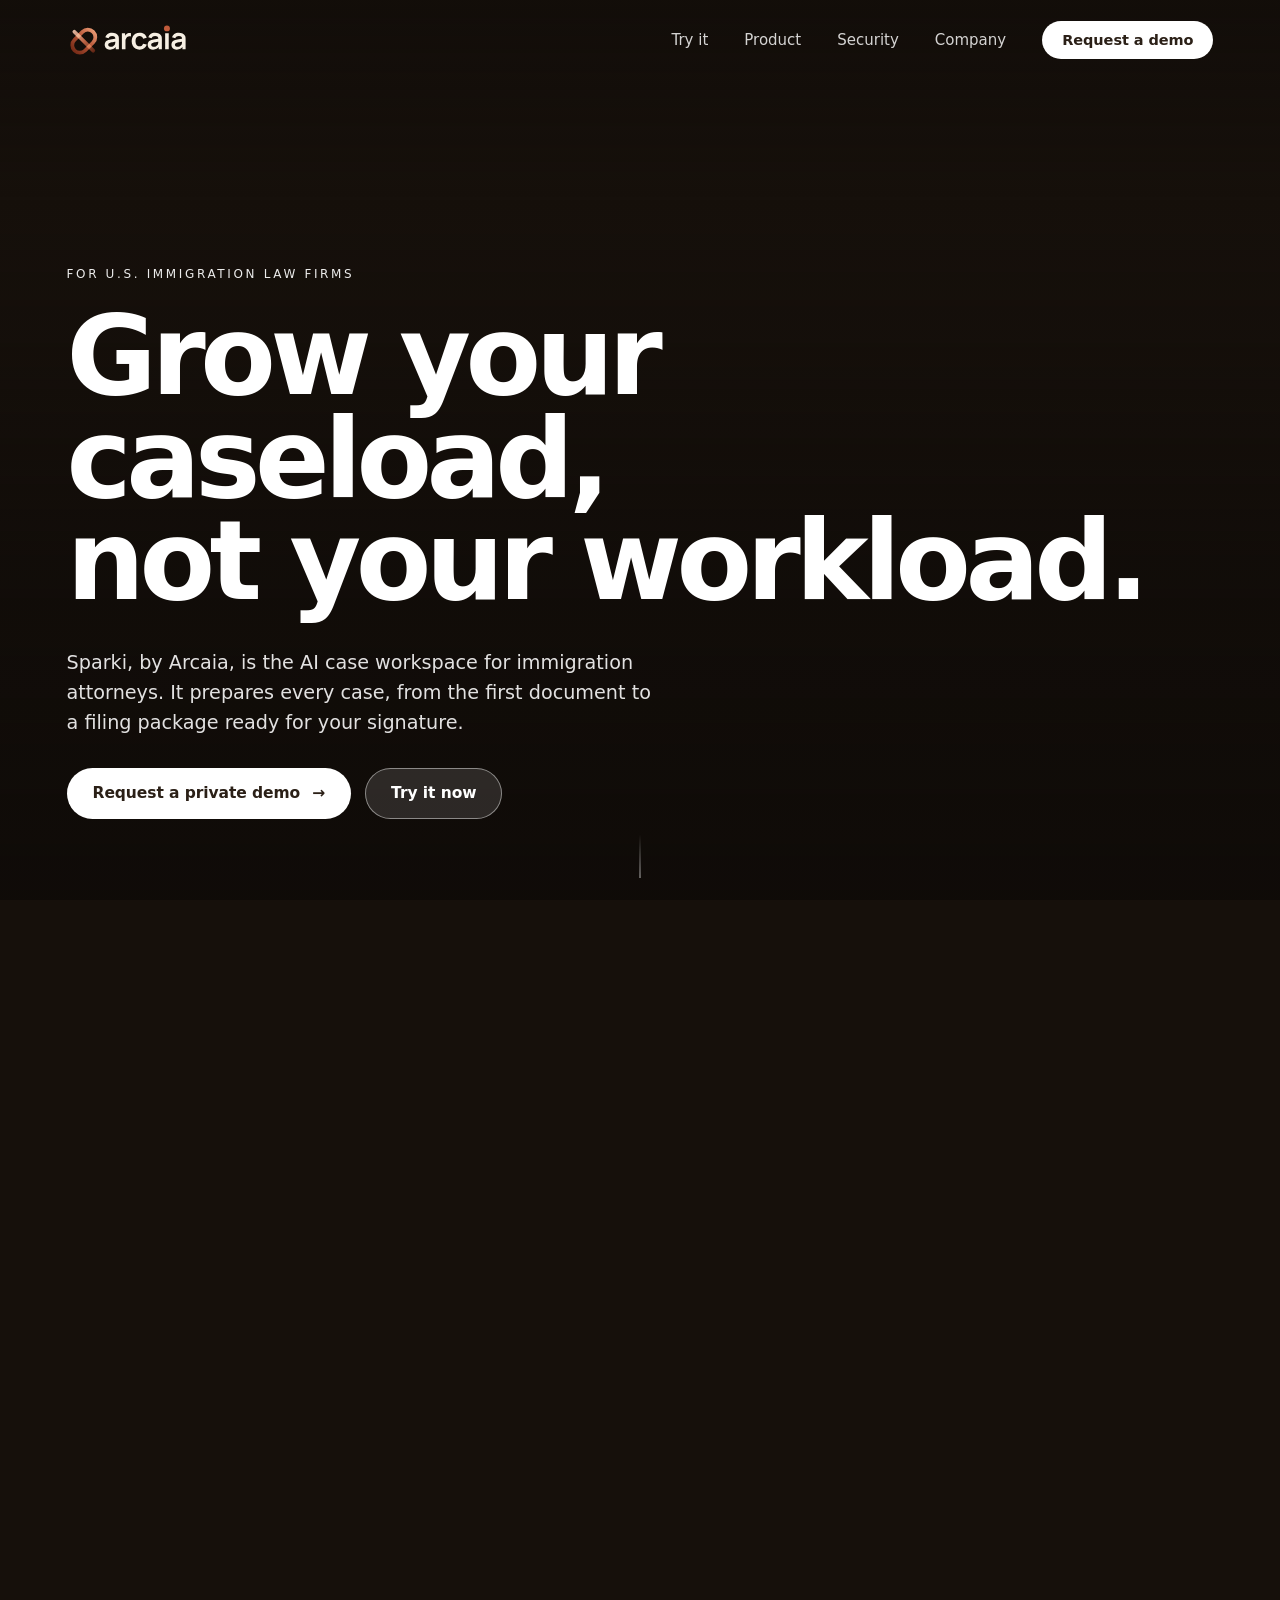
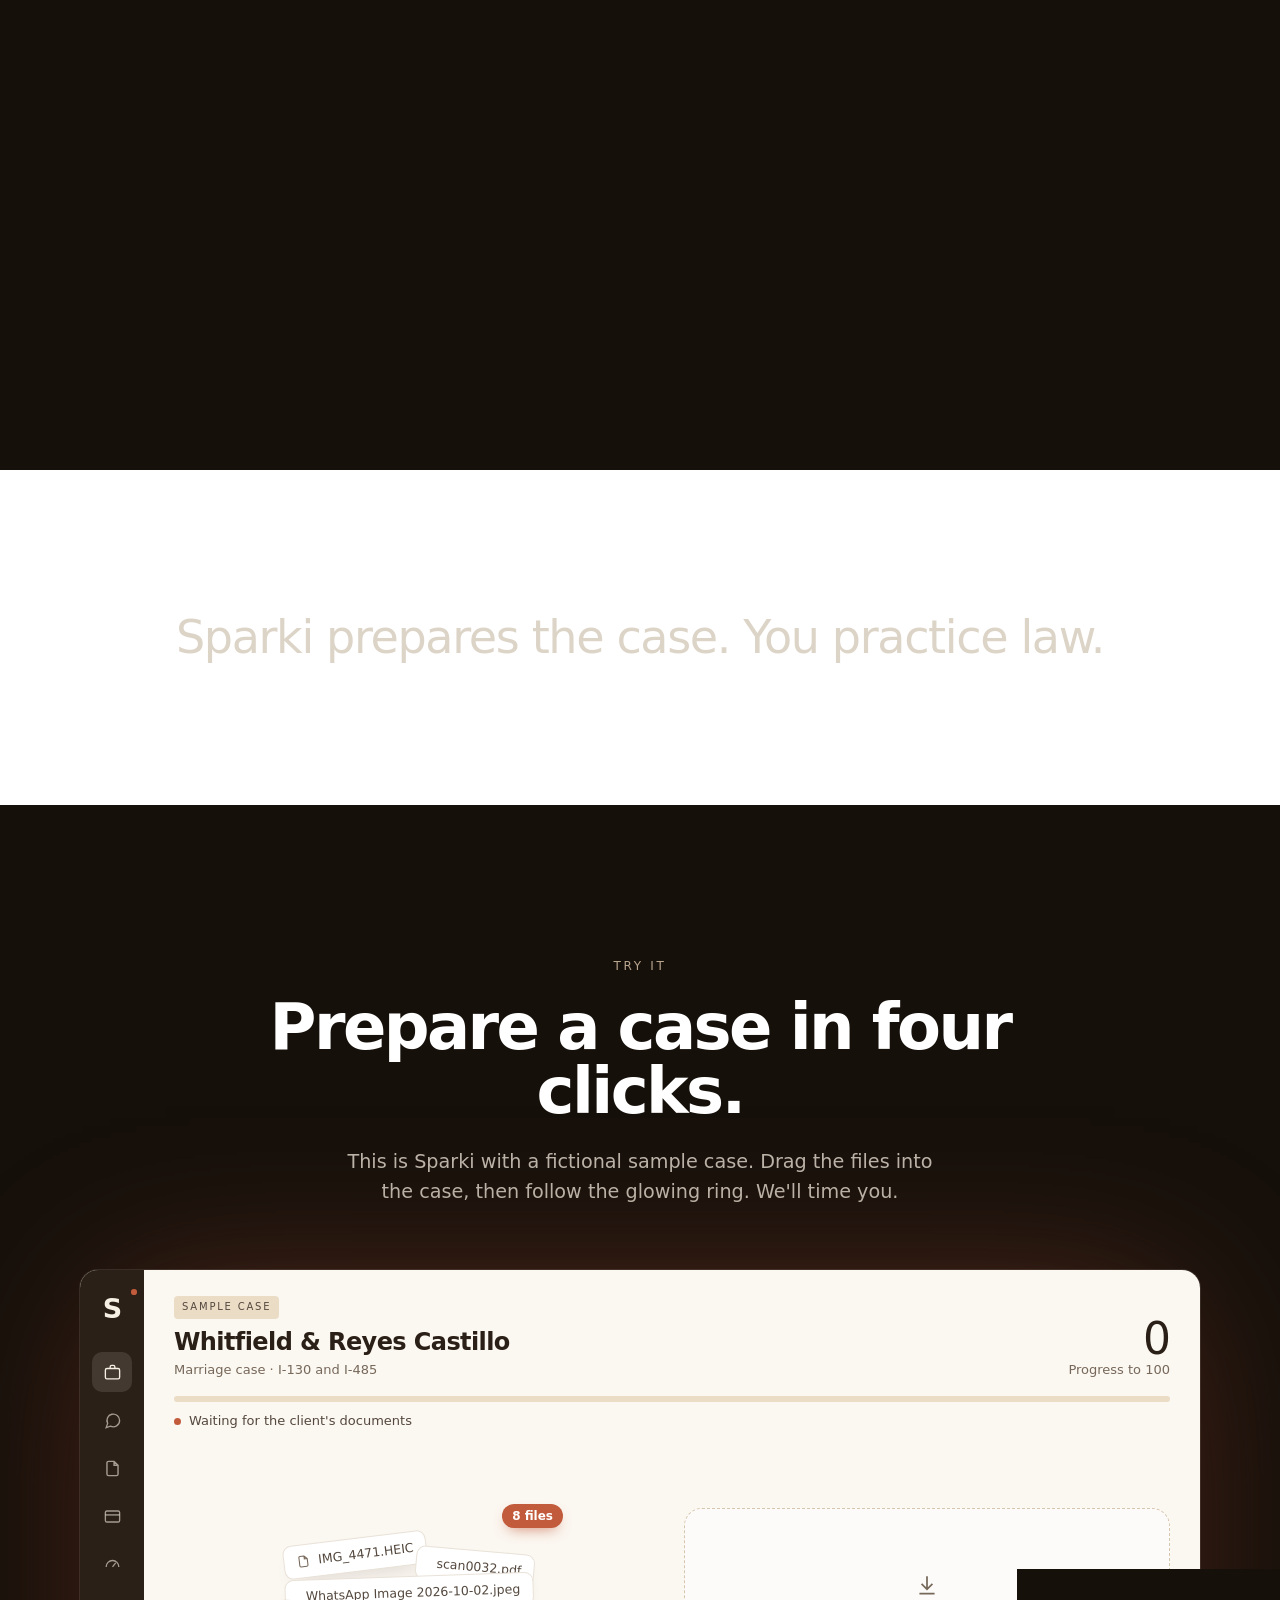
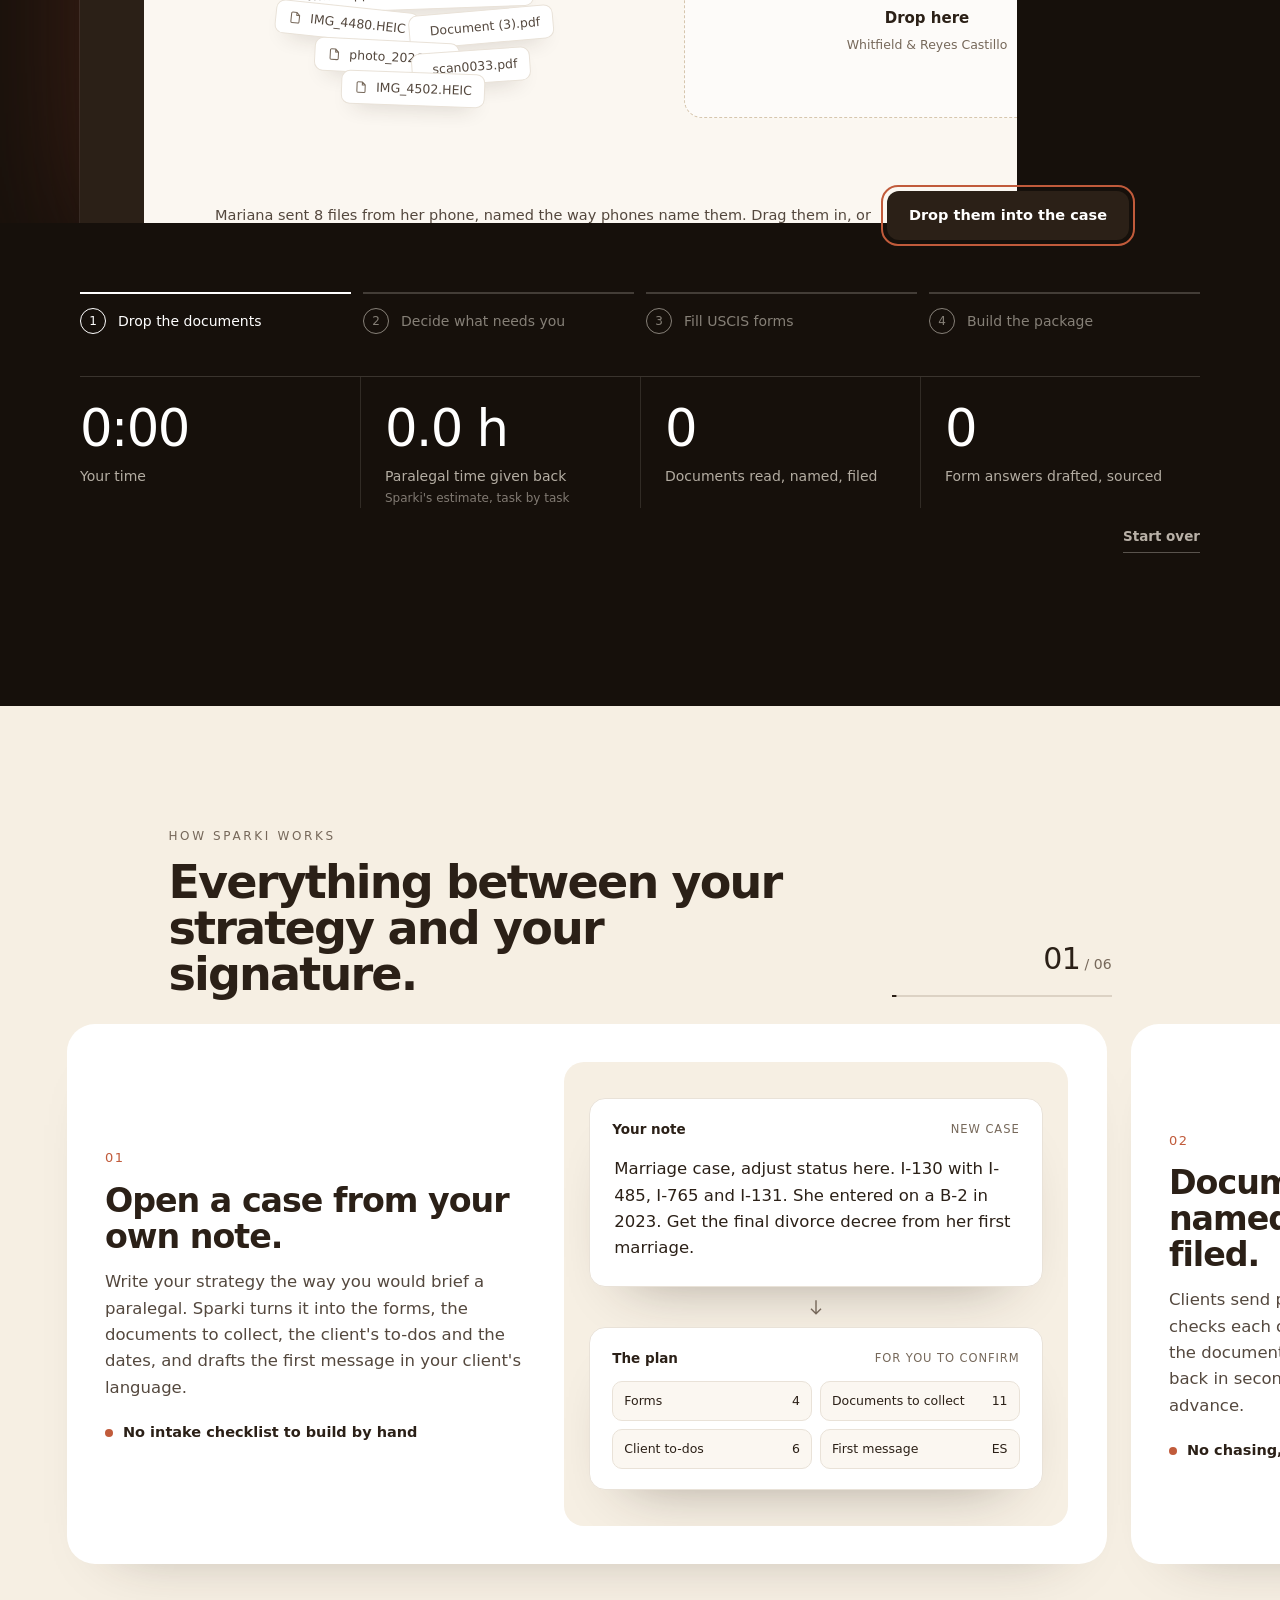
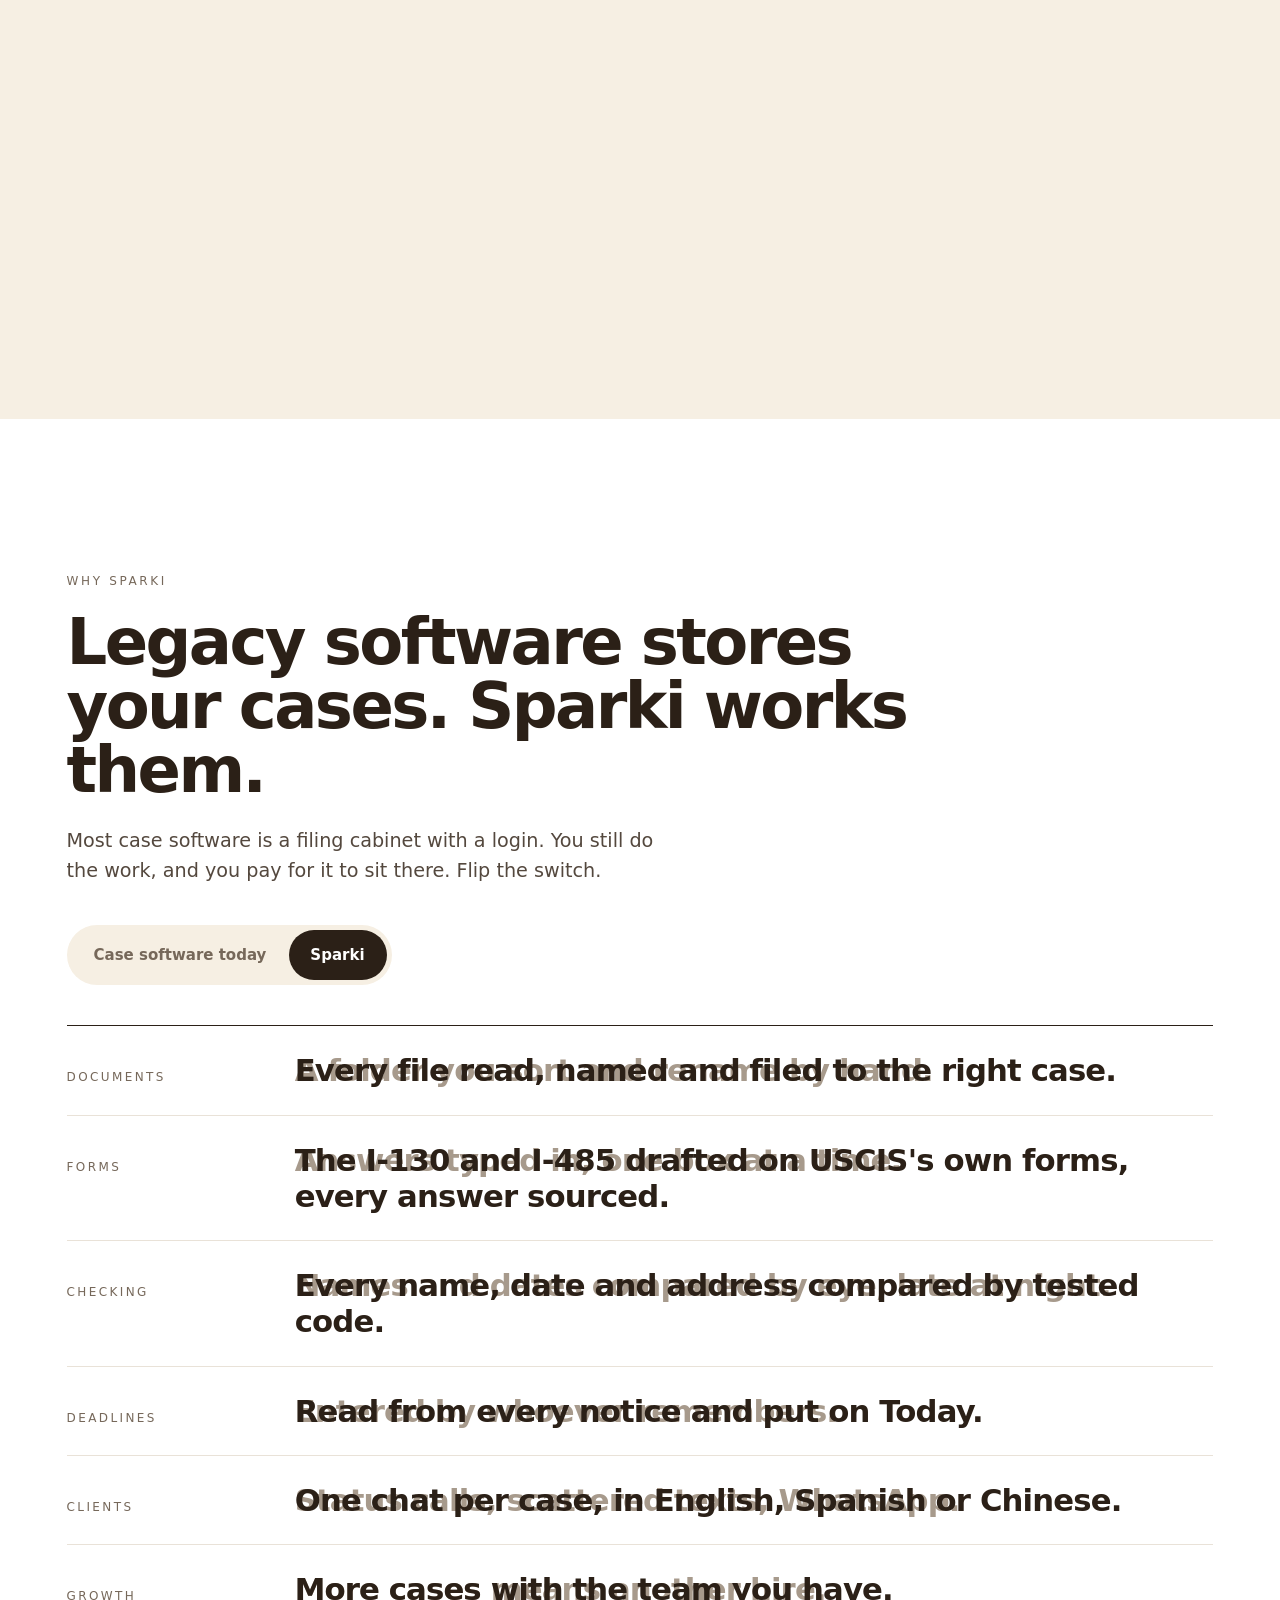
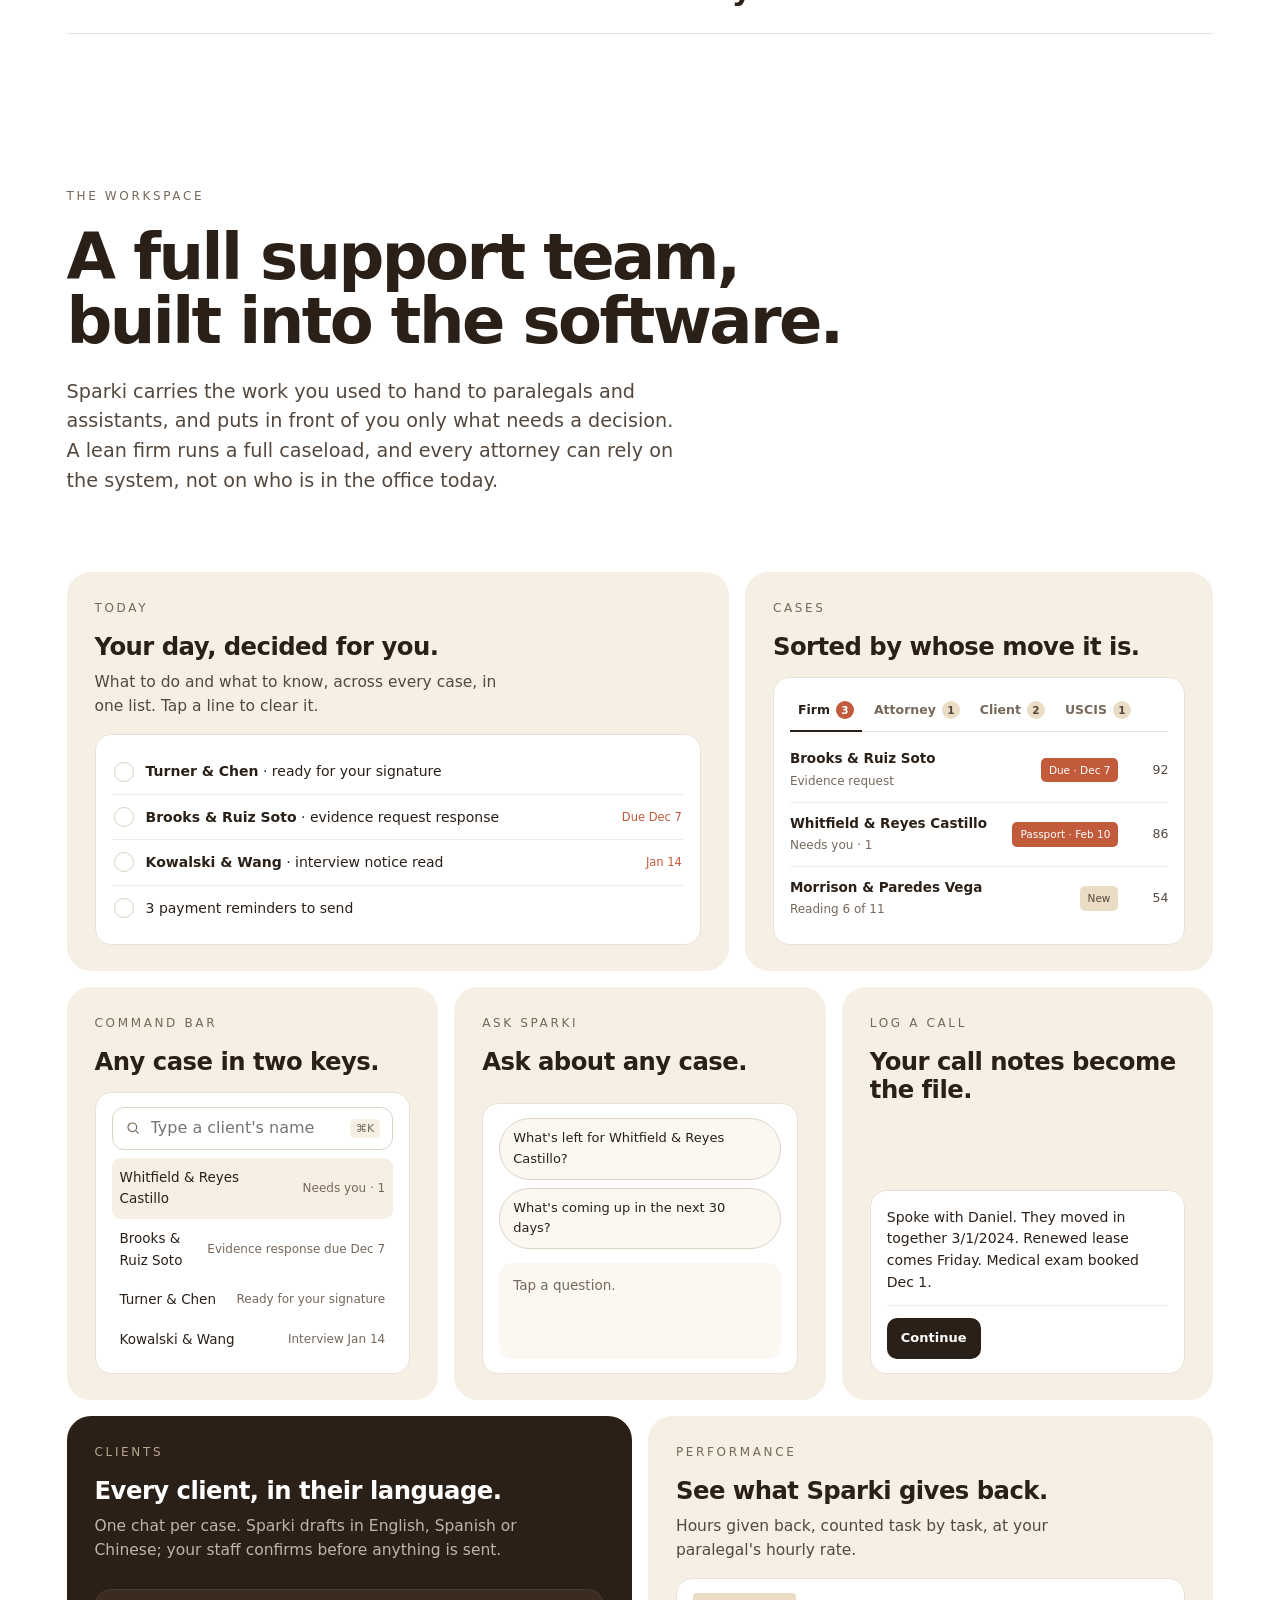
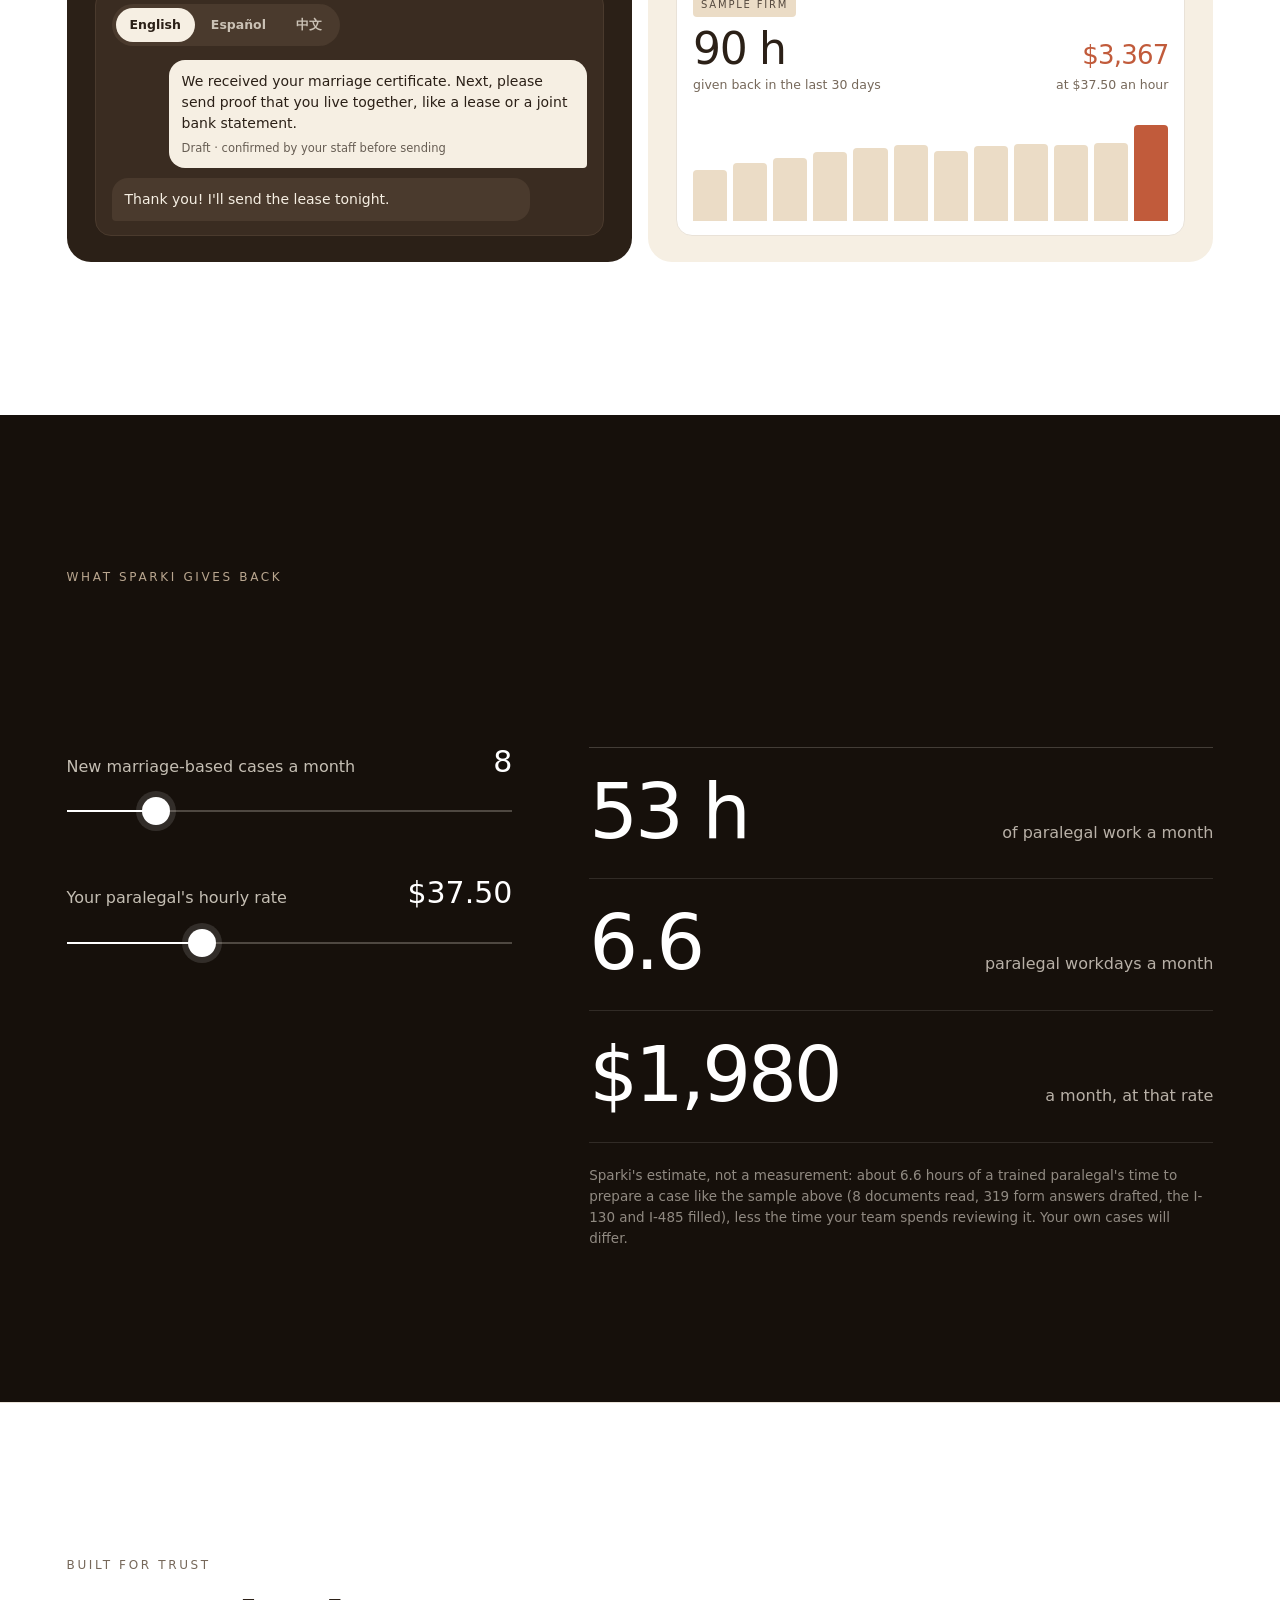
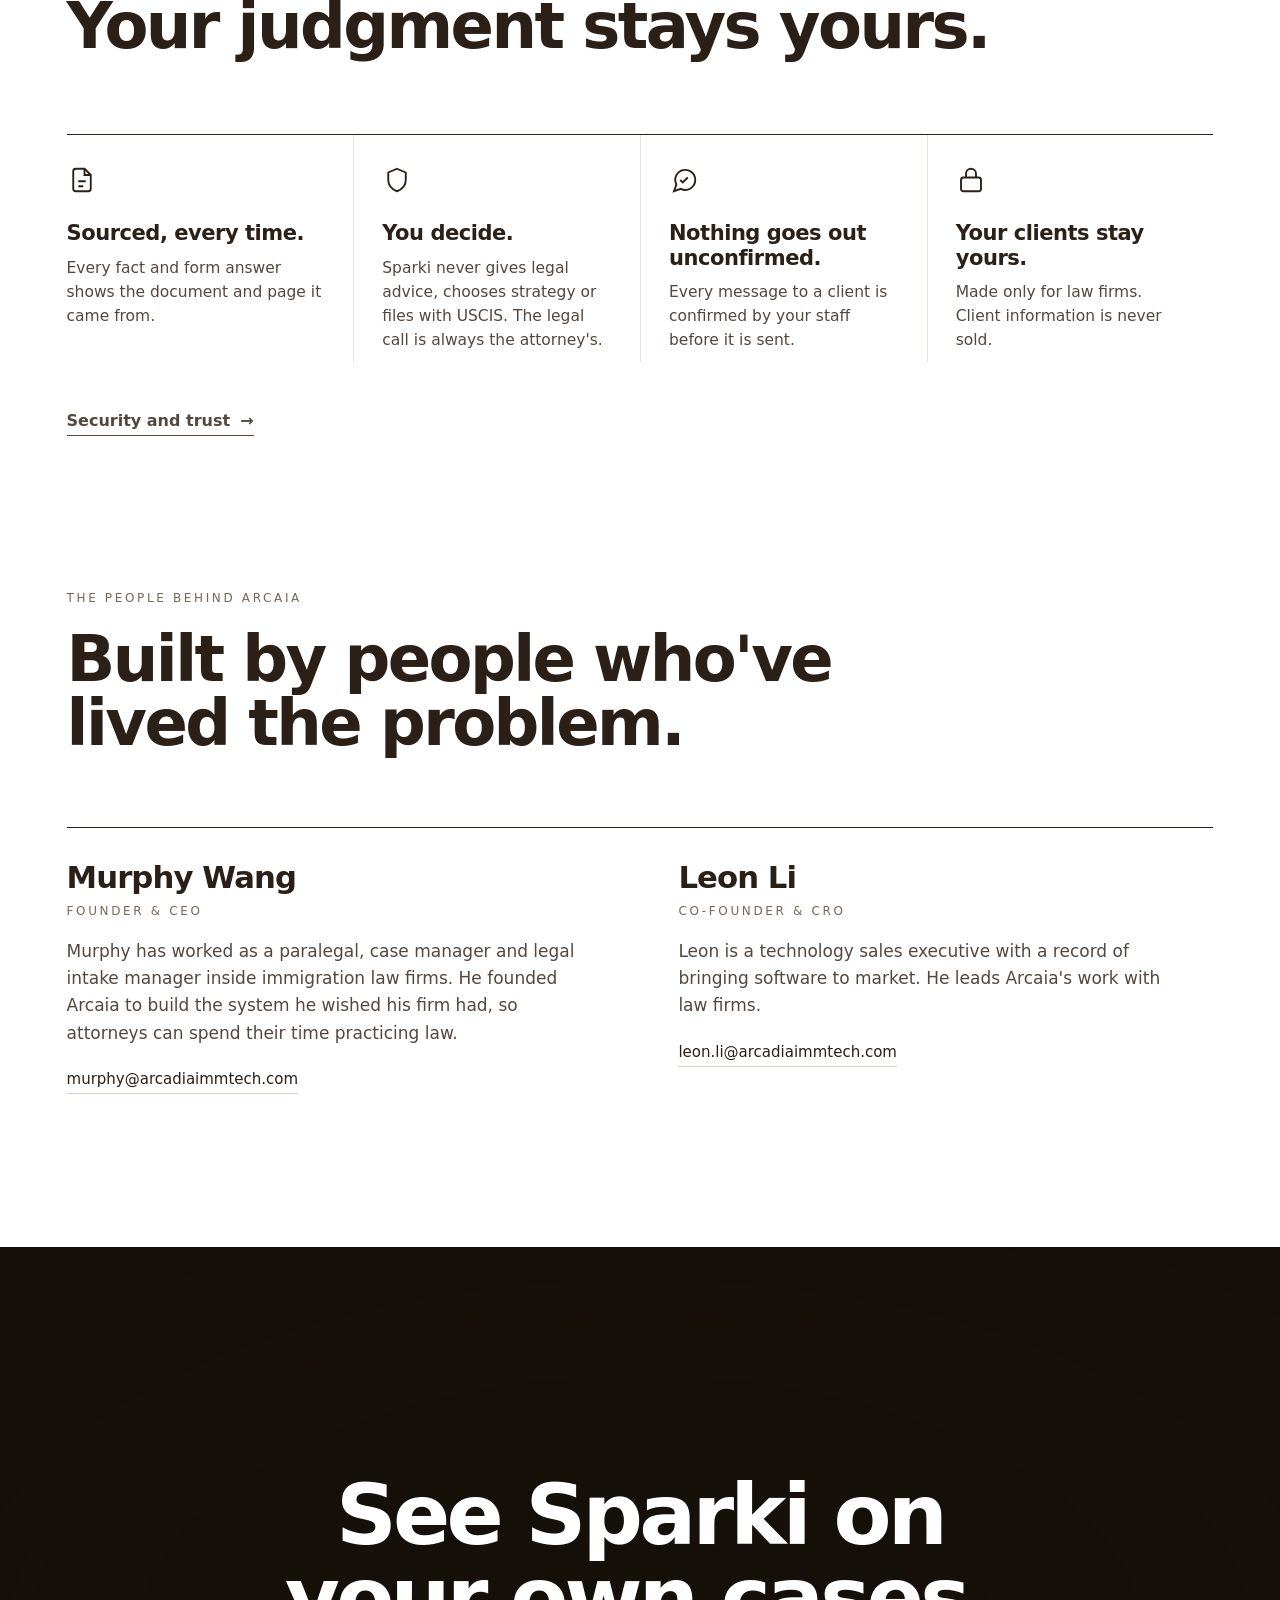
==== index.html @ c526d036 "The company is Arcaia and the product is Sparki: the new logo, the names on every page, a new sharin" ====
<!doctype html>
<html lang="en" class="no-js">
<head>
  <meta charset="utf-8">
  <title>Sparki by Arcaia · The AI case workspace for immigration law firms</title>
  <meta name="description" content="Sparki, by Arcaia, is the AI case workspace for U.S. immigration law firms. It prepares every case, from the first document to a filing package ready for the attorney's signature.">
  <meta name="viewport" content="width=device-width, initial-scale=1, viewport-fit=cover">
  <meta name="theme-color" content="#16100b">
  <meta name="format-detection" content="telephone=no">
  <link rel="icon" href="favicon.ico" sizes="48x48">
  <link rel="icon" href="assets/favicon.svg" type="image/svg+xml">
  <link rel="apple-touch-icon" href="assets/apple-touch-icon.png">
  <link rel="preload" href="assets/fonts/Manrope-Variable.ttf" as="font" type="font/ttf" crossorigin>
  <link rel="preload" href="assets/img/photo/la-dusk-2400.jpg" as="image" imagesrcset="assets/img/photo/la-dusk-960.jpg 960w, assets/img/photo/la-dusk-1600.jpg 1600w, assets/img/photo/la-dusk-2400.jpg 2400w" imagesizes="100vw">
  <link rel="stylesheet" href="assets/styles.css">
  <link rel="stylesheet" href="assets/home.css">
  <script>document.documentElement.className = "js";</script>
  <meta property="og:title" content="Sparki by Arcaia · The AI case workspace for immigration law firms">
  <meta property="og:description" content="Grow your caseload, not your workload.">
  <meta property="og:type" content="website">
  <meta property="og:url" content="https://arcadiaimmtech.com/">
  <meta property="og:image" content="https://arcadiaimmtech.com/assets/og.jpg">
  <meta name="twitter:card" content="summary_large_image">
</head>
<body data-hero="dark" data-page="index">
  <a class="skip" href="#main">Skip to content</a>
  <svg width="0" height="0" style="position:absolute" aria-hidden="true">
    <symbol id="i-file" viewBox="0 0 24 24"><path fill="none" stroke="currentColor" stroke-width="1.8" d="M14 3H7a2 2 0 0 0-2 2v14a2 2 0 0 0 2 2h10a2 2 0 0 0 2-2V8zM14 3v5h5"/></symbol>
    <symbol id="i-doc" viewBox="0 0 24 24"><path fill="none" stroke="currentColor" stroke-width="1.8" d="M14 3H7a2 2 0 0 0-2 2v14a2 2 0 0 0 2 2h10a2 2 0 0 0 2-2V8zM14 3v5h5M9 13h6M9 17h4"/></symbol>
  </svg>

  <header class="site">
    <div class="wrap bar">
      <a class="brand" href="index.html" aria-label="Arcaia, home"><img class="on-light" src="assets/brand/arcaia-logo-horizontal-daylight.svg" alt="" width="122" height="36"><img class="on-dark" src="assets/brand/arcaia-logo-horizontal-light.svg" alt="" width="122" height="36"></a>
      <a class="btn cta-m" href="demo.html">Request a demo</a>
      <nav class="main" id="site-nav" aria-label="Main">
        <a href="#try">Try it</a>
        <a href="product.html">Product</a>
        <a href="security.html">Security</a>
        <a href="company.html">Company</a>
        <a class="btn" href="demo.html">Request a demo</a>
      </nav>
      <button class="menu" type="button" aria-controls="site-nav" aria-expanded="false"><span class="sr-only">Menu</span><i></i><i></i></button>
    </div>
  </header>

  <main id="main">

    <!-- The opening: the city at dusk stays in place while the product rises over it. -->
    <section class="intro" id="intro" aria-labelledby="hero-title">
      <div class="pin">
        <div class="intro-photo"><img src="assets/img/photo/la-dusk-2400.jpg" srcset="assets/img/photo/la-dusk-960.jpg 960w, assets/img/photo/la-dusk-1600.jpg 1600w, assets/img/photo/la-dusk-2400.jpg 2400w" sizes="100vw" alt="" width="2400" height="1440" fetchpriority="high"></div>
        <div class="intro-shade"></div>
        <div class="intro-dim"></div>
        <div class="intro-copy">
          <div class="wrap">
            <p class="label up">For U.S. immigration law firms</p>
            <h1 class="up u2" id="hero-title">Grow your caseload,<br class="br-d"> not your workload.</h1>
            <p class="sub up u3">Sparki, by Arcaia, is the AI case workspace for immigration attorneys. It prepares every case, from the first document to a filing package ready for your signature.</p>
            <div class="actions up u3">
              <a class="btn btn-light" href="demo.html">Request a private demo <span class="arr" aria-hidden="true">&rarr;</span></a>
              <a class="btn btn-glass" href="#try">Try it now</a>
            </div>
          </div>
        </div>
        <div class="intro-product" aria-hidden="true">
          <div class="win"><img src="assets/img/product/workspace.jpg" alt="" width="1800" height="1125" decoding="async"></div>
          <p class="intro-cap"><b>Every case, prepared before you open it.</b><span>Sparki, with a fictional sample case</span></p>
        </div>
        <span class="scrollcue" aria-hidden="true"></span>
      </div>
    </section>

    <section class="statement" aria-label="What Sparki does">
      <div class="wrap">
        <p class="words">Sparki prepares the case. You practice law.</p>
      </div>
    </section>

    <!-- Try it: a working miniature with a fictional sample case, timed. -->
    <section class="stage-sec" id="try" aria-labelledby="try-title">
      <div class="wrap">
        <div class="stage-head">
          <p class="label rv">Try it</p>
          <h2 class="rv d1" id="try-title">Prepare a case in four clicks.</h2>
          <p class="lede rv d2">This is Sparki with a fictional sample case. Drag the files into the case, then follow the glowing ring. We'll time you.</p>
        </div>

        <div class="app app2 rv" id="taste" role="region" aria-label="A working miniature of Sparki with a fictional sample case">
          <div class="rail" aria-hidden="true">
            <span class="mono">S<i></i></span>
            <span class="on"><svg viewBox="0 0 24 24" fill="none" stroke="currentColor" stroke-width="1.7"><rect x="3" y="7" width="18" height="13" rx="2"/><path d="M9 7V5a2 2 0 0 1 2-2h2a2 2 0 0 1 2 2v2"/></svg></span>
            <span><svg viewBox="0 0 24 24" fill="none" stroke="currentColor" stroke-width="1.7"><path d="M21 12a8 8 0 0 1-11.6 7.1L4 21l1.9-5.4A8 8 0 1 1 21 12z"/></svg></span>
            <span><svg viewBox="0 0 24 24"><use href="#i-file"/></svg></span>
            <span><svg viewBox="0 0 24 24" fill="none" stroke="currentColor" stroke-width="1.7"><rect x="3" y="5" width="18" height="14" rx="2"/><path d="M3 10h18"/></svg></span>
            <span><svg viewBox="0 0 24 24" fill="none" stroke="currentColor" stroke-width="1.7"><path d="M4 15a8 8 0 1 1 16 0"/><path d="M12 15l4-5"/></svg></span>
          </div>

          <div class="am">
            <div class="ah">
              <div><span class="chip-tag">Sample case</span><h3 class="sr-only">The sample case</h3><h4>Whitfield &amp; Reyes Castillo</h4><small>Marriage case · I-130 and I-485</small></div>
              <div class="score"><b id="pct">0</b><small>Progress to 100</small></div>
            </div>
            <div class="meter"><i id="meter"></i></div>
            <div class="status" aria-live="polite"><span class="d"></span><span id="status">Waiting for the client's documents</span></div>

            <div class="stage">
              <div class="pane on" data-pane="drop">
                <div class="drop2">
                  <div class="pile" id="pile" tabindex="0" role="button" aria-label="Eight files from the client's phone. Drag them into the case, or press Enter.">
                    <span class="file" style="--x:-62px;--y:-58px;--r:-7deg"><svg><use href="#i-file"/></svg>IMG_4471.HEIC</span>
                    <span class="file" style="--x:58px;--y:-46px;--r:5deg"><svg><use href="#i-file"/></svg>scan0032.pdf</span>
                    <span class="file" style="--x:-8px;--y:-20px;--r:-2deg"><svg><use href="#i-file"/></svg>WhatsApp Image 2026-10-02.jpeg</span>
                    <span class="file" style="--x:-70px;--y:10px;--r:6deg"><svg><use href="#i-file"/></svg>IMG_4480.HEIC</span>
                    <span class="file" style="--x:64px;--y:14px;--r:-5deg"><svg><use href="#i-file"/></svg>Document (3).pdf</span>
                    <span class="file" style="--x:-30px;--y:44px;--r:3deg"><svg><use href="#i-file"/></svg>photo_2026.jpg</span>
                    <span class="file" style="--x:54px;--y:54px;--r:-4deg"><svg><use href="#i-file"/></svg>scan0033.pdf</span>
                    <span class="file" style="--x:-4px;--y:76px;--r:2deg"><svg><use href="#i-file"/></svg>IMG_4502.HEIC</span>
                    <span class="pile-n">8 files</span>
                  </div>
                  <div class="target" id="target">
                    <svg viewBox="0 0 24 24" fill="none" stroke="currentColor" stroke-width="1.6" aria-hidden="true"><path d="M12 4v11M7 11l5 5 5-5M5 20h14"/></svg>
                    <b>Drop here</b>
                    <small>Whitfield &amp; Reyes Castillo</small>
                  </div>
                  <p class="drop-hint">Mariana sent 8 files from her phone, named the way phones name them. Drag them in, or <button class="hot" type="button" data-act="drop">Drop them into the case</button></p>
                </div>
              </div>
              <div class="pane" data-pane="read">
                <div class="reads">
                  <div class="rr"><span class="ic"><svg><use href="#i-doc"/></svg></span><div><b>Passport · Mariana Reyes Castillo</b><small>was IMG_4471.HEIC · 2 pages</small></div><span class="st"></span></div>
                  <div class="rr"><span class="ic"><svg><use href="#i-doc"/></svg></span><div><b>Birth certificate</b><small>was scan0032.pdf · 1 page</small></div><span class="st"></span></div>
                  <div class="rr"><span class="ic"><svg><use href="#i-doc"/></svg></span><div><b>Marriage certificate</b><small>was WhatsApp Image 2026-10-02.jpeg</small></div><span class="st"></span></div>
                  <div class="rr"><span class="ic"><svg><use href="#i-doc"/></svg></span><div><b>Form I-94 · arrival record</b><small>was IMG_4480.HEIC · 1 page</small></div><span class="st"></span></div>
                  <div class="rr"><span class="ic"><svg><use href="#i-doc"/></svg></span><div><b>Divorce judgment</b><small>was Document (3).pdf · 2 pages</small></div><span class="st"></span></div>
                  <div class="rr"><span class="ic"><svg><use href="#i-doc"/></svg></span><div><b>Joint lease</b><small>was photo_2026.jpg · 1 page</small></div><span class="st"></span></div>
                  <div class="rr"><span class="ic"><svg><use href="#i-doc"/></svg></span><div><b>Joint bank statement</b><small>was scan0033.pdf · 3 pages</small></div><span class="st"></span></div>
                  <div class="rr"><span class="ic"><svg><use href="#i-doc"/></svg></span><div><b>Passport photos</b><small>was IMG_4502.HEIC · 2 photos</small></div><span class="st"></span></div>
                </div>
                <div class="rsum" id="rsum"><span class="d"></span>Every name, date and address compared across 8 documents. One thing needs you.</div>
              </div>

              <div class="pane" data-pane="review">
                <div class="review">
                  <div class="doc">
                    <div class="dh"><span id="docName">Divorce judgment</span><small id="docPage">page 2 of 2</small></div>
                    <div class="sheet" id="sheetDiv" aria-hidden="true">
                      <div class="ttl">JUDGMENT OF DISSOLUTION</div>
                      <i style="width:70%"></i><i style="width:52%"></i><i style="width:64%"></i>
                      <div class="hl"><span>Date entered</span><span>08/02/2025</span></div>
                      <i style="width:76%"></i><i style="width:44%"></i><i style="width:68%"></i><i style="width:58%"></i><i style="width:36%"></i>
                      <span class="wm">SAMPLE – NOT A REAL DOCUMENT</span>
                    </div>
                    <div class="sheet" id="sheetMar" aria-hidden="true" hidden>
                      <div class="ttl">CERTIFICATE OF MARRIAGE</div>
                      <i style="width:60%"></i><i style="width:74%"></i>
                      <div class="hl"><span>Date of marriage</span><span>06/14/2025</span></div>
                      <i style="width:48%"></i><i style="width:70%"></i><i style="width:62%"></i><i style="width:40%"></i><i style="width:66%"></i><i style="width:52%"></i>
                      <span class="wm">SAMPLE – NOT A REAL DOCUMENT</span>
                    </div>
                  </div>
                  <div class="need" id="need">
                    <span class="label" style="font-size:10.5px">Needs you · 1</span>
                    <div class="nt"><span class="d"></span><b>Prior marriage ends after the marriage date</b></div>
                    <p>The divorce judgment (p.2) shows the prior marriage ending on Aug 2, 2025, after the marriage date of Jun 14, 2025 on the marriage certificate (p.1).</p>
                    <div class="srcs">
                      <button class="src on" type="button" data-src="div" aria-pressed="true"><svg><use href="#i-file"/></svg>Divorce judgment · p.2</button>
                      <button class="src" type="button" data-src="mar" aria-pressed="false"><svg><use href="#i-file"/></svg>Marriage certificate · p.1</button>
                    </div>
                    <div class="acts">
                      <button class="hot" type="button" data-act="ok">Mark OK</button>
                      <button class="sec-btn" type="button" data-act="ask">Ask the client</button>
                    </div>
                    <div class="ask">
                      <div class="to"><span>To Mariana · in Spanish</span><span class="chip-tag">Draft translation</span></div>
                      <div class="bub" lang="es">Hola Mariana: ¿nos puede enviar la sentencia de divorcio final, con la fecha en que se registró? Gracias.<small lang="en">Hi Mariana: could you send the final divorce decree, with the date it was entered? Thank you.</small></div>
                      <div class="bub them hide" id="reply"><span lang="es">Aquí está la sentencia final.</span><small>Here is the final decree.</small><div class="att"><span class="ok"></span>Final divorce decree · 3 pages · legible, complete, the right document</div></div>
                      <button class="hot" type="button" data-act="send" style="align-self:flex-start">Confirm and send</button>
                    </div>
                    <div class="rec"><span class="ok"></span><span id="recText">Marked OK by you · attorney reviewed · just now</span></div>
                  </div>
                </div>
              </div>

              <div class="pane" data-pane="forms">
                <div class="fhead">
                  <p>On USCIS's own PDF forms, current edition. Signature boxes stay empty for ink.</p>
                  <button class="hot" type="button" data-act="fill" id="fillBtn">Fill USCIS forms</button>
                </div>
                <div class="forms">
                  <div class="form" id="f130">
                    <div class="fh"><b>Form I-130</b><span><span id="c130">0</span> answers</span></div>
                    <div class="fr"><small>Beneficiary · family name</small><span class="v" data-v="REYES CASTILLO"></span><span class="src">Passport · p.1</span></div>
                    <div class="fr"><small>Beneficiary · given name</small><span class="v" data-v="MARIANA ISABEL"></span><span class="src">Passport · p.1</span></div>
                    <div class="fr"><small>Date of marriage</small><span class="v" data-v="06/14/2025"></span><span class="src">Marriage cert. · p.1</span></div>
                    <div class="fr"><small>Petitioner · family name</small><span class="v" data-v="WHITFIELD"></span><span class="src">U.S. passport · p.1</span></div>
                  </div>
                  <div class="form" id="f485">
                    <div class="fh"><b>Form I-485</b><span><span id="c485">0</span> answers</span></div>
                    <div class="fr"><small>Family name</small><span class="v" data-v="REYES CASTILLO"></span><span class="src">Passport · p.1</span></div>
                    <div class="fr"><small>Date of birth</small><span class="v" data-v="04/18/1995"></span><span class="src">Birth cert. · p.1</span></div>
                    <div class="fr"><small>Date of last arrival</small><span class="v" data-v="09/04/2023"></span><span class="src">Form I-94 · p.1</span></div>
                    <div class="fr"><small>Status at last arrival</small><span class="v" data-v="B-2 VISITOR"></span><span class="src">Form I-94 · p.1</span></div>
                  </div>
                </div>
                <div class="ready" id="ready"><span class="ok"></span>Ready for your review and signature<small>319 answers, each one click from its page</small></div>
              </div>

              <div class="pane" data-pane="package">
                <div class="pkgwrap" id="pkgwrap">
                  <div class="pkg">
                    <div class="stack" aria-hidden="true">
                      <div class="sh" style="--k:0"><b>Cover letter</b><i style="width:80%"></i><i style="width:64%"></i><i style="width:72%"></i><span class="tb">1</span></div>
                      <div class="sh" style="--k:1"><b>Form G-28</b><i style="width:70%"></i><i style="width:54%"></i><span class="tb">2</span></div>
                      <div class="sh" style="--k:2"><b>Filing fees</b><i style="width:60%"></i><i style="width:40%"></i><span class="tb">3</span></div>
                      <div class="sh" style="--k:3"><b>Form I-130</b><i style="width:76%"></i><i style="width:58%"></i><span class="tb">4</span></div>
                      <div class="sh" style="--k:4"><b>Form I-485</b><i style="width:72%"></i><i style="width:66%"></i><span class="tb">5</span></div>
                      <div class="sh" style="--k:5"><b>Evidence · tabs A to H</b><i style="width:68%"></i><i style="width:50%"></i><span class="tb">6</span></div>
                    </div>
                    <div>
                      <ul class="plist" id="plist">
                        <li><span class="n">01</span><span>Cover letter</span><small>drafted</small></li>
                        <li><span class="n">02</span><span>Form G-28</span><small>from the firm</small></li>
                        <li><span class="n">03</span><span>Filing fees</span><small>counted</small></li>
                        <li><span class="n">04</span><span>Form I-130</span><small>160 answers</small></li>
                        <li><span class="n">05</span><span>Form I-485</span><small>159 answers</small></li>
                        <li><span class="n">06</span><span>Evidence, tabbed A to H</span><small>8 documents</small></li>
                      </ul>
                      <div class="pbadges" id="pbadges">
                        <span class="pb"><span class="ok"></span>6 places to sign, marked</span>
                        <span class="pb"><span class="ok"></span>In USCIS's order</span>
                        <span class="pb"><span class="ok"></span>Tracked until the receipt</span>
                      </div>
                    </div>
                  </div>
                  <div class="pkg-go" id="pkgGo"><button class="hot" type="button" data-act="build">Build the filing package</button></div>
                </div>
              </div>
            </div>
          </div>

          <div class="done-o" id="doneO">
            <div class="done-c">
              <div class="big-ok" aria-hidden="true"></div>
              <h3>Ready for your signature.</h3>
              <p>Your time: <b id="doneT">11 seconds</b>. A paralegal's: about <b id="doneH">6.6</b> hours.</p>
              <p class="fine">Sparki's estimate, task by task. Sample case, fictional people.</p>
              <div class="row">
                <a class="btn btn-dark" href="demo.html">See it on your cases <span class="arr" aria-hidden="true">&rarr;</span></a>
                <button class="btn btn-line" type="button" data-act="again">Start over</button>
              </div>
            </div>
          </div>
        </div>

        <ol class="steps" id="steps" aria-label="The four clicks">
          <li class="on"><span class="n">1</span>Drop the documents</li>
          <li><span class="n">2</span>Decide what needs you</li>
          <li><span class="n">3</span>Fill USCIS forms</li>
          <li><span class="n">4</span>Build the package</li>
        </ol>

        <div class="specs" aria-label="The sample case so far">
          <div><b id="tm">0:00</b><span>Your time</span></div>
          <div><b><span id="hrs">0.0</span> h</b><span>Paralegal time given back<em>Sparki's estimate, task by task</em></span></div>
          <div><b id="tDocs">0</b><span>Documents read, named, filed</span></div>
          <div><b id="tAns">0</b><span>Form answers drafted, sourced</span></div>
        </div>
        <div class="again"><button type="button" data-act="again">Start over</button></div>
      </div>
    </section>

    <!-- How Sparki works: six panels that move sideways as the page scrolls. -->
    <section class="story" id="how" aria-labelledby="how-title">
      <div class="story-pin">
        <div class="wrap story-head">
          <div>
            <p class="label">How Sparki works</p>
            <h2 id="how-title">Everything between your strategy and your signature.</h2>
          </div>
          <div class="story-count" aria-hidden="true"><b id="storyN">01</b> / 06<div class="story-bar"><i id="storyBar"></i></div></div>
        </div>
        <div class="story-track" id="storyTrack">
          <article class="panel">
            <div><span class="n">01</span><h3>Open a case from your own note.</h3><p>Write your strategy the way you would brief a paralegal. Sparki turns it into the forms, the documents to collect, the client's to-dos and the dates, and drafts the first message in your client's language.</p><span class="gain">No intake checklist to build by hand</span></div>
            <div class="vis" aria-hidden="true">
              <div style="width:100%">
                <div class="card">
                  <div class="ct">Your note<small>NEW CASE</small></div>
                  <p class="note-hand">Marriage case, adjust status here. I-130 with I-485, I-765 and I-131. She entered on a B-2 in 2023. Get the final divorce decree from her first marriage.</p>
                </div>
                <div class="arrow-d"><svg width="20" height="20" viewBox="0 0 24 24" fill="none" stroke="currentColor" stroke-width="1.7"><path d="M12 4v16M6 14l6 6 6-6"/></svg></div>
                <div class="card">
                  <div class="ct">The plan<small>FOR YOU TO CONFIRM</small></div>
                  <div class="grid2">
                    <span class="pill">Forms<b>4</b></span>
                    <span class="pill">Documents to collect<b>11</b></span>
                    <span class="pill">Client to-dos<b>6</b></span>
                    <span class="pill">First message<b>ES</b></span>
                  </div>
                </div>
              </div>
            </div>
          </article>
          <article class="panel">
            <div><span class="n">02</span><h3>Documents arrive named, checked and filed.</h3><p>Clients send photos from their phone. Sparki checks each one is legible, complete, current and the document you asked for. A blurry page goes back in seconds, in words your firm set in advance.</p><span class="gain">No chasing, renaming or re-uploading</span></div>
            <div class="vis" aria-hidden="true">
              <div class="row2">
                <div class="phone">
                  <div style="font-size:12px;color:var(--ink-3);margin-bottom:10px">Chat with your firm</div>
                  <div class="photo-ph"></div>
                  <div style="font-size:12px;color:var(--ink-3);margin-top:8px;text-align:right">IMG_2291.jpg · sent</div>
                </div>
                <div class="card" style="flex:1">
                  <div class="ct">Upload check<small>IN SECONDS</small></div>
                  <div class="vline"><span class="ok"></span><span class="k">Legible</span><span class="v">Yes</span></div>
                  <div class="vline"><span class="ok"></span><span class="k">Complete</span><span class="v">All pages</span></div>
                  <div class="vline"><span class="ok"></span><span class="k">Document</span><span class="v">Birth certificate</span></div>
                  <div class="vline"><span class="ok"></span><span class="k">Person</span><span class="v">Mariana Reyes Castillo</span></div>
                  <div class="vline"><span class="ok"></span><span class="k">Filed to</span><span class="v">Whitfield &amp; Reyes Castillo</span></div>
                </div>
              </div>
            </div>
          </article>
          <article class="panel">
            <div><span class="n">03</span><h3>Every page read. Every fact cross-checked.</h3><p>Names, dates and addresses are compared across every document by tested code. When two papers disagree, it comes to you as one line with both pages a click away, before USCIS sees it.</p><span class="gain">The mismatch found on day one, not at the interview</span></div>
            <div class="vis" aria-hidden="true">
              <div class="card">
                <div class="ct">Cross-check<small>8 DOCUMENTS</small></div>
                <table class="cmp">
                  <tr><th>Fact</th><th>Passport</th><th>Marriage cert.</th><th>Questionnaire</th></tr>
                  <tr><td>Date of birth</td><td>04/18/1995</td><td>04/18/1995</td><td>04/18/1995</td></tr>
                  <tr><td>Place of birth</td><td>Guadalajara</td><td>Guadalajara</td><td>Guadalajara</td></tr>
                  <tr class="diff"><td>Family name</td><td>REYES CASTILLO</td><td class="bad">REYES CASTILO</td><td>REYES CASTILLO</td></tr>
                  <tr><td>Address</td><td>—</td><td>412 Alder St</td><td>412 Alder St</td></tr>
                </table>
                <div class="vline" style="margin-top:8px"><span class="x"></span><span>Name spelled differently on the marriage certificate (p.1). Confirm with the attorney.</span></div>
              </div>
            </div>
          </article>
          <article class="panel">
            <div><span class="n">04</span><h3>USCIS forms, drafted and sourced.</h3><p>The I-130 and I-485 are filled on USCIS's own PDF forms, current edition, from the documents, the questionnaire and your call notes. Only settled answers go in; signatures stay yours, in ink.</p><span class="gain">Hundreds of boxes you no longer type</span></div>
            <div class="vis" aria-hidden="true">
              <div class="card">
                <div class="ct">Form I-485<small>USCIS EDITION · DRAFT FOR REVIEW</small></div>
                <div class="vline"><span class="k">Family name</span><span class="v">REYES CASTILLO</span><span class="src">Passport · p.1</span></div>
                <div class="vline"><span class="k">Date of birth</span><span class="v">04/18/1995</span><span class="src">Birth cert. · p.1</span></div>
                <div class="vline"><span class="k">Last arrival</span><span class="v">09/04/2023</span><span class="src">Form I-94 · p.1</span></div>
                <div class="vline"><span class="k">Visa number</span><span class="v">from your call</span><span class="src">Call notes · Nov 4</span></div>
                <div class="vline"><span class="k">Signature</span><span class="v" style="color:var(--ink-3)">left empty for ink</span></div>
              </div>
            </div>
          </article>
          <article class="panel">
            <div><span class="n">05</span><h3>A package ready to sign and mail.</h3><p>Cover letter, G-28, fees, forms in USCIS's order and tabbed evidence, assembled for you. Sparki marks every place to sign and checks each signed page came back.</p><span class="gain">Days, not weeks, to a complete filing</span></div>
            <div class="vis" aria-hidden="true">
              <div class="card">
                <div class="ct">Filing package<small>IN USCIS'S ORDER</small></div>
                <div class="vline"><span class="ok"></span><span>Cover letter</span></div>
                <div class="vline"><span class="ok"></span><span>Form G-28 and filing fees</span></div>
                <div class="vline"><span class="ok"></span><span>Forms I-130, I-485, I-765, I-131</span></div>
                <div class="vline"><span class="ok"></span><span>Evidence, tabbed A to H</span></div>
                <div class="vline"><span class="x"></span><span>2 signed pages to check back in</span><span class="src">Signature map</span></div>
              </div>
            </div>
          </article>
          <article class="panel">
            <div><span class="n">06</span><h3>Watched after filing.</h3><p>The parcel is tracked until the receipt notice. Every notice is read, every date goes on Today with your firm's lead time, and the next step is put in front of you when it's due.</p><span class="gain">No deadline living in someone's head</span></div>
            <div class="vis" aria-hidden="true">
              <div class="card">
                <div class="ct">After filing<small>WATCHED FOR YOU</small></div>
                <ul class="track">
                  <li class="done">Mailed<small>Nov 12</small></li>
                  <li class="done">Delivered to USCIS<small>Nov 14</small></li>
                  <li class="done">Receipt notices read<small>Nov 26</small></li>
                  <li class="now">Biometrics appointment, on Today<small>Dec 18</small></li>
                  <li>Interview notice<small>watched</small></li>
                </ul>
              </div>
            </div>
          </article>
        </div>
      </div>
    </section>

    <!-- Why Sparki: flip legacy software to Sparki. -->
    <section class="why2" id="why" aria-labelledby="why-title">
      <div class="wrap">
        <p class="label rv">Why Sparki</p>
        <h2 class="rv d1" id="why-title">Legacy software stores your cases. Sparki works them.</h2>
        <p class="lede rv d2">Most case software is a filing cabinet with a login. You still do the work, and you pay for it to sit there. Flip the switch.</p>
        <div class="switch rv d2" id="switch" role="group" aria-label="Compare">
          <span class="knob" aria-hidden="true"></span>
          <button type="button" data-side="old" aria-pressed="true">Case software today</button>
          <button type="button" data-side="new" aria-pressed="false">Sparki</button>
        </div>
        <div class="flip" id="flip" data-side="old" aria-live="polite">
          <div class="frow" style="--i:0"><span class="t">Documents</span><div class="fv"><span class="old">A folder you sort and rename by hand.</span><span class="new">Every file read, named and filed to the right case.</span></div></div>
          <div class="frow" style="--i:1"><span class="t">Forms</span><div class="fv"><span class="old">Answers typed in, one box at a time.</span><span class="new">The I-130 and I-485 drafted on USCIS's own forms, every answer sourced.</span></div></div>
          <div class="frow" style="--i:2"><span class="t">Checking</span><div class="fv"><span class="old">Names and dates compared by eye, late at night.</span><span class="new">Every name, date and address compared by tested code.</span></div></div>
          <div class="frow" style="--i:3"><span class="t">Deadlines</span><div class="fv"><span class="old">Entered by whoever remembers.</span><span class="new">Read from every notice and put on Today.</span></div></div>
          <div class="frow" style="--i:4"><span class="t">Clients</span><div class="fv"><span class="old">Status calls, scattered texts, WhatsApp.</span><span class="new">One chat per case, in English, Spanish or Chinese.</span></div></div>
          <div class="frow" style="--i:5"><span class="t">Growth</span><div class="fv"><span class="old">More cases means another hire.</span><span class="new">More cases with the team you have.</span></div></div>
        </div>
      </div>
    </section>

    <!-- The workspace: tiles that respond -->
    <section class="ws" id="workspace" style="padding-top:0" aria-labelledby="ws-title">
      <div class="wrap">
        <div class="ws-head">
          <p class="label rv">The workspace</p>
          <h2 class="rv d1" id="ws-title">A full support team,<br class="br-d"> built into the software.</h2>
          <p class="lede rv d2">Sparki carries the work you used to hand to paralegals and assistants, and puts in front of you only what needs a decision. A lean firm runs a full caseload, and every attorney can rely on the system, not on who is in the office today.</p>
        </div>

        <div class="bento">
          <article class="tile w7 rv">
            <p class="label">Today</p>
            <h3>Your day, decided for you.</h3>
            <p class="d">What to do and what to know, across every case, in one list. Tap a line to clear it.</p>
            <div class="mini" id="today">
              <button class="todo" type="button" aria-pressed="false"><span class="cb"></span><span class="t"><b>Turner &amp; Chen</b> · ready for your signature</span></button>
              <button class="todo" type="button" aria-pressed="false"><span class="cb"></span><span class="t"><b>Brooks &amp; Ruiz Soto</b> · evidence request response</span><span class="w">Due Dec 7</span></button>
              <button class="todo" type="button" aria-pressed="false"><span class="cb"></span><span class="t"><b>Kowalski &amp; Wang</b> · interview notice read</span><span class="w">Jan 14</span></button>
              <button class="todo" type="button" aria-pressed="false"><span class="cb"></span><span class="t">3 payment reminders to send</span></button>
            </div>
          </article>

          <article class="tile w5 rv d1">
            <p class="label">Cases</p>
            <h3>Sorted by whose move it is.</h3>
            <div class="mini">
              <div class="tabs" id="ctabs" role="tablist">
                <button class="on" type="button" role="tab" aria-selected="true" data-l="0">Firm <span class="ct">3</span></button>
                <button type="button" role="tab" aria-selected="false" data-l="1">Attorney <span class="ct">1</span></button>
                <button type="button" role="tab" aria-selected="false" data-l="2">Client <span class="ct">2</span></button>
                <button type="button" role="tab" aria-selected="false" data-l="3">USCIS <span class="ct">1</span></button>
              </div>
              <div class="clist on">
                <div class="crow"><div><b>Brooks &amp; Ruiz Soto</b><small>Evidence request</small></div><span class="due">Due · Dec 7</span><span class="p">92</span></div>
                <div class="crow"><div><b>Whitfield &amp; Reyes Castillo</b><small>Needs you · 1</small></div><span class="due">Passport · Feb 10</span><span class="p">86</span></div>
                <div class="crow"><div><b>Morrison &amp; Paredes Vega</b><small>Reading 6 of 11</small></div><span class="due calm">New</span><span class="p">54</span></div>
              </div>
              <div class="clist">
                <div class="crow"><div><b>Turner &amp; Chen</b><small>Ready for your signature</small></div><span class="due calm">Today</span><span class="p">100</span></div>
              </div>
              <div class="clist">
                <div class="crow"><div><b>Novak &amp; Ibarra</b><small>2 documents requested</small></div><span class="due calm">Asked Nov 6</span><span class="p">62</span></div>
                <div class="crow"><div><b>Haddad &amp; Moreno</b><small>Questionnaire sent</small></div><span class="due calm">Asked Nov 9</span><span class="p">40</span></div>
              </div>
              <div class="clist">
                <div class="crow"><div><b>Kowalski &amp; Wang</b><small>Interview scheduled</small></div><span class="due calm">Jan 14</span><span class="p">100</span></div>
              </div>
            </div>
          </article>

          <article class="tile rv">
            <p class="label">Command bar</p>
            <h3>Any case in two keys.</h3>
            <div class="mini">
              <label class="kbar"><svg viewBox="0 0 24 24" fill="none" stroke="currentColor" stroke-width="1.8" aria-hidden="true"><circle cx="11" cy="11" r="6.5"/><path d="M16 16l4.5 4.5"/></svg><span class="sr-only">Find a case</span><input id="kin" type="text" placeholder="Type a client's name" autocomplete="off" spellcheck="false" aria-controls="kres"><kbd>⌘K</kbd></label>
              <ul class="kres" id="kres" role="listbox" aria-label="Matching cases"></ul>
            </div>
          </article>

          <article class="tile rv d1">
            <p class="label">Ask Sparki</p>
            <h3>Ask about any case.</h3>
            <div class="mini q" id="askq">
              <button class="qb" type="button" data-a="0">What's left for Whitfield &amp; Reyes Castillo?</button>
              <button class="qb" type="button" data-a="1">What's coming up in the next 30 days?</button>
              <div class="ans" id="ans" aria-live="polite"><span class="muted">Tap a question.</span></div>
            </div>
          </article>

          <article class="tile rv d2">
            <p class="label">Log a call</p>
            <h3>Your call notes become the file.</h3>
            <div class="mini" id="call">
              <p class="callnote">Spoke with Daniel. They moved in together 3/1/2024. Renewed lease comes Friday. Medical exam booked Dec 1.</p>
              <button class="cbtn" type="button">Continue</button>
              <div class="callout" aria-live="polite">
                <span class="pill"><span class="tg2">Form</span>I-130 · address since 03/01/2024</span>
                <span class="pill"><span class="tg2">To-do</span>Collect the renewed lease<b>Fri</b></span>
                <span class="pill"><span class="tg2">Date</span>Medical exam<b>Dec 1</b></span>
              </div>
            </div>
          </article>

          <article class="tile w6 ink rv">
            <p class="label">Clients</p>
            <h3>Every client, in their language.</h3>
            <p class="d">One chat per case. Sparki drafts in English, Spanish or Chinese; your staff confirms before anything is sent.</p>
            <div class="mini">
              <div class="seg" id="lang"><button class="on" type="button" aria-pressed="true" data-g="en">English</button><button type="button" aria-pressed="false" data-g="es">Español</button><button type="button" aria-pressed="false" data-g="zh">中文</button></div>
              <div class="chat" aria-live="polite">
                <div class="m f" id="langMsg">We received your marriage certificate. Next, please send proof that you live together, like a lease or a joint bank statement.<small>Draft · confirmed by your staff before sending</small></div>
                <div class="m">Thank you! I'll send the lease tonight.</div>
              </div>
            </div>
          </article>

          <article class="tile w6 rv d1">
            <p class="label">Performance</p>
            <h3>See what Sparki gives back.</h3>
            <p class="d">Hours given back, counted task by task, at your paralegal's hourly rate.</p>
            <div class="mini" id="perf">
              <div class="perf">
                <div><span class="chip-tag">Sample firm</span><br><b style="display:inline-block;margin-top:10px"><span id="perfH">90</span> h</b><small>given back in the last 30 days</small></div>
                <div class="m2"><b>$3,367</b><small>at $37.50 an hour</small></div>
              </div>
              <div class="bars" id="bars" aria-hidden="true"><i data-h="42"></i><i data-h="48"></i><i data-h="52"></i><i data-h="57"></i><i data-h="61"></i><i data-h="63"></i><i data-h="58"></i><i data-h="62"></i><i data-h="64"></i><i data-h="63"></i><i data-h="65"></i><i data-h="80"></i></div>
            </div>
          </article>
        </div>
      </div>
    </section>

    <!-- Count it for your firm -->
    <section class="calc" id="back" aria-labelledby="calc-title">
      <div class="wrap">
        <p class="label rv">What Sparki gives back</p>
        <h2 class="rv d1" id="calc-title">Count it for your firm.</h2>
        <div class="calc-grid">
          <div class="rv">
            <div class="ctl">
              <div class="ctl-top"><label for="cCases">New marriage-based cases a month</label><output id="cCasesOut" for="cCases">8</output></div>
              <input id="cCases" type="range" min="1" max="40" step="1" value="8">
            </div>
            <div class="ctl">
              <div class="ctl-top"><label for="cRate">Your paralegal's hourly rate</label><output id="cRateOut" for="cRate">$37.50</output></div>
              <input id="cRate" type="range" min="20" max="80" step="2.5" value="37.5">
            </div>
          </div>
          <div class="rv d1" aria-live="polite">
            <div class="outs">
              <div class="out first"><b><span id="oHours">53</span> h</b><span>of paralegal work a month</span></div>
              <div class="out"><b id="oDays">6.6</b><span>paralegal workdays a month</span></div>
              <div class="out"><b id="oMoney">$1,980</b><span>a month, at that rate</span></div>
            </div>
            <p class="fine">Sparki's estimate, not a measurement: about 6.6 hours of a trained paralegal's time to prepare a case like the sample above (8 documents read, 319 form answers drafted, the I-130 and I-485 filled), less the time your team spends reviewing it. Your own cases will differ.</p>
          </div>
        </div>
      </div>
    </section>

    <!-- Built for trust -->
    <section class="sec line" id="trust" aria-labelledby="trust-title">
      <div class="wrap">
        <p class="label rv">Built for trust</p>
        <h2 class="rv d1" id="trust-title" style="margin:20px 0 clamp(48px,6vw,80px)">Your judgment stays yours.</h2>
        <div class="quad">
          <div class="rv"><svg viewBox="0 0 24 24" fill="none" stroke="currentColor" stroke-width="1.5" aria-hidden="true"><path d="M14 3H7a2 2 0 0 0-2 2v14a2 2 0 0 0 2 2h10a2 2 0 0 0 2-2V8z"/><path d="M14 3v5h5M9 13h6M9 17h4"/></svg><h3>Sourced, every time.</h3><p>Every fact and form answer shows the document and page it came from.</p></div>
          <div class="rv d1"><svg viewBox="0 0 24 24" fill="none" stroke="currentColor" stroke-width="1.5" aria-hidden="true"><path d="M12 3l7 3v6c0 4.5-3 7.5-7 9-4-1.5-7-4.5-7-9V6z"/></svg><h3>You decide.</h3><p>Sparki never gives legal advice, chooses strategy or files with USCIS. The legal call is always the attorney's.</p></div>
          <div class="rv d2"><svg viewBox="0 0 24 24" fill="none" stroke="currentColor" stroke-width="1.5" aria-hidden="true"><path d="M21 12a8 8 0 0 1-11.6 7.1L4 21l1.9-5.4A8 8 0 1 1 21 12z"/><path d="M9 12l2 2 4-4"/></svg><h3>Nothing goes out unconfirmed.</h3><p>Every message to a client is confirmed by your staff before it is sent.</p></div>
          <div class="rv d3"><svg viewBox="0 0 24 24" fill="none" stroke="currentColor" stroke-width="1.5" aria-hidden="true"><rect x="4" y="10" width="16" height="11" rx="2"/><path d="M8 10V7a4 4 0 0 1 8 0v3"/></svg><h3>Your clients stay yours.</h3><p>Made only for law firms. Client information is never sold.</p></div>
        </div>
        <p style="margin-top:44px" class="rv"><a class="link" href="security.html">Security and trust <span aria-hidden="true">&rarr;</span></a></p>
      </div>
    </section>

    <!-- The founders -->
    <section class="sec" id="people" style="padding-top:0" aria-labelledby="people-title">
      <div class="wrap">
        <p class="label rv">The people behind Arcaia</p>
        <h2 class="rv d1" id="people-title" style="margin-top:20px">Built by people who've<br class="br-d"> lived the problem.</h2>
        <div class="people">
          <div class="person rv">
            <h3>Murphy Wang</h3>
            <p class="label role">Founder &amp; CEO</p>
            <p class="bio">Murphy has worked as a paralegal, case manager and legal intake manager inside immigration law firms. He founded Arcaia to build the system he wished his firm had, so attorneys can spend their time practicing law.</p>
            <a class="mail" href="mailto:murphy@arcadiaimmtech.com">murphy@arcadiaimmtech.com</a>
          </div>
          <div class="person rv d1">
            <h3>Leon Li</h3>
            <p class="label role">Co-founder &amp; CRO</p>
            <p class="bio">Leon is a technology sales executive with a record of bringing software to market. He leads Arcaia's work with law firms.</p>
            <a class="mail" href="mailto:leon.li@arcadiaimmtech.com">leon.li@arcadiaimmtech.com</a>
          </div>
        </div>
      </div>
    </section>

    <!-- The closing: a city at night -->
    <section class="closing" aria-labelledby="close-title">
      <div class="bg" data-drift><img src="assets/img/photo/la-night-1600.jpg" srcset="assets/img/photo/la-night-960.jpg 960w, assets/img/photo/la-night-1600.jpg 1600w, assets/img/photo/la-night-2400.jpg 2400w" sizes="100vw" alt="" width="1600" height="1067" loading="lazy" decoding="async"></div>
      <div class="wrap center">
        <h2 class="rv" id="close-title">See Sparki on<br class="br-d"> your own cases.</h2>
        <p class="lede rv d1">Murphy and Leon show Sparki privately, one firm at a time, shaped around the cases you handle.</p>
        <div class="row rv d2"><a class="btn btn-light" href="demo.html">Request a private demo <span class="arr" aria-hidden="true">&rarr;</span></a></div>
      </div>
    </section>

  </main>

  <footer class="site-foot">
    <div class="wrap">
      <div class="foot">
        <div><a class="brand-f" href="index.html" aria-label="Arcaia, home"><img src="assets/brand/arcaia-logo-horizontal-light.svg" alt="" width="136" height="40" loading="lazy"></a><p class="motto">Makers of Sparki, the AI case workspace for immigration law firms.</p></div>
        <nav aria-label="Product"><h2>Product</h2><a href="index.html#try">Try it</a><a href="product.html">Overview</a><a href="index.html#how">How it works</a><a href="security.html">Security and trust</a></nav>
        <nav aria-label="Company"><h2>Company</h2><a href="company.html">About Arcaia</a><a href="company.html#founders">Founders</a><a href="demo.html#faq">Questions</a></nav>
        <nav aria-label="Contact"><h2>Contact</h2><a href="demo.html">Request a demo</a><a href="mailto:murphy@arcadiaimmtech.com">murphy@arcadiaimmtech.com</a><a href="mailto:leon.li@arcadiaimmtech.com">leon.li@arcadiaimmtech.com</a></nav>
      </div>
      <div class="legal">
        <p>Arcaia is not a law firm and does not provide legal advice. Sparki works for licensed immigration attorneys, who make every legal decision.</p>
        <p>&copy; 2026 Arcaia, Inc. &middot; <a href="privacy.html">Privacy</a></p>
      </div>
    </div>
  </footer>

  <script src="assets/site.js"></script>
  <script src="assets/home.js"></script>
</body>
</html>
---- assets/styles.css ----
/* Arcaia website (the company) for Sparki (its first product). Colors and type follow the Brand Identity Packet; the
   logo files in assets/brand are the Brand Packet 2.0 logo kit's own files (place them, never redraw or retype).
   The look: white and spacious, very large type, full-screen city photography, the product shown working, and
   terracotta kept rare, like the dot: it marks the places a person must act. Fonts are served from this site. */

@font-face {
  font-family: "Manrope";
  src: url("fonts/Manrope-Variable.ttf") format("truetype");
  font-weight: 200 800;
  font-display: swap;
}
@font-face {
  font-family: "Space Grotesk";
  src: url("fonts/SpaceGrotesk-Variable.woff2") format("woff2");
  font-weight: 300 700;
  font-display: swap;
}

:root {
  --white: #ffffff;
  --ivory: #f6efe3;
  --paper: #fbf7f1;
  --sand: #ebdcc6;
  --line: #e9e2d8;
  --line-2: #dcd2c4;
  --ink: #2b2017;
  --ink-2: #54483e;   /* 8.6:1 on white */
  --ink-3: #76685a;   /* 5.4:1 on white */
  --terra: #c15b3b;
  --night: #16100b;
  --dot: #c15b3b;
  --sans: "Manrope", ui-sans-serif, system-ui, -apple-system, "Segoe UI", sans-serif;
  --grotesk: "Space Grotesk", ui-sans-serif, system-ui, sans-serif;
  --wrap: 1240px;
  --gut: clamp(20px, 5.2vw, 80px);
  --sec: clamp(104px, 12vw, 176px);
  --ease: cubic-bezier(0.2, 0.7, 0.1, 1);
  --head: 80px;
}

*, *::before, *::after { box-sizing: border-box; margin: 0; padding: 0; }
html { -webkit-text-size-adjust: 100%; }
body {
  background: var(--white);
  color: var(--ink);
  font-family: var(--sans);
  font-size: 18px;
  line-height: 1.6;
  -webkit-font-smoothing: antialiased;
  text-rendering: optimizeLegibility;
  overflow-x: hidden;
}
img, svg { display: block; max-width: 100%; }
a { color: inherit; text-decoration: none; }
button { font: inherit; color: inherit; background: none; border: 0; cursor: pointer; }
:focus-visible { outline: 2px solid var(--terra); outline-offset: 3px; border-radius: 4px; }
[hidden] { display: none !important; }
.sr-only { position: absolute; width: 1px; height: 1px; overflow: hidden; clip: rect(0 0 0 0); white-space: nowrap; }
.skip { position: absolute; left: 12px; top: -60px; z-index: 100; background: var(--ink); color: #fff; padding: 10px 16px; border-radius: 8px; }
.skip:focus { top: 12px; }
.wrap { max-width: calc(var(--wrap) + 2 * var(--gut)); margin: 0 auto; padding: 0 var(--gut); }

/* type */
.label { font-family: var(--grotesk); font-size: 12px; font-weight: 500; letter-spacing: 0.22em; text-transform: uppercase; color: var(--ink-3); line-height: 1.4; }
h1, h2, h3, h4 { font-weight: 600; color: var(--ink); }
.h1 { font-size: clamp(46px, 6.8vw, 100px); letter-spacing: -0.045em; line-height: 0.98; }
h2, .h2 { font-size: clamp(36px, 5vw, 72px); letter-spacing: -0.04em; line-height: 1; }
h3 { font-size: clamp(22px, 1.9vw, 28px); letter-spacing: -0.022em; line-height: 1.16; }
p { color: var(--ink-2); }
.lede { font-size: clamp(18px, 1.5vw, 22px); line-height: 1.55; max-width: 32em; color: var(--ink-2); }
.br-d { display: inline; }
.center { text-align: center; }
.center .lede { margin-left: auto; margin-right: auto; }
.nowrap { white-space: nowrap; }
@media (max-width: 720px) { .br-d { display: none; } }

/* buttons */
.btn { display: inline-flex; align-items: center; gap: 12px; font-weight: 600; font-size: 15.5px; letter-spacing: -0.005em; line-height: 1; padding: 18px 26px; border-radius: 999px; white-space: nowrap; transition: transform 0.3s var(--ease), background 0.3s, color 0.3s, box-shadow 0.3s; }
.btn:hover { transform: translateY(-1px); }
.btn .arr { transition: transform 0.3s var(--ease); }
.btn:hover .arr { transform: translateX(4px); }
.btn-dark { background: var(--ink); color: #fff; }
.btn-dark:hover { background: #3d2f23; }
.btn-light { background: #fff; color: var(--ink); }
.btn-line { background: #fff; color: var(--ink); box-shadow: inset 0 0 0 1px var(--line-2); }
.btn-line:hover { box-shadow: inset 0 0 0 1px var(--ink); }
.btn-glass { color: #fff; background: rgba(255, 255, 255, 0.12); box-shadow: inset 0 0 0 1px rgba(255, 255, 255, 0.45); -webkit-backdrop-filter: blur(10px); backdrop-filter: blur(10px); }
.btn-glass:hover { background: rgba(255, 255, 255, 0.2); }
.link { display: inline-flex; align-items: center; gap: 10px; font-weight: 600; font-size: 16px; line-height: 1; padding: 6px 0; border-bottom: 1.5px solid currentColor; white-space: nowrap; }

/* rising into view */
.js .rv { opacity: 0; transform: translateY(28px); transition: opacity 0.9s var(--ease), transform 0.9s var(--ease); }
.js .rv.in { opacity: 1; transform: none; }
.rv.d1 { transition-delay: 0.08s; } .rv.d2 { transition-delay: 0.16s; } .rv.d3 { transition-delay: 0.24s; }

/* ---------------- header ---------------- */
.site { position: fixed; inset: 0 0 auto 0; z-index: 40; color: var(--ink); background: rgba(255, 255, 255, 0.9); -webkit-backdrop-filter: saturate(1.3) blur(16px); backdrop-filter: saturate(1.3) blur(16px); border-bottom: 1px solid var(--line); transition: background 0.4s, color 0.4s, border-color 0.4s; }
[data-hero="dark"] .site:not(.solid):not(.open) { color: #fff; background: transparent; border-bottom-color: transparent; -webkit-backdrop-filter: none; backdrop-filter: none; }
.bar { display: flex; align-items: center; justify-content: space-between; height: var(--head); gap: 24px; }
.brand { flex: none; }
.brand img { display: block; height: 36px; width: auto; }
.brand .on-dark, [data-hero="dark"] .site:not(.solid):not(.open) .brand .on-light { display: none; }
[data-hero="dark"] .site:not(.solid):not(.open) .brand .on-dark { display: block; }
nav.main { display: flex; align-items: center; gap: 36px; font-size: 15px; font-weight: 500; }
nav.main a:not(.btn) { opacity: 0.82; transition: opacity 0.2s; }
nav.main a:not(.btn):hover, nav.main a[aria-current] { opacity: 1; }
nav.main .btn { padding: 12px 20px; font-size: 14.5px; background: var(--ink); color: #fff; }
[data-hero="dark"] .site:not(.solid):not(.open) nav.main .btn, [data-hero="dark"] .site:not(.solid):not(.open) .cta-m { background: #fff; color: var(--ink); }
.menu { display: none; flex: none; width: 44px; height: 44px; margin-right: -10px; position: relative; }
.menu i { position: absolute; left: 12px; right: 12px; height: 1.5px; background: currentColor; transition: transform 0.3s var(--ease), top 0.3s var(--ease); }
.menu i:first-of-type { top: 18px; }
.menu i:last-of-type { top: 25px; }
.site.open .menu i:first-of-type { top: 21.5px; transform: rotate(45deg); }
.site.open .menu i:last-of-type { top: 21.5px; transform: rotate(-45deg); }
.cta-m { display: none; }
@media (max-width: 900px) {
  :root { --head: 66px; }
  .menu { display: block; }
  .bar { gap: 12px; }
  .cta-m { display: inline-flex; margin-left: auto; padding: 11px 16px; font-size: 14px; background: var(--ink); color: #fff; }
  nav.main { position: fixed; top: var(--head); left: 0; right: 0; height: calc(100vh - var(--head)); height: calc(100dvh - var(--head)); flex-direction: column; align-items: stretch; gap: 0; padding: 18px var(--gut) 40px; background: #fff; color: var(--ink); opacity: 0; visibility: hidden; transform: translateY(-8px); overflow-y: auto; }
  .site.used nav.main { transition: opacity 0.3s var(--ease), transform 0.3s var(--ease), visibility 0.3s; }
  nav.main a:not(.btn) { font-size: 30px; font-weight: 600; letter-spacing: -0.025em; padding: 16px 0; border-bottom: 1px solid var(--line); opacity: 1; }
  nav.main .btn { margin-top: 32px; align-self: flex-start; padding: 17px 26px; font-size: 16px; }
  .site.open { background: #fff; color: var(--ink); -webkit-backdrop-filter: none; backdrop-filter: none; }
  .site.open nav.main { opacity: 1; visibility: visible; transform: none; }
  .site.open .cta-m { visibility: hidden; }
  body.menu-open { overflow: hidden; }
}
/* the narrowest phones: the logo a little smaller, so the menu button keeps its room */
@media (max-width: 350px) {
  .brand img { height: 30px; }
  .bar { gap: 8px; }
  .cta-m { padding: 10px 12px; font-size: 13px; }
}

/* ---------------- home: immersive hero ---------------- */
.hero { position: relative; height: 100vh; height: 100svh; min-height: 640px; color: #fff; overflow: hidden; background: var(--night); }
.hero-media { position: absolute; inset: -4% 0 0 0; will-change: transform; }
.hero-media img { width: 100%; height: 100%; object-fit: cover; object-position: 50% 58%; transform: scale(1.1); animation: settle 16s var(--ease) forwards; }
@keyframes settle { to { transform: scale(1); } }
.hero::after { content: ""; position: absolute; inset: 0; pointer-events: none; background: linear-gradient(180deg, rgba(22, 16, 11, 0.5) 0%, rgba(22, 16, 11, 0) 22%, rgba(22, 16, 11, 0.18) 38%, rgba(22, 16, 11, 0.6) 62%, rgba(22, 16, 11, 0.9) 100%); }
.hero-in { position: relative; z-index: 2; height: 100%; display: flex; flex-direction: column; justify-content: flex-end; padding-bottom: clamp(48px, 9vh, 104px); }
.hero .label { color: rgba(255, 255, 255, 0.92); }
.hero h1 { color: #fff; font-size: clamp(50px, 8vw, 124px); letter-spacing: -0.045em; line-height: 0.95; margin-top: 22px; max-width: 10.5em; }
.hero-row { display: flex; justify-content: space-between; align-items: flex-end; gap: 40px; margin-top: clamp(28px, 4vh, 44px); }
.hero p.sub { color: rgba(255, 255, 255, 0.88); font-size: clamp(18px, 1.5vw, 21px); line-height: 1.55; max-width: 31em; }
.hero .actions { display: flex; gap: 14px; flex-wrap: wrap; margin-top: 30px; }
.js .up { opacity: 0; transform: translateY(24px); animation: up 1.2s var(--ease) forwards; }
.up.u2 { animation-delay: 0.15s; } .up.u3 { animation-delay: 0.3s; } .up.u4 { animation-delay: 0.6s; }
@keyframes up { to { opacity: 1; transform: none; } }
.glass { width: 330px; flex: none; padding: 20px 22px; border-radius: 18px; color: #fff; background: rgba(255, 255, 255, 0.14); box-shadow: inset 0 0 0 1px rgba(255, 255, 255, 0.28), 0 30px 60px -30px rgba(0, 0, 0, 0.6); -webkit-backdrop-filter: blur(18px) saturate(1.2); backdrop-filter: blur(18px) saturate(1.2); }
.glass .t { display: flex; justify-content: space-between; align-items: center; }
.glass .tag { font-family: var(--grotesk); font-size: 10.5px; letter-spacing: 0.2em; text-transform: uppercase; color: rgba(255, 255, 255, 0.72); }
.glass b.name { display: block; font-size: 17px; font-weight: 600; margin-top: 10px; letter-spacing: -0.01em; }
.glass small { display: block; color: rgba(255, 255, 255, 0.7); font-size: 13px; }
.glass .gp { font-family: var(--grotesk); font-size: 34px; font-weight: 500; font-variant-numeric: tabular-nums; line-height: 1; }
.glass .gm { height: 5px; border-radius: 3px; background: rgba(255, 255, 255, 0.22); margin: 16px 0 12px; overflow: hidden; }
.glass .gm i { display: block; height: 100%; width: 0; background: #fff; border-radius: 3px; }
.glass .gs { display: flex; align-items: center; gap: 9px; font-size: 13.5px; font-weight: 500; }
.glass .gs .d { width: 8px; height: 8px; border-radius: 50%; background: var(--terra); box-shadow: 0 0 0 4px rgba(193, 91, 59, 0.25); }
.scrollcue { position: absolute; left: 50%; bottom: 22px; z-index: 3; transform: translateX(-50%); width: 1px; height: 44px; background: linear-gradient(rgba(255, 255, 255, 0), rgba(255, 255, 255, 0.7)); overflow: hidden; }
.scrollcue::after { content: ""; position: absolute; left: 0; top: -44px; width: 1px; height: 44px; background: #fff; animation: cue 2.2s var(--ease) infinite; }
@keyframes cue { to { top: 44px; } }
@media (max-width: 1100px) { .glass { display: none; } }
@media (max-width: 720px) { .hero-media img { object-position: 64% 60%; } .scrollcue { display: none; } }

/* statement that lights up word by word */
.statement { padding: var(--sec) 0; }
.words { font-size: clamp(32px, 4.5vw, 66px); font-weight: 600; letter-spacing: -0.04em; line-height: 1.1; max-width: 17em; color: var(--ink); }
.js .words span { color: #ddd4c8; transition: color 0.5s var(--ease); }
.js .words span.lit { color: var(--ink); }

/* ---------------- the clickable taste ---------------- */
.try { background: var(--ivory); padding: var(--sec) 0 calc(var(--sec) * 0.8); }
.try-head { display: flex; justify-content: space-between; align-items: flex-end; gap: 32px; flex-wrap: wrap; }
.try-head h2 { margin-top: 20px; }
.app { position: relative; margin-top: clamp(40px, 5vw, 64px); display: grid; grid-template-columns: 64px minmax(0, 1fr) 290px; height: 620px; background: var(--paper); border-radius: 18px; overflow: hidden; box-shadow: 0 0 0 1px rgba(43, 32, 23, 0.08), 0 2px 0 rgba(43, 32, 23, 0.03), 0 60px 120px -50px rgba(43, 32, 23, 0.5); font-size: 13.5px; line-height: 1.45; color: var(--ink); }
.app .rail { background: var(--ink); display: flex; flex-direction: column; align-items: center; gap: 8px; padding: 18px 0; }
.app .rail .mono { position: relative; font-size: 27px; font-weight: 800; line-height: 1; letter-spacing: -0.04em; color: var(--ivory); margin-bottom: 16px; }
.app .rail .mono i { position: absolute; right: -0.17em; top: 0.03em; width: 0.21em; height: 0.21em; border-radius: 50%; background: var(--dot); }
.app .rail span { width: 40px; height: 40px; border-radius: 10px; display: grid; place-items: center; color: rgba(246, 239, 227, 0.6); }
.app .rail span.on { background: rgba(246, 239, 227, 0.12); color: var(--ivory); }
.app .rail svg { width: 19px; height: 19px; }
.am { display: flex; flex-direction: column; padding: 26px 30px; min-width: 0; }
.ah { display: flex; justify-content: space-between; align-items: flex-end; gap: 16px; }
.ah h4 { font-size: 24px; letter-spacing: -0.025em; margin-top: 6px; }
.ah small { color: var(--ink-3); font-size: 13px; }
.chip-tag { display: inline-block; font-family: var(--grotesk); font-size: 10px; letter-spacing: 0.18em; text-transform: uppercase; padding: 4px 8px; border-radius: 4px; background: var(--sand); color: var(--ink-2); }
.score { text-align: right; }
.score b { font-family: var(--grotesk); font-weight: 500; font-size: 44px; letter-spacing: -0.02em; line-height: 1; font-variant-numeric: tabular-nums; }
.score small { display: block; }
.meter { height: 6px; background: var(--sand); border-radius: 3px; margin: 16px 0 0; overflow: hidden; }
.meter i { display: block; height: 100%; width: 0; background: var(--ink); border-radius: 3px; transition: width 1.2s var(--ease); }
.status { display: flex; align-items: center; gap: 8px; margin-top: 10px; font-size: 13px; color: var(--ink-2); min-height: 19px; }
.status .d { width: 7px; height: 7px; border-radius: 50%; background: var(--terra); }
.stage { position: relative; flex: 1; margin-top: 18px; min-height: 0; }
.pane { position: absolute; inset: 0; opacity: 0; transform: translateY(14px); transition: opacity 0.5s var(--ease), transform 0.5s var(--ease); pointer-events: none; visibility: hidden; }
.pane.on { opacity: 1; transform: none; pointer-events: auto; visibility: visible; }
.hot { position: relative; display: inline-flex; align-items: center; gap: 10px; background: var(--ink); color: #fff; font-weight: 600; font-size: 14.5px; padding: 14px 22px; border-radius: 12px; transition: transform 0.25s var(--ease), background 0.25s; }
.hot:hover { background: #3d2f23; transform: translateY(-1px); }
.hot::after { content: ""; position: absolute; inset: -6px; border-radius: 17px; border: 2px solid var(--terra); animation: pulse 1.8s var(--ease) infinite; pointer-events: none; }
.hot.quiet::after { display: none; }
.hot:disabled { cursor: default; }
@keyframes pulse { 0% { opacity: 0.95; transform: scale(0.97); } 100% { opacity: 0; transform: scale(1.14); } }
.sec-btn { display: inline-flex; align-items: center; gap: 8px; font-weight: 600; font-size: 14px; padding: 13px 18px; border-radius: 12px; border: 1px solid var(--line-2); background: #fff; }
.sec-btn:hover { border-color: var(--ink); }
.ok { width: 18px; height: 18px; border-radius: 50%; background: var(--ink); position: relative; flex: none; }
.ok::after { content: ""; position: absolute; left: 6.5px; top: 3.5px; width: 4.5px; height: 8.5px; border: solid #fff; border-width: 0 2px 2px 0; transform: rotate(45deg); }
.src { display: inline-flex; align-items: center; gap: 7px; font-family: var(--grotesk); font-size: 11.5px; padding: 6px 10px; border-radius: 7px; border: 1px solid var(--line-2); color: var(--ink-2); background: #fff; white-space: nowrap; }
.src svg { width: 12px; height: 12px; }
.src.on { background: var(--ink); border-color: var(--ink); color: #fff; }
.srcs { display: flex; gap: 8px; flex-wrap: wrap; }

.drop { height: 100%; border: 1.5px dashed #d6c6ae; border-radius: 16px; display: flex; flex-direction: column; align-items: center; justify-content: center; gap: 26px; background: rgba(255, 255, 255, 0.55); padding: 20px; text-align: center; }
.files { display: flex; flex-wrap: wrap; gap: 10px; justify-content: center; max-width: 620px; }
.file { display: flex; align-items: center; gap: 8px; padding: 9px 12px; background: #fff; border: 1px solid var(--line); border-radius: 9px; font: 500 12.5px/1 var(--grotesk); color: var(--ink-2); box-shadow: 0 10px 22px -14px rgba(43, 32, 23, 0.45); transform: rotate(var(--r, 0deg)); }
.file svg { width: 14px; height: 14px; color: var(--ink-3); }
.drop p { font-size: 14.5px; color: var(--ink-2); max-width: 30em; }
.drop.go .file { animation: suck 0.55s var(--ease) forwards; animation-delay: calc(var(--i) * 45ms); }
@keyframes suck { to { transform: translateY(60px) scale(0.5); opacity: 0; } }

.reads { display: grid; grid-template-columns: 1fr 1fr; gap: 10px; }
.rr { display: grid; grid-template-columns: 30px minmax(0, 1fr) auto; gap: 12px; align-items: center; padding: 11px 14px; background: #fff; border: 1px solid var(--line); border-radius: 12px; opacity: 0; transform: translateY(10px); transition: opacity 0.4s var(--ease), transform 0.4s var(--ease); }
.rr.in { opacity: 1; transform: none; }
.rr .ic { width: 30px; height: 30px; border-radius: 8px; background: var(--ivory); display: grid; place-items: center; }
.rr .ic svg { width: 15px; height: 15px; color: var(--ink-2); }
.rr b { display: block; font-weight: 600; font-size: 13.5px; white-space: nowrap; overflow: hidden; text-overflow: ellipsis; }
.rr small { display: block; font-family: var(--grotesk); font-size: 11px; color: var(--ink-3); white-space: nowrap; overflow: hidden; text-overflow: ellipsis; }
.st { width: 20px; height: 20px; border-radius: 50%; border: 2px solid var(--sand); border-top-color: var(--ink); animation: spin 0.8s linear infinite; }
.rr.done .st { animation: none; border: 0; background: var(--ink); position: relative; }
.rr.done .st::after { content: ""; position: absolute; left: 7px; top: 4px; width: 5px; height: 9px; border: solid #fff; border-width: 0 2px 2px 0; transform: rotate(45deg); }
@keyframes spin { to { transform: rotate(360deg); } }
.rsum { margin-top: 16px; display: flex; align-items: center; gap: 10px; padding: 13px 16px; border-radius: 12px; background: #fff; border: 1px solid var(--line); font-weight: 500; opacity: 0; transform: translateY(8px); transition: 0.45s var(--ease); }
.rsum.in { opacity: 1; transform: none; }
.rsum .d { width: 8px; height: 8px; border-radius: 50%; background: var(--terra); flex: none; }

.review { display: grid; grid-template-columns: minmax(0, 0.9fr) minmax(0, 1.1fr); gap: 16px; height: 100%; }
.doc { background: #fff; border: 1px solid var(--line); border-radius: 14px; padding: 14px 16px; display: flex; flex-direction: column; min-height: 0; }
.doc .dh { display: flex; justify-content: space-between; align-items: center; font-weight: 600; font-size: 13px; }
.doc .dh small { font-family: var(--grotesk); color: var(--ink-3); font-weight: 400; }
.sheet { position: relative; flex: 1; margin-top: 12px; border: 1px solid var(--line); border-radius: 6px; padding: 16px; overflow: hidden; background: #fffefc; }
.sheet .ttl { font-family: var(--grotesk); font-size: 11px; letter-spacing: 0.22em; text-align: center; color: var(--ink-2); padding-bottom: 10px; border-bottom: 1px solid var(--line); margin-bottom: 12px; }
.sheet i { display: block; height: 6px; border-radius: 2px; background: #eee7dc; margin: 0 0 10px; }
.sheet .hl { display: flex; justify-content: space-between; gap: 10px; font-family: var(--grotesk); font-size: 11.5px; padding: 7px 9px; margin: 12px 0 14px; border-radius: 4px; background: rgba(193, 91, 59, 0.09); outline: 1.5px solid var(--terra); outline-offset: 2px; color: var(--ink); }
.sheet .wm { position: absolute; left: -10%; right: -10%; top: 48%; transform: rotate(-26deg); text-align: center; font-family: var(--grotesk); font-size: 13px; letter-spacing: 0.3em; color: rgba(43, 32, 23, 0.09); white-space: nowrap; }
.sheet[hidden] { display: none; }
.need { background: #fff; border: 1px solid var(--line); border-radius: 14px; padding: 18px 20px; display: flex; flex-direction: column; gap: 12px; min-height: 0; overflow: hidden; }
.need .nt { display: flex; gap: 12px; align-items: flex-start; }
.need .nt .d { width: 9px; height: 9px; border-radius: 50%; background: var(--terra); margin-top: 7px; flex: none; transition: background 0.3s; }
.need .nt b { font-size: 16px; font-weight: 600; letter-spacing: -0.01em; }
.need p { font-size: 13.5px; color: var(--ink-2); }
.acts { display: flex; gap: 10px; flex-wrap: wrap; margin-top: 2px; }
.rec { display: none; align-items: center; gap: 10px; font-size: 13px; color: var(--ink-2); padding: 11px 13px; border-radius: 10px; background: var(--ivory); }
.need.resolved .nt .d { background: var(--line-2); }
.need.resolved .acts, .need.resolved .ask { display: none; }
.need.resolved .rec { display: flex; }
.ask { display: none; flex-direction: column; gap: 10px; padding: 12px 14px; border-radius: 12px; background: var(--paper); border: 1px solid var(--line); }
.need.asking .ask { display: flex; }
.need.asking .acts, .need.asking > p, .need.asking .srcs { display: none; }
.ask .to { display: flex; justify-content: space-between; font-size: 12px; color: var(--ink-3); }
.bub { align-self: flex-end; max-width: 92%; background: var(--ink); color: #fff; border-radius: 14px 14px 4px 14px; padding: 10px 12px; font-size: 13px; }
.bub small { display: block; color: rgba(255, 255, 255, 0.7); margin-top: 6px; font-size: 11.5px; }
.bub.them { align-self: flex-start; background: #fff; color: var(--ink); border: 1px solid var(--line); border-radius: 14px 14px 14px 4px; }
.bub.them small { color: var(--ink-3); }
.att { display: flex; align-items: center; gap: 8px; margin-top: 6px; font-family: var(--grotesk); font-size: 11.5px; }
.att .ok, .pb .ok, .vline .ok { width: 15px; height: 15px; }
.att .ok::after, .pb .ok::after, .vline .ok::after { left: 5px; top: 2.5px; width: 4px; height: 7.5px; }
.ask .hide { display: none; }

.fhead { display: flex; justify-content: space-between; align-items: center; gap: 16px; }
.fhead p { font-size: 13px; color: var(--ink-3); }
.forms { display: grid; grid-template-columns: 1fr 1fr; gap: 14px; margin-top: 14px; }
.form { background: #fff; border: 1px solid var(--line); border-radius: 14px; padding: 14px 16px; }
.form .fh { display: flex; justify-content: space-between; align-items: baseline; padding-bottom: 10px; border-bottom: 1px solid var(--line); }
.form .fh b { font-size: 14.5px; }
.form .fh span { font-family: var(--grotesk); font-size: 12px; color: var(--ink-3); font-variant-numeric: tabular-nums; }
.fr { display: grid; grid-template-columns: minmax(0, 1fr) auto; gap: 4px 10px; padding: 9px 0; border-bottom: 1px solid #f2ede5; align-items: center; }
.fr:last-child { border-bottom: 0; }
.fr small { grid-column: 1 / -1; font-size: 11px; color: var(--ink-3); }
.fr .v { font-family: var(--grotesk); font-size: 13px; font-weight: 500; min-height: 18px; position: relative; white-space: nowrap; overflow: hidden; }
.fr .v:empty::before { content: ""; position: absolute; left: 0; top: 5px; width: 62%; height: 8px; border-radius: 2px; background: #f0eae1; }
.fr .src { opacity: 0; transform: translateX(-6px); transition: 0.35s var(--ease); font-size: 10.5px; padding: 4px 7px; }
.fr.f .src { opacity: 1; transform: none; }
.ready { display: flex; align-items: center; gap: 12px; margin-top: 14px; padding: 13px 16px; border-radius: 12px; background: var(--ink); color: #fff; font-weight: 600; opacity: 0; transform: translateY(8px); transition: 0.5s var(--ease); }
.ready.in { opacity: 1; transform: none; }
.ready .ok { background: #fff; }
.ready .ok::after { border-color: var(--ink); }
.ready small { margin-left: auto; font-weight: 400; color: rgba(255, 255, 255, 0.7); font-size: 12.5px; }

.pkgwrap { position: relative; height: 100%; }
.pkg { display: grid; grid-template-columns: minmax(0, 1fr) minmax(0, 1fr); gap: 22px; height: 100%; align-items: center; transition: filter 0.5s, opacity 0.5s; }
.pkgwrap:not(.built) .pkg { filter: blur(3px); opacity: 0.45; }
.stack { position: relative; height: 330px; }
.sh { position: absolute; left: 8%; width: 66%; height: 84%; background: #fff; border: 1px solid var(--line); border-radius: 6px; box-shadow: 0 18px 30px -24px rgba(43, 32, 23, 0.5); padding: 16px; opacity: 0; transform: translateY(-30px) rotate(-2deg); transition: opacity 0.45s var(--ease), transform 0.55s var(--ease); }
.sh.in { opacity: 1; transform: translate(calc(var(--k) * 3px), calc(var(--k) * 8px)); }
.sh i { display: block; height: 5px; background: #efe8de; border-radius: 2px; margin-bottom: 8px; }
.sh b { display: block; font-size: 12px; margin-bottom: 12px; }
.sh .tb { position: absolute; right: -34px; top: calc(12px + var(--k) * 34px); width: 34px; height: 28px; border-radius: 0 6px 6px 0; background: var(--sand); font: 600 10.5px/28px var(--grotesk); text-align: center; color: var(--ink-2); }
.plist { list-style: none; display: flex; flex-direction: column; gap: 6px; }
.plist li { display: grid; grid-template-columns: 26px 1fr auto; gap: 10px; align-items: center; padding: 9px 12px; background: #fff; border: 1px solid var(--line); border-radius: 10px; opacity: 0.35; transition: opacity 0.4s; }
.plist li.in { opacity: 1; }
.plist .n { font-family: var(--grotesk); font-size: 12px; color: var(--ink-3); }
.plist small { color: var(--ink-3); font-size: 12px; }
.pbadges { display: flex; gap: 8px; flex-wrap: wrap; margin-top: 12px; opacity: 0; transition: 0.5s var(--ease); }
.pbadges.in { opacity: 1; }
.pb { display: inline-flex; align-items: center; gap: 8px; font-size: 12.5px; padding: 8px 11px; border-radius: 999px; background: var(--ivory); color: var(--ink-2); }
.pkg-go { position: absolute; inset: 0; display: grid; place-items: center; transition: opacity 0.4s; }
.pkg-go.gone { opacity: 0; pointer-events: none; }

.side { background: #fff; border-left: 1px solid var(--line); padding: 22px; display: flex; flex-direction: column; gap: 14px; }
.side .sh2 { display: flex; align-items: center; gap: 8px; font-weight: 600; }
.side .sh2 svg { width: 17px; height: 17px; color: var(--terra); }
.tg { border-radius: 14px; background: var(--paper); border: 1px solid var(--line); padding: 16px; }
.tg small { font-size: 12px; color: var(--ink-3); }
.tg .big { display: flex; align-items: baseline; gap: 6px; margin: 6px 0 2px; }
.tg .big b { font-family: var(--grotesk); font-size: 46px; font-weight: 500; letter-spacing: -0.03em; line-height: 1; font-variant-numeric: tabular-nums; }
.tg .big span { font-family: var(--grotesk); font-size: 18px; color: var(--ink-2); }
.tasks { list-style: none; display: flex; flex-direction: column; }
.tasks li { display: flex; justify-content: space-between; gap: 10px; padding: 10px 0; border-bottom: 1px solid var(--line); font-size: 13px; color: var(--ink-2); }
.tasks li b { font-family: var(--grotesk); font-weight: 500; color: var(--ink); font-variant-numeric: tabular-nums; }
.side .note { font-size: 11.5px; color: var(--ink-3); line-height: 1.45; margin-top: auto; }

.steps { list-style: none; display: grid; grid-template-columns: repeat(4, 1fr); gap: 12px; margin-top: 22px; }
.steps li { display: flex; align-items: center; gap: 12px; font-size: 14px; font-weight: 500; color: var(--ink-3); padding: 14px 0; border-top: 2px solid var(--line-2); transition: 0.4s; }
.steps li .n { width: 26px; height: 26px; border-radius: 50%; border: 1.5px solid currentColor; display: grid; place-items: center; font: 500 12px var(--grotesk); flex: none; }
.steps li.on { color: var(--ink); border-top-color: var(--ink); }
.steps li.done { color: var(--ink); border-top-color: var(--terra); }
.steps li.done .n { background: var(--ink); border-color: var(--ink); color: #fff; }
.again { display: flex; justify-content: flex-end; margin-top: 6px; }
.again button { font-size: 13.5px; font-weight: 600; color: var(--ink-2); border-bottom: 1px solid var(--line-2); padding: 4px 0; }
.done-o { position: absolute; inset: 0; z-index: 5; display: grid; place-items: center; background: rgba(251, 247, 241, 0.82); -webkit-backdrop-filter: blur(8px); backdrop-filter: blur(8px); opacity: 0; pointer-events: none; visibility: hidden; transition: opacity 0.6s var(--ease), visibility 0.6s; }
.done-o.on { opacity: 1; pointer-events: auto; visibility: visible; }
.done-c { text-align: center; max-width: 470px; padding: 24px; transform: translateY(16px); transition: transform 0.7s var(--ease); }
.done-o.on .done-c { transform: none; }
.done-c .big-ok { width: 64px; height: 64px; border-radius: 50%; background: var(--ink); margin: 0 auto 22px; position: relative; }
.done-c .big-ok::after { content: ""; position: absolute; left: 24px; top: 15px; width: 13px; height: 25px; border: solid #fff; border-width: 0 3px 3px 0; transform: rotate(45deg); }
.done-c h3 { font-size: 32px; letter-spacing: -0.03em; }
.done-c p { margin-top: 12px; font-size: 16px; }
.done-c .fine { font-size: 12.5px; color: var(--ink-3); margin-top: 8px; }
.done-c .row { display: flex; justify-content: center; gap: 12px; margin-top: 24px; flex-wrap: wrap; }
.done-c .row .btn { padding: 15px 22px; font-size: 14.5px; }

@media (max-width: 1100px) {
  .app { grid-template-columns: 64px minmax(0, 1fr); grid-template-rows: auto 1fr; height: auto; }
  .app .rail { grid-row: 1 / 3; }
  .side { grid-column: 2; grid-row: 1; flex-direction: row; align-items: center; border-left: 0; border-bottom: 1px solid var(--line); padding: 12px 18px; }
  .side .sh2, .side .tasks, .side .note { display: none; }
  .tg { display: flex; align-items: center; gap: 14px; padding: 0; border: 0; background: none; width: 100%; }
  .tg .big { margin: 0; }
  .tg .big b { font-size: 28px; }
  .am { min-height: 600px; }
}
@media (max-width: 760px) {
  .app { grid-template-columns: 1fr; border-radius: 16px; }
  .app .rail { display: none; }
  .side { grid-column: 1; }
  .am { padding: 18px 16px; min-height: 0; }
  .ah h4 { font-size: 20px; max-width: 11em; }
  .score b { font-size: 34px; }
  .score small { display: none; }
  .stage { flex: none; }
  .pane { position: relative; inset: auto; display: none; }
  .pane.on { display: block; }
  .drop { min-height: 380px; gap: 18px; padding: 16px 10px; }
  .files { gap: 6px; }
  .file { font-size: 10.5px; padding: 7px 8px; gap: 6px; }
  .file svg { width: 12px; height: 12px; }
  .reads { grid-template-columns: 1fr; }
  .reads .rr:nth-child(n+6) { display: none; }
  .review { grid-template-columns: 1fr; height: auto; }
  .doc { height: 210px; }
  .forms { grid-template-columns: 1fr; }
  .form .fr:nth-child(n+5) { display: none; }
  .pkg { grid-template-columns: 1fr; height: auto; }
  .stack { height: 230px; }
  .pkgwrap { min-height: 420px; }
  .steps { grid-template-columns: 1fr 1fr; }
  .steps li { font-size: 13px; }
}

/* ---------------- how it works: the story beside a sticky picture ---------------- */
.how { padding: var(--sec) 0; }
.how-head { max-width: 860px; }
.how-head h2 { margin-top: 20px; }
.how-head .lede { margin-top: 26px; }
.how-grid { display: grid; grid-template-columns: minmax(0, 5fr) minmax(0, 7fr); gap: clamp(40px, 6vw, 96px); margin-top: clamp(56px, 7vw, 96px); }
.hs { min-height: 76vh; display: flex; flex-direction: column; justify-content: center; padding: 40px 0; opacity: 0.28; transition: opacity 0.6s var(--ease); }
.hs.on { opacity: 1; }
.hs:first-child { min-height: 60vh; }
.hs .n { font-family: var(--grotesk); font-size: 13px; letter-spacing: 0.12em; color: var(--terra); }
.hs h3 { font-size: clamp(28px, 2.8vw, 40px); letter-spacing: -0.03em; line-height: 1.08; margin: 14px 0 16px; }
.hs p { font-size: 17.5px; max-width: 27em; }
.gain { margin-top: 20px; display: inline-flex; align-items: center; gap: 10px; font-size: 14.5px; font-weight: 600; color: var(--ink); }
.gain::before { content: ""; width: 8px; height: 8px; border-radius: 50%; background: var(--terra); flex: none; }
.hv { position: sticky; top: 110px; height: calc(100vh - 160px); max-height: 640px; min-height: 480px; }
.vis { position: absolute; inset: 0; border-radius: 22px; background: var(--ivory); overflow: hidden; opacity: 0; transform: scale(0.98); transition: opacity 0.7s var(--ease), transform 0.7s var(--ease); display: flex; align-items: center; justify-content: center; padding: clamp(24px, 3vw, 44px); }
.vis.on { opacity: 1; transform: none; }
.vis .card { background: #fff; border-radius: 16px; border: 1px solid var(--line); box-shadow: 0 30px 60px -40px rgba(43, 32, 23, 0.45); padding: 20px 22px; font-size: 13.5px; width: 100%; }
.vis .ct { display: flex; justify-content: space-between; align-items: center; font-weight: 600; font-size: 13.5px; margin-bottom: 12px; }
.vis .ct small { font-family: var(--grotesk); font-weight: 400; color: var(--ink-3); font-size: 11.5px; letter-spacing: 0.08em; }
.vline { display: flex; align-items: center; gap: 12px; padding: 10px 0; border-top: 1px solid #f2ede5; font-size: 13.5px; }
.vline .k { color: var(--ink-3); min-width: 110px; font-size: 12.5px; }
.vline .v { font-family: var(--grotesk); font-weight: 500; }
.vline .x { width: 16px; height: 16px; border-radius: 50%; background: var(--terra); flex: none; }
.vline .src { margin-left: auto; }
.note-hand { font-size: 15px; line-height: 1.6; color: var(--ink); padding: 4px 2px; }
.arrow-d { display: flex; justify-content: center; margin: 10px 0; color: var(--ink-3); }
.grid2 { display: grid; grid-template-columns: 1fr 1fr; gap: 8px; }
.pill { display: flex; align-items: center; gap: 8px; padding: 9px 11px; border-radius: 10px; background: var(--paper); border: 1px solid var(--line); font-size: 12.5px; font-weight: 500; }
.pill b { font-family: var(--grotesk); font-weight: 500; margin-left: auto; }
.cmp { width: 100%; border-collapse: collapse; font-size: 12.5px; }
.cmp th { font-family: var(--grotesk); font-weight: 500; font-size: 10.5px; letter-spacing: 0.14em; text-transform: uppercase; color: var(--ink-3); text-align: left; padding: 0 8px 10px 0; }
.cmp td { padding: 10px 8px 10px 0; border-top: 1px solid #f2ede5; font-family: var(--grotesk); }
.cmp td:first-child { font-family: var(--sans); color: var(--ink-2); }
.cmp tr.diff td { background: rgba(193, 91, 59, 0.07); }
.cmp tr.diff td.bad { color: var(--terra); font-weight: 600; }
.phone { width: 260px; border-radius: 30px; background: #fff; border: 1px solid var(--line); box-shadow: 0 30px 60px -36px rgba(43, 32, 23, 0.5); padding: 16px 14px; flex: none; }
.photo-ph { height: 120px; border-radius: 12px; background: linear-gradient(135deg, #efe6d8, #e2d3bc); position: relative; overflow: hidden; }
.photo-ph::after { content: "BIRTH CERTIFICATE · SAMPLE"; position: absolute; left: 12px; right: 12px; top: 50%; transform: translateY(-50%) rotate(-4deg); background: #fffefa; padding: 16px 10px; font: 500 9px var(--grotesk); letter-spacing: 0.2em; color: var(--ink-3); text-align: center; box-shadow: 0 6px 14px -8px rgba(0, 0, 0, 0.3); }
.row2 { display: flex; gap: 18px; align-items: center; width: 100%; }
.track { list-style: none; position: relative; padding-left: 22px; }
.track::before { content: ""; position: absolute; left: 6px; top: 8px; bottom: 8px; width: 2px; background: var(--line); }
.track li { position: relative; padding: 8px 0; font-size: 13.5px; display: flex; justify-content: space-between; gap: 12px; }
.track li::before { content: ""; position: absolute; left: -21px; top: 13px; width: 12px; height: 12px; border-radius: 50%; background: #fff; border: 2px solid var(--ink); }
.track li.done::before { background: var(--ink); }
.track li.now::before { background: var(--terra); border-color: var(--terra); box-shadow: 0 0 0 5px rgba(193, 91, 59, 0.18); }
.track small { font-family: var(--grotesk); color: var(--ink-3); font-size: 12px; }
.hs .inline { display: none; }
@media (max-width: 900px) {
  .how-grid { grid-template-columns: minmax(0, 1fr); }
  .hv { display: none; }
  .hs, .hs:first-child { min-height: 0; opacity: 1; padding: 36px 0 44px; border-top: 1px solid var(--line); }
  .hs .inline { display: flex; position: relative; opacity: 1; transform: none; margin-top: 26px; inset: auto; min-height: 340px; }
  .phone { width: 220px; }
  .row2 { flex-direction: column; }
  .cmp { table-layout: fixed; font-size: 11px; }
  .cmp td, .cmp th { overflow-wrap: anywhere; padding-right: 4px; }
  .cmp th { font-size: 9px; letter-spacing: 0.06em; }
  .vis .card { padding: 16px; }
  .vline .k { min-width: 84px; }
}

/* ---------------- why Sparki ---------------- */
.dark { background: var(--night); color: var(--ivory); }
.dark .label { color: #b9a68f; }
.dark h2, .dark h3 { color: #fff; }
.dark p, .dark .lede { color: rgba(246, 239, 227, 0.72); }
.why { padding: var(--sec) 0; }
.why h2 { margin-top: 20px; }
.why .lede { margin-top: 24px; }
.vs { margin-top: clamp(48px, 6vw, 80px); display: grid; grid-template-columns: minmax(0, 2.2fr) minmax(0, 4fr) minmax(0, 4.4fr); border-top: 1px solid rgba(246, 239, 227, 0.16); }
.vs .h { font-family: var(--grotesk); font-size: 11.5px; letter-spacing: 0.2em; text-transform: uppercase; color: #b9a68f; padding: 22px 0 18px; }
.vs .h.us { color: #fff; display: flex; align-items: center; }
.vs .h.us svg { height: 17px; width: auto; color: #fff; }
.vs .c { padding: 22px 24px 22px 0; border-top: 1px solid rgba(246, 239, 227, 0.1); font-size: 16px; line-height: 1.5; }
.vs .c.t { font-weight: 600; color: #fff; }
.vs .c.old { color: rgba(246, 239, 227, 0.5); }
.vs .c.new { color: #fff; display: flex; gap: 12px; }
.vs .c.new::before { content: ""; width: 8px; height: 8px; border-radius: 50%; background: var(--terra); margin-top: 9px; flex: none; }
@media (max-width: 860px) {
  .vs { grid-template-columns: 1fr; }
  .vs .h { display: none; }
  .vs .c { padding: 6px 0; border-top: 0; }
  .vs .c.t { padding-top: 26px; border-top: 1px solid rgba(246, 239, 227, 0.12); font-size: 13px; font-family: var(--grotesk); letter-spacing: 0.16em; text-transform: uppercase; color: #b9a68f; font-weight: 500; }
  .vs .c.old::before { content: "Today: "; color: rgba(246, 239, 227, 0.4); }
}

/* ---------------- the workspace: live tiles ---------------- */
.ws { padding: var(--sec) 0; }
.ws-head { max-width: 900px; }
.ws-head h2 { margin-top: 20px; }
.ws-head .lede { margin-top: 24px; }
.bento { display: grid; grid-template-columns: repeat(12, minmax(0, 1fr)); gap: 16px; margin-top: clamp(48px, 6vw, 80px); }
.tile { grid-column: span 4; background: var(--ivory); border-radius: 24px; padding: 28px 28px 26px; display: flex; flex-direction: column; gap: 16px; min-height: 380px; overflow: hidden; position: relative; transition: transform 0.5s var(--ease), box-shadow 0.5s var(--ease); }
.tile:hover { transform: translateY(-4px); box-shadow: 0 30px 60px -40px rgba(43, 32, 23, 0.4); }
.tile.w7 { grid-column: span 7; } .tile.w5 { grid-column: span 5; } .tile.w6 { grid-column: span 6; }
.tile.ink { background: var(--ink); color: var(--ivory); }
.tile.ink h3 { color: #fff; } .tile.ink p { color: rgba(246, 239, 227, 0.72); } .tile.ink .label { color: #b9a68f; }
.tile h3 { font-size: clamp(22px, 1.9vw, 27px); }
.tile p.d { font-size: 15.5px; line-height: 1.5; margin-top: -6px; max-width: 28em; }
.mini { margin-top: auto; background: #fff; border-radius: 16px; border: 1px solid var(--line); padding: 14px 16px; font-size: 13.5px; color: var(--ink); }
.tile.ink .mini { background: #3a2c21; border-color: #4a3a2d; color: var(--ivory); }
.todo { display: flex; align-items: center; gap: 12px; width: 100%; text-align: left; padding: 11px 2px; border-top: 1px solid #f2ede5; font-size: 14px; transition: opacity 0.3s; }
.todo:first-child { border-top: 0; }
.todo .cb { width: 20px; height: 20px; border-radius: 50%; border: 1.5px solid var(--line-2); flex: none; position: relative; transition: 0.25s; }
.todo b { font-weight: 600; }
.todo .w { margin-left: auto; font-family: var(--grotesk); font-size: 11.5px; color: var(--terra); white-space: nowrap; }
.todo.x { opacity: 0.45; }
.todo.x .t { text-decoration: line-through; }
.todo.x .cb { background: var(--ink); border-color: var(--ink); }
.todo.x .cb::after { content: ""; position: absolute; left: 6px; top: 3px; width: 5px; height: 9px; border: solid #fff; border-width: 0 2px 2px 0; transform: rotate(45deg); }
.tabs { display: flex; gap: 4px; flex-wrap: wrap; border-bottom: 1px solid var(--line); margin-bottom: 6px; }
.tabs button { font-size: 12.5px; font-weight: 600; color: var(--ink-3); padding: 8px 8px 10px; border-bottom: 2px solid transparent; margin-bottom: -1px; display: flex; gap: 6px; align-items: center; }
.tabs button.on { color: var(--ink); border-bottom-color: var(--ink); }
.tabs .ct { font-family: var(--grotesk); font-size: 10.5px; min-width: 18px; height: 18px; border-radius: 9px; display: grid; place-items: center; background: var(--sand); color: var(--ink-2); padding: 0 5px; }
.tabs button.on .ct { background: var(--terra); color: #fff; }
.crow { display: grid; grid-template-columns: minmax(0, 1fr) auto 38px; gap: 12px; align-items: center; padding: 10px 0; border-top: 1px solid #f2ede5; }
.crow:first-child { border-top: 0; }
.crow b { display: block; font-size: 13.5px; font-weight: 600; }
.crow small { font-size: 12px; color: var(--ink-3); }
.crow .due { font-family: var(--grotesk); font-size: 10.5px; font-weight: 500; padding: 4px 8px; border-radius: 5px; background: var(--terra); color: #fff; white-space: nowrap; }
.crow .due.calm { background: var(--sand); color: var(--ink-2); }
.crow .p { font-family: var(--grotesk); font-size: 12.5px; text-align: right; color: var(--ink-2); }
.clist { display: none; } .clist.on { display: block; }
.sort { position: relative; height: 190px; }
.sort .bin { position: absolute; bottom: 0; width: 31%; height: 84px; border-radius: 12px; background: #fff; border: 1px solid var(--line); padding: 10px; font-size: 11.5px; font-weight: 600; }
.sort .bin small { display: block; font-weight: 400; color: var(--ink-3); font-family: var(--grotesk); font-size: 10.5px; margin-top: 2px; }
.sort .b1 { left: 0; } .sort .b2 { left: 34.5%; } .sort .b3 { right: 0; }
.sort .fl { position: absolute; top: 8px; left: var(--x); padding: 6px 9px; border-radius: 7px; background: #fff; border: 1px solid var(--line); font: 500 10.5px/1 var(--grotesk); color: var(--ink-2); box-shadow: 0 8px 16px -10px rgba(43, 32, 23, 0.4); white-space: nowrap; }
.tile.live .sort .fl { animation: sortf 5.6s var(--ease) infinite; animation-delay: var(--dl); }
@keyframes sortf { 0% { transform: translate(0, 0); opacity: 0; } 8% { opacity: 1; } 30% { transform: translate(0, 0); opacity: 1; } 55% { transform: translate(0, 118px) scale(0.85); opacity: 1; } 70%, 100% { transform: translate(0, 118px) scale(0.85); opacity: 0; } }
.q { display: flex; flex-direction: column; gap: 8px; }
.qb { align-self: flex-start; font-size: 13px; font-weight: 500; padding: 9px 13px; border-radius: 999px; background: var(--paper); border: 1px solid var(--line-2); text-align: left; transition: 0.25s; }
.qb:hover, .qb.on { border-color: var(--ink); background: #fff; }
.ans { margin-top: 6px; padding: 12px 14px; border-radius: 14px; background: var(--paper); font-size: 13.5px; line-height: 1.5; min-height: 96px; }
.ans .srcs { margin-top: 10px; transition: opacity 0.4s; }
.ans .muted { color: var(--ink-3); }
.callnote { font-size: 14px; line-height: 1.55; padding: 2px 0 12px; border-bottom: 1px solid #f2ede5; color: var(--ink); }
.callout { display: none; flex-direction: column; gap: 8px; padding-top: 12px; }
.callout.on { display: flex; }
.callout .pill { background: #fff; }
.callout .pill .tg2 { font-family: var(--grotesk); font-size: 10px; letter-spacing: 0.14em; text-transform: uppercase; color: var(--ink-3); min-width: 62px; }
.cbtn { margin-top: 12px; font-size: 13px; font-weight: 600; padding: 10px 14px; border-radius: 10px; background: var(--ink); color: #fff; align-self: flex-start; }
.cbtn.saved { background: var(--terra); }
.seg { display: inline-flex; padding: 4px; border-radius: 999px; background: #4a3a2d; gap: 2px; }
.seg button { font-size: 12.5px; font-weight: 600; padding: 7px 14px; border-radius: 999px; color: rgba(246, 239, 227, 0.75); }
.seg button.on { background: var(--ivory); color: var(--ink); }
.chat { display: flex; flex-direction: column; gap: 10px; margin-top: 14px; }
.chat .m { max-width: 88%; padding: 11px 13px; border-radius: 16px 16px 16px 4px; background: #4a3a2d; font-size: 14px; line-height: 1.5; color: var(--ivory); }
.chat .m.f { align-self: flex-end; border-radius: 16px 16px 4px 16px; background: var(--ivory); color: var(--ink); }
.chat .m small { display: block; margin-top: 6px; font-size: 11.5px; opacity: 0.7; }
.bars { display: flex; align-items: flex-end; gap: 6px; height: 120px; margin-top: 6px; }
.bars i { flex: 1; background: var(--sand); border-radius: 4px 4px 0 0; height: 0; transition: height 1.1s var(--ease); }
.bars i:last-child { background: var(--terra); }
.perf { display: flex; justify-content: space-between; align-items: flex-end; gap: 12px; }
.perf b { font-family: var(--grotesk); font-size: 44px; font-weight: 500; letter-spacing: -0.03em; line-height: 1; font-variant-numeric: tabular-nums; }
.perf small { display: block; color: var(--ink-3); font-size: 12.5px; margin-top: 4px; }
.perf .m2 { text-align: right; }
.perf .m2 b { font-size: 26px; color: var(--terra); }
@media (max-width: 1000px) { .tile, .tile.w7, .tile.w5, .tile.w6 { grid-column: span 6; } }
@media (max-width: 700px) { .tile, .tile.w7, .tile.w5, .tile.w6 { grid-column: 1 / -1; min-height: 0; } }

/* ---------------- shared sections ---------------- */
.sec { padding: var(--sec) 0; }
.sec.line { border-top: 1px solid var(--line); }
.band-ivory { background: var(--ivory); }
.sec-head { display: grid; grid-template-columns: minmax(0, 7fr) minmax(0, 5fr); gap: 32px 64px; align-items: end; margin-bottom: clamp(48px, 6vw, 80px); }
.sec-head h2 { margin-top: 20px; }
.sec-head .lede { padding-bottom: 6px; }
@media (max-width: 860px) { .sec-head { grid-template-columns: 1fr; } }

/* four promises in a row */
.quad { display: grid; grid-template-columns: repeat(4, 1fr); border-top: 1px solid var(--ink); }
.quad > div { padding: 30px 28px 10px 0; }
.quad > div + div { padding-left: 28px; border-left: 1px solid var(--line); }
.quad svg { width: 30px; height: 30px; color: var(--ink); margin-bottom: 26px; }
.quad h3 { font-size: 21px; margin-bottom: 10px; }
.quad p { font-size: 15.5px; line-height: 1.55; }
.quad.three { grid-template-columns: repeat(3, 1fr); }
@media (max-width: 960px) { .quad, .quad.three { grid-template-columns: 1fr 1fr; } .quad > div:nth-child(odd) { border-left: 0; padding-left: 0; } .quad > div { padding-bottom: 28px; } }
@media (max-width: 560px) { .quad, .quad.three { grid-template-columns: 1fr; } .quad > div, .quad > div + div { border-left: 0; padding: 26px 0 18px; border-bottom: 1px solid var(--line); } }

/* founders */
.people { display: grid; grid-template-columns: 1fr 1fr; gap: 48px clamp(40px, 6vw, 96px); margin-top: clamp(48px, 6vw, 72px); border-top: 1px solid var(--ink); }
.person { padding-top: 32px; }
.person h3 { font-size: clamp(26px, 2.4vw, 34px); letter-spacing: -0.03em; }
.person .role { margin: 8px 0 18px; }
.person p.bio { font-size: 17px; max-width: 30em; }
.person .mail { margin-top: 20px; display: inline-block; font-size: 15px; font-weight: 500; color: var(--ink); border-bottom: 1px solid var(--line-2); padding-bottom: 2px; }
@media (max-width: 860px) { .people { grid-template-columns: 1fr; } }

/* closing over a photograph */
.closing { position: relative; min-height: 88vh; display: flex; align-items: center; color: #fff; overflow: hidden; background: var(--night); }
.closing .bg { position: absolute; inset: -8% 0; will-change: transform; }
.closing .bg img { width: 100%; height: 100%; object-fit: cover; object-position: 50% 55%; }
.closing::after { content: ""; position: absolute; inset: 0; background: radial-gradient(ellipse 70% 60% at 50% 50%, rgba(22, 16, 11, 0.72), rgba(22, 16, 11, 0.45) 70%, rgba(22, 16, 11, 0.7)); }
.closing .wrap { position: relative; z-index: 2; width: 100%; }
.closing h2 { color: #fff; font-size: clamp(44px, 6.6vw, 100px); letter-spacing: -0.045em; line-height: 0.98; }
.closing p { color: rgba(255, 255, 255, 0.86); margin: 26px auto 36px; text-shadow: 0 1px 18px rgba(0, 0, 0, 0.5); }
.closing .row { display: flex; gap: 14px; justify-content: center; flex-wrap: wrap; }

/* a quieter closing band for inner pages */
.cta-band { background: var(--ink); color: var(--ivory); padding: clamp(88px, 10vw, 144px) 0; }
.cta-band .inner { display: grid; grid-template-columns: minmax(0, 7fr) minmax(0, 5fr); gap: 40px 64px; align-items: end; }
.cta-band h2 { color: #fff; font-size: clamp(40px, 5.4vw, 80px); }
.cta-band p { color: rgba(246, 239, 227, 0.74); margin-bottom: 30px; }
@media (max-width: 860px) { .cta-band .inner { grid-template-columns: 1fr; } }

/* ---------------- inner pages ---------------- */
.page-hero { padding: calc(var(--head) + clamp(64px, 9vw, 136px)) 0 clamp(56px, 7vw, 96px); }
.page-hero .h1 { margin-top: 22px; max-width: 13em; }
.page-hero .lede { margin-top: 28px; }
.page-hero .actions { display: flex; gap: 14px; flex-wrap: wrap; margin-top: 36px; }
.frame { border-radius: 18px; overflow: hidden; background: var(--paper); box-shadow: 0 0 0 1px rgba(43, 32, 23, 0.08), 0 60px 120px -60px rgba(43, 32, 23, 0.55); }
.frame img { width: 100%; height: auto; }
.cap { margin-top: 18px; }

/* the six steps, compact */
.six { display: grid; grid-template-columns: repeat(3, 1fr); border-top: 1px solid var(--ink); }
.six > div { padding: 30px 36px 40px 0; border-bottom: 1px solid var(--line); }
.six > div:not(:nth-child(3n + 1)) { padding-left: 32px; border-left: 1px solid var(--line); }
.six .n { font-family: var(--grotesk); font-size: 13px; letter-spacing: 0.12em; color: var(--terra); }
.six h3 { font-size: 22px; margin: 12px 0 10px; }
.six p { font-size: 15.5px; line-height: 1.55; }
@media (max-width: 960px) { .six { grid-template-columns: 1fr 1fr; } .six > div:not(:nth-child(3n + 1)) { padding-left: 0; border-left: 0; } .six > div:nth-child(even) { padding-left: 28px; border-left: 1px solid var(--line); } }
@media (max-width: 600px) { .six { grid-template-columns: 1fr; } .six > div:nth-child(even) { padding-left: 0; border-left: 0; } }

/* feature rows with product pictures */
.feat { display: grid; grid-template-columns: minmax(0, 4.6fr) minmax(0, 7.4fr); gap: clamp(40px, 5vw, 80px); align-items: center; padding: clamp(64px, 8vw, 112px) 0; border-top: 1px solid var(--line); }
.feat:first-child { border-top: 0; padding-top: 0; }
.feat.flip > .ft { order: 2; }
.feat h2 { font-size: clamp(32px, 3.6vw, 52px); margin: 18px 0 20px; }
.feat p { font-size: 17.5px; }
.ticks { list-style: none; margin-top: 26px; display: flex; flex-direction: column; gap: 12px; }
.ticks li { display: flex; gap: 12px; font-size: 16px; color: var(--ink); line-height: 1.5; }
.ticks li::before { content: ""; width: 7px; height: 7px; border-radius: 50%; background: var(--terra); margin-top: 9px; flex: none; }
.feat figcaption { margin-top: 14px; font-size: 13.5px; color: var(--ink-3); }
@media (max-width: 960px) { .feat { grid-template-columns: 1fr; } .feat.flip > .ft { order: 0; } }

/* small cards */
.cards { display: grid; grid-template-columns: repeat(4, minmax(0, 1fr)); gap: 16px; }
.cards > div { background: var(--ivory); border-radius: 20px; padding: 26px 24px 28px; }
.cards .label { font-size: 11px; }
.cards h3 { font-size: 20px; margin: 12px 0 8px; }
.cards p { font-size: 15px; line-height: 1.5; }
@media (max-width: 1000px) { .cards { grid-template-columns: 1fr 1fr; } }
@media (max-width: 560px) { .cards { grid-template-columns: 1fr; } }

/* numbered rows (values, case types) */
.rows { border-top: 1px solid var(--ink); }
.rows .r { display: grid; grid-template-columns: 120px minmax(0, 5fr) minmax(0, 6fr); gap: 16px 48px; padding: 38px 0; border-bottom: 1px solid var(--line); align-items: baseline; }
.rows .n { font-family: var(--grotesk); font-size: 13px; letter-spacing: 0.1em; color: var(--ink-3); }
.rows h3 { font-size: clamp(24px, 2.3vw, 32px); letter-spacing: -0.028em; }
.rows p { font-size: 17px; max-width: 30em; }
@media (max-width: 860px) { .rows .r { grid-template-columns: 44px 1fr; gap: 10px 0; padding: 28px 0; } .rows p { grid-column: 2; } }

/* how Sparki writes */
.writes { border-top: 1px solid var(--ink); }
.writes .w { display: grid; grid-template-columns: minmax(0, 2fr) minmax(0, 5fr) minmax(0, 4fr); gap: 16px 40px; padding: 30px 0; border-bottom: 1px solid var(--line); align-items: baseline; }
.writes .w.h { padding: 18px 0; }
.writes .w.h span { font-family: var(--grotesk); font-size: 11.5px; letter-spacing: 0.2em; text-transform: uppercase; color: var(--ink-3); }
.writes .where { font-weight: 600; }
.writes q { font-family: var(--grotesk); font-size: 17px; color: var(--ink); quotes: "\201C" "\201D"; }
.writes p { font-size: 16px; }
@media (max-width: 860px) { .writes .w { grid-template-columns: 1fr; gap: 8px; } .writes .w.h { display: none; } }

/* a full-width photograph */
.band-photo { position: relative; height: min(78vh, 720px); overflow: hidden; background: var(--night); }
.band-photo img { position: absolute; inset: -8% 0; width: 100%; height: 116%; object-fit: cover; will-change: transform; }

/* ---------------- request a demo ---------------- */
.demo-split { display: grid; grid-template-columns: minmax(0, 5fr) minmax(0, 6fr); min-height: 100vh; }
.demo-side { position: relative; overflow: hidden; color: #fff; background: var(--night); padding: calc(var(--head) + clamp(56px, 7vw, 104px)) clamp(28px, 4.5vw, 72px) 64px; display: flex; flex-direction: column; }
.demo-side .bg { position: absolute; inset: 0; }
.demo-side .bg img { width: 100%; height: 100%; object-fit: cover; object-position: 40% 50%; }
.demo-side::after { content: ""; position: absolute; inset: 0; background: linear-gradient(180deg, rgba(22, 16, 11, 0.66), rgba(22, 16, 11, 0.5) 45%, rgba(22, 16, 11, 0.84)); }
.demo-side p, .demo-side li { text-shadow: 0 1px 14px rgba(0, 0, 0, 0.45); }
.demo-side > *:not(.bg) { position: relative; z-index: 2; }
.demo-side .label { color: rgba(255, 255, 255, 0.85); }
.demo-side h1 { color: #fff; font-size: clamp(40px, 4.6vw, 68px); letter-spacing: -0.04em; line-height: 1; margin-top: 20px; }
.demo-side p { color: rgba(255, 255, 255, 0.86); }
.demo-side .lede { margin-top: 24px; color: rgba(255, 255, 255, 0.86); }
.expect { list-style: none; margin-top: 40px; display: flex; flex-direction: column; gap: 0; border-top: 1px solid rgba(255, 255, 255, 0.2); }
.expect li { display: grid; grid-template-columns: 36px 1fr; gap: 14px; padding: 20px 0; border-bottom: 1px solid rgba(255, 255, 255, 0.14); }
.expect .n { font-family: var(--grotesk); font-size: 13px; color: rgba(255, 255, 255, 0.7); padding-top: 3px; }
.expect strong { display: block; font-weight: 600; font-size: 17px; color: #fff; margin-bottom: 4px; }
.expect span { font-size: 15.5px; color: rgba(255, 255, 255, 0.78); }
.demo-side .mailto { margin-top: auto; padding-top: 40px; font-size: 15px; }
.demo-side .mailto a { color: #fff; border-bottom: 1px solid rgba(255, 255, 255, 0.5); }
.demo-form { padding: calc(var(--head) + clamp(48px, 6vw, 96px)) clamp(24px, 5vw, 88px) 72px; }
.demo-form .inner { max-width: 620px; }
.inquiry-form h2 { font-size: clamp(30px, 3vw, 42px); letter-spacing: -0.035em; }
.form-note { margin-top: 12px; font-size: 16px; }
.fields { display: grid; grid-template-columns: 1fr 1fr; gap: 18px 16px; margin-top: 32px; }
.field { display: flex; flex-direction: column; gap: 8px; }
.field > span { font-size: 14px; font-weight: 600; color: var(--ink); }
.field em { font-style: normal; font-weight: 400; color: var(--ink-3); margin-left: 4px; }
.field input, .field select, .field textarea { width: 100%; font: 400 16px/1.4 var(--sans); color: var(--ink); background: #fff; border: 1px solid var(--line-2); border-radius: 12px; padding: 14px 16px; transition: border-color 0.2s, box-shadow 0.2s; -webkit-appearance: none; appearance: none; }
.field select { background-image: linear-gradient(45deg, transparent 50%, var(--ink-2) 50%), linear-gradient(135deg, var(--ink-2) 50%, transparent 50%); background-position: calc(100% - 22px) 52%, calc(100% - 16px) 52%; background-size: 6px 6px; background-repeat: no-repeat; padding-right: 40px; }
.field textarea { resize: vertical; min-height: 104px; }
.field input:focus, .field select:focus, .field textarea:focus { outline: none; border-color: var(--ink); box-shadow: 0 0 0 3px rgba(43, 32, 23, 0.08); }
.field [aria-invalid="true"], .check input[aria-invalid="true"] { border-color: var(--terra); box-shadow: 0 0 0 3px rgba(193, 91, 59, 0.12); }
.wide { grid-column: 1 / -1; }
.check { display: flex; gap: 12px; align-items: flex-start; font-size: 14.5px; color: var(--ink-2); line-height: 1.5; padding: 4px 0; }
.check input { width: 20px; height: 20px; margin-top: 2px; flex: none; accent-color: var(--ink); }
.trap { position: absolute; left: -9999px; width: 1px; height: 1px; overflow: hidden; }
.form-error { margin-top: 20px; padding: 12px 16px; border-radius: 12px; background: rgba(193, 91, 59, 0.08); color: #8f3d24; font-size: 15px; }
.form-error a { text-decoration: underline; }
.inquiry-form .submit { margin-top: 26px; width: 100%; justify-content: center; padding: 19px 26px; font-size: 16px; }
.inquiry-form .submit:disabled { opacity: 0.7; cursor: default; transform: none; }
.form-fine { margin-top: 14px; font-size: 13.5px; color: var(--ink-3); }
.form-fine a { text-decoration: underline; }
.form-done { padding: 40px 0; outline: none; }
.form-done .mark { width: 56px; height: 56px; border-radius: 50%; background: var(--ink); color: var(--ivory); display: grid; place-items: center; margin-bottom: 26px; }
.form-done .mark img { width: 34px; height: 34px; }
.form-done h2 { font-size: clamp(30px, 3vw, 42px); letter-spacing: -0.035em; }
.form-done p { margin-top: 14px; font-size: 17px; }
@media (max-width: 960px) {
  .demo-split { grid-template-columns: 1fr; min-height: 0; }
  .demo-side { padding-bottom: 48px; }
  .demo-side .mailto { margin-top: 32px; padding-top: 0; }
  .demo-form { padding-top: 56px; }
}
@media (max-width: 560px) { .fields { grid-template-columns: 1fr; } }

/* questions */
.faq { border-top: 1px solid var(--ink); }
.faq details { border-bottom: 1px solid var(--line); }
.faq summary { list-style: none; cursor: pointer; display: flex; justify-content: space-between; align-items: center; gap: 24px; padding: 26px 0; font-size: clamp(19px, 1.7vw, 23px); font-weight: 600; letter-spacing: -0.015em; }
.faq summary::-webkit-details-marker { display: none; }
.faq summary::after { content: ""; width: 14px; height: 14px; flex: none; background: linear-gradient(var(--ink), var(--ink)) center / 14px 1.5px no-repeat, linear-gradient(var(--ink), var(--ink)) center / 1.5px 14px no-repeat; transition: transform 0.3s var(--ease); }
.faq details[open] summary::after { transform: rotate(45deg); }
.faq details p { padding: 0 0 28px; max-width: 46em; font-size: 17px; }
.faq-wrap { display: grid; grid-template-columns: minmax(0, 4fr) minmax(0, 8fr); gap: 40px 80px; }
@media (max-width: 860px) { .faq-wrap { grid-template-columns: 1fr; } }

/* privacy */
.prose { max-width: 760px; }
.prose h2 { font-size: clamp(24px, 2.2vw, 30px); letter-spacing: -0.025em; margin: 48px 0 14px; }
.prose p { font-size: 17.5px; margin-bottom: 14px; }
.prose a { text-decoration: underline; text-underline-offset: 3px; }
.prose .updated { font-family: var(--grotesk); font-size: 13px; letter-spacing: 0.08em; color: var(--ink-3); margin-top: 22px; }

/* ---------------- footer ---------------- */
footer.site-foot { background: var(--night); color: var(--ivory); padding: 80px 0 40px; }
.foot { display: grid; grid-template-columns: minmax(0, 5fr) repeat(3, minmax(0, 2fr)); gap: 40px; }
.foot .brand-f img { display: block; height: 40px; width: auto; }
.foot .motto { margin-top: 18px; color: rgba(246, 239, 227, 0.68); font-size: 15px; max-width: 22em; }
.foot h2 { font-family: var(--grotesk); font-size: 11px; font-weight: 500; letter-spacing: 0.22em; text-transform: uppercase; color: #b9a68f; margin-bottom: 16px; }
.foot a { display: block; color: rgba(246, 239, 227, 0.86); font-size: 15px; margin: 0 0 10px; overflow-wrap: anywhere; }
.foot a:hover { color: #fff; }
.legal { margin-top: 72px; padding-top: 26px; border-top: 1px solid rgba(246, 239, 227, 0.14); display: flex; justify-content: space-between; gap: 24px; flex-wrap: wrap; font-size: 13.5px; color: rgba(246, 239, 227, 0.6); }
.legal p { color: inherit; }
.legal a { text-decoration: underline; text-underline-offset: 3px; }
@media (max-width: 860px) { .foot { grid-template-columns: repeat(2, minmax(0, 1fr)); } .foot > div:first-child, .foot > nav:last-child { grid-column: 1 / -1; } }

@media (prefers-reduced-motion: reduce) {
  *, *::before, *::after { animation-duration: 0.01ms !important; animation-iteration-count: 1 !important; transition-duration: 0.01ms !important; }
  .js .rv { opacity: 1; transform: none; }
  .up { opacity: 1; transform: none; }
}
---- assets/home.css ----
/* The home page's own pieces (loaded after styles.css): the pinned opening, the four-click taste on its dark stage,
   the sideways story, the legacy-to-Sparki switch, the command bar tile and the "count it" slider. */

/* ---------------- the opening: the city stays while the product rises over it ---------------- */
.intro { position: relative; height: 230vh; background: var(--night); color: #fff; }
.pin { position: sticky; top: 0; height: 100vh; height: 100svh; min-height: 600px; overflow: hidden; }
.intro-photo { position: absolute; inset: 0; will-change: transform; }
.intro-photo img { width: 100%; height: 100%; object-fit: cover; object-position: 50% 58%; transform: scale(1.08); animation: settle 16s var(--ease) forwards; }
.intro-shade { position: absolute; inset: 0; background: linear-gradient(180deg, rgba(15, 11, 8, 0.5) 0%, rgba(15, 11, 8, 0) 22%, rgba(15, 11, 8, 0.18) 38%, rgba(15, 11, 8, 0.6) 62%, rgba(15, 11, 8, 0.92) 100%); }
.intro-dim { position: absolute; inset: 0; background: #0f0b08; opacity: 0; }
.intro-copy { position: absolute; inset: 0; display: flex; flex-direction: column; justify-content: flex-end; padding-bottom: clamp(48px, 9vh, 104px); will-change: transform, opacity; }
.intro-copy .wrap { width: 100%; }
.intro .label { color: rgba(255, 255, 255, 0.92); }
.intro h1 { color: #fff; font-size: clamp(52px, 8.6vw, 136px); letter-spacing: -0.05em; line-height: 0.93; margin-top: 22px; max-width: 10.5em; }
.intro p.sub { color: rgba(255, 255, 255, 0.88); font-size: clamp(18px, 1.5vw, 21px); line-height: 1.55; max-width: 31em; margin-top: clamp(26px, 4vh, 40px); }
.intro .actions { display: flex; gap: 14px; flex-wrap: wrap; margin-top: 30px; }
.intro-product { position: absolute; inset: 0; display: flex; flex-direction: column; align-items: center; justify-content: center; gap: clamp(16px, 2.6vh, 28px); padding: calc(var(--head) + 8px) var(--gut) 28px; opacity: 0; will-change: transform, opacity; pointer-events: none; }
.win { height: min(66vh, 52vw, 680px); aspect-ratio: 1800 / 1125; border-radius: 16px; overflow: hidden; box-shadow: 0 0 0 1px rgba(255, 255, 255, 0.16), 0 0 140px -30px rgba(193, 91, 59, 0.45), 0 60px 140px -30px rgba(0, 0, 0, 0.85); }
.win img { width: 100%; height: 100%; object-fit: cover; }
.intro-cap { text-align: center; opacity: 0; }
.intro-cap b { display: block; font-size: clamp(22px, 2.4vw, 34px); font-weight: 600; letter-spacing: -0.03em; color: #fff; }
.intro-cap span { display: block; margin-top: 8px; font-family: var(--grotesk); font-size: 11.5px; letter-spacing: 0.2em; text-transform: uppercase; color: rgba(255, 255, 255, 0.66); }
@media (max-width: 760px) {
  .intro { height: auto; }
  .pin { position: relative; }
  .intro-product { display: none; }
  .intro-photo img { object-position: 64% 60%; }
}
@media (prefers-reduced-motion: reduce) {
  .intro { height: auto; }
  .pin { position: relative; }
  .intro-product { display: none; }
}

/* ---------------- the statement: one quiet line ---------------- */
.statement { padding: clamp(96px, 11vw, 160px) 0; text-align: center; }
.statement .words { font-size: clamp(28px, 3.6vw, 52px); font-weight: 500; letter-spacing: -0.03em; line-height: 1.15; max-width: none; }

/* ---------------- the four-click taste, on a dark stage ---------------- */
.stage-sec { background: var(--night); color: #fff; padding: var(--sec) 0; overflow: hidden; }
.stage-sec .label { color: #b9a68f; }
.stage-head { text-align: center; max-width: 900px; margin: 0 auto; }
.stage-head h2 { color: #fff; margin-top: 20px; }
.stage-head .lede { color: rgba(246, 239, 227, 0.74); margin: 24px auto 0; }
.app.app2 { margin: clamp(40px, 5vw, 64px) auto 0; max-width: 1120px; grid-template-columns: 64px minmax(0, 1fr); grid-template-rows: 1fr; height: 600px; box-shadow: 0 0 0 1px rgba(255, 255, 255, 0.1), 0 0 160px -30px rgba(193, 91, 59, 0.42), 0 60px 120px -40px rgba(0, 0, 0, 0.9); }
.app2 .rail { grid-row: auto; }
.drop2 { height: 100%; display: grid; grid-template-columns: 1fr 1fr; grid-template-rows: 1fr auto; gap: 14px 24px; align-items: center; }
.pile { position: relative; width: 300px; height: 210px; justify-self: center; cursor: grab; touch-action: none; -webkit-user-select: none; user-select: none; transition: transform 0.5s var(--ease), opacity 0.4s; border-radius: 16px; }
.pile.drag { cursor: grabbing; transition: none; z-index: 5; }
.pile.gone { opacity: 0; pointer-events: none; }
.pile .file { position: absolute; left: calc(50% + var(--x)); top: calc(50% + var(--y)); transform: translate(-50%, -50%) rotate(var(--r)); transition: transform 0.4s var(--ease); white-space: nowrap; }
.pile:hover .file { transform: translate(-50%, -50%) rotate(calc(var(--r) * 1.6)) translateY(calc(var(--y) * 0.12)); }
.pile-n { position: absolute; right: 4px; top: -4px; background: var(--terra); color: #fff; font: 600 12px/1 var(--grotesk); padding: 6px 10px; border-radius: 999px; box-shadow: 0 6px 14px -6px rgba(193, 91, 59, 0.8); }
.target { height: 210px; border: 1.5px dashed #d6c6ae; border-radius: 18px; display: flex; flex-direction: column; align-items: center; justify-content: center; gap: 6px; text-align: center; background: rgba(255, 255, 255, 0.55); transition: border-color 0.25s, background 0.25s, transform 0.25s var(--ease); color: var(--ink-2); }
.target svg { width: 26px; height: 26px; margin-bottom: 4px; color: var(--ink-3); }
.target b { font-size: 15px; color: var(--ink); }
.target small { font-size: 12.5px; color: var(--ink-3); }
.target.over { border-color: var(--terra); background: rgba(193, 91, 59, 0.07); transform: scale(1.02); }
.drop-hint { grid-column: 1 / -1; display: flex; align-items: center; justify-content: center; gap: 16px; flex-wrap: wrap; font-size: 14.5px; color: var(--ink-2); text-align: center; padding-bottom: 4px; }
.stage-sec .steps { max-width: 1120px; margin-left: auto; margin-right: auto; }
.stage-sec .steps li { color: rgba(246, 239, 227, 0.5); border-top-color: rgba(246, 239, 227, 0.2); }
.stage-sec .steps li.on { color: #fff; border-top-color: #fff; }
.stage-sec .steps li.done { color: #fff; border-top-color: var(--terra); }
.stage-sec .steps li.done .n { background: #fff; border-color: #fff; color: var(--ink); }
.specs { display: grid; grid-template-columns: repeat(4, 1fr); max-width: 1120px; margin: 28px auto 0; border-top: 1px solid rgba(246, 239, 227, 0.16); }
.specs > div { padding: 26px 24px 0 0; }
.specs > div + div { padding-left: 24px; border-left: 1px solid rgba(246, 239, 227, 0.12); }
.specs b { display: block; font: 500 clamp(34px, 4vw, 58px) / 1 var(--grotesk); letter-spacing: -0.03em; color: #fff; font-variant-numeric: tabular-nums; }
.specs > div > span { display: block; margin-top: 10px; font-size: 14px; color: rgba(246, 239, 227, 0.7); }
.specs em { display: block; font-style: normal; font-size: 12px; color: rgba(246, 239, 227, 0.48); margin-top: 2px; }
.stage-sec .again { max-width: 1120px; margin: 14px auto 0; }
.stage-sec .again button { color: rgba(246, 239, 227, 0.72); border-bottom-color: rgba(246, 239, 227, 0.3); }
@media (max-width: 1100px) { .app.app2 { height: auto; } }
@media (max-width: 760px) {
  .app.app2 { grid-template-columns: 1fr; }
  .drop2 { grid-template-columns: 1fr; gap: 10px; }
  .pile { width: 250px; height: 170px; }
  .pile .file { font-size: 10.5px; padding: 7px 8px; }
  .target { height: 96px; }
  .target svg { display: none; }
  .specs { grid-template-columns: 1fr 1fr; }
  .specs > div:nth-child(3) { border-left: 0; padding-left: 0; }
  .specs > div:nth-child(n+3) { margin-top: 18px; border-top: 1px solid rgba(246, 239, 227, 0.12); }
}

/* ---------------- how Sparki works: panels that glide sideways as you scroll ---------------- */
.story { background: var(--ivory); position: relative; }
.story-pin { position: sticky; top: 0; height: 100vh; min-height: 620px; overflow: hidden; display: flex; flex-direction: column; justify-content: center; padding-top: var(--head); }
.story-head { display: flex; justify-content: space-between; align-items: flex-end; gap: 32px; margin-bottom: clamp(18px, 3vh, 40px); }
.story-head h2 { font-size: clamp(30px, 3.6vw, 54px); margin-top: 14px; max-width: 15em; }
.story-count { font-family: var(--grotesk); font-size: 14px; color: var(--ink-3); white-space: nowrap; text-align: right; }
.story-count b { font-weight: 500; font-size: 30px; color: var(--ink); letter-spacing: -0.02em; font-variant-numeric: tabular-nums; }
.story-bar { height: 2px; background: var(--line-2); position: relative; margin-top: 12px; width: 220px; margin-left: auto; overflow: hidden; }
.story-bar i { position: absolute; inset: 0; background: var(--ink); transform-origin: left; transform: scaleX(0.02); }
.story-track { display: flex; gap: 24px; padding: 0 max(var(--gut), calc((100vw - var(--wrap)) / 2)); width: max-content; will-change: transform; }
.panel { width: min(1040px, 84vw); flex: none; background: #fff; border-radius: 28px; padding: clamp(24px, 3vw, 44px); display: grid; grid-template-columns: minmax(0, 5fr) minmax(0, 6fr); gap: clamp(24px, 3vw, 48px); align-items: center; height: clamp(430px, 60vh, 540px); box-shadow: 0 30px 60px -50px rgba(43, 32, 23, 0.4); }
.panel .n { font-family: var(--grotesk); font-size: 13px; letter-spacing: 0.12em; color: var(--terra); }
.panel h3 { font-size: clamp(26px, 2.6vw, 38px); letter-spacing: -0.03em; line-height: 1.08; margin: 12px 0 14px; }
.panel p { font-size: 16.5px; }
.panel .vis { position: relative; inset: auto; opacity: 1; transform: none; height: 100%; border-radius: 20px; padding: clamp(14px, 2vw, 28px); }
@media (max-width: 900px), (prefers-reduced-motion: reduce) {
  .story { height: auto !important; padding: var(--sec) 0; }
  .story-pin { position: relative; height: auto; min-height: 0; padding-top: 0; overflow: visible; }
  .story-head { flex-direction: column; align-items: flex-start; }
  .story-count { text-align: left; }
  .story-bar { margin-left: 0; }
  .story-track { width: auto; overflow-x: auto; scroll-snap-type: x mandatory; transform: none !important; padding-bottom: 12px; -webkit-overflow-scrolling: touch; scrollbar-width: none; }
  .story-track::-webkit-scrollbar { display: none; }
  .panel { scroll-snap-align: center; grid-template-columns: 1fr; height: auto; width: 86vw; gap: 22px; align-items: start; align-content: start; }
  .panel .vis { min-height: 300px; height: auto; }
}

/* ---------------- why Sparki: flip legacy software to Sparki ---------------- */
.why2 { padding: var(--sec) 0; }
.why2 h2 { margin-top: 20px; max-width: 14em; }
.why2 .lede { margin-top: 24px; }
.switch { display: inline-flex; padding: 5px; border-radius: 999px; background: var(--ivory); margin-top: 40px; position: relative; }
.switch button { position: relative; z-index: 1; padding: 13px 22px; border-radius: 999px; font-weight: 600; font-size: 15px; color: var(--ink-3); transition: color 0.3s; }
.switch button.on { color: #fff; }
.switch .knob { position: absolute; top: 5px; bottom: 5px; left: 5px; width: 120px; border-radius: 999px; background: var(--ink); transition: left 0.45s var(--ease), width 0.45s var(--ease); }
.flip { margin-top: 40px; border-top: 1px solid var(--ink); }
.frow { display: grid; grid-template-columns: minmax(110px, 2fr) minmax(0, 9fr); gap: 24px; padding: 26px 0; border-bottom: 1px solid var(--line); align-items: baseline; }
.frow .t { font-family: var(--grotesk); font-size: 12px; letter-spacing: 0.2em; text-transform: uppercase; color: var(--ink-3); }
.fv { display: grid; }
.fv > span { grid-area: 1 / 1; font-size: clamp(20px, 2.4vw, 34px); font-weight: 600; letter-spacing: -0.028em; line-height: 1.18; transition: opacity 0.5s var(--ease), transform 0.5s var(--ease); transition-delay: calc(var(--i) * 70ms); }
.fv .old { color: #a79a8c; }
.fv .new { color: var(--ink); }
.flip[data-side="new"] .old { opacity: 0; transform: translateY(-16px); }
.flip[data-side="old"] .new { opacity: 0; transform: translateY(16px); }
@media (max-width: 700px) { .frow { grid-template-columns: 1fr; gap: 8px; padding: 22px 0; } }

/* ---------------- the command bar tile ---------------- */
.kbar { display: flex; align-items: center; gap: 10px; padding: 10px 12px; border: 1px solid var(--line-2); border-radius: 12px; transition: border-color 0.2s, box-shadow 0.2s; }
.kbar:focus-within { border-color: var(--ink); box-shadow: 0 0 0 3px rgba(43, 32, 23, 0.08); }
.kbar svg { width: 16px; height: 16px; color: var(--ink-3); flex: none; }
.kbar input { flex: 1; min-width: 0; border: 0; outline: 0; background: none; font: 500 16px/1.3 var(--sans); color: var(--ink); }
.kbar kbd { font: 500 11px/1 var(--grotesk); padding: 4px 6px; border-radius: 5px; background: var(--ivory); color: var(--ink-3); }
.kres { list-style: none; margin-top: 8px; min-height: 148px; }
.kres li { display: flex; justify-content: space-between; align-items: center; gap: 10px; padding: 9px 8px; border-radius: 9px; font-size: 13.5px; cursor: pointer; }
.kres li.sel, .kres li:hover { background: var(--ivory); }
.kres small { color: var(--ink-3); font-size: 12px; white-space: nowrap; }
.kres mark { background: rgba(193, 91, 59, 0.18); color: inherit; border-radius: 3px; }
.kres .none { color: var(--ink-3); cursor: default; }
.kres .opened { display: block; cursor: default; background: var(--ivory); padding: 14px; }
.kres .opened b { display: block; font-size: 15px; margin-bottom: 4px; }

/* ---------------- count it for your firm ---------------- */
.calc { background: var(--night); color: var(--ivory); padding: var(--sec) 0; }
.calc .label { color: #b9a68f; }
.calc h2 { color: #fff; margin-top: 20px; }
.calc-grid { display: grid; grid-template-columns: minmax(0, 5fr) minmax(0, 7fr); gap: clamp(40px, 6vw, 96px); margin-top: clamp(48px, 6vw, 80px); align-items: start; }
.ctl + .ctl { margin-top: 44px; }
.ctl-top { display: flex; justify-content: space-between; align-items: baseline; gap: 16px; margin-bottom: 18px; }
.ctl-top label { font-size: 16px; color: rgba(246, 239, 227, 0.78); }
.ctl-top output, .ctl-top .val { font: 500 30px/1 var(--grotesk); color: #fff; font-variant-numeric: tabular-nums; }
.calc input[type="range"] { -webkit-appearance: none; appearance: none; width: 100%; height: 28px; background: none; cursor: pointer; }
.calc input[type="range"]::-webkit-slider-runnable-track { height: 2px; background: linear-gradient(90deg, #fff var(--fill, 20%), rgba(246, 239, 227, 0.25) var(--fill, 20%)); }
.calc input[type="range"]::-moz-range-track { height: 2px; background: rgba(246, 239, 227, 0.25); }
.calc input[type="range"]::-moz-range-progress { height: 2px; background: #fff; }
.calc input[type="range"]::-webkit-slider-thumb { -webkit-appearance: none; width: 28px; height: 28px; border-radius: 50%; background: #fff; margin-top: -13px; box-shadow: 0 0 0 6px rgba(255, 255, 255, 0.12); transition: box-shadow 0.2s; }
.calc input[type="range"]:hover::-webkit-slider-thumb, .calc input[type="range"]:focus-visible::-webkit-slider-thumb { box-shadow: 0 0 0 9px rgba(193, 91, 59, 0.45); }
.calc input[type="range"]::-moz-range-thumb { width: 28px; height: 28px; border: 0; border-radius: 50%; background: #fff; }
.outs { border-top: 1px solid rgba(246, 239, 227, 0.2); }
.out { padding: 26px 0 28px; border-bottom: 1px solid rgba(246, 239, 227, 0.12); display: flex; align-items: baseline; justify-content: space-between; gap: 24px; flex-wrap: wrap; }
.out b { font: 500 clamp(44px, 6vw, 92px) / 1 var(--grotesk); letter-spacing: -0.04em; color: #fff; font-variant-numeric: tabular-nums; }
.out.first b { color: #fff; }
.out > span { font-size: 16px; color: rgba(246, 239, 227, 0.72); }
.calc .fine { margin-top: 22px; font-size: 13.5px; line-height: 1.55; color: rgba(246, 239, 227, 0.55); max-width: 46em; }
@media (max-width: 900px) { .calc-grid { grid-template-columns: 1fr; } }
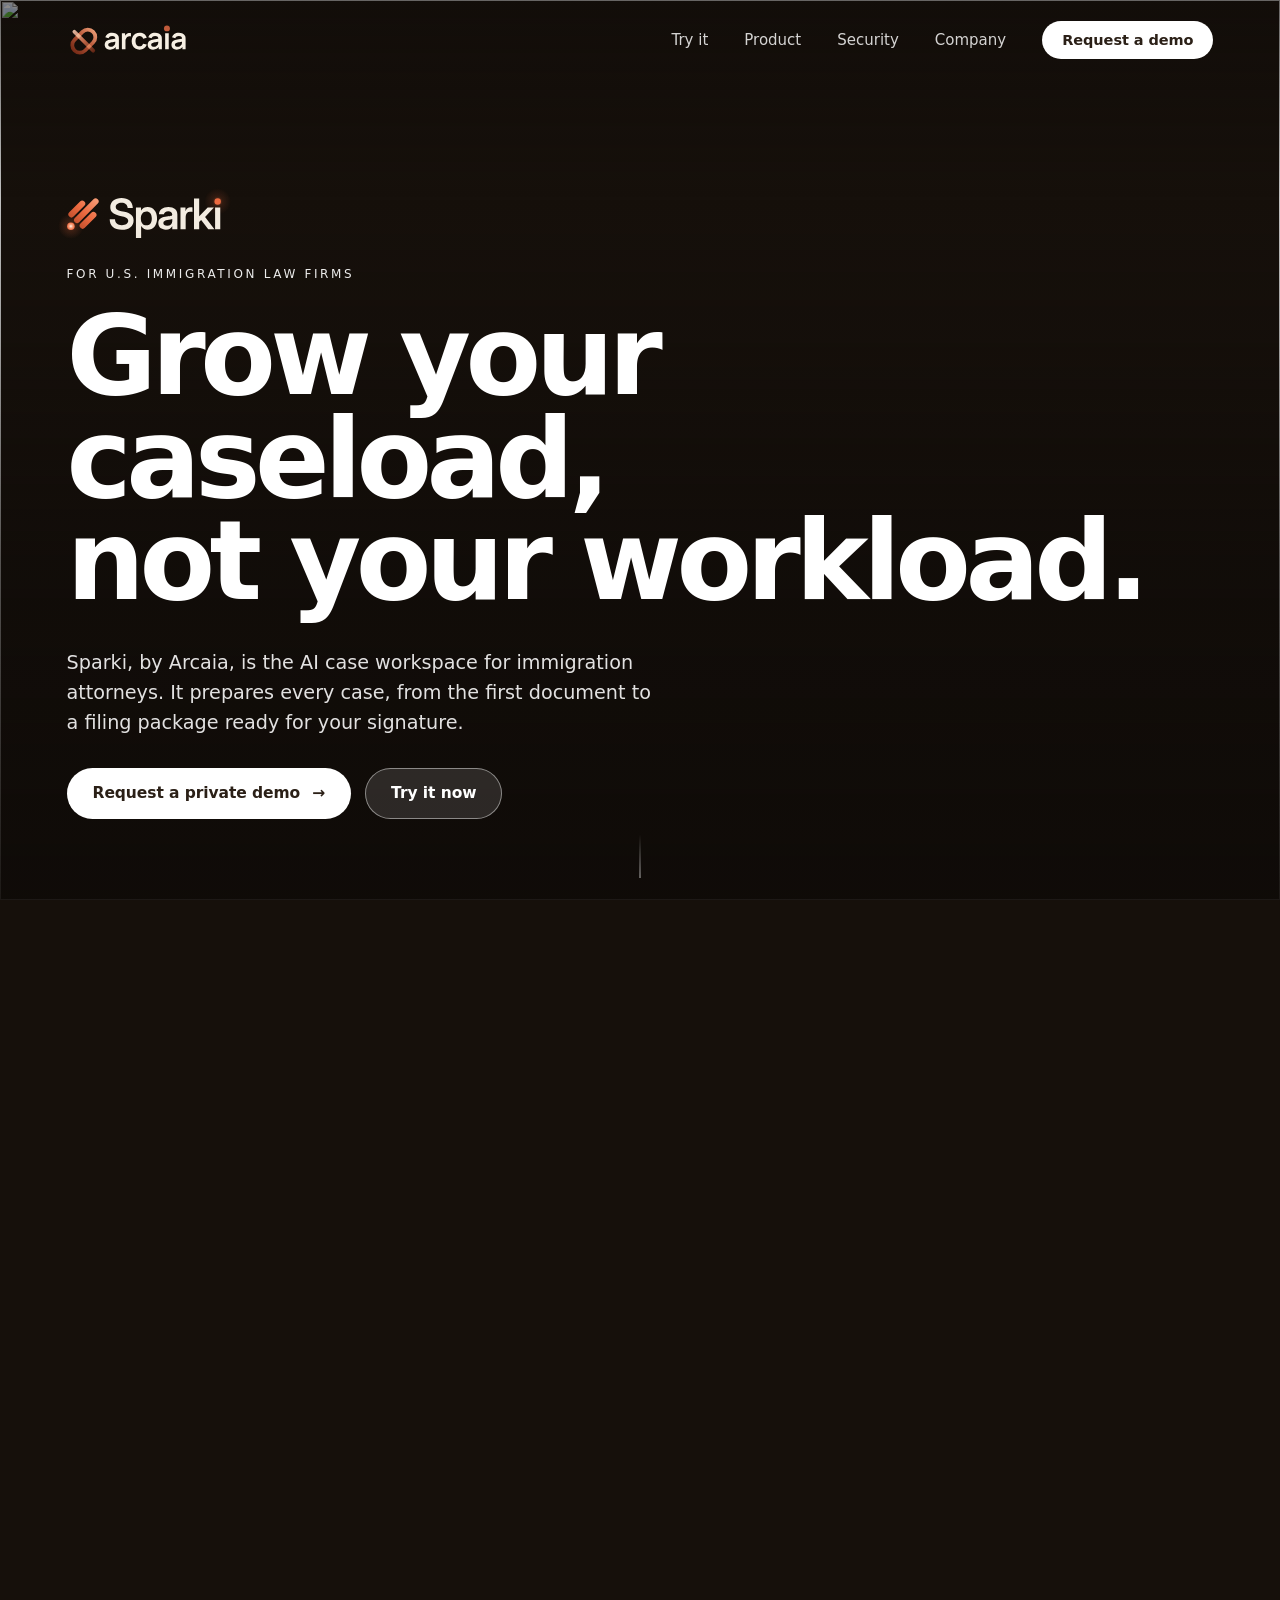
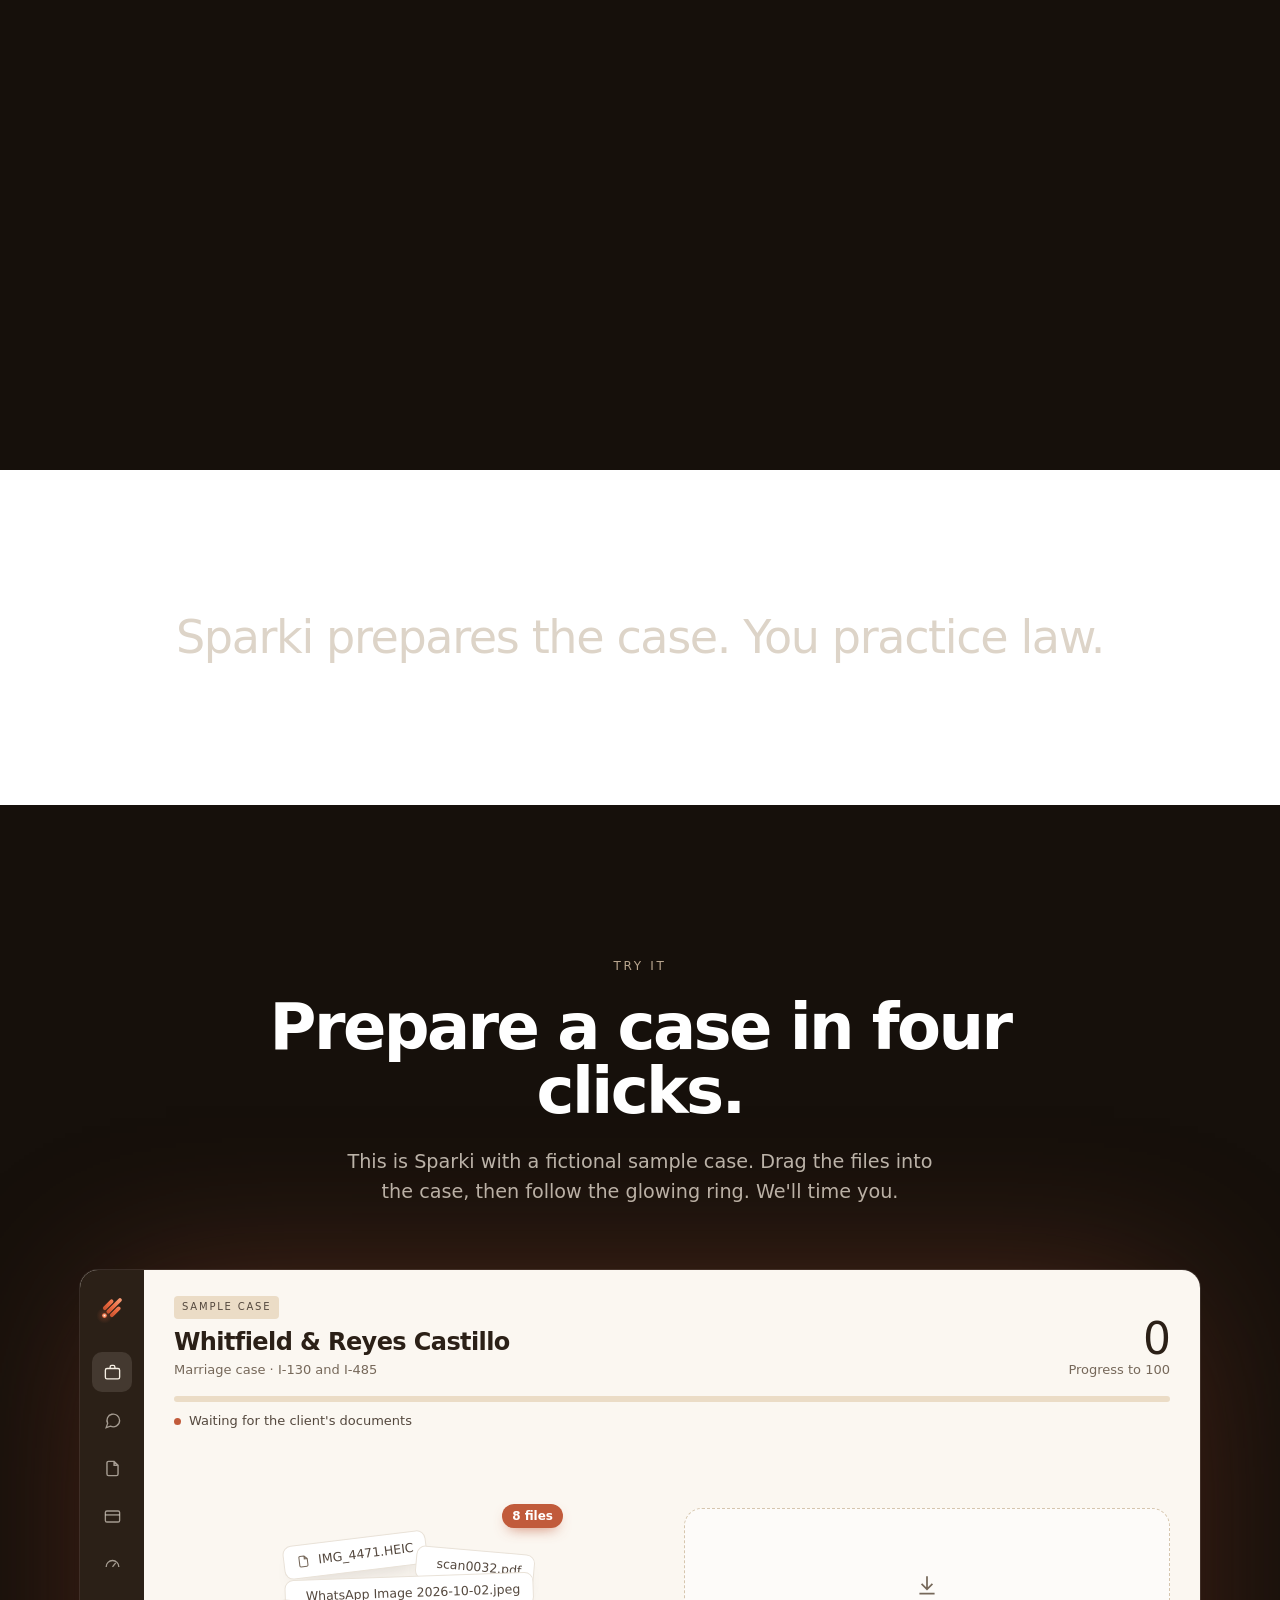
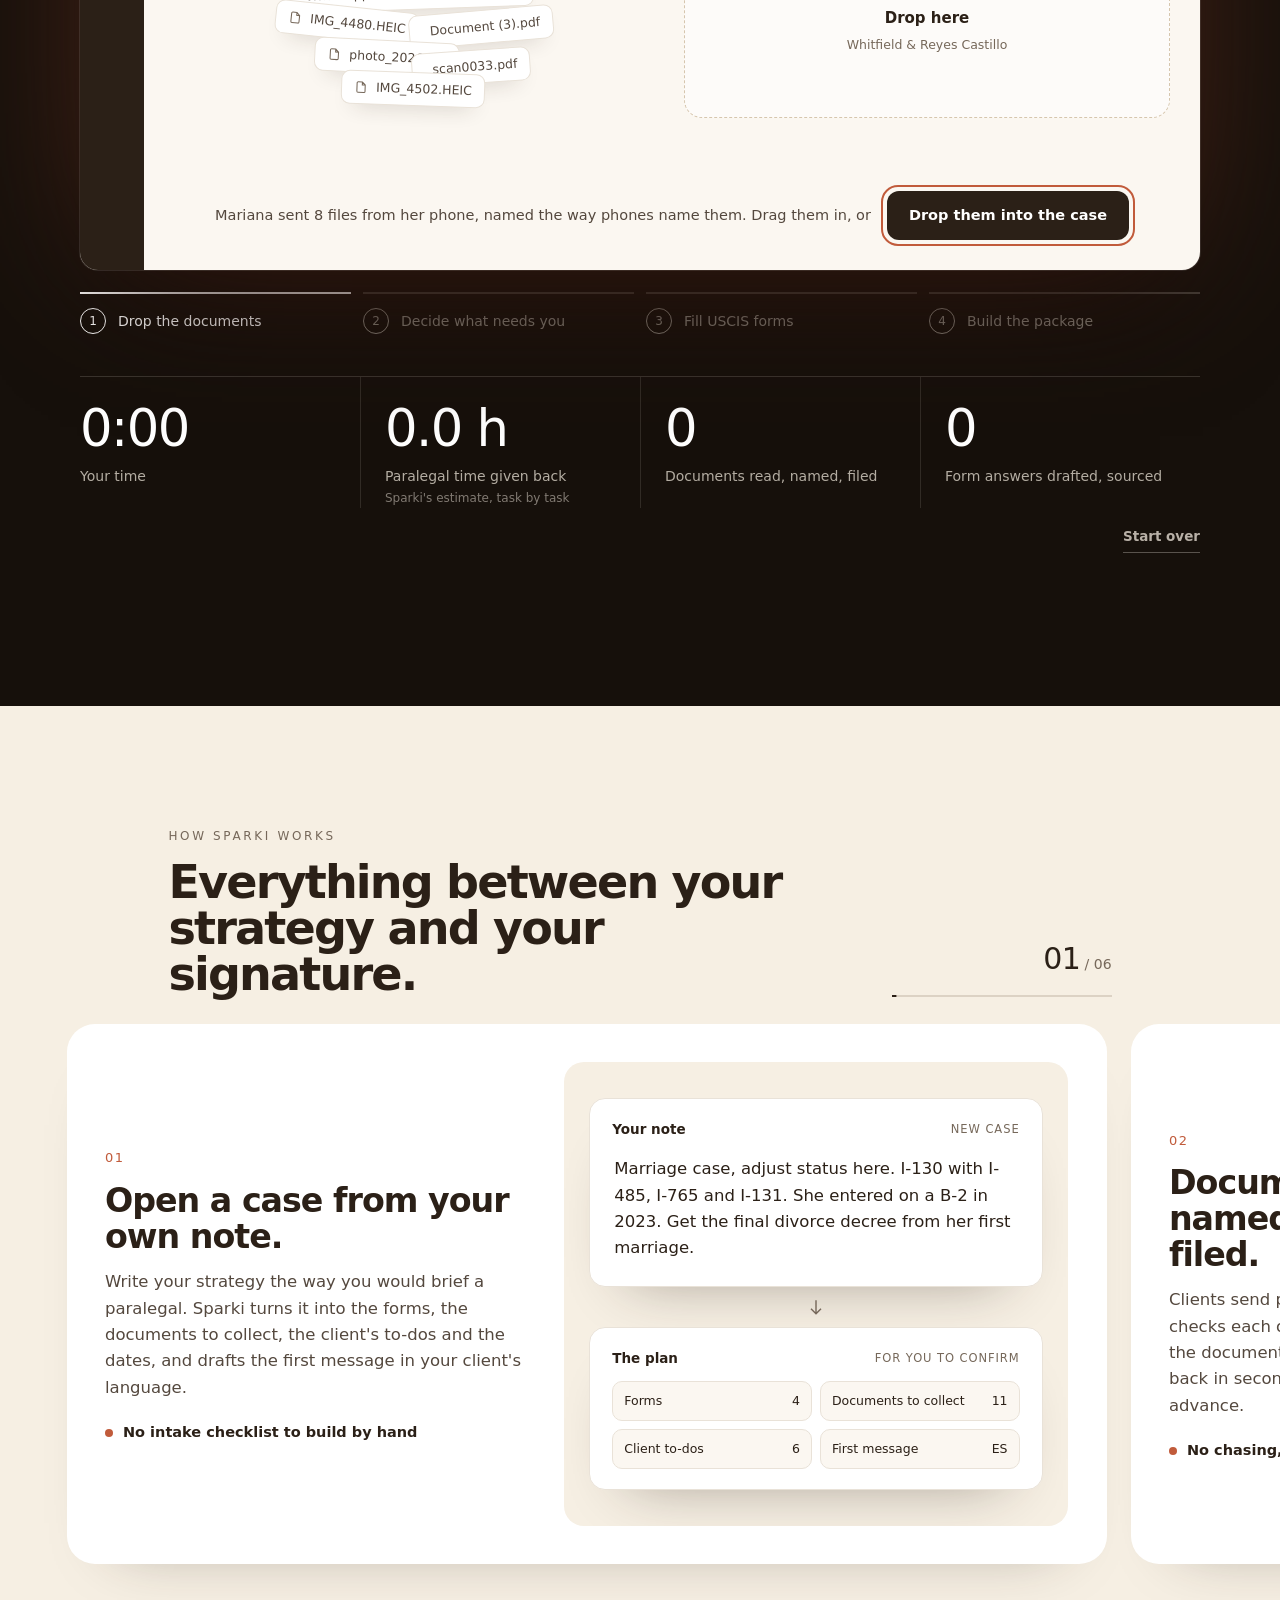
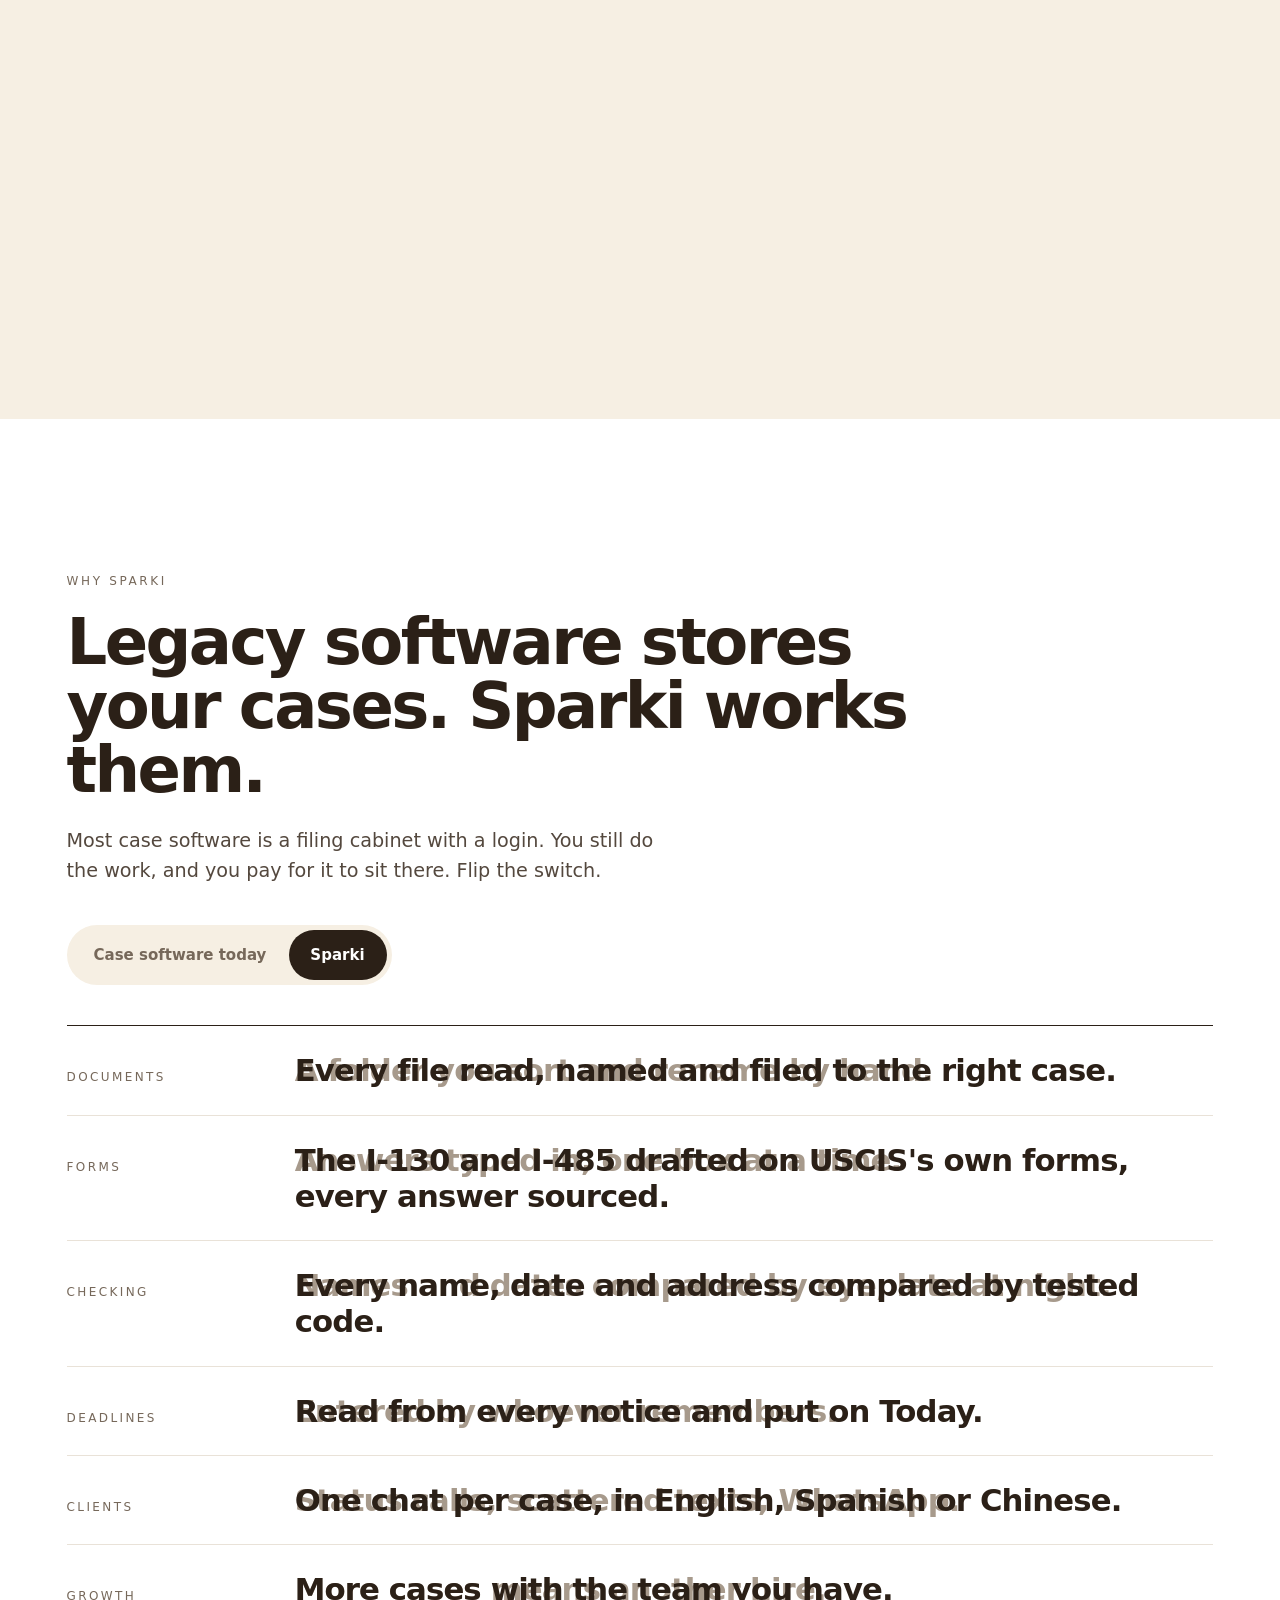
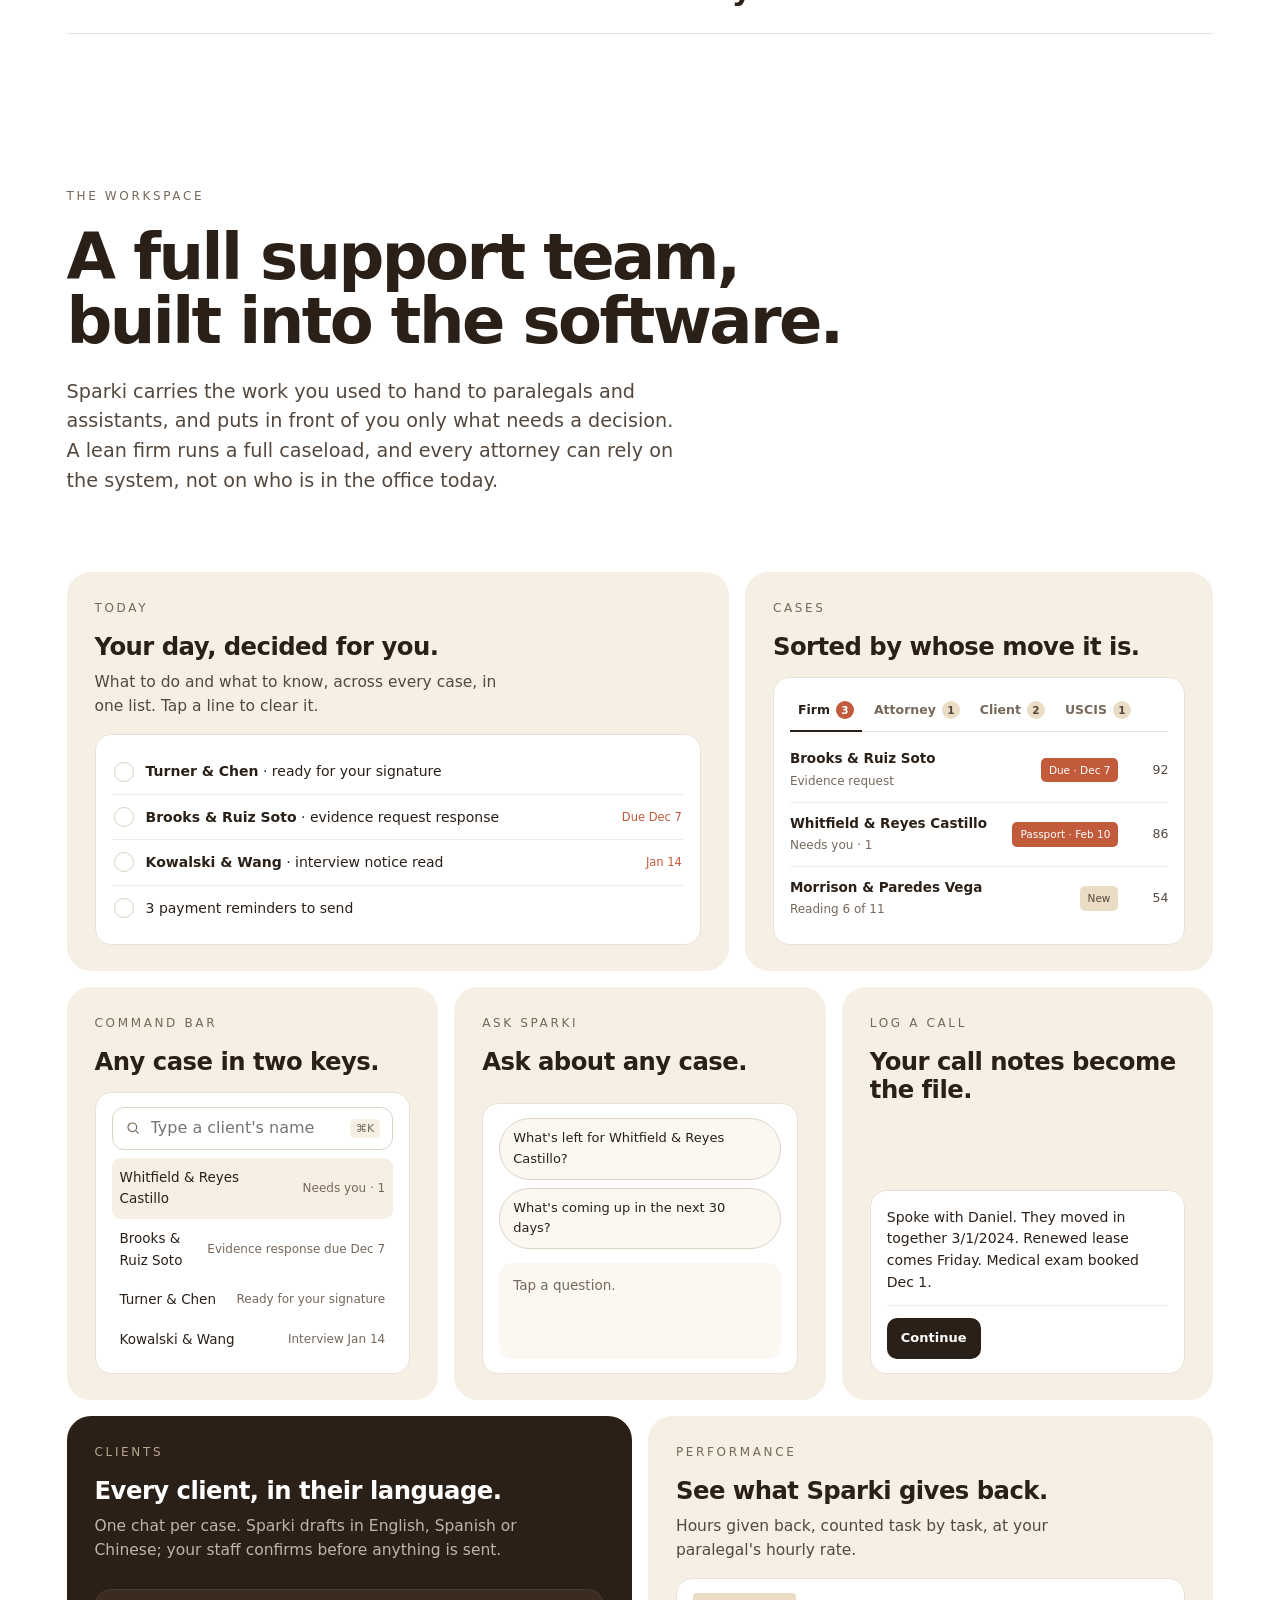
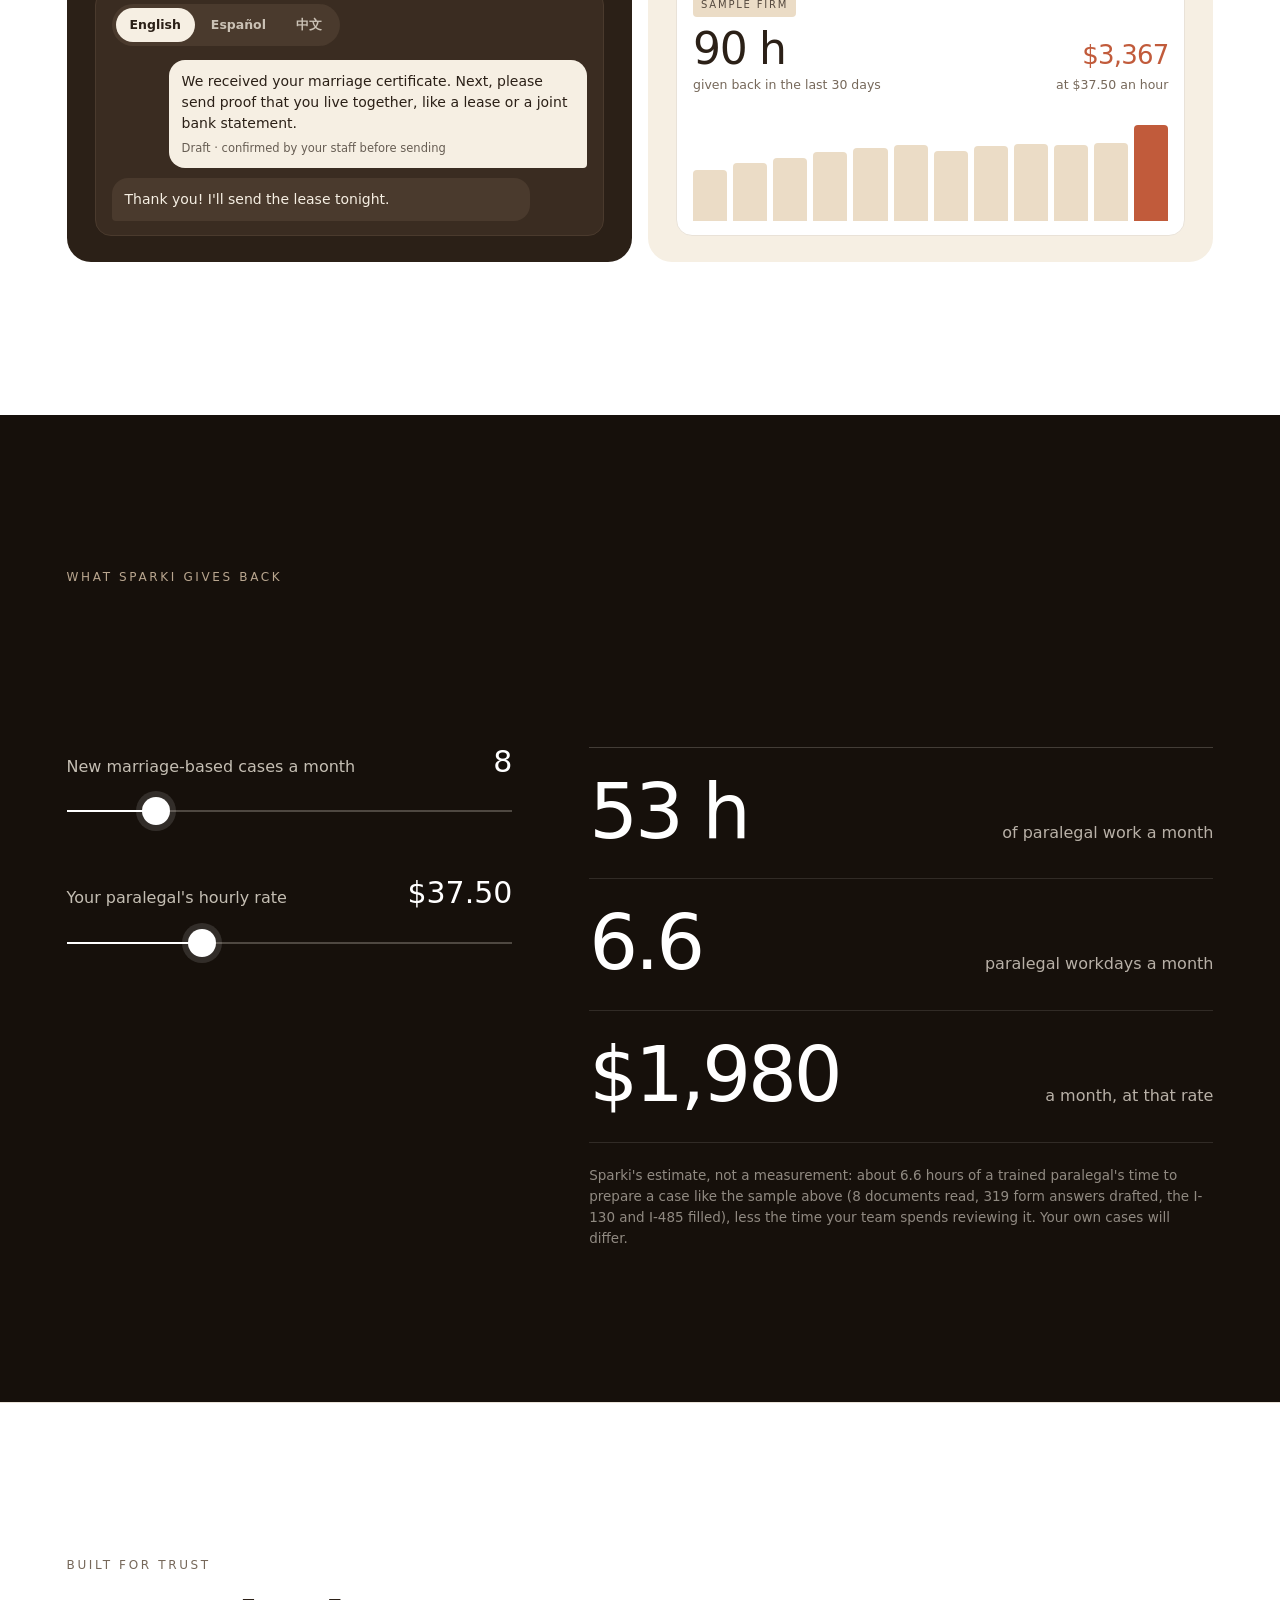
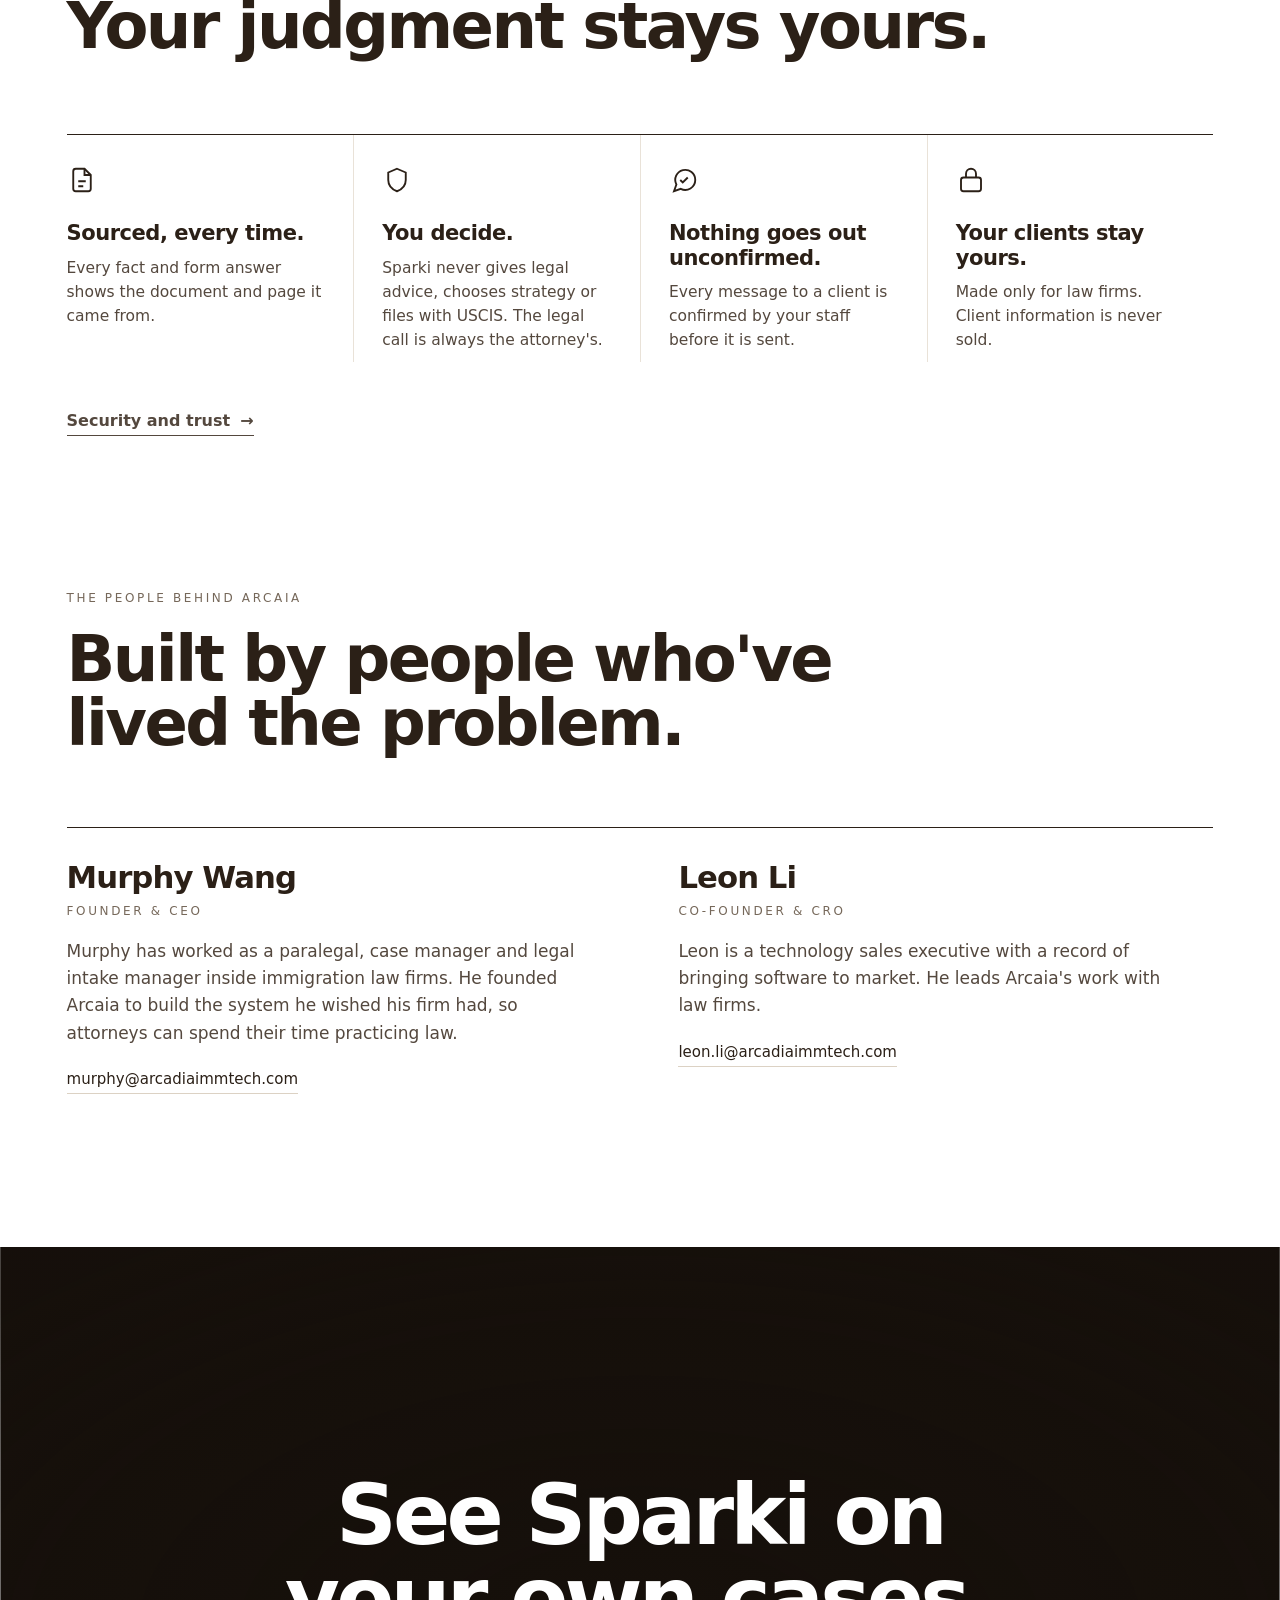
==== commit b8f04342: "The Sparki logo where the product is shown, and six new pictures of Sparki's screens The designer's " ====
--- a/index.html
+++ b/index.html
@@ -54,6 +54,7 @@
         <div class="intro-dim"></div>
         <div class="intro-copy">
           <div class="wrap">
+            <img class="sparki up" src="assets/brand/sparki-lockup-dark.svg" alt="Sparki" width="174" height="60">
             <p class="label up">For U.S. immigration law firms</p>
             <h1 class="up u2" id="hero-title">Grow your caseload,<br class="br-d"> not your workload.</h1>
             <p class="sub up u3">Sparki, by Arcaia, is the AI case workspace for immigration attorneys. It prepares every case, from the first document to a filing package ready for your signature.</p>
@@ -88,7 +89,7 @@
 
         <div class="app app2 rv" id="taste" role="region" aria-label="A working miniature of Sparki with a fictional sample case">
           <div class="rail" aria-hidden="true">
-            <span class="mono">S<i></i></span>
+            <span class="mono"><img src="assets/brand/sparki-monogram-dark.svg" alt="" width="32" height="32"></span>
             <span class="on"><svg viewBox="0 0 24 24" fill="none" stroke="currentColor" stroke-width="1.7"><rect x="3" y="7" width="18" height="13" rx="2"/><path d="M9 7V5a2 2 0 0 1 2-2h2a2 2 0 0 1 2 2v2"/></svg></span>
             <span><svg viewBox="0 0 24 24" fill="none" stroke="currentColor" stroke-width="1.7"><path d="M21 12a8 8 0 0 1-11.6 7.1L4 21l1.9-5.4A8 8 0 1 1 21 12z"/></svg></span>
             <span><svg viewBox="0 0 24 24"><use href="#i-file"/></svg></span>
--- a/assets/styles.css
+++ b/assets/styles.css
@@ -97,6 +97,10 @@
 .site { position: fixed; inset: 0 0 auto 0; z-index: 40; color: var(--ink); background: rgba(255, 255, 255, 0.9); -webkit-backdrop-filter: saturate(1.3) blur(16px); backdrop-filter: saturate(1.3) blur(16px); border-bottom: 1px solid var(--line); transition: background 0.4s, color 0.4s, border-color 0.4s; }
 [data-hero="dark"] .site:not(.solid):not(.open) { color: #fff; background: transparent; border-bottom-color: transparent; -webkit-backdrop-filter: none; backdrop-filter: none; }
 .bar { display: flex; align-items: center; justify-content: space-between; height: var(--head); gap: 24px; }
+/* The product's own logo, where the product is shown: the packet's file, with its built-in clear space. The dark file
+   sits on the photograph, the light file on white. Never narrower than 100px (the packet's minimum). */
+.sparki { display: block; width: 174px; height: auto; margin: 0 0 18px -10px; }
+@media (max-width: 720px) { .sparki { width: 148px; margin: 0 0 14px -9px; } }
 .brand { flex: none; }
 .brand img { display: block; height: 36px; width: auto; }
 .brand .on-dark, [data-hero="dark"] .site:not(.solid):not(.open) .brand .on-light { display: none; }
@@ -177,8 +181,8 @@
 .try-head h2 { margin-top: 20px; }
 .app { position: relative; margin-top: clamp(40px, 5vw, 64px); display: grid; grid-template-columns: 64px minmax(0, 1fr) 290px; height: 620px; background: var(--paper); border-radius: 18px; overflow: hidden; box-shadow: 0 0 0 1px rgba(43, 32, 23, 0.08), 0 2px 0 rgba(43, 32, 23, 0.03), 0 60px 120px -50px rgba(43, 32, 23, 0.5); font-size: 13.5px; line-height: 1.45; color: var(--ink); }
 .app .rail { background: var(--ink); display: flex; flex-direction: column; align-items: center; gap: 8px; padding: 18px 0; }
-.app .rail .mono { position: relative; font-size: 27px; font-weight: 800; line-height: 1; letter-spacing: -0.04em; color: var(--ivory); margin-bottom: 16px; }
-.app .rail .mono i { position: absolute; right: -0.17em; top: 0.03em; width: 0.21em; height: 0.21em; border-radius: 50%; background: var(--dot); }
+.app .rail .mono { margin-bottom: 16px; }
+.app .rail .mono img { width: 32px; height: 32px; }
 .app .rail span { width: 40px; height: 40px; border-radius: 10px; display: grid; place-items: center; color: rgba(246, 239, 227, 0.6); }
 .app .rail span.on { background: rgba(246, 239, 227, 0.12); color: var(--ivory); }
 .app .rail svg { width: 19px; height: 19px; }
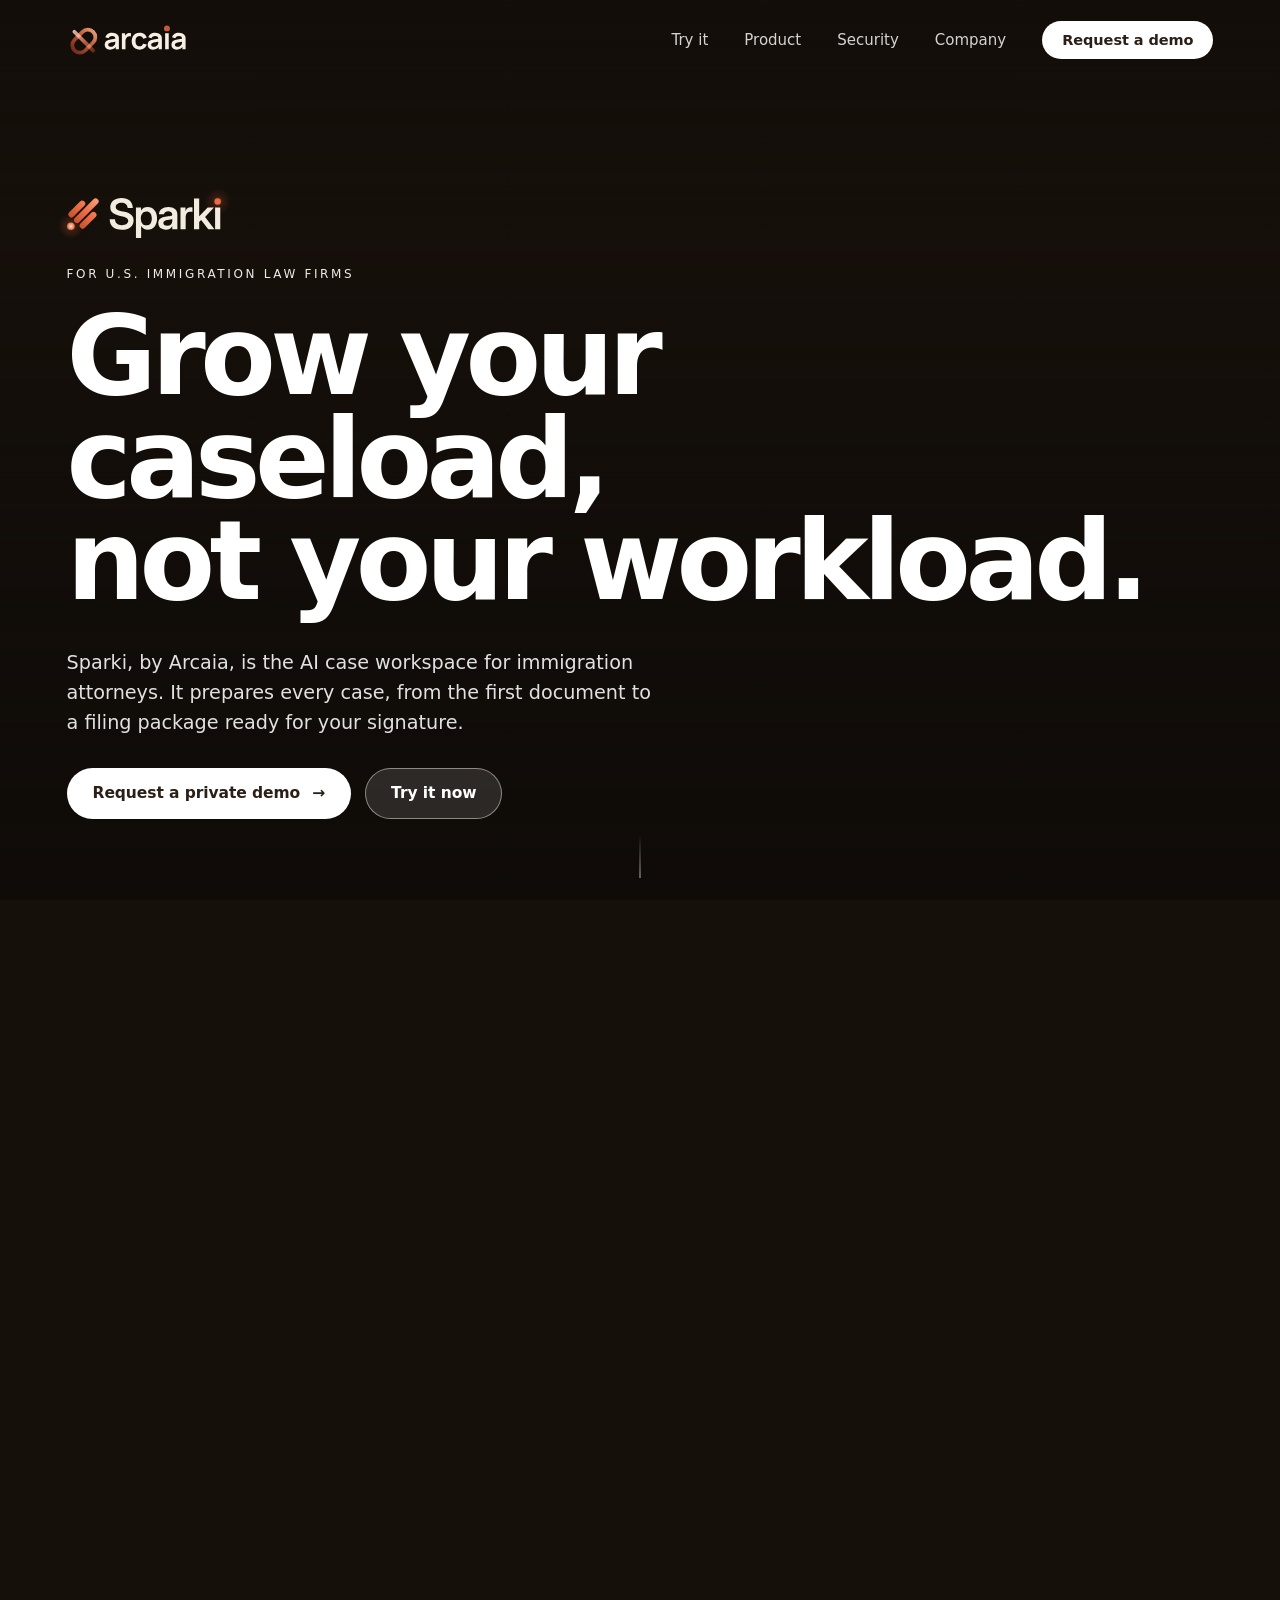
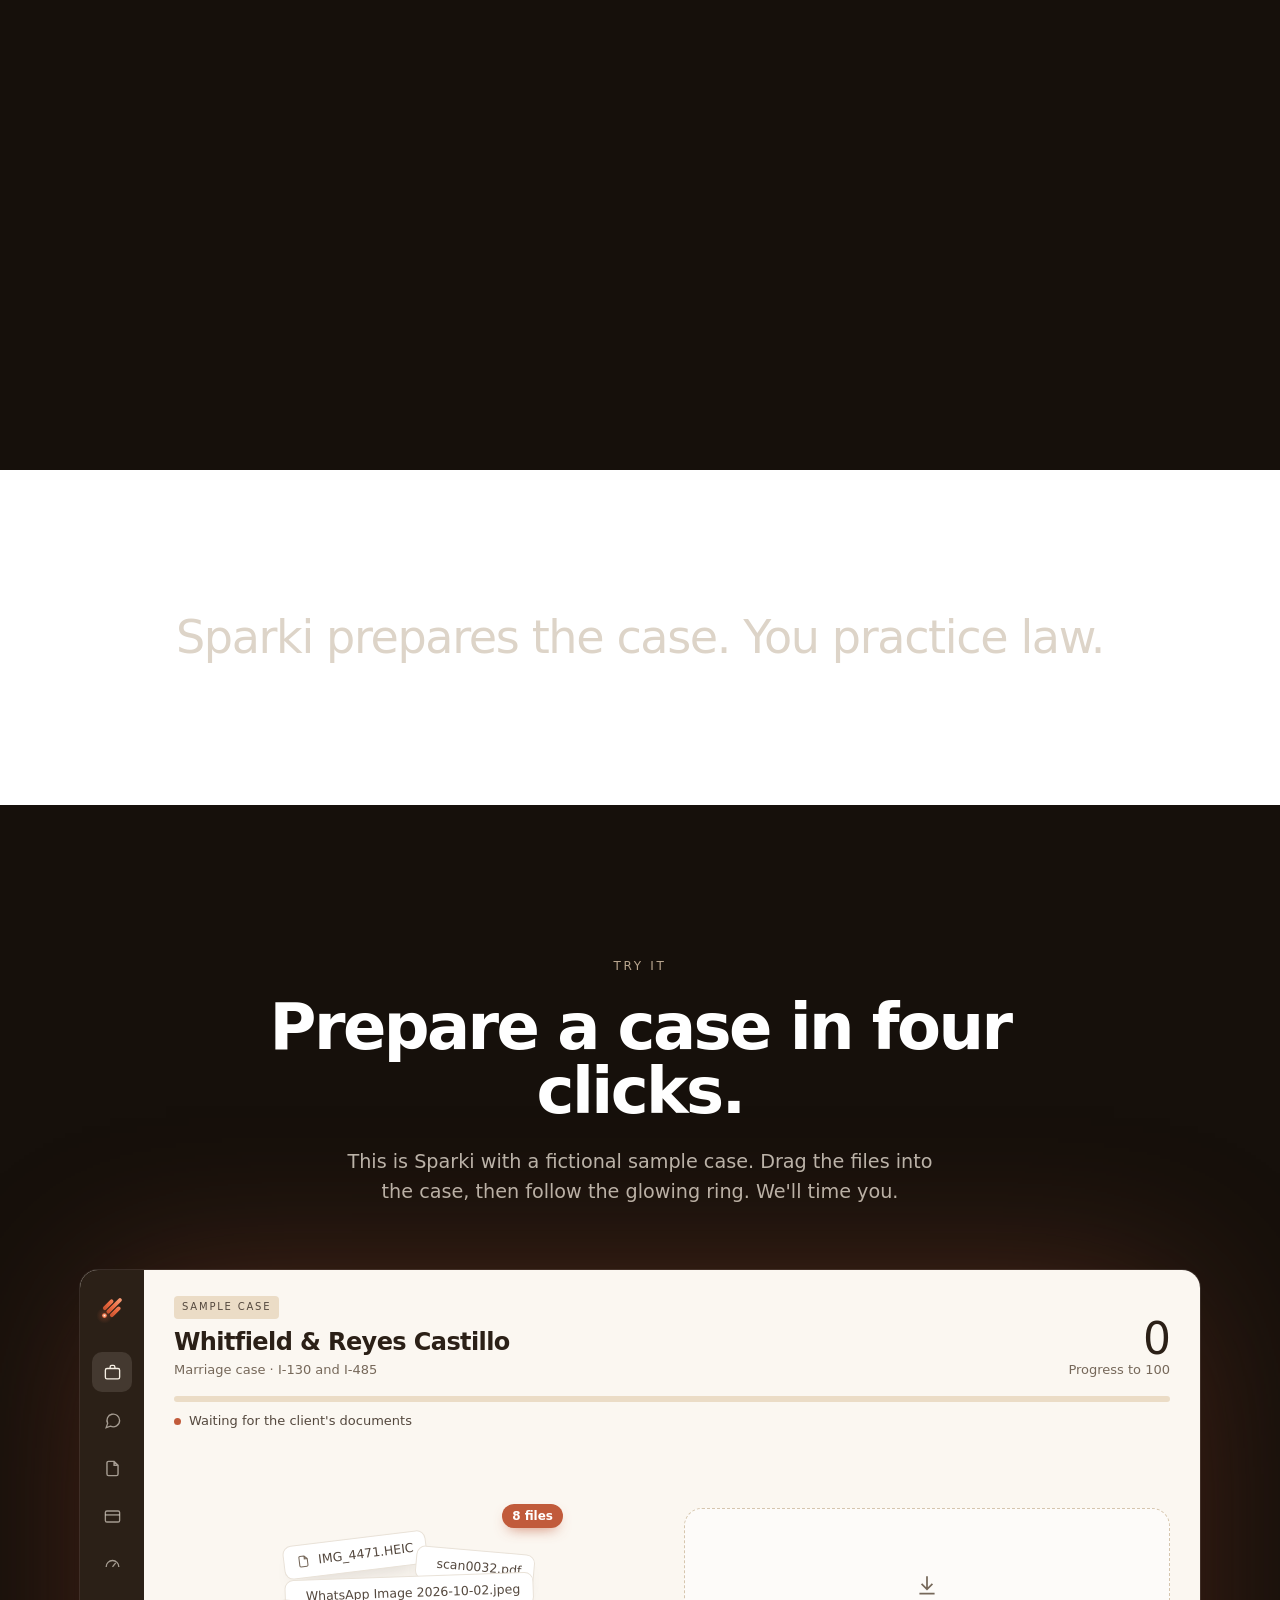
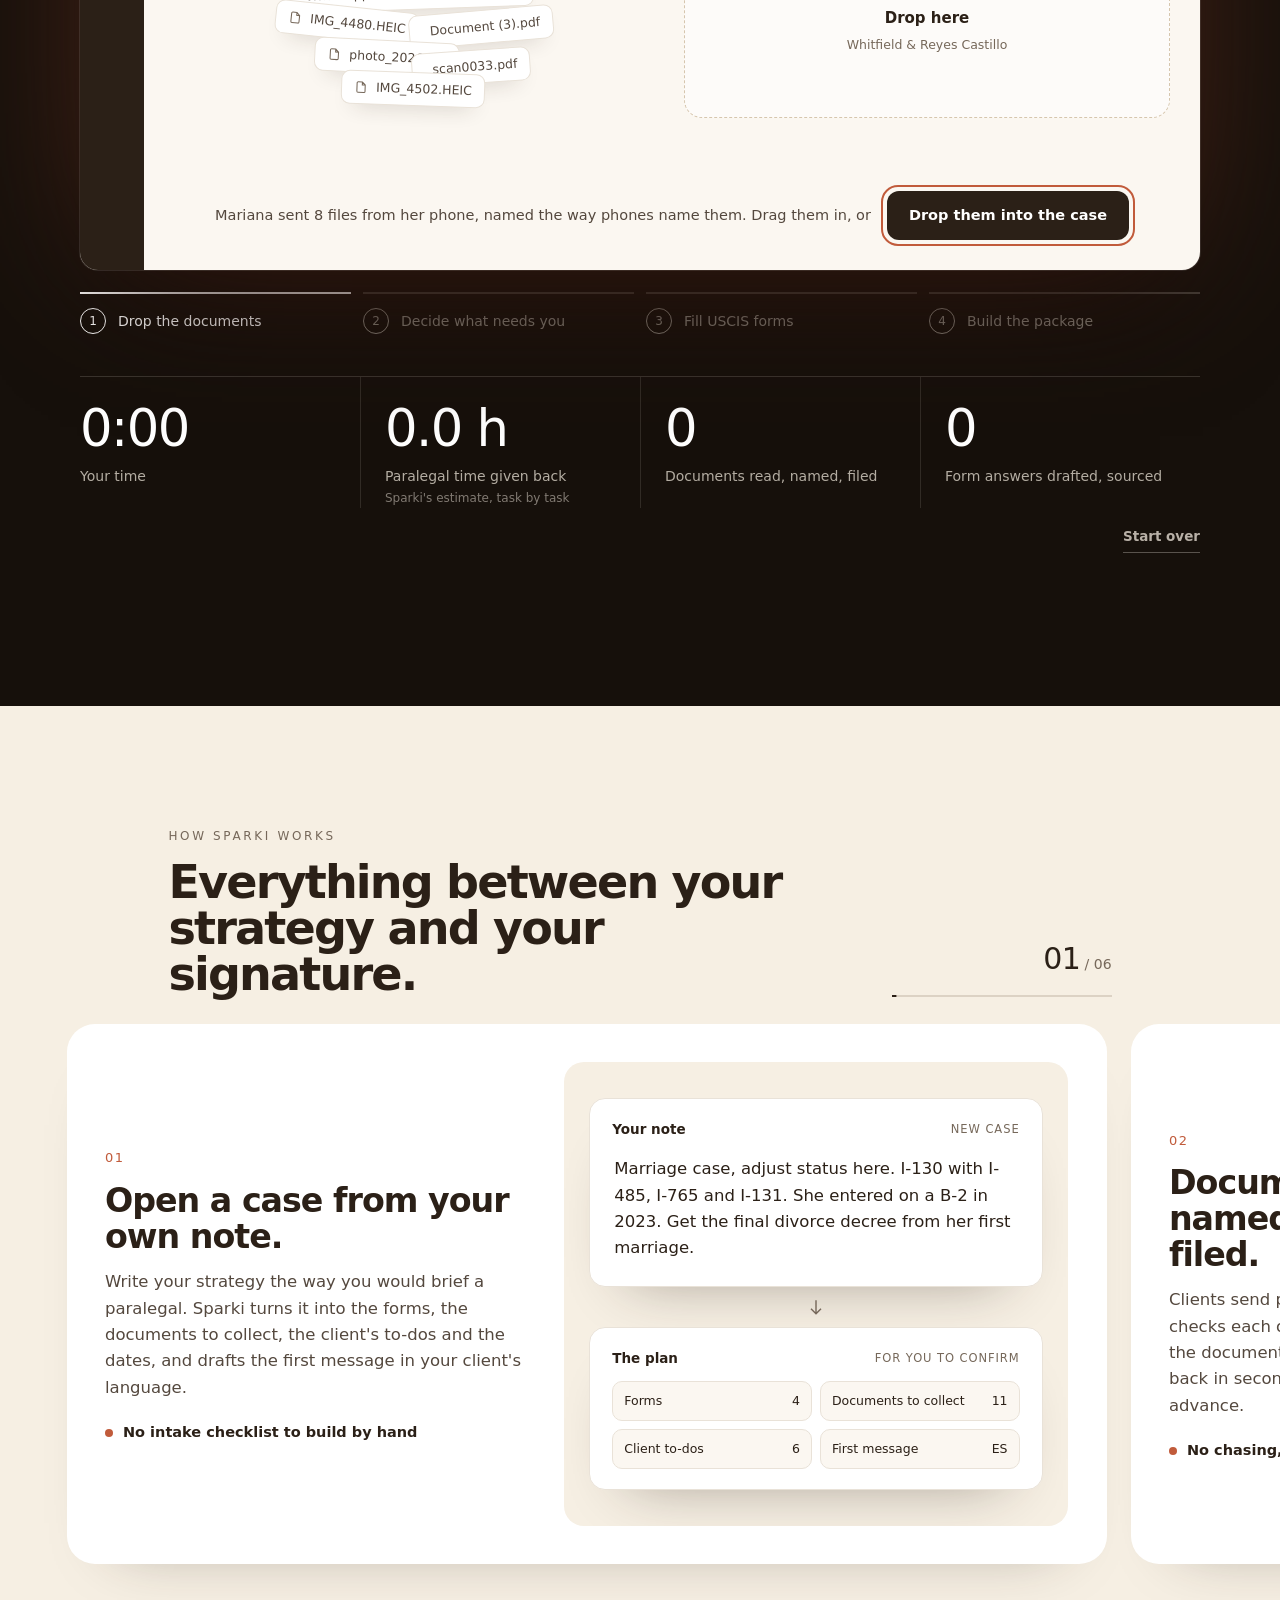
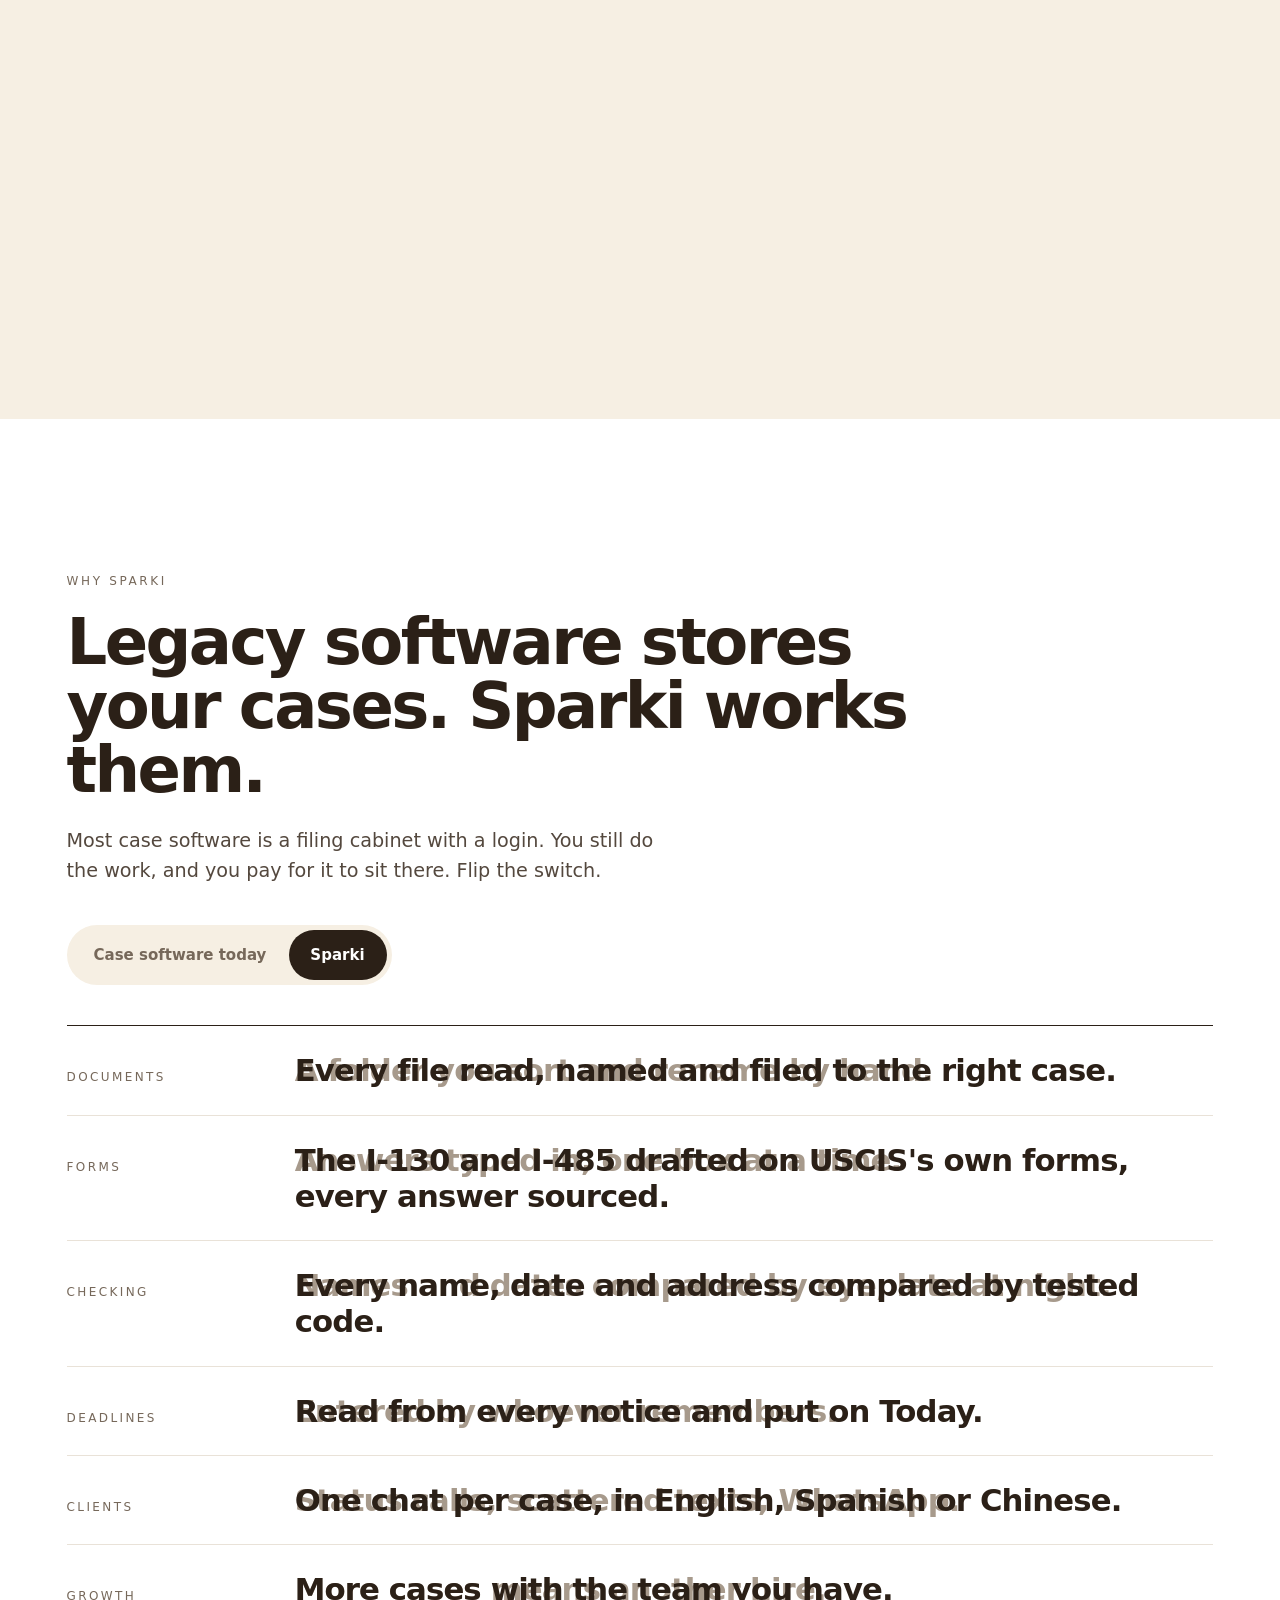
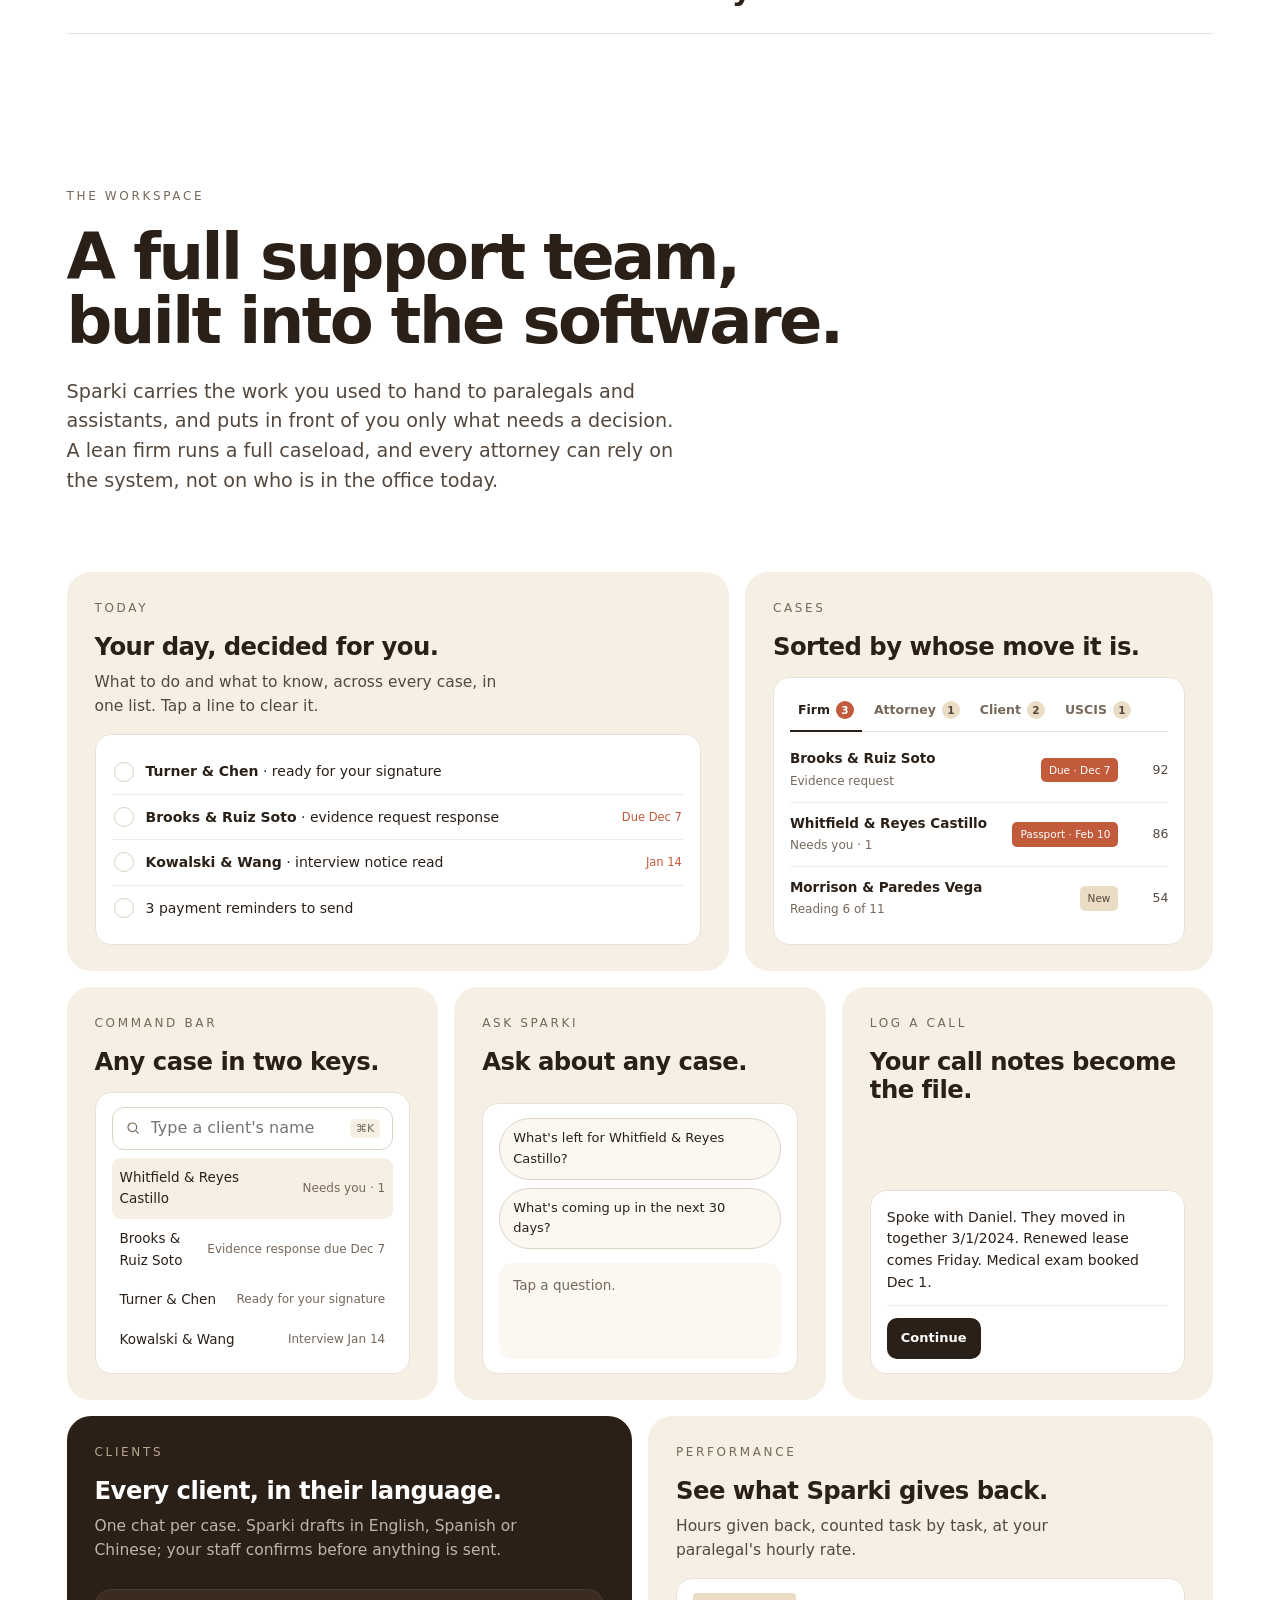
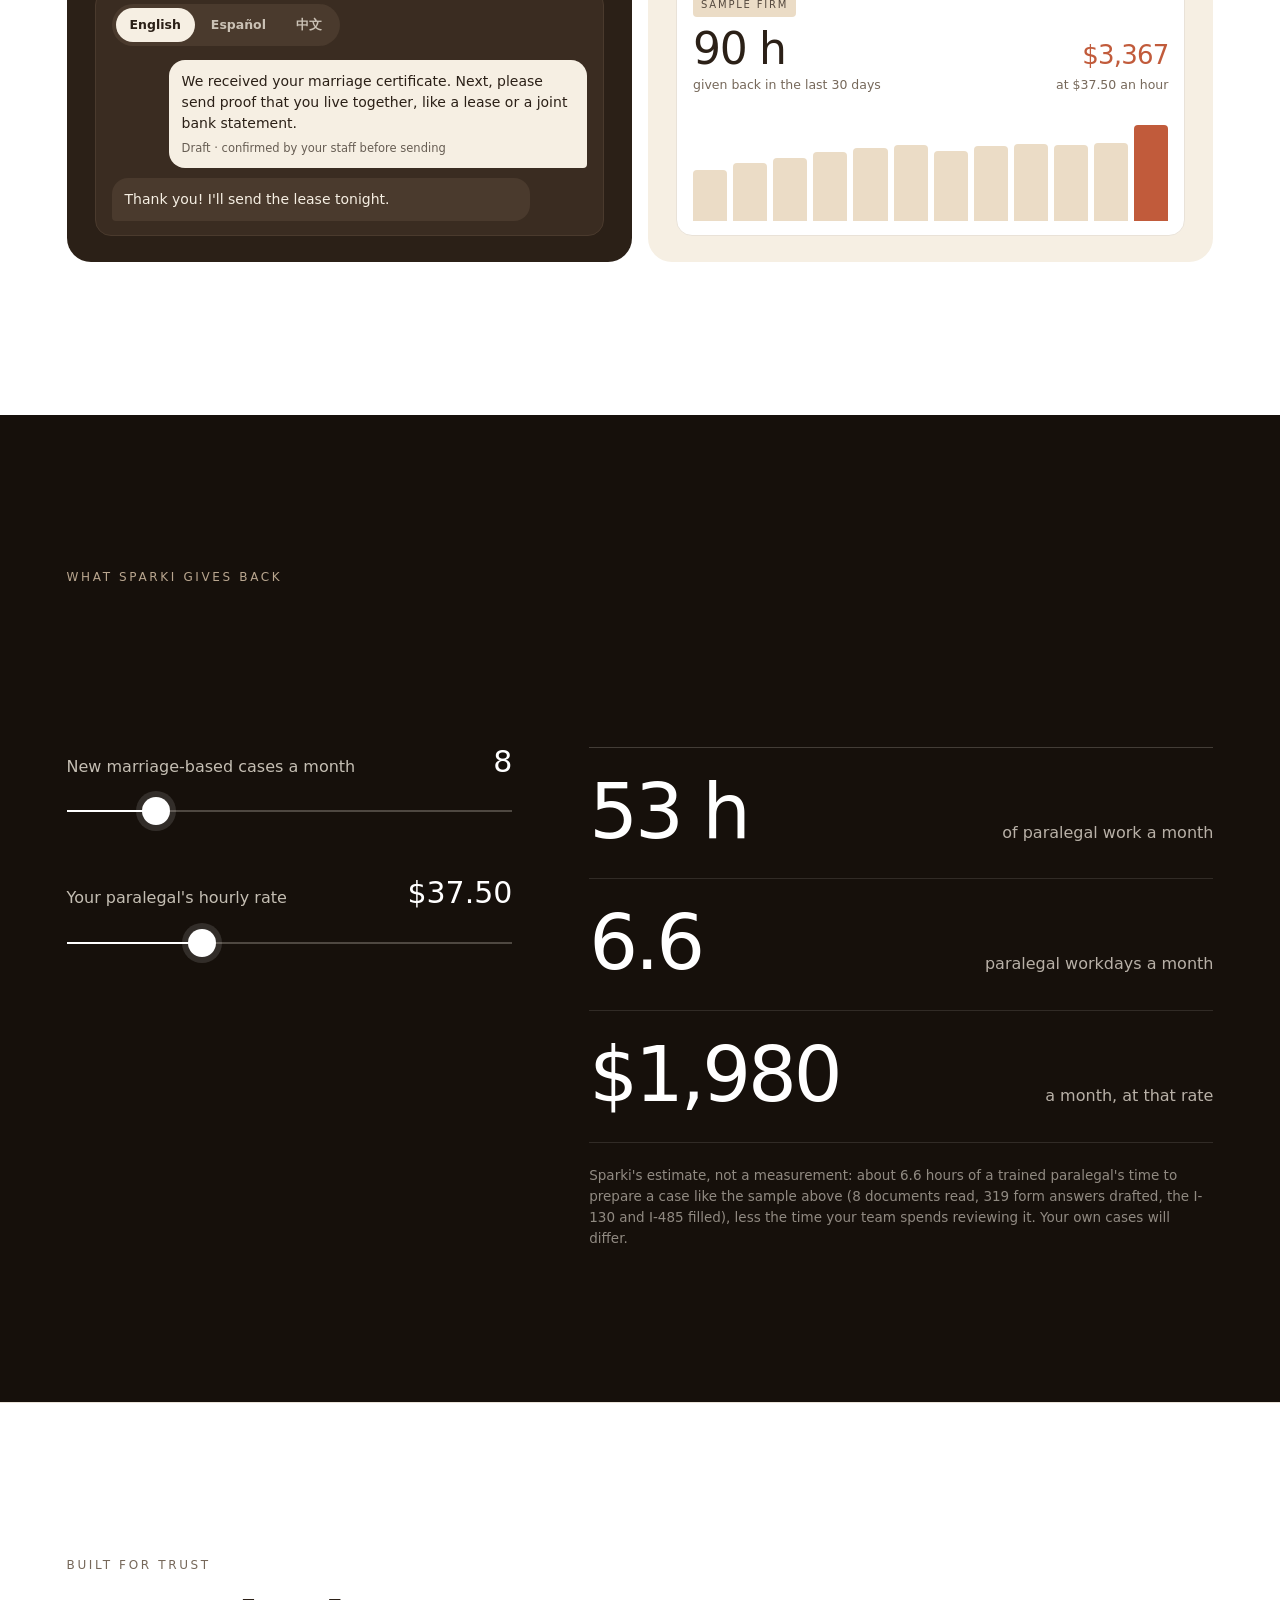
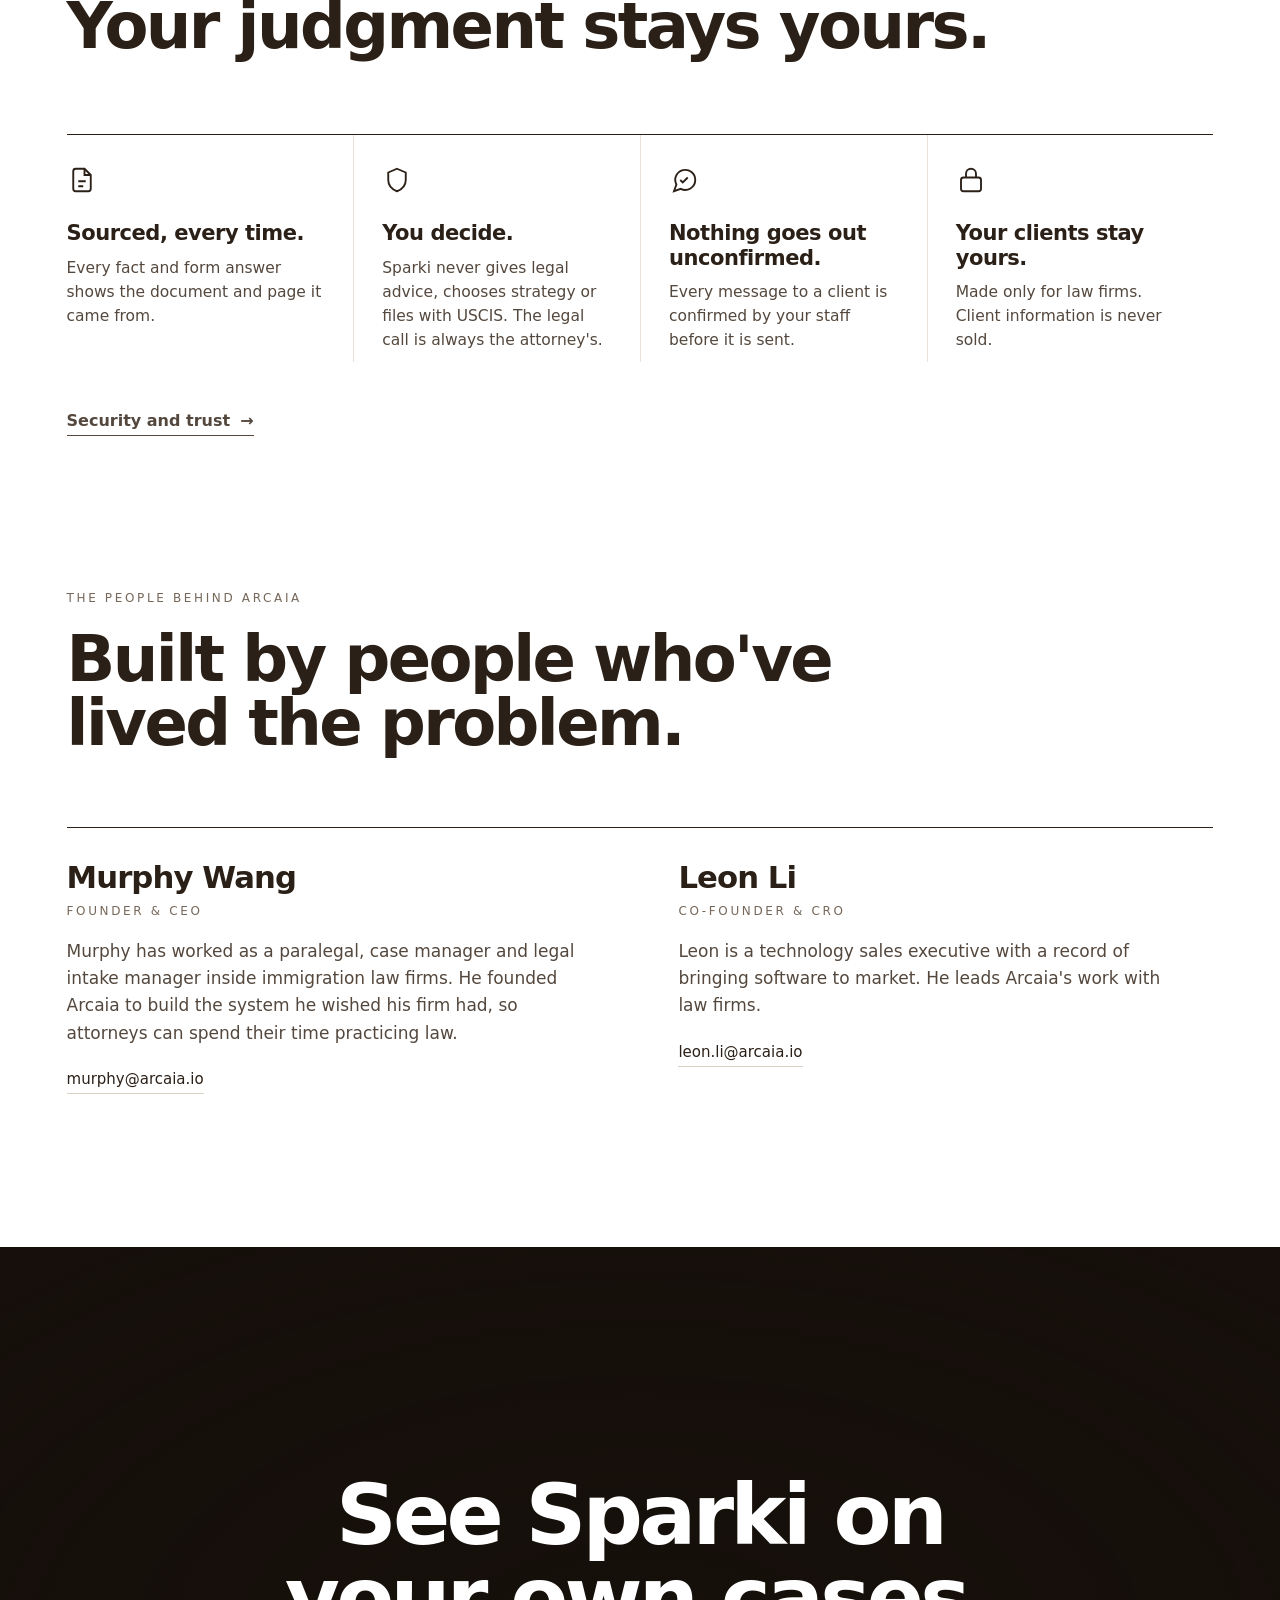
==== commit 5ea994a8: "The founders' addresses are murphy@arcaia.io and leon.li@arcaia.io The old addresses at arcadiaimmte" ====
--- a/index.html
+++ b/index.html
@@ -4,6 +4,7 @@
   <meta charset="utf-8">
   <title>Sparki by Arcaia · The AI case workspace for immigration law firms</title>
   <meta name="description" content="Sparki, by Arcaia, is the AI case workspace for U.S. immigration law firms. It prepares every case, from the first document to a filing package ready for the attorney's signature.">
+  <link rel="canonical" href="https://arcaia.io/">
   <meta name="viewport" content="width=device-width, initial-scale=1, viewport-fit=cover">
   <meta name="theme-color" content="#16100b">
   <meta name="format-detection" content="telephone=no">
@@ -18,8 +19,8 @@
   <meta property="og:title" content="Sparki by Arcaia · The AI case workspace for immigration law firms">
   <meta property="og:description" content="Grow your caseload, not your workload.">
   <meta property="og:type" content="website">
-  <meta property="og:url" content="https://arcadiaimmtech.com/">
-  <meta property="og:image" content="https://arcadiaimmtech.com/assets/og.jpg">
+  <meta property="og:url" content="https://arcaia.io/">
+  <meta property="og:image" content="https://arcaia.io/assets/og.jpg">
   <meta name="twitter:card" content="summary_large_image">
 </head>
 <body data-hero="dark" data-page="index">
@@ -571,13 +572,13 @@
             <h3>Murphy Wang</h3>
             <p class="label role">Founder &amp; CEO</p>
             <p class="bio">Murphy has worked as a paralegal, case manager and legal intake manager inside immigration law firms. He founded Arcaia to build the system he wished his firm had, so attorneys can spend their time practicing law.</p>
-            <a class="mail" href="mailto:murphy@arcadiaimmtech.com">murphy@arcadiaimmtech.com</a>
+            <a class="mail" href="mailto:murphy@arcaia.io">murphy@arcaia.io</a>
           </div>
           <div class="person rv d1">
             <h3>Leon Li</h3>
             <p class="label role">Co-founder &amp; CRO</p>
             <p class="bio">Leon is a technology sales executive with a record of bringing software to market. He leads Arcaia's work with law firms.</p>
-            <a class="mail" href="mailto:leon.li@arcadiaimmtech.com">leon.li@arcadiaimmtech.com</a>
+            <a class="mail" href="mailto:leon.li@arcaia.io">leon.li@arcaia.io</a>
           </div>
         </div>
       </div>
@@ -601,7 +602,7 @@
         <div><a class="brand-f" href="index.html" aria-label="Arcaia, home"><img src="assets/brand/arcaia-logo-horizontal-light.svg" alt="" width="136" height="40" loading="lazy"></a><p class="motto">Makers of Sparki, the AI case workspace for immigration law firms.</p></div>
         <nav aria-label="Product"><h2>Product</h2><a href="index.html#try">Try it</a><a href="product.html">Overview</a><a href="index.html#how">How it works</a><a href="security.html">Security and trust</a></nav>
         <nav aria-label="Company"><h2>Company</h2><a href="company.html">About Arcaia</a><a href="company.html#founders">Founders</a><a href="demo.html#faq">Questions</a></nav>
-        <nav aria-label="Contact"><h2>Contact</h2><a href="demo.html">Request a demo</a><a href="mailto:murphy@arcadiaimmtech.com">murphy@arcadiaimmtech.com</a><a href="mailto:leon.li@arcadiaimmtech.com">leon.li@arcadiaimmtech.com</a></nav>
+        <nav aria-label="Contact"><h2>Contact</h2><a href="demo.html">Request a demo</a><a href="mailto:murphy@arcaia.io">murphy@arcaia.io</a><a href="mailto:leon.li@arcaia.io">leon.li@arcaia.io</a></nav>
       </div>
       <div class="legal">
         <p>Arcaia is not a law firm and does not provide legal advice. Sparki works for licensed immigration attorneys, who make every legal decision.</p>
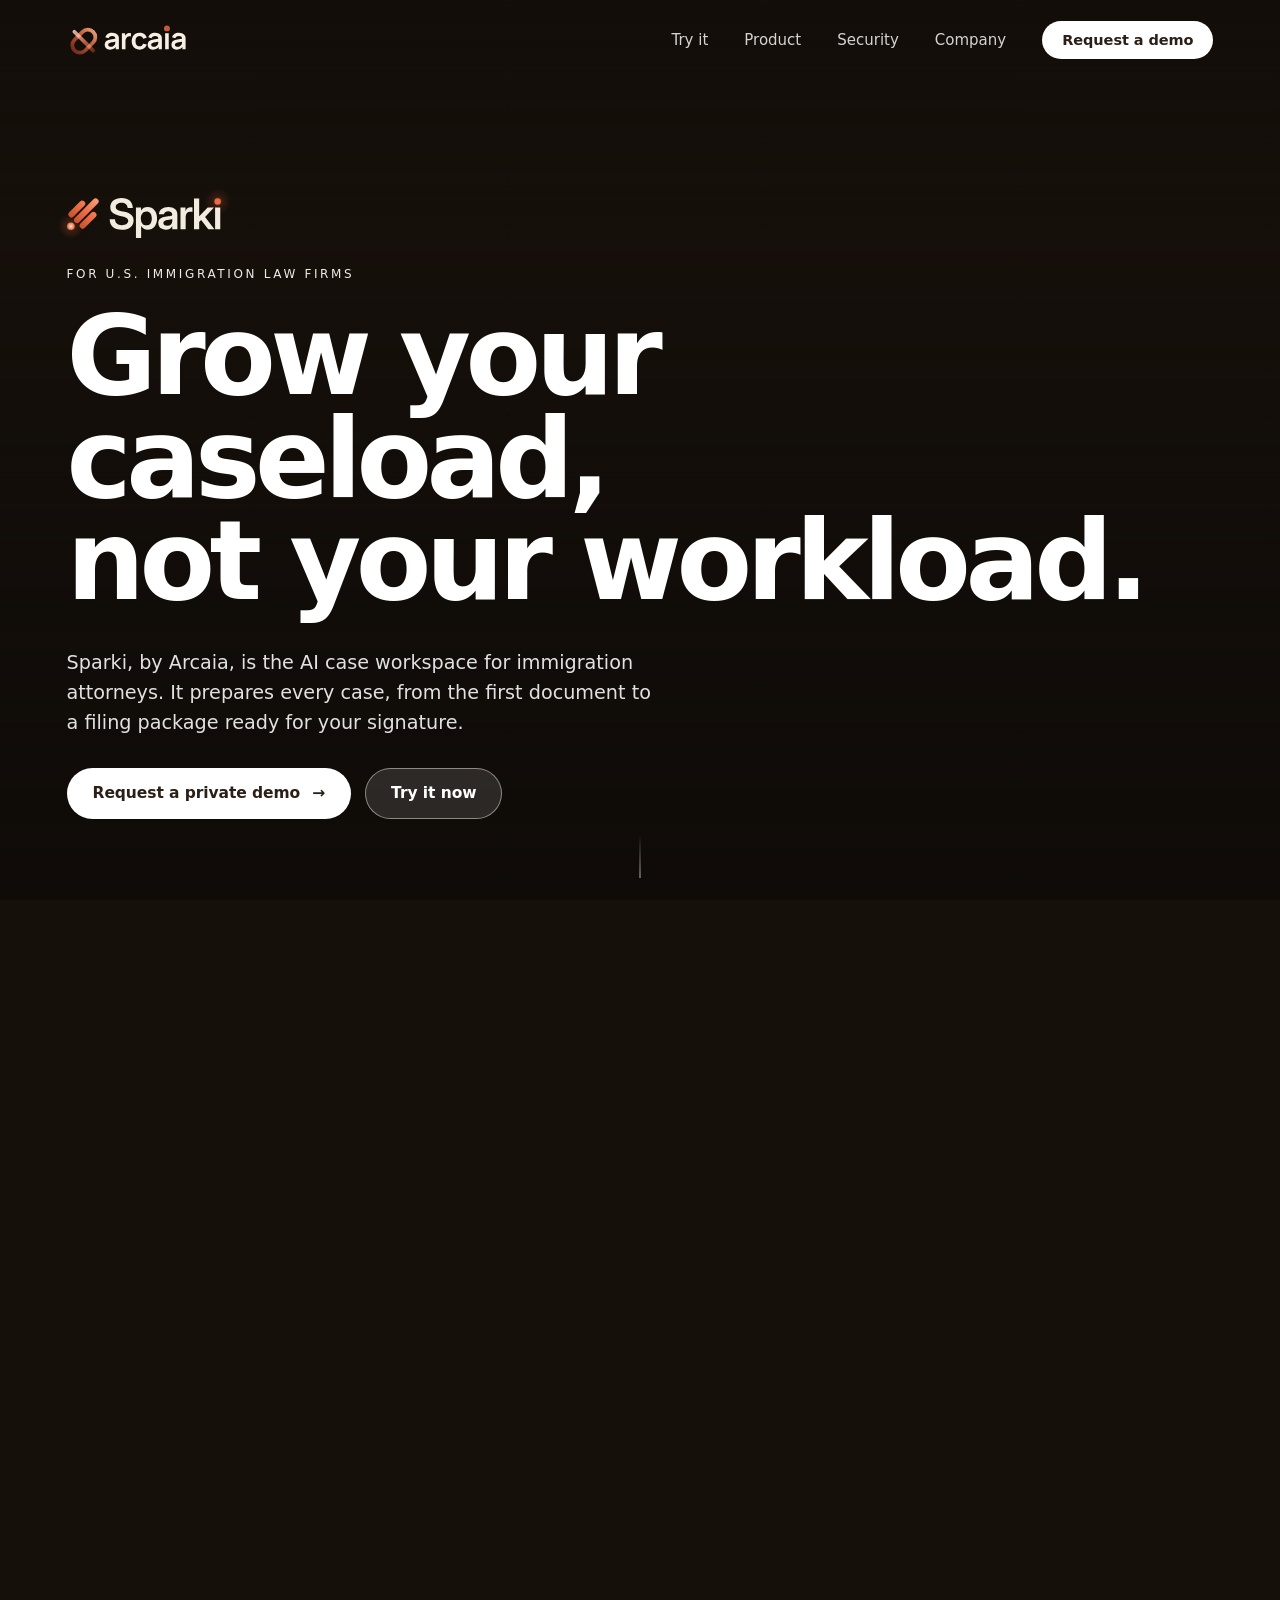
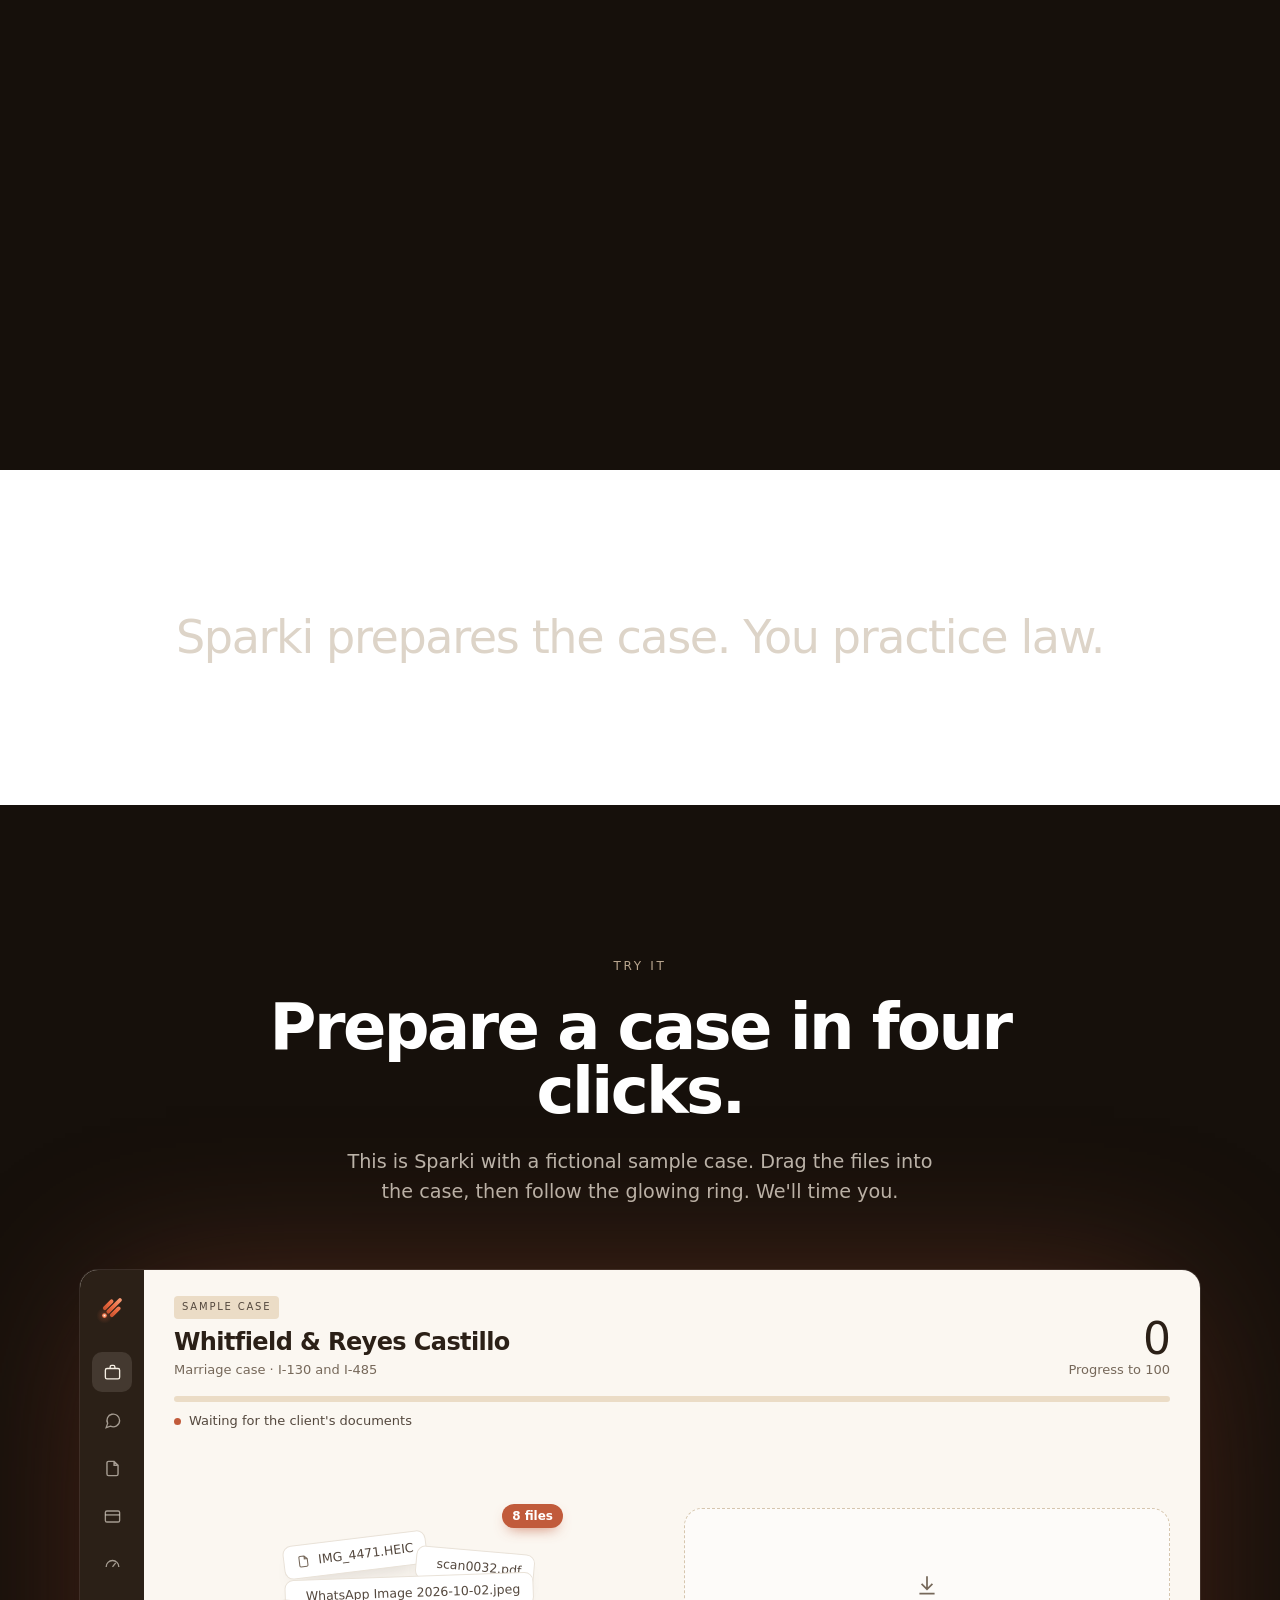
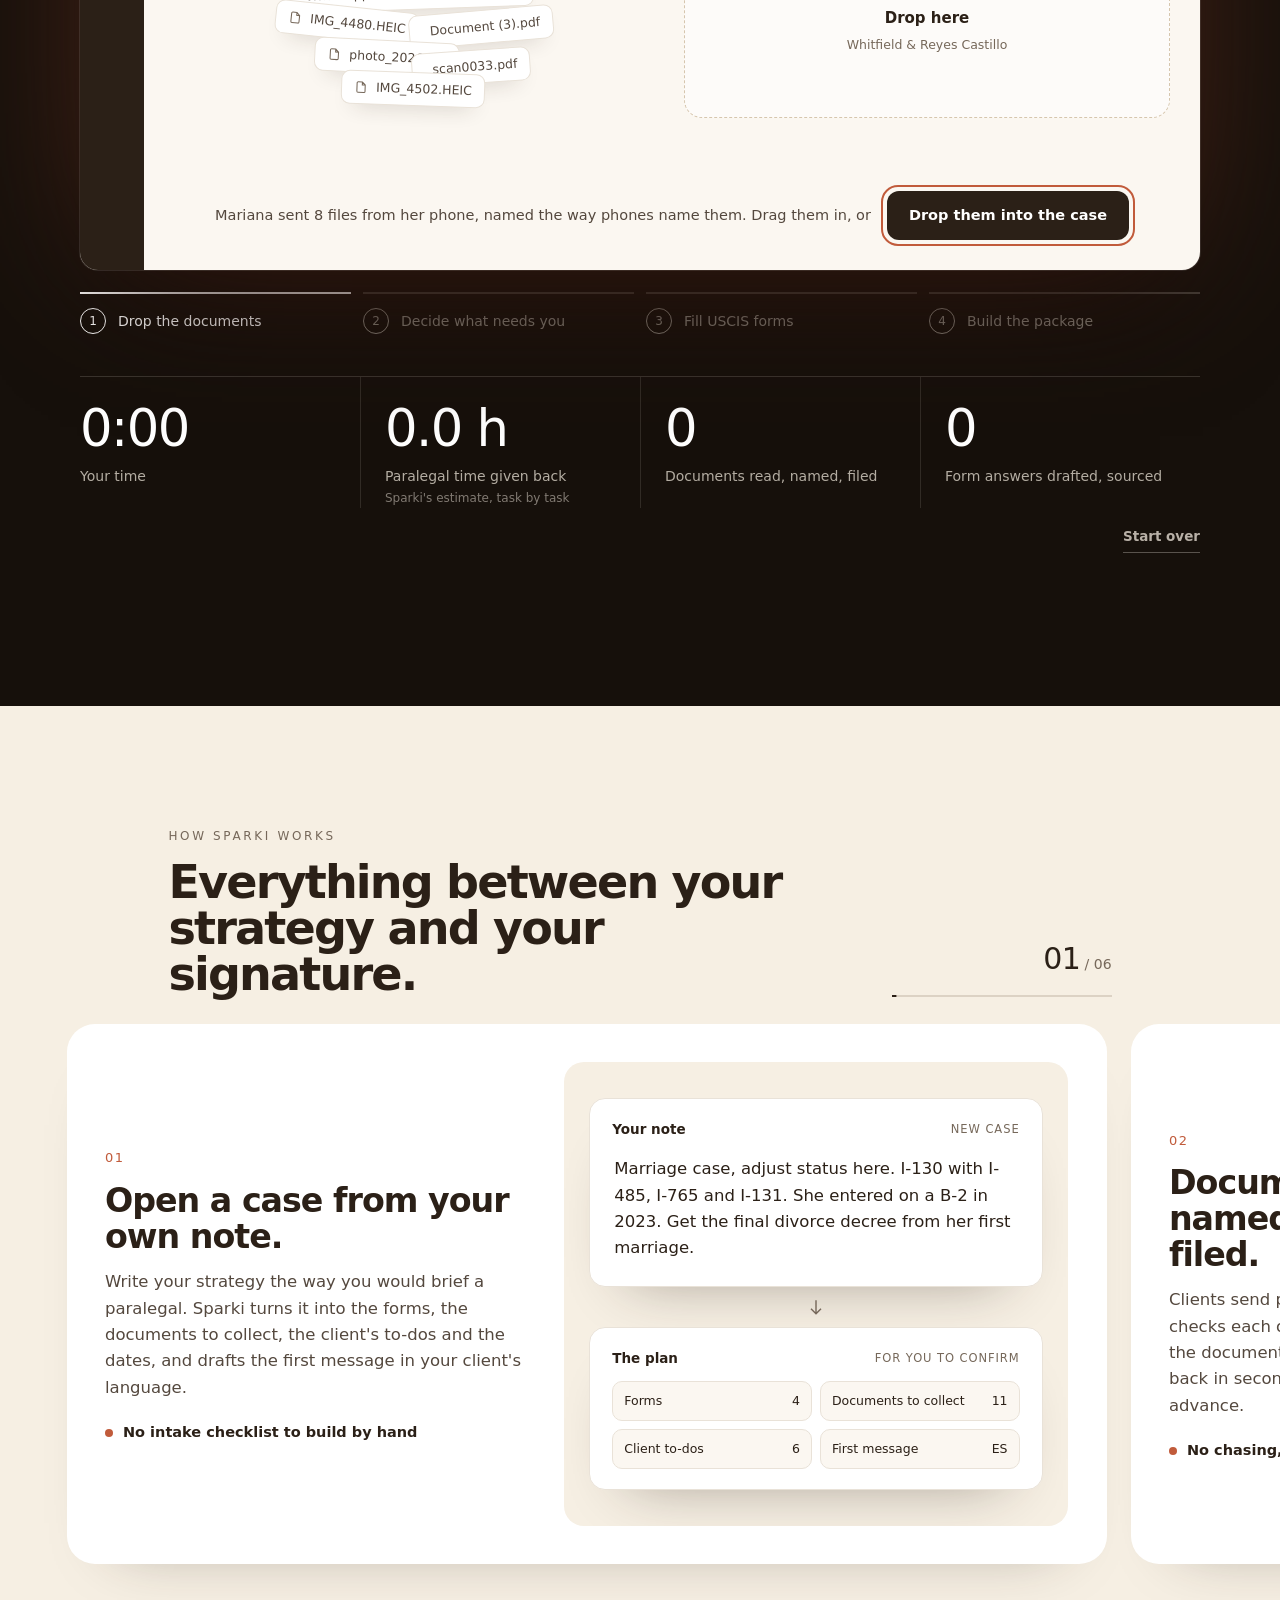
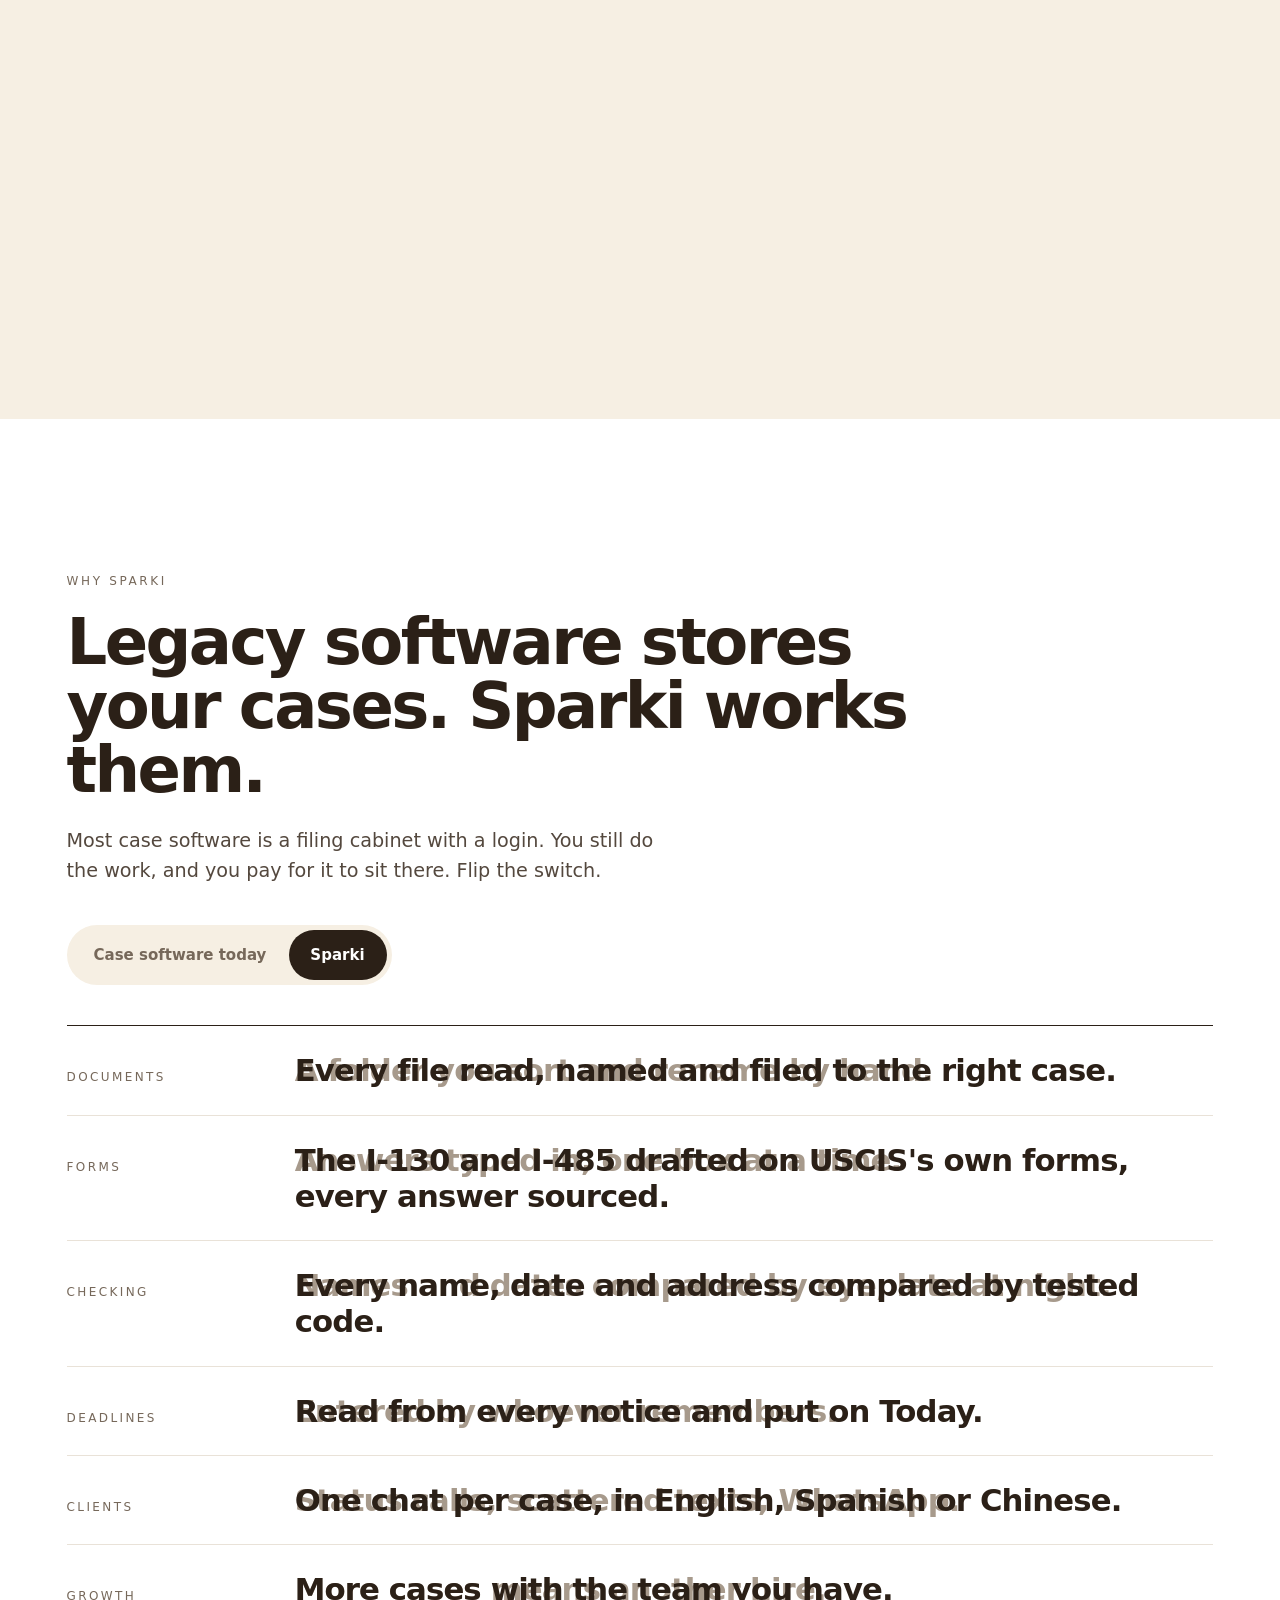
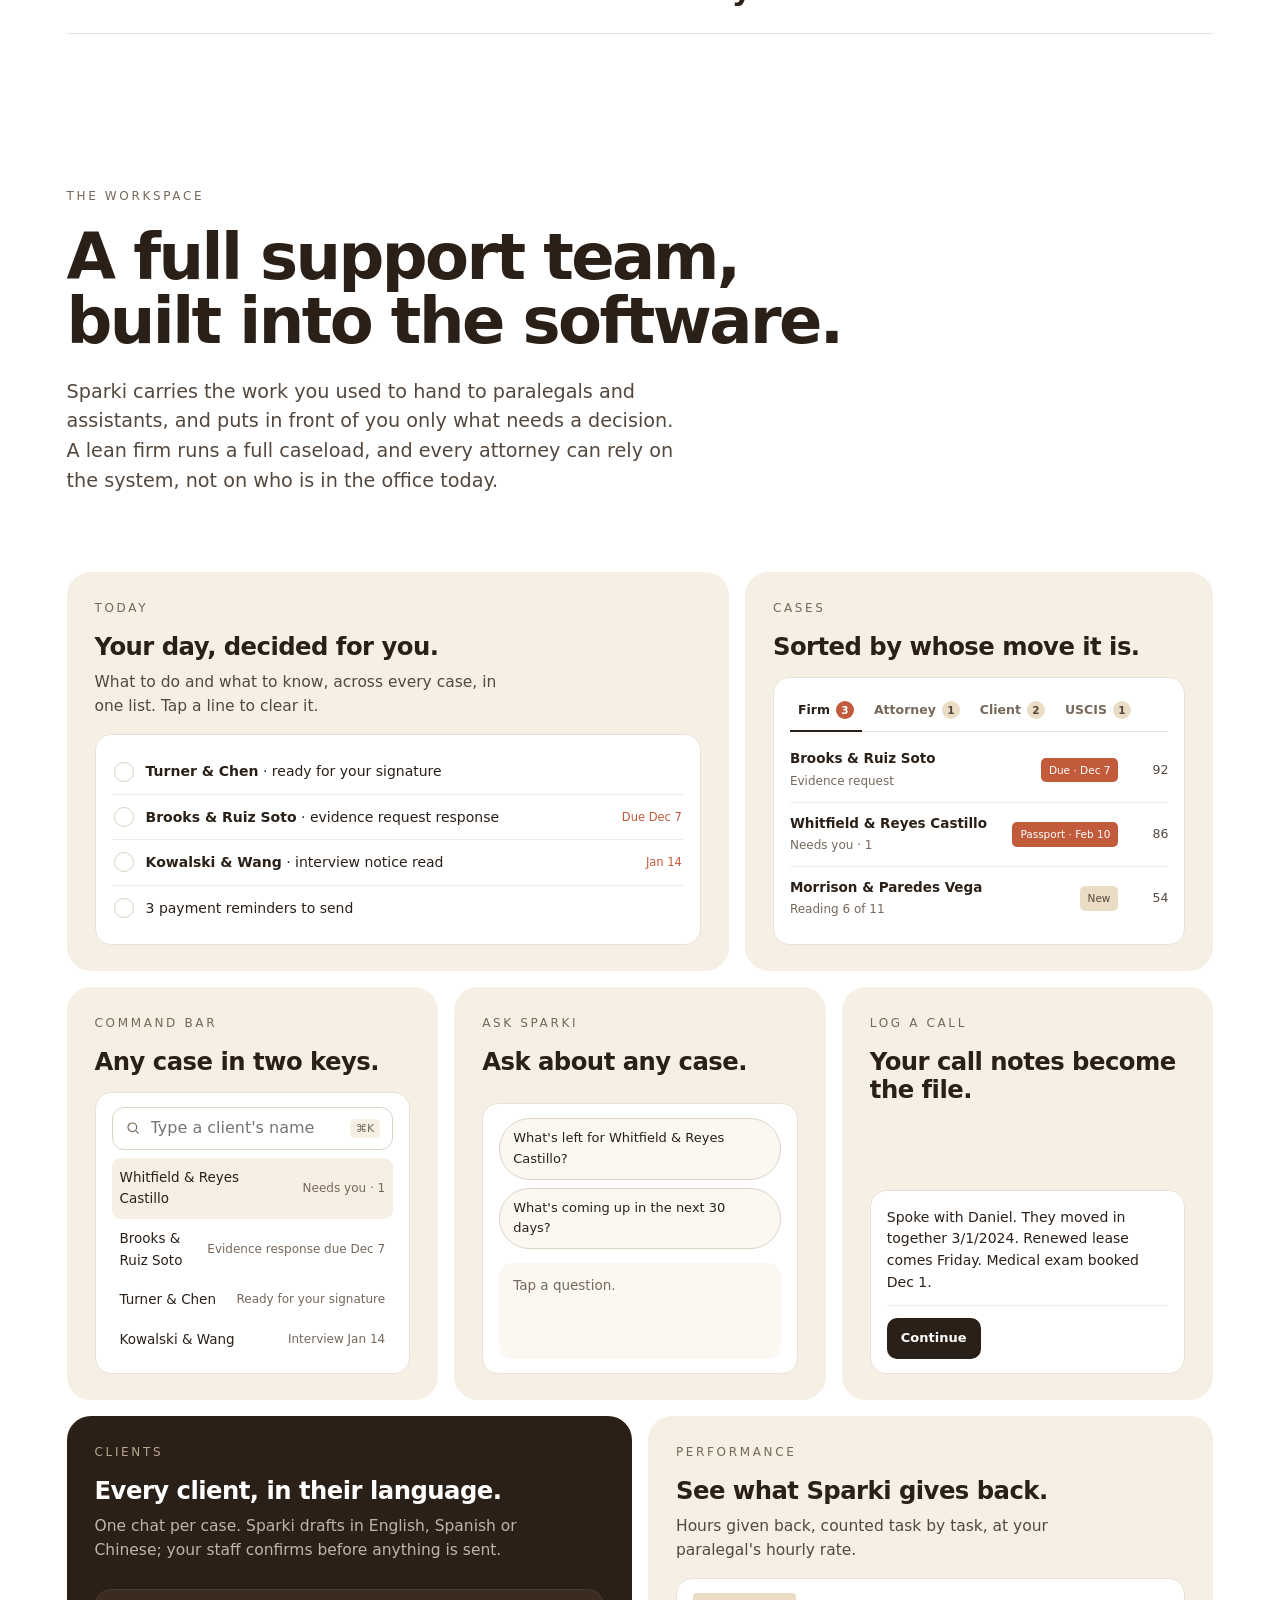
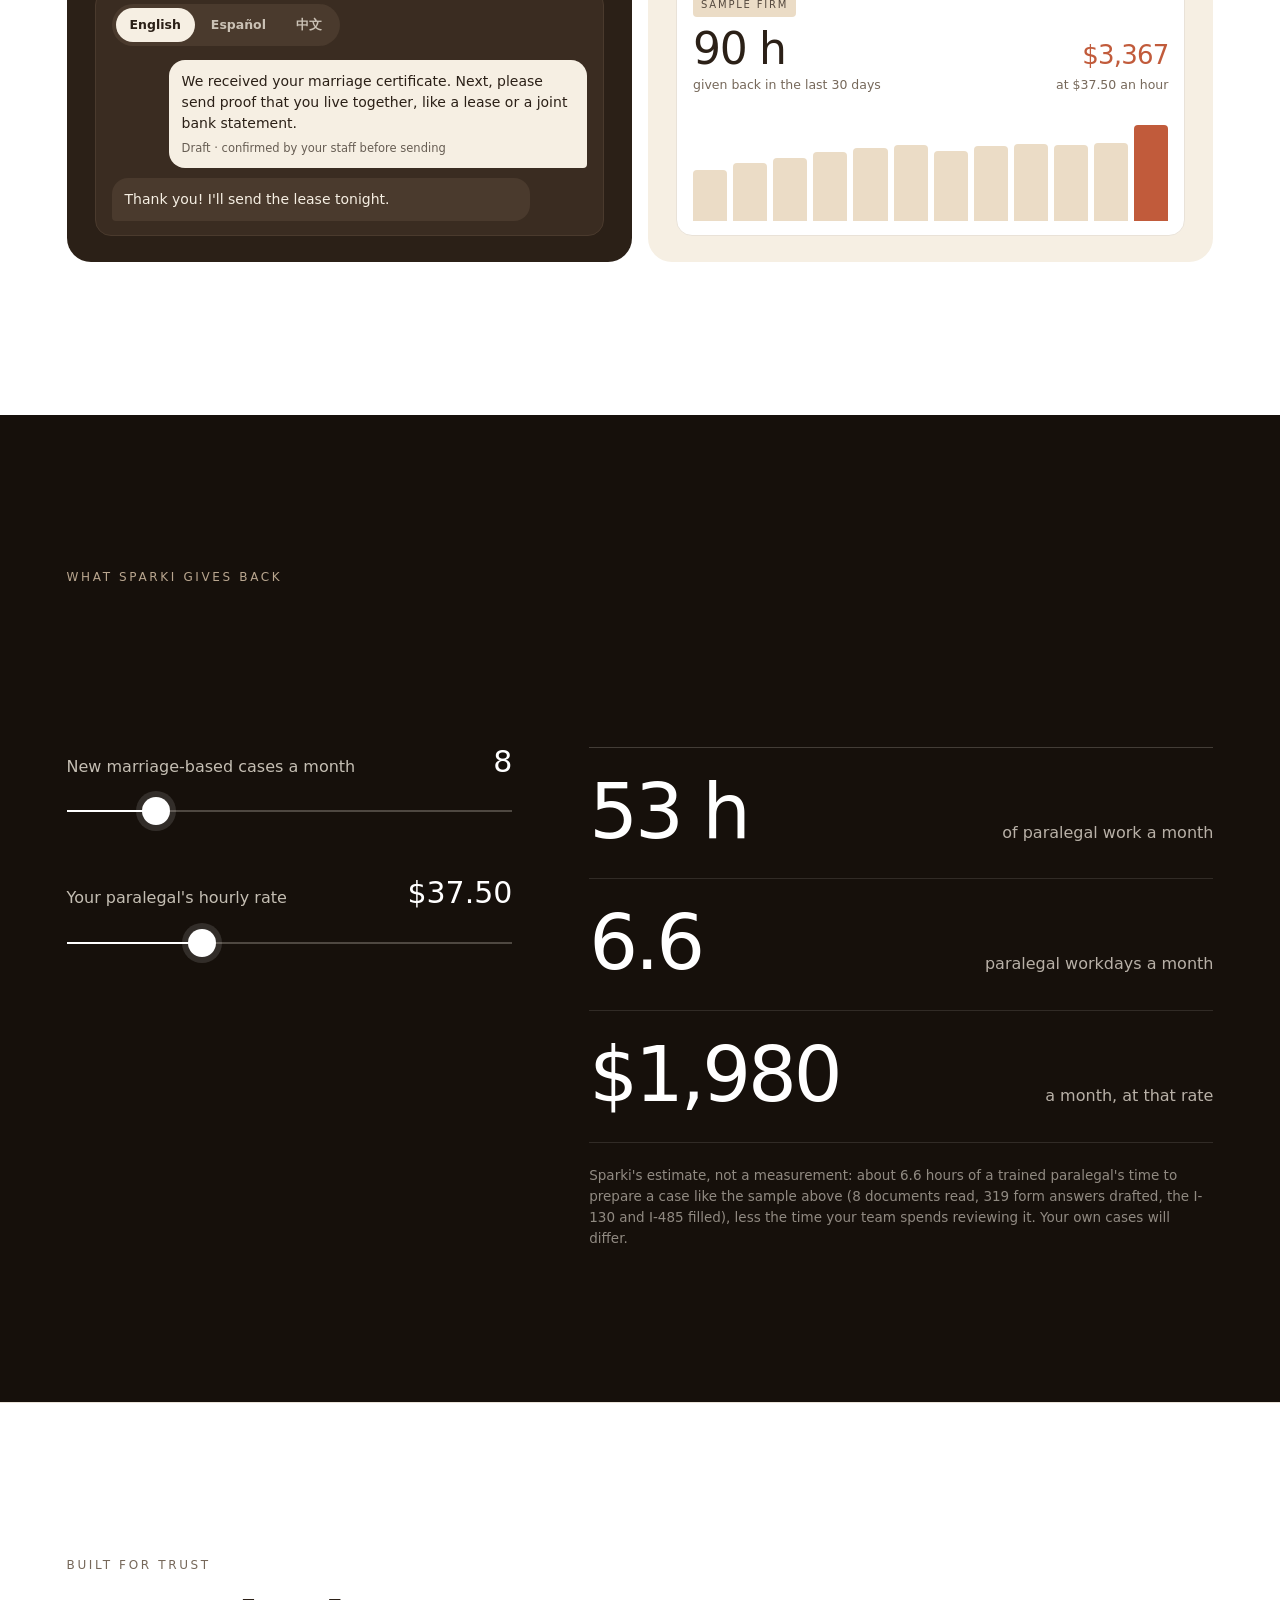
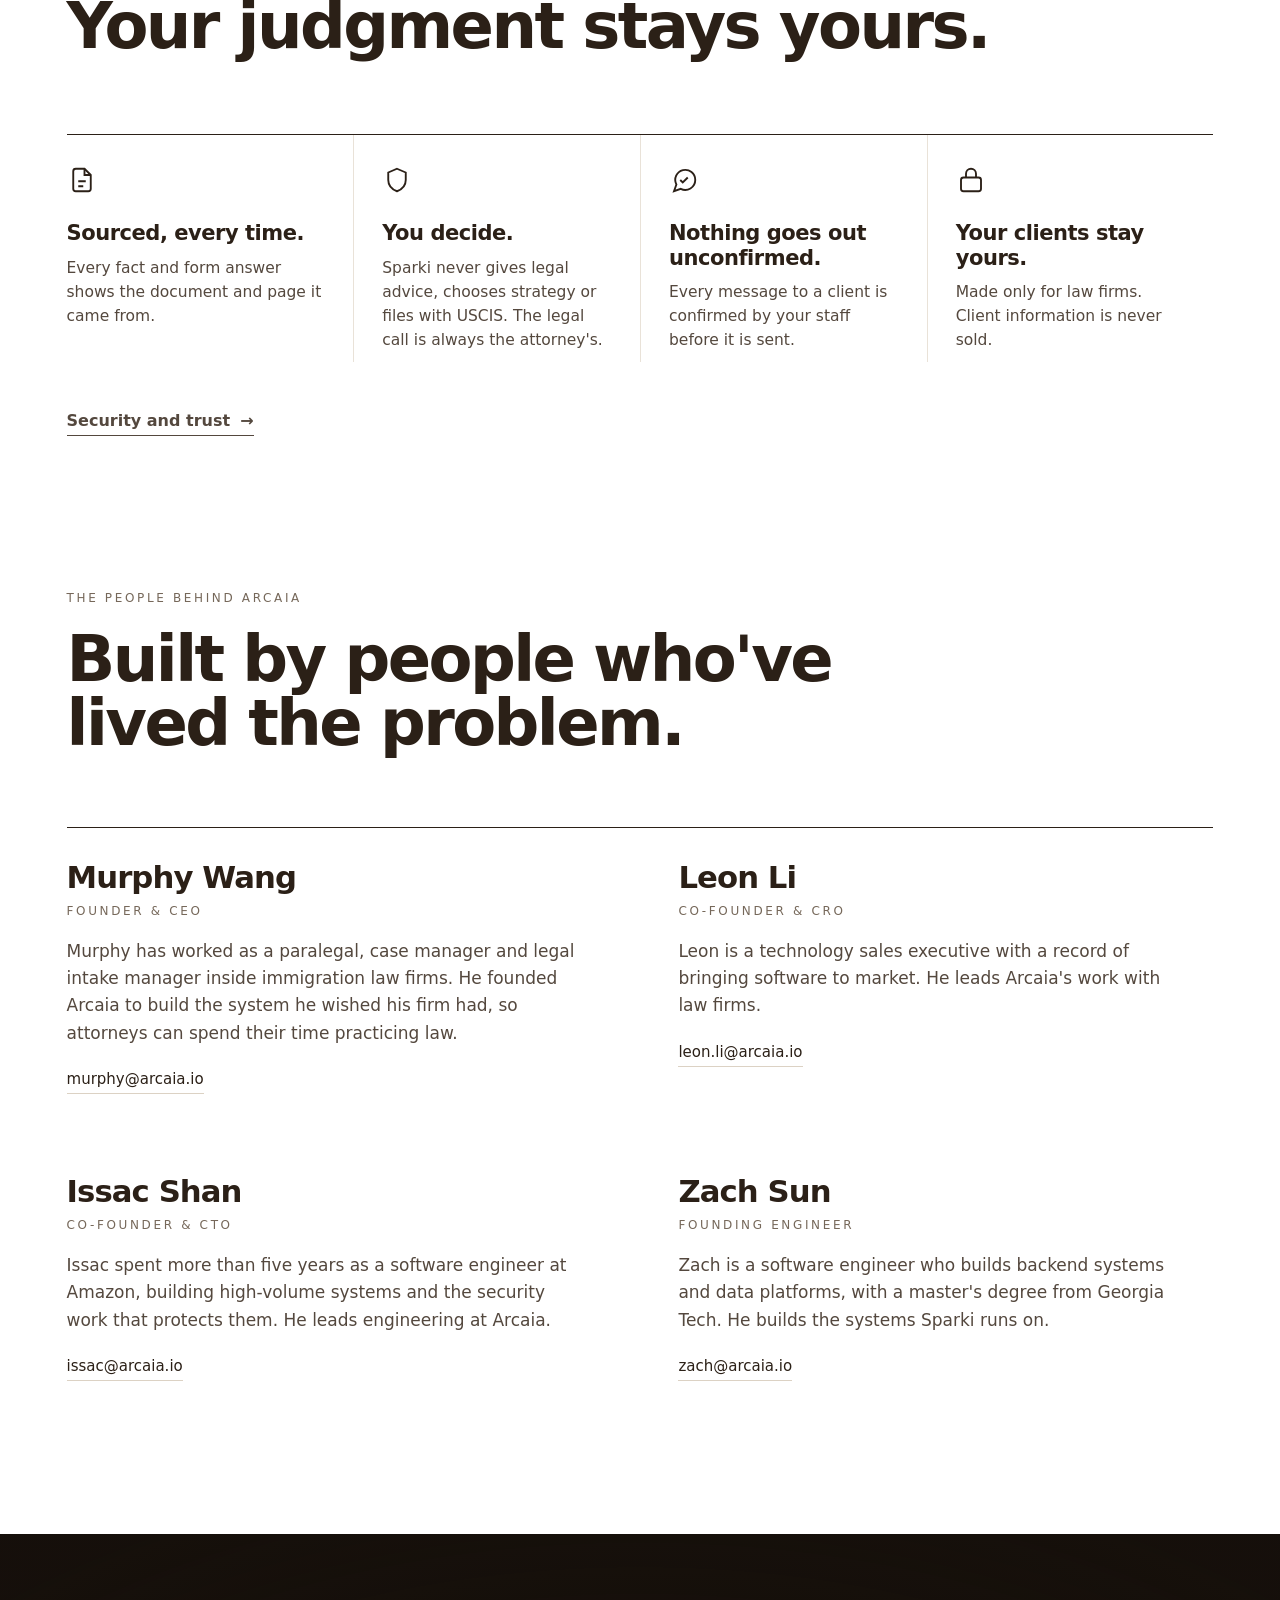
==== commit a3091074: "The team on the website: Issac Shan and Zach Sun join Murphy and Leon The home page and the company " ====
--- a/index.html
+++ b/index.html
@@ -562,7 +562,7 @@
       </div>
     </section>
 
-    <!-- The founders -->
+    <!-- The team -->
     <section class="sec" id="people" style="padding-top:0" aria-labelledby="people-title">
       <div class="wrap">
         <p class="label rv">The people behind Arcaia</p>
@@ -580,6 +580,18 @@
             <p class="bio">Leon is a technology sales executive with a record of bringing software to market. He leads Arcaia's work with law firms.</p>
             <a class="mail" href="mailto:leon.li@arcaia.io">leon.li@arcaia.io</a>
           </div>
+          <div class="person rv">
+            <h3>Issac Shan</h3>
+            <p class="label role">Co-founder &amp; CTO</p>
+            <p class="bio">Issac spent more than five years as a software engineer at Amazon, building high-volume systems and the security work that protects them. He leads engineering at Arcaia.</p>
+            <a class="mail" href="mailto:issac@arcaia.io">issac@arcaia.io</a>
+          </div>
+          <div class="person rv d1">
+            <h3>Zach Sun</h3>
+            <p class="label role">Founding Engineer</p>
+            <p class="bio">Zach is a software engineer who builds backend systems and data platforms, with a master's degree from Georgia Tech. He builds the systems Sparki runs on.</p>
+            <a class="mail" href="mailto:zach@arcaia.io">zach@arcaia.io</a>
+          </div>
         </div>
       </div>
     </section>
@@ -601,7 +613,7 @@
       <div class="foot">
         <div><a class="brand-f" href="index.html" aria-label="Arcaia, home"><img src="assets/brand/arcaia-logo-horizontal-light.svg" alt="" width="136" height="40" loading="lazy"></a><p class="motto">Makers of Sparki, the AI case workspace for immigration law firms.</p></div>
         <nav aria-label="Product"><h2>Product</h2><a href="index.html#try">Try it</a><a href="product.html">Overview</a><a href="index.html#how">How it works</a><a href="security.html">Security and trust</a></nav>
-        <nav aria-label="Company"><h2>Company</h2><a href="company.html">About Arcaia</a><a href="company.html#founders">Founders</a><a href="demo.html#faq">Questions</a></nav>
+        <nav aria-label="Company"><h2>Company</h2><a href="company.html">About Arcaia</a><a href="company.html#founders">Team</a><a href="demo.html#faq">Questions</a></nav>
         <nav aria-label="Contact"><h2>Contact</h2><a href="demo.html">Request a demo</a><a href="mailto:murphy@arcaia.io">murphy@arcaia.io</a><a href="mailto:leon.li@arcaia.io">leon.li@arcaia.io</a></nav>
       </div>
       <div class="legal">
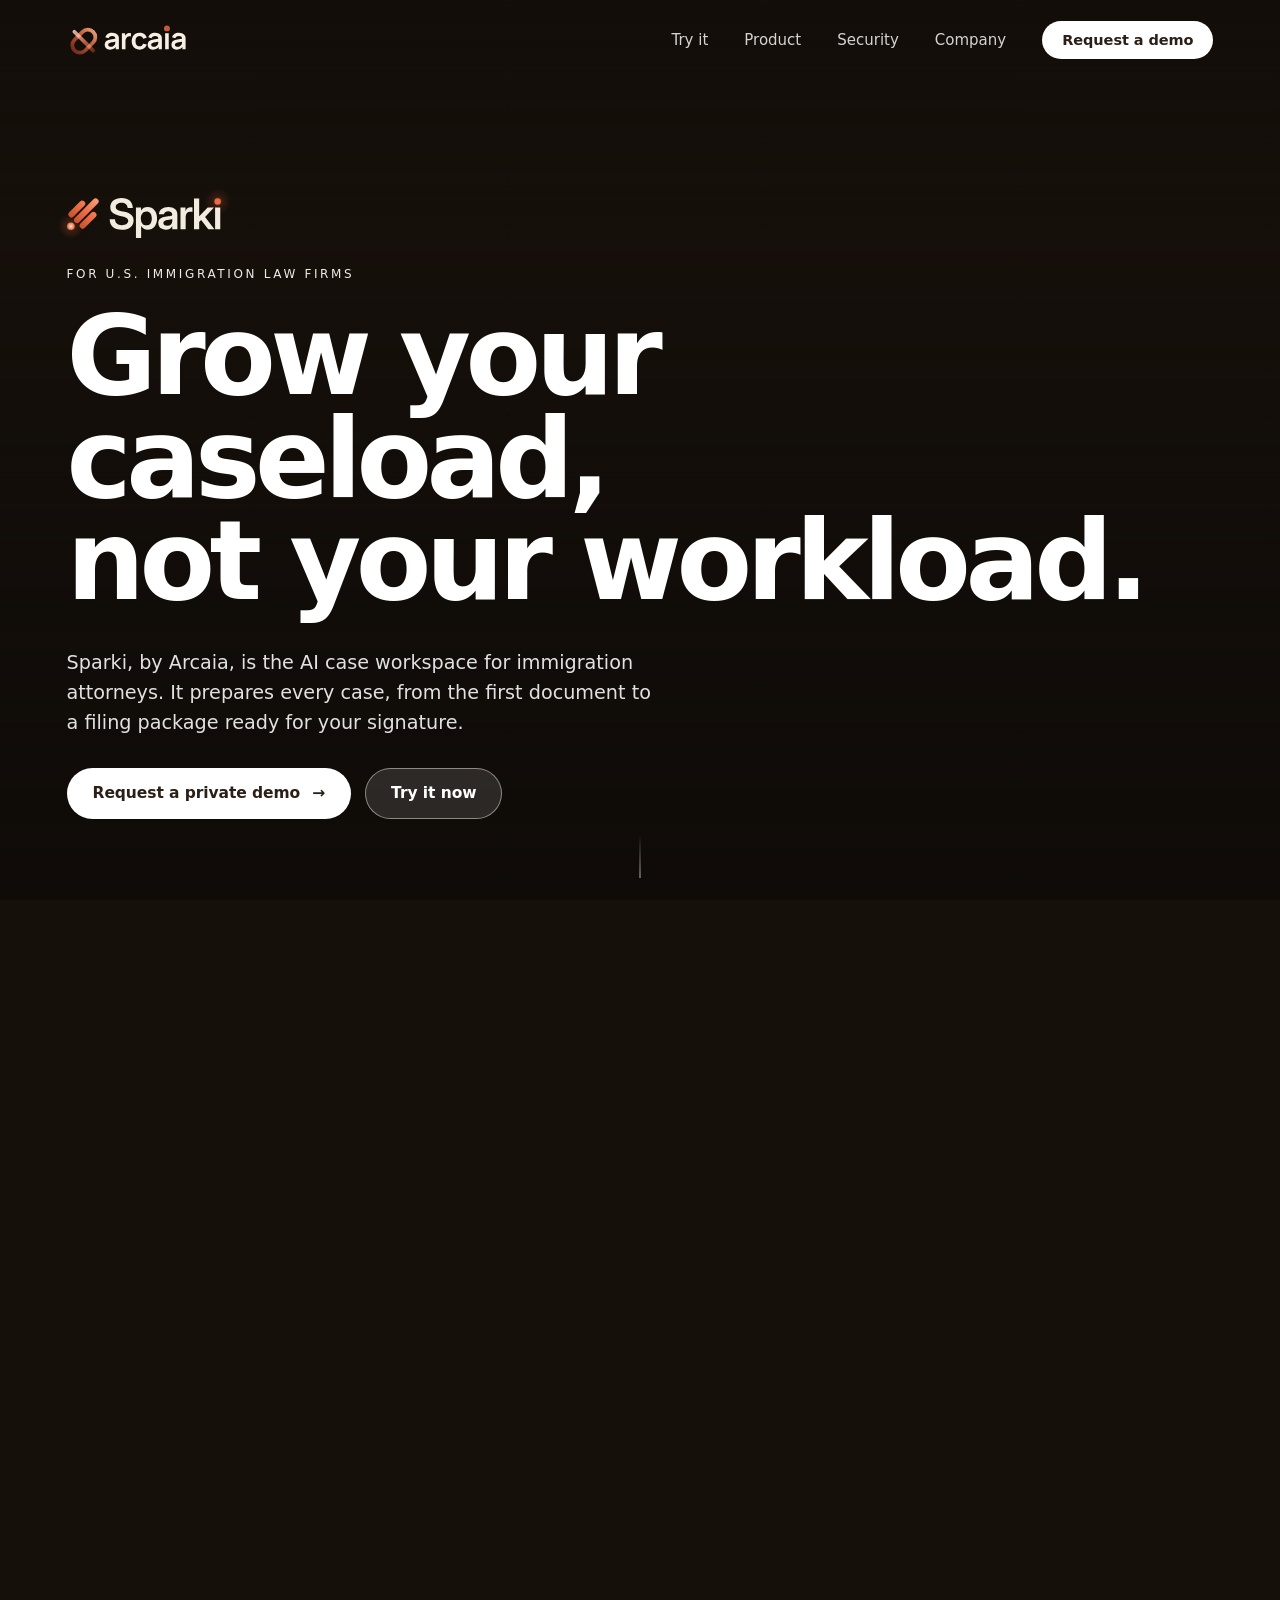
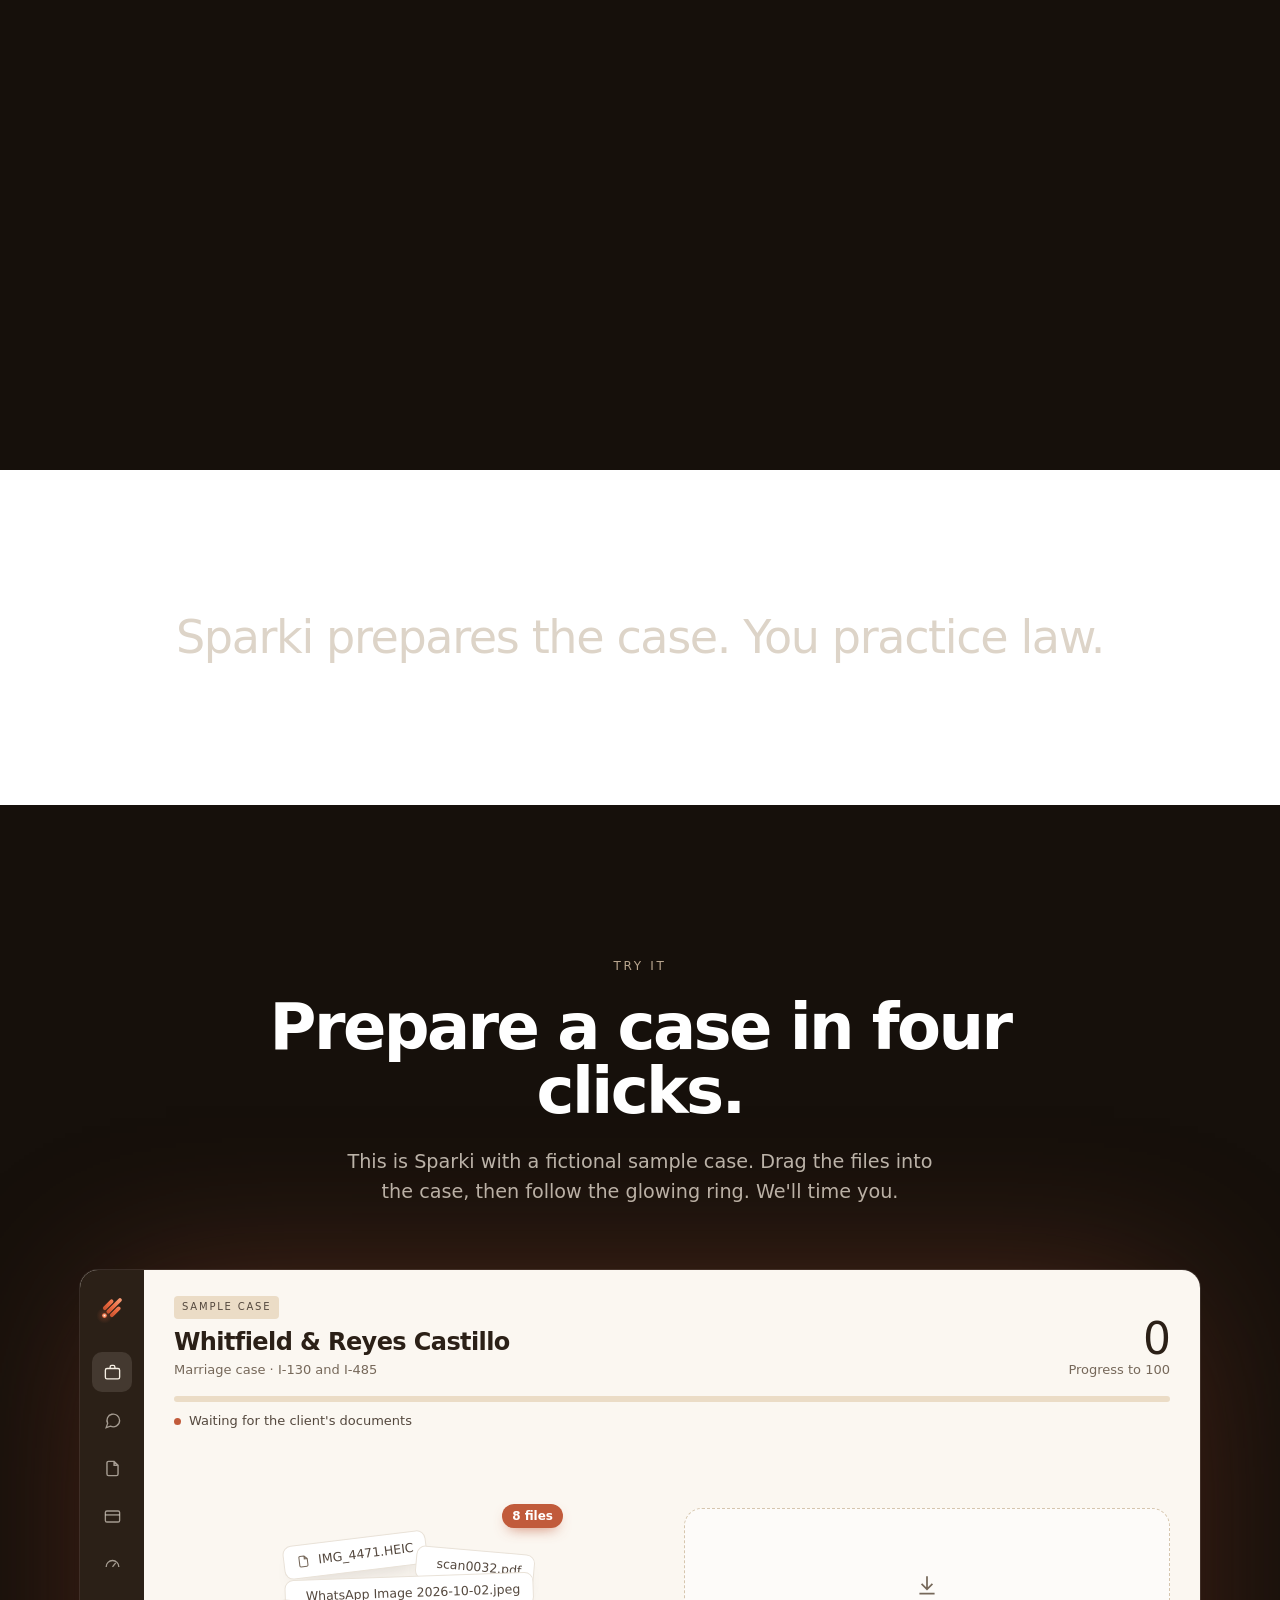
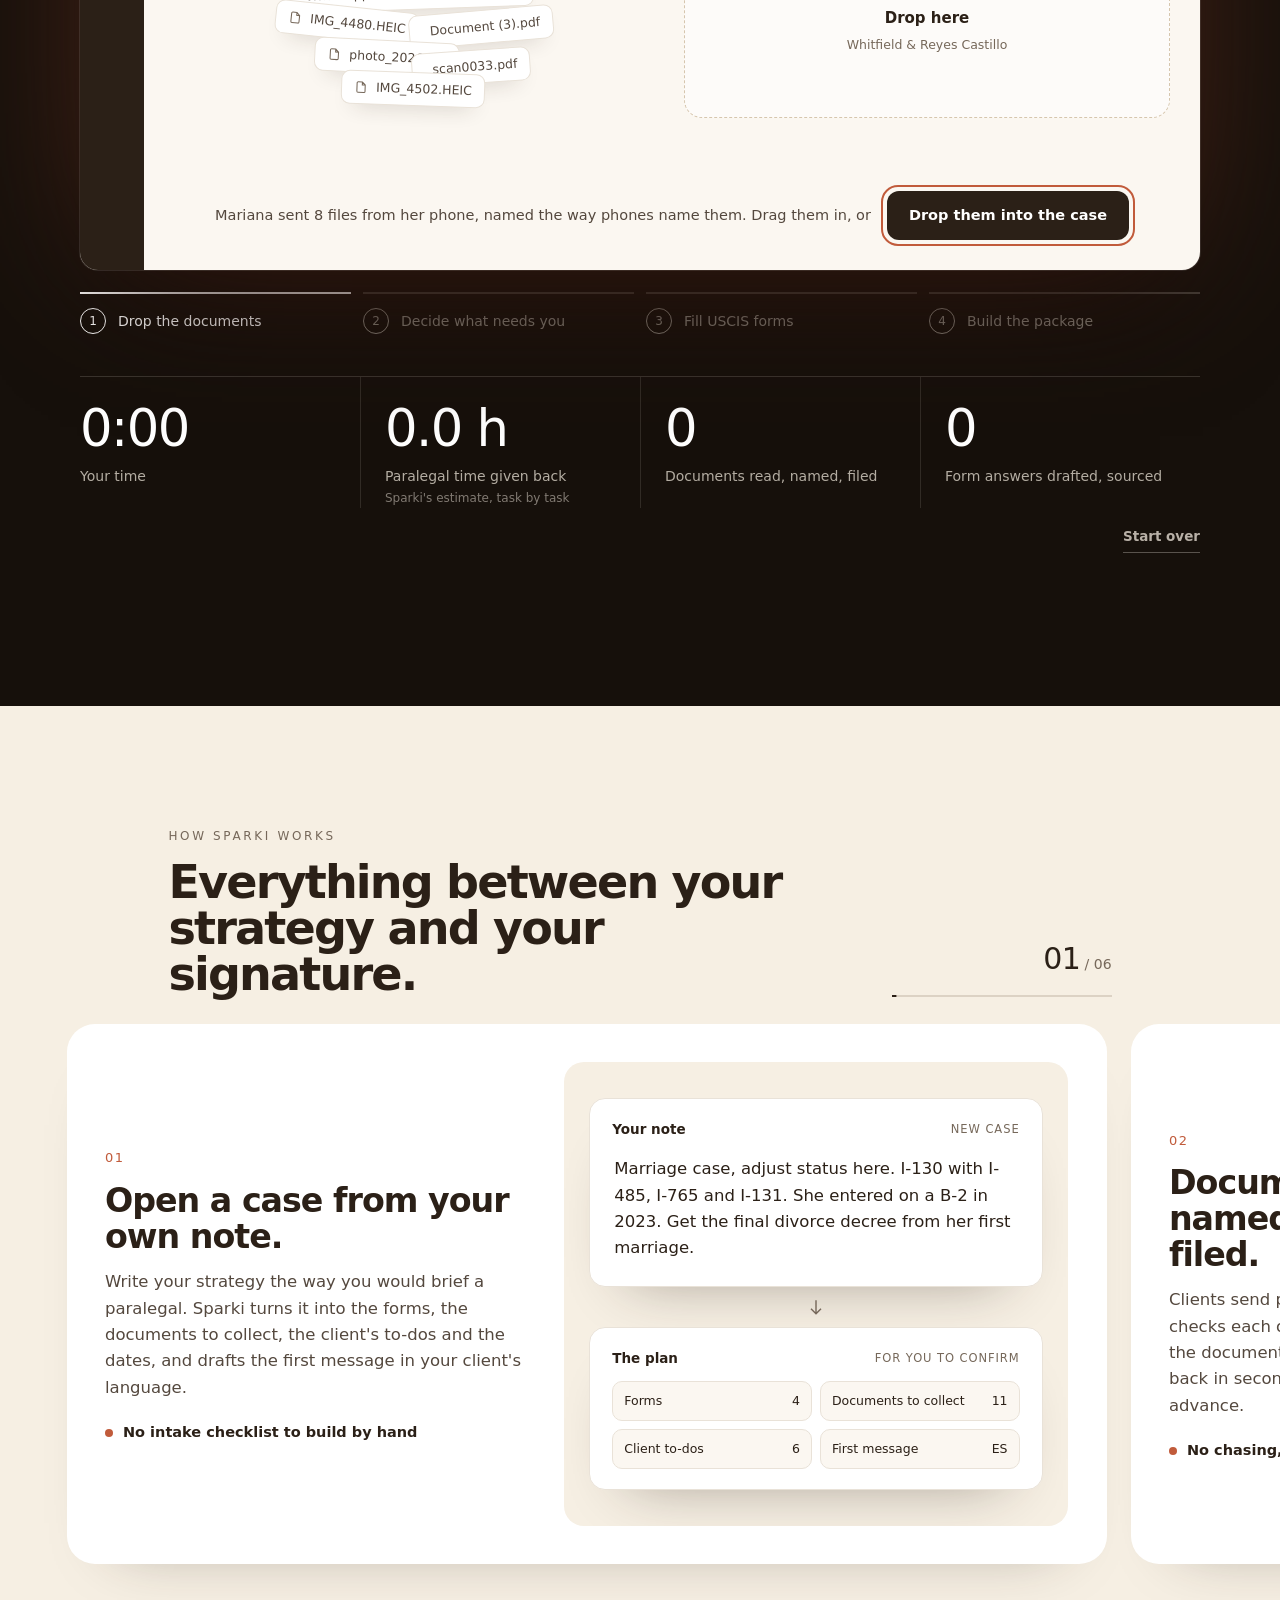
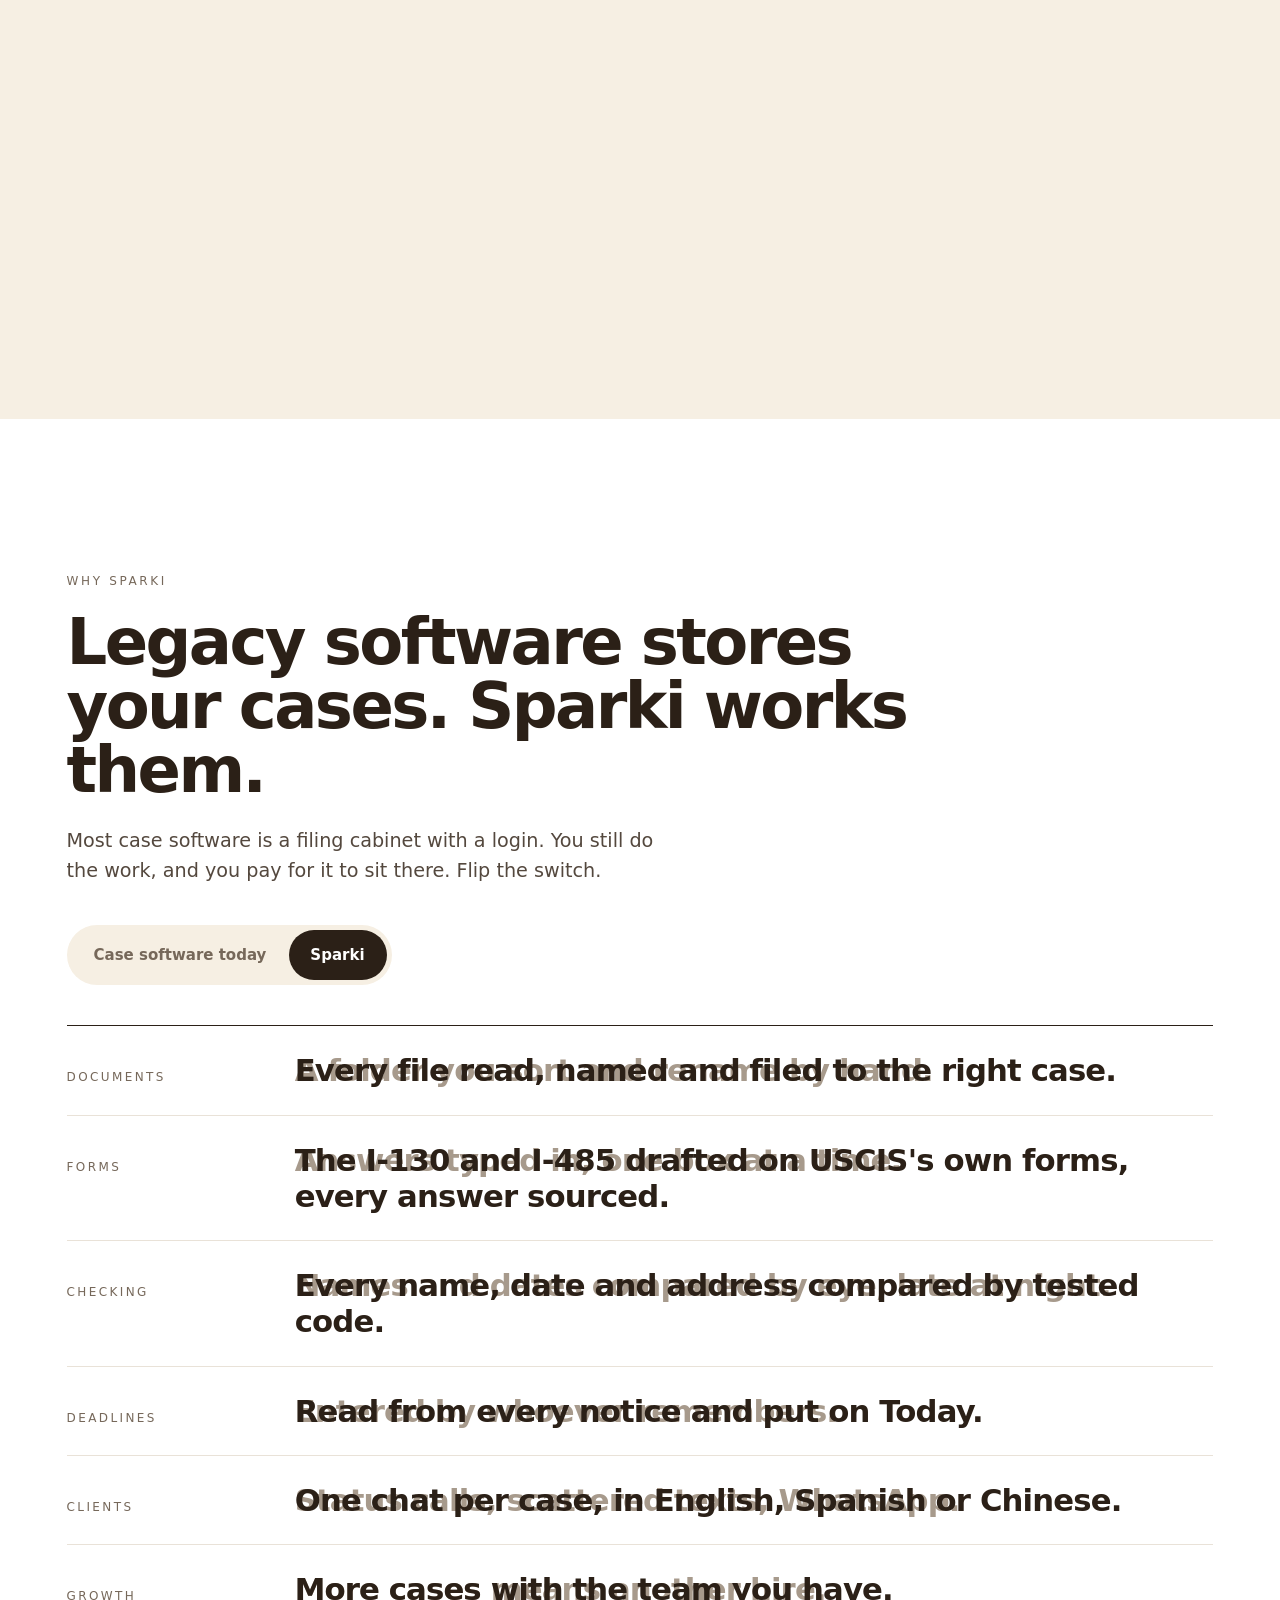
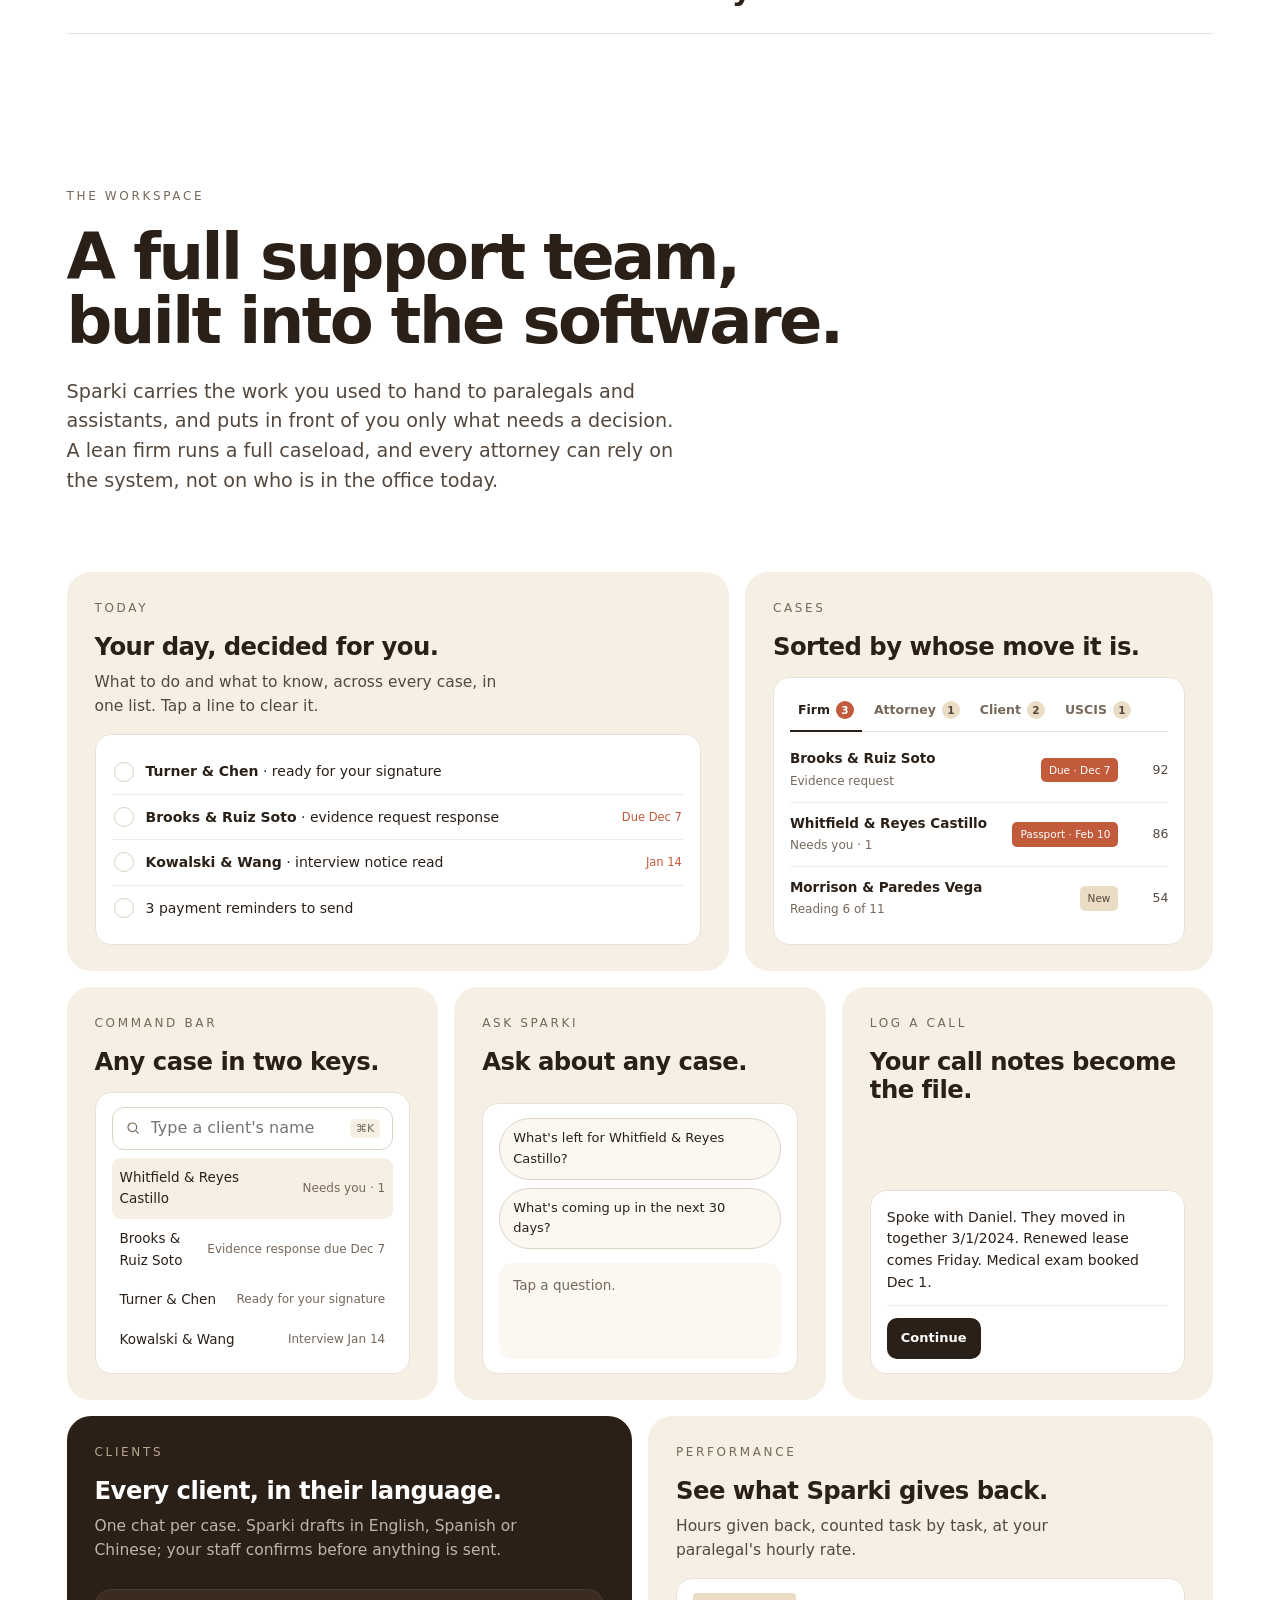
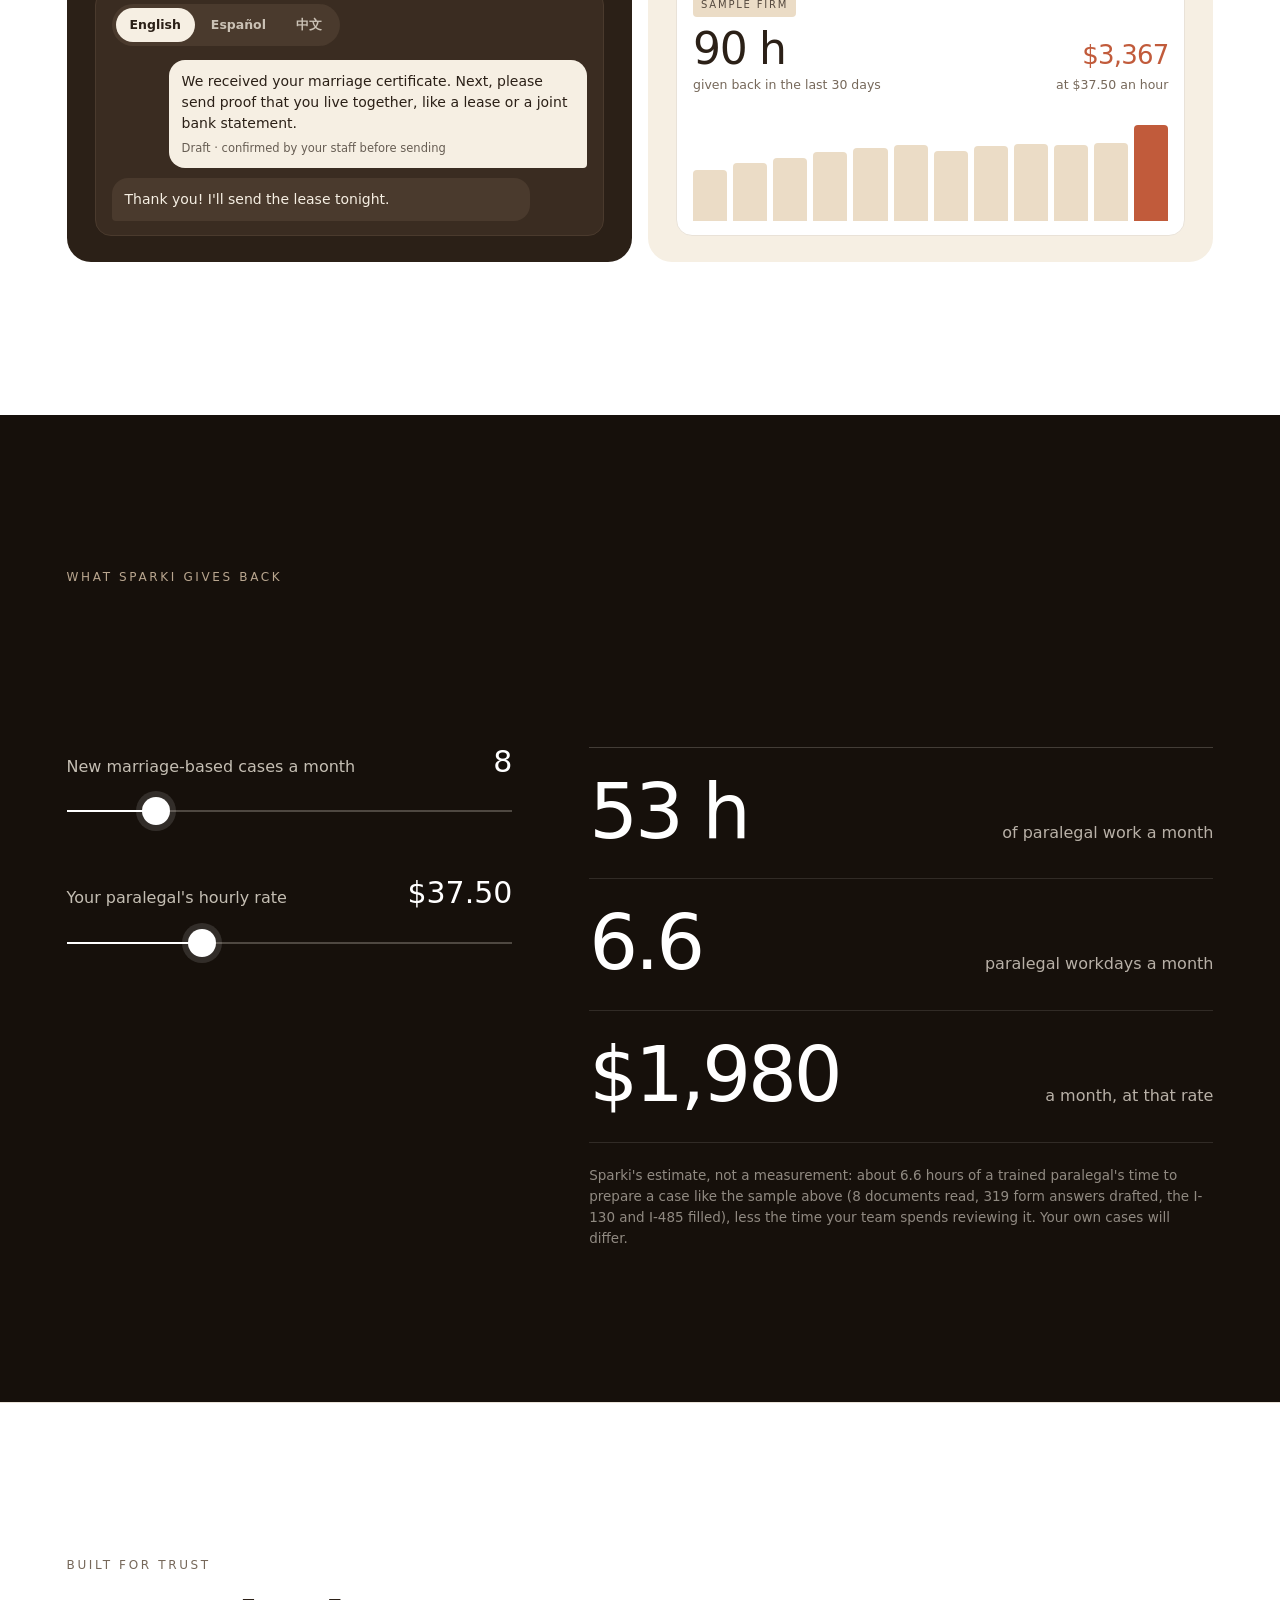
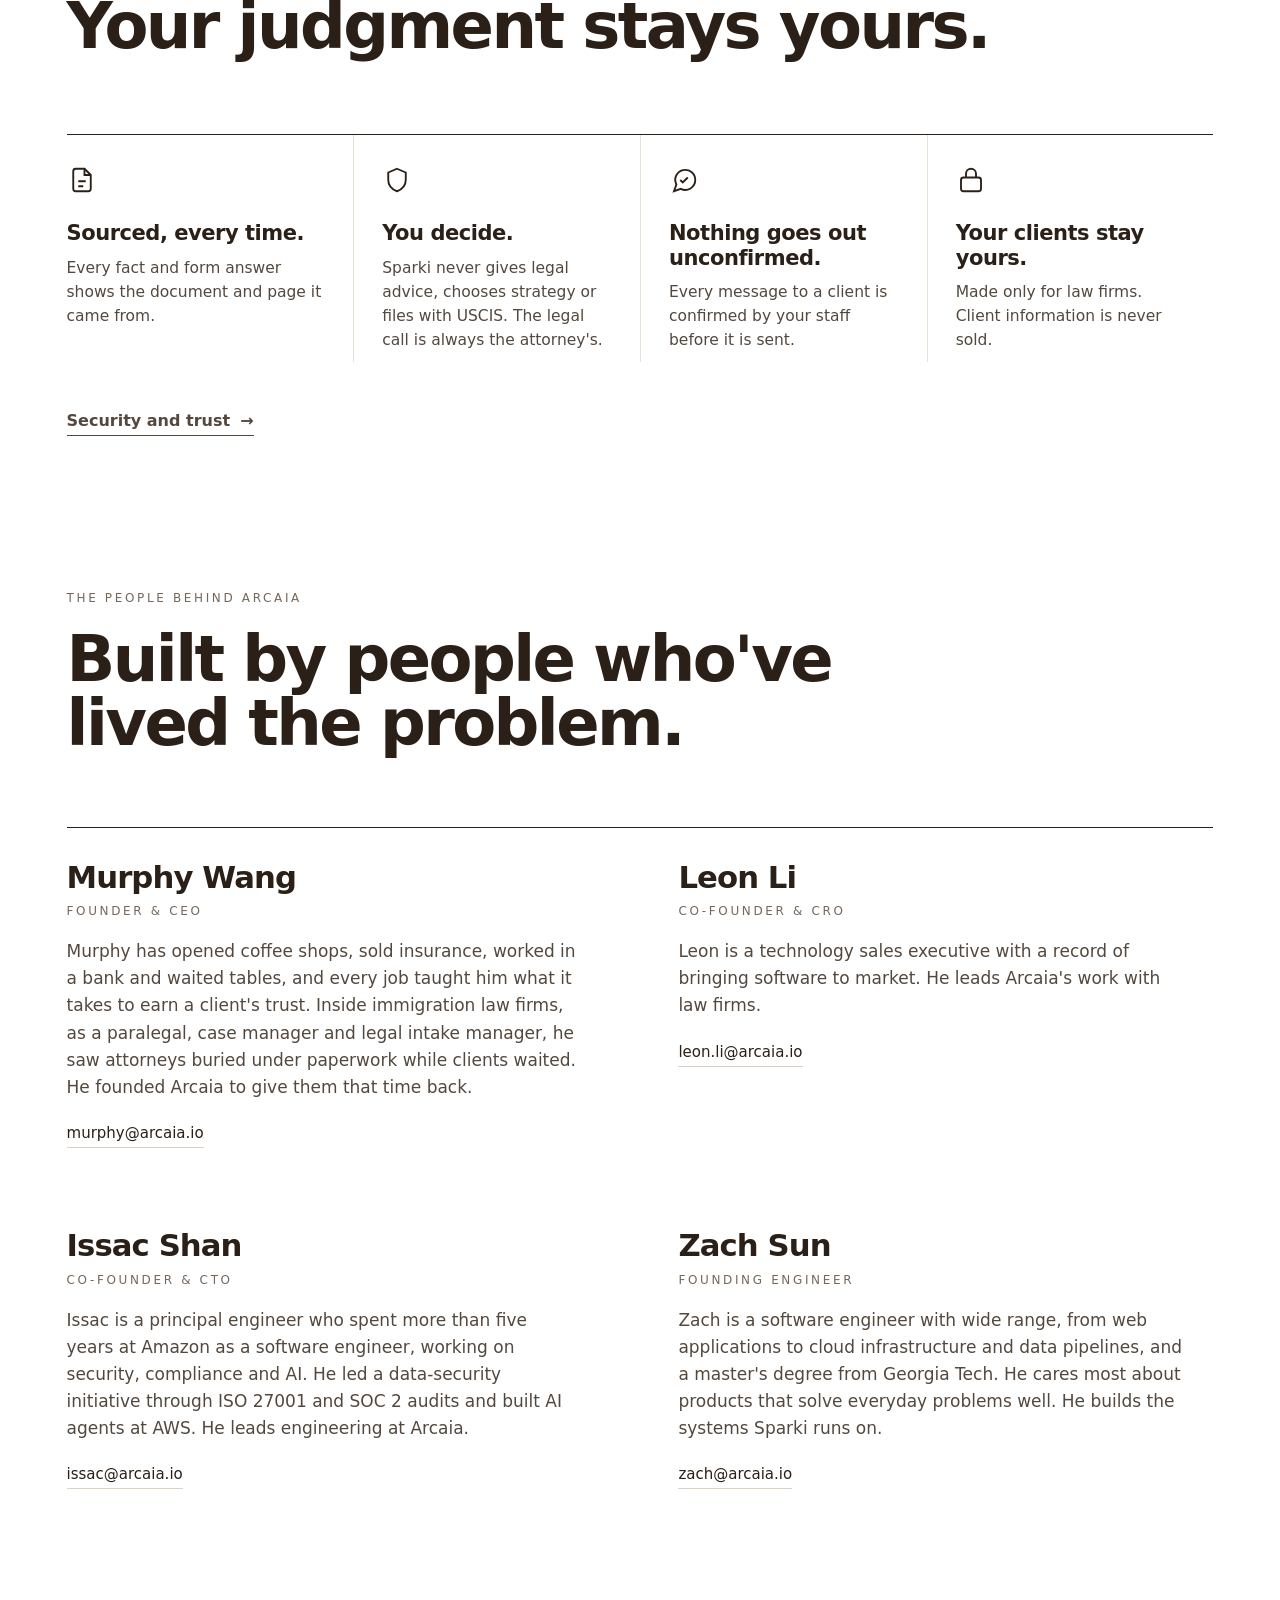
==== commit 878dae12: "New bios for Murphy, Issac and Zach Murphy's tells the jobs before law (coffee shops, insurance, a b" ====
--- a/index.html
+++ b/index.html
@@ -571,7 +571,7 @@
           <div class="person rv">
             <h3>Murphy Wang</h3>
             <p class="label role">Founder &amp; CEO</p>
-            <p class="bio">Murphy has worked as a paralegal, case manager and legal intake manager inside immigration law firms. He founded Arcaia to build the system he wished his firm had, so attorneys can spend their time practicing law.</p>
+            <p class="bio">Murphy has opened coffee shops, sold insurance, worked in a bank and waited tables, and every job taught him what it takes to earn a client's trust. Inside immigration law firms, as a paralegal, case manager and legal intake manager, he saw attorneys buried under paperwork while clients waited. He founded Arcaia to give them that time back.</p>
             <a class="mail" href="mailto:murphy@arcaia.io">murphy@arcaia.io</a>
           </div>
           <div class="person rv d1">
@@ -583,13 +583,13 @@
           <div class="person rv">
             <h3>Issac Shan</h3>
             <p class="label role">Co-founder &amp; CTO</p>
-            <p class="bio">Issac spent more than five years as a software engineer at Amazon, building high-volume systems and the security work that protects them. He leads engineering at Arcaia.</p>
+            <p class="bio">Issac is a principal engineer who spent more than five years at Amazon as a software engineer, working on security, compliance and AI. He led a data-security initiative through ISO 27001 and SOC 2 audits and built AI agents at AWS. He leads engineering at Arcaia.</p>
             <a class="mail" href="mailto:issac@arcaia.io">issac@arcaia.io</a>
           </div>
           <div class="person rv d1">
             <h3>Zach Sun</h3>
             <p class="label role">Founding Engineer</p>
-            <p class="bio">Zach is a software engineer who builds backend systems and data platforms, with a master's degree from Georgia Tech. He builds the systems Sparki runs on.</p>
+            <p class="bio">Zach is a software engineer with wide range, from web applications to cloud infrastructure and data pipelines, and a master's degree from Georgia Tech. He cares most about products that solve everyday problems well. He builds the systems Sparki runs on.</p>
             <a class="mail" href="mailto:zach@arcaia.io">zach@arcaia.io</a>
           </div>
         </div>
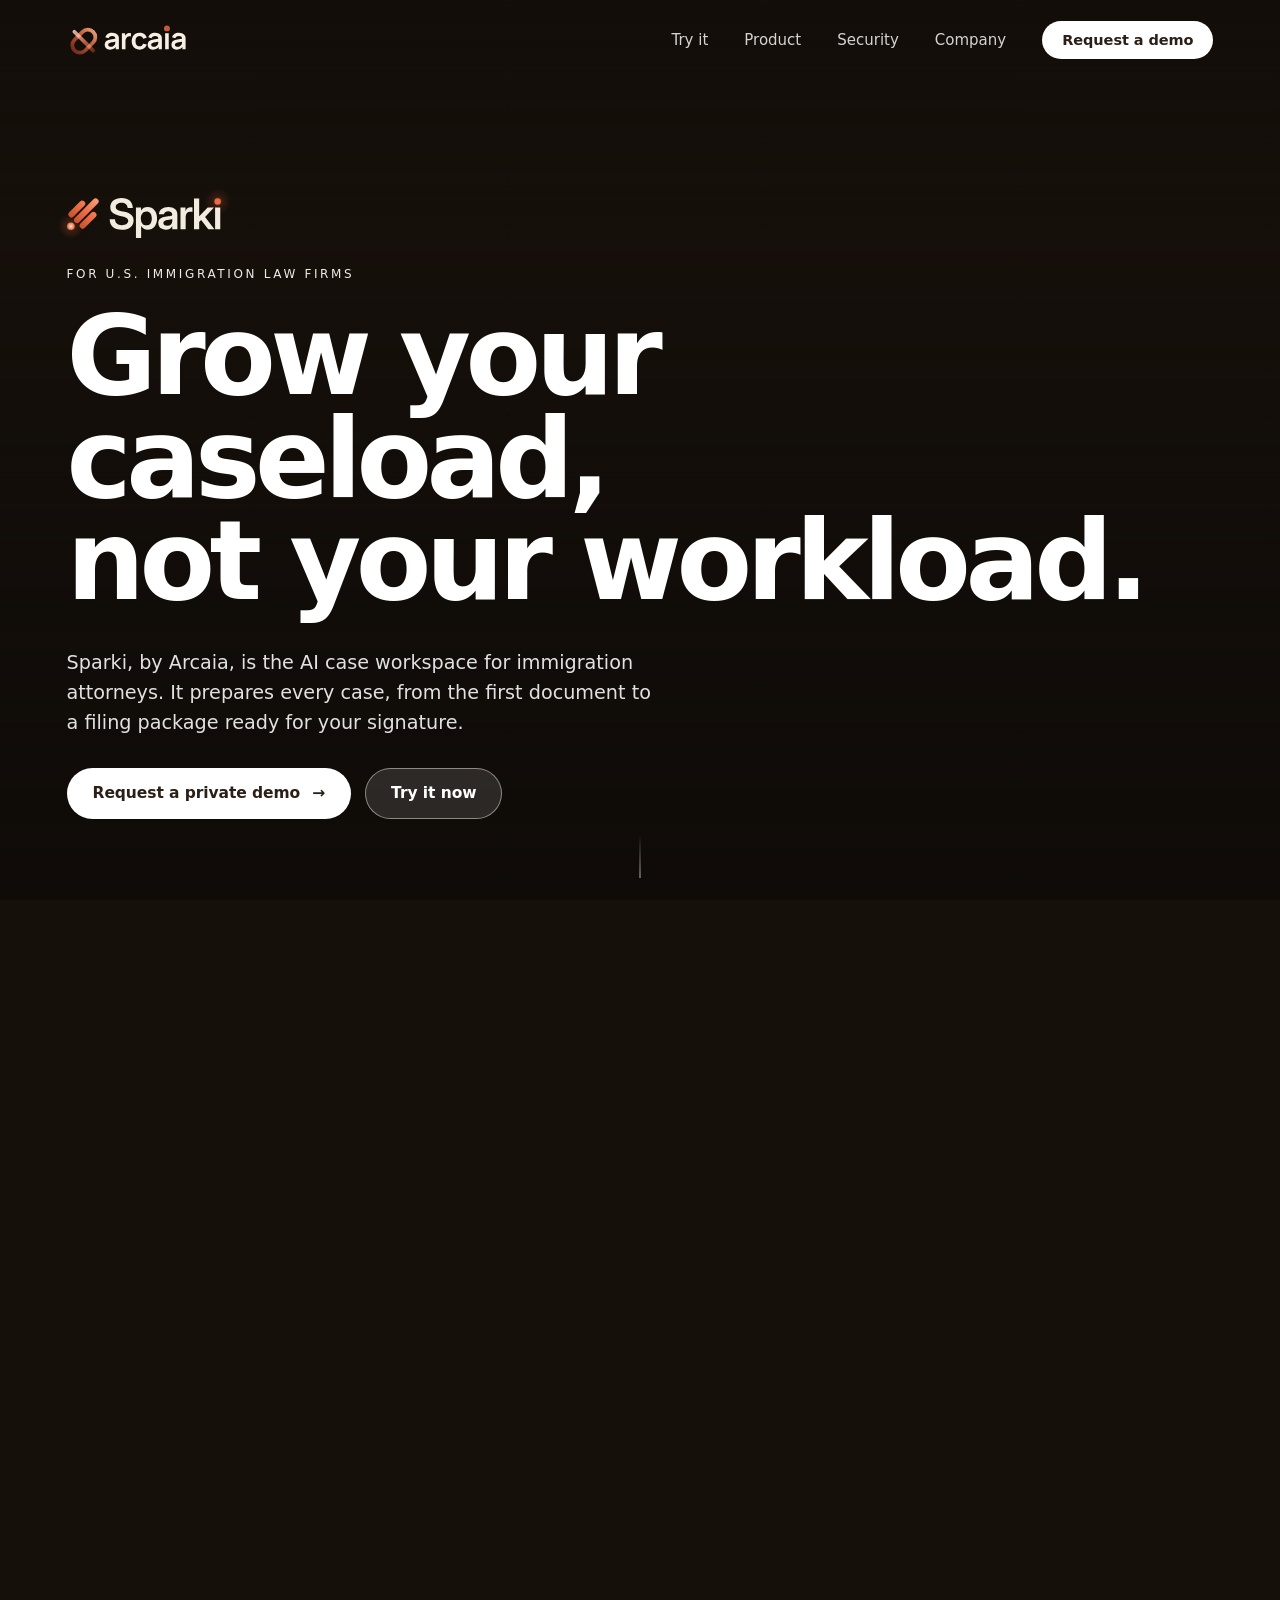
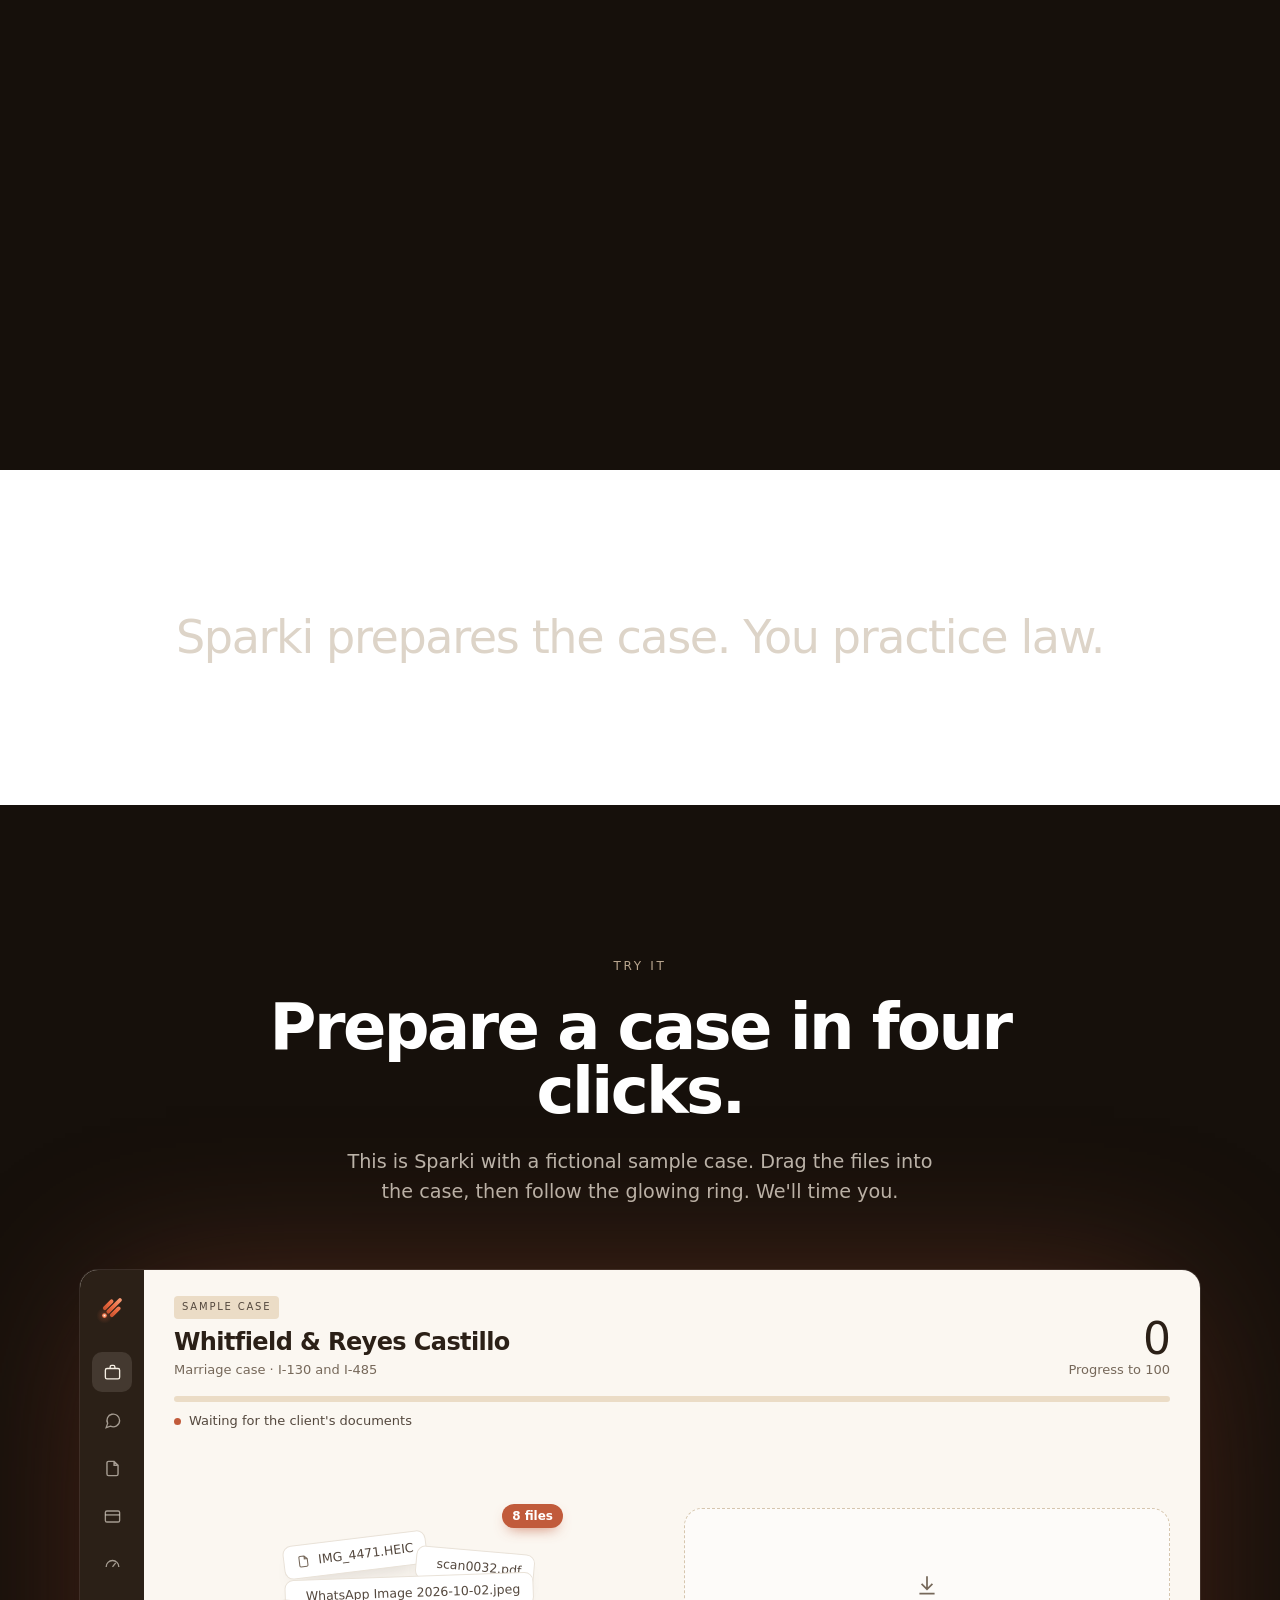
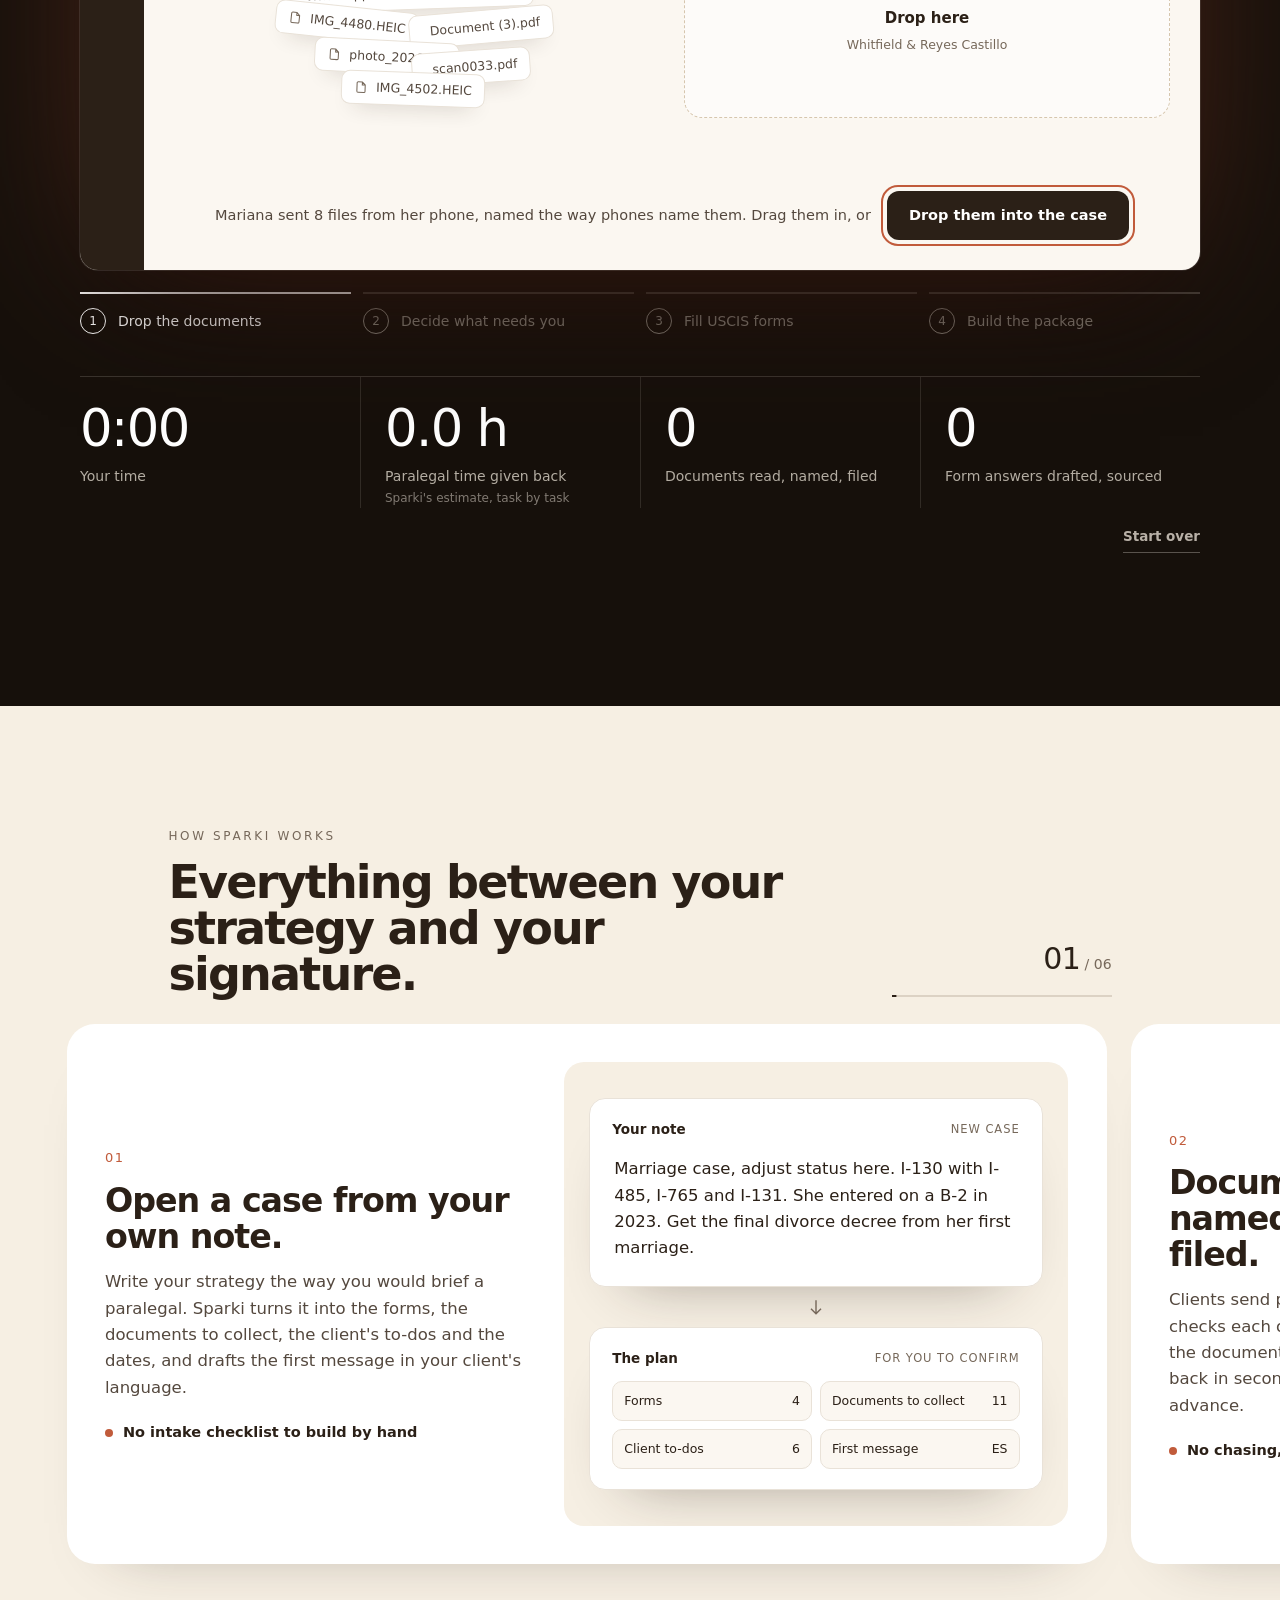
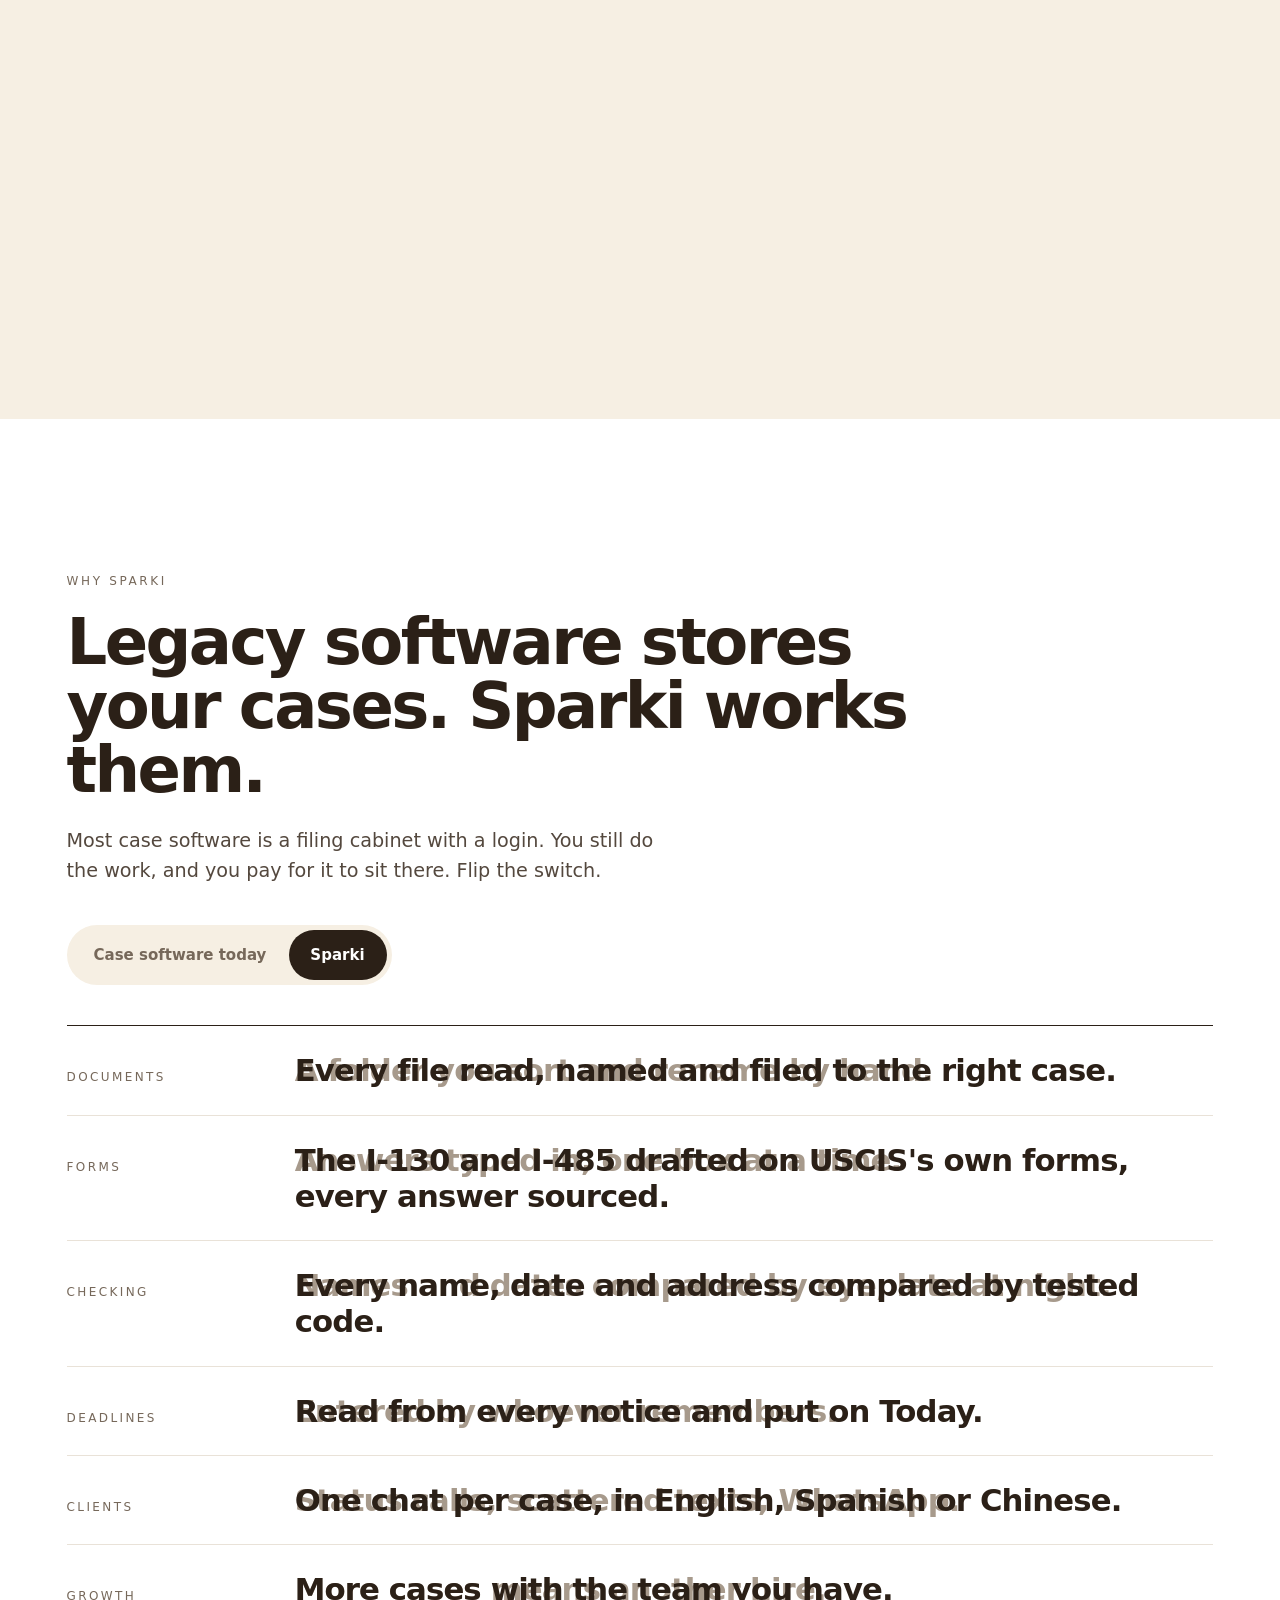
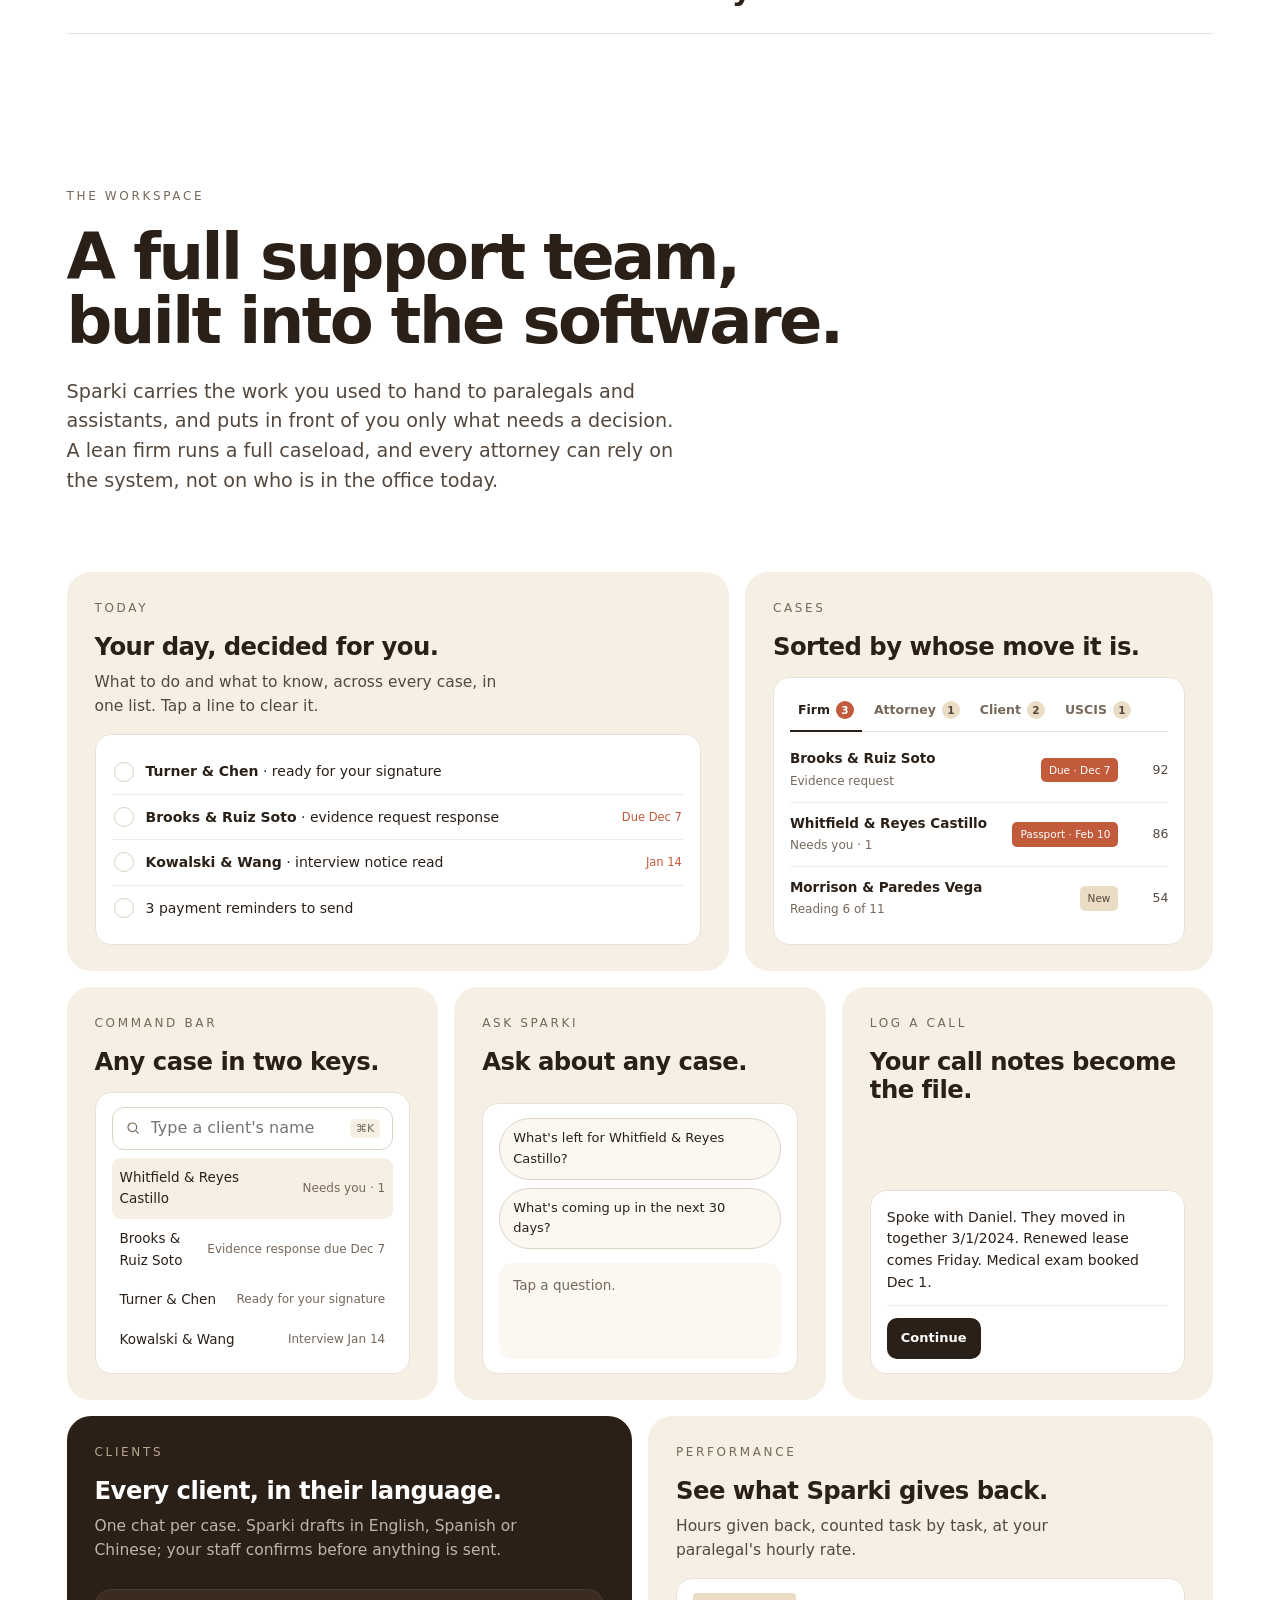
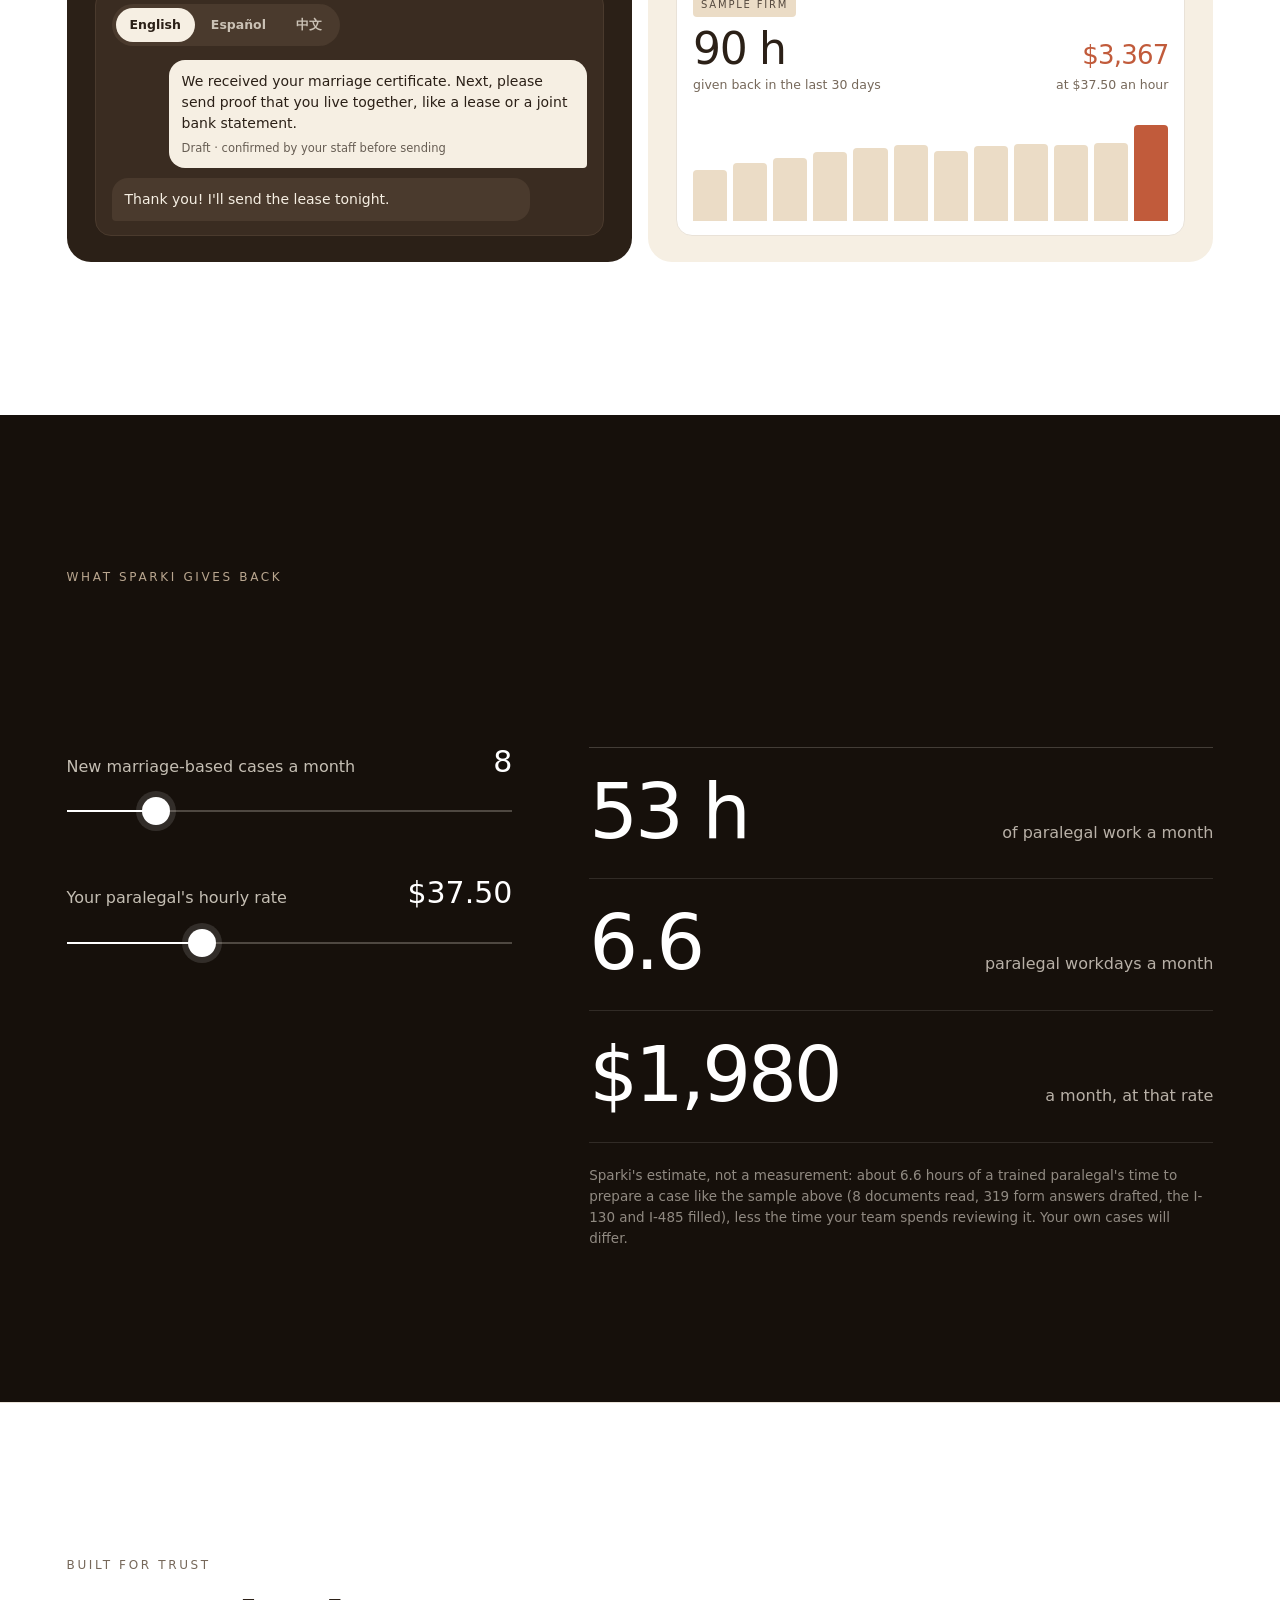
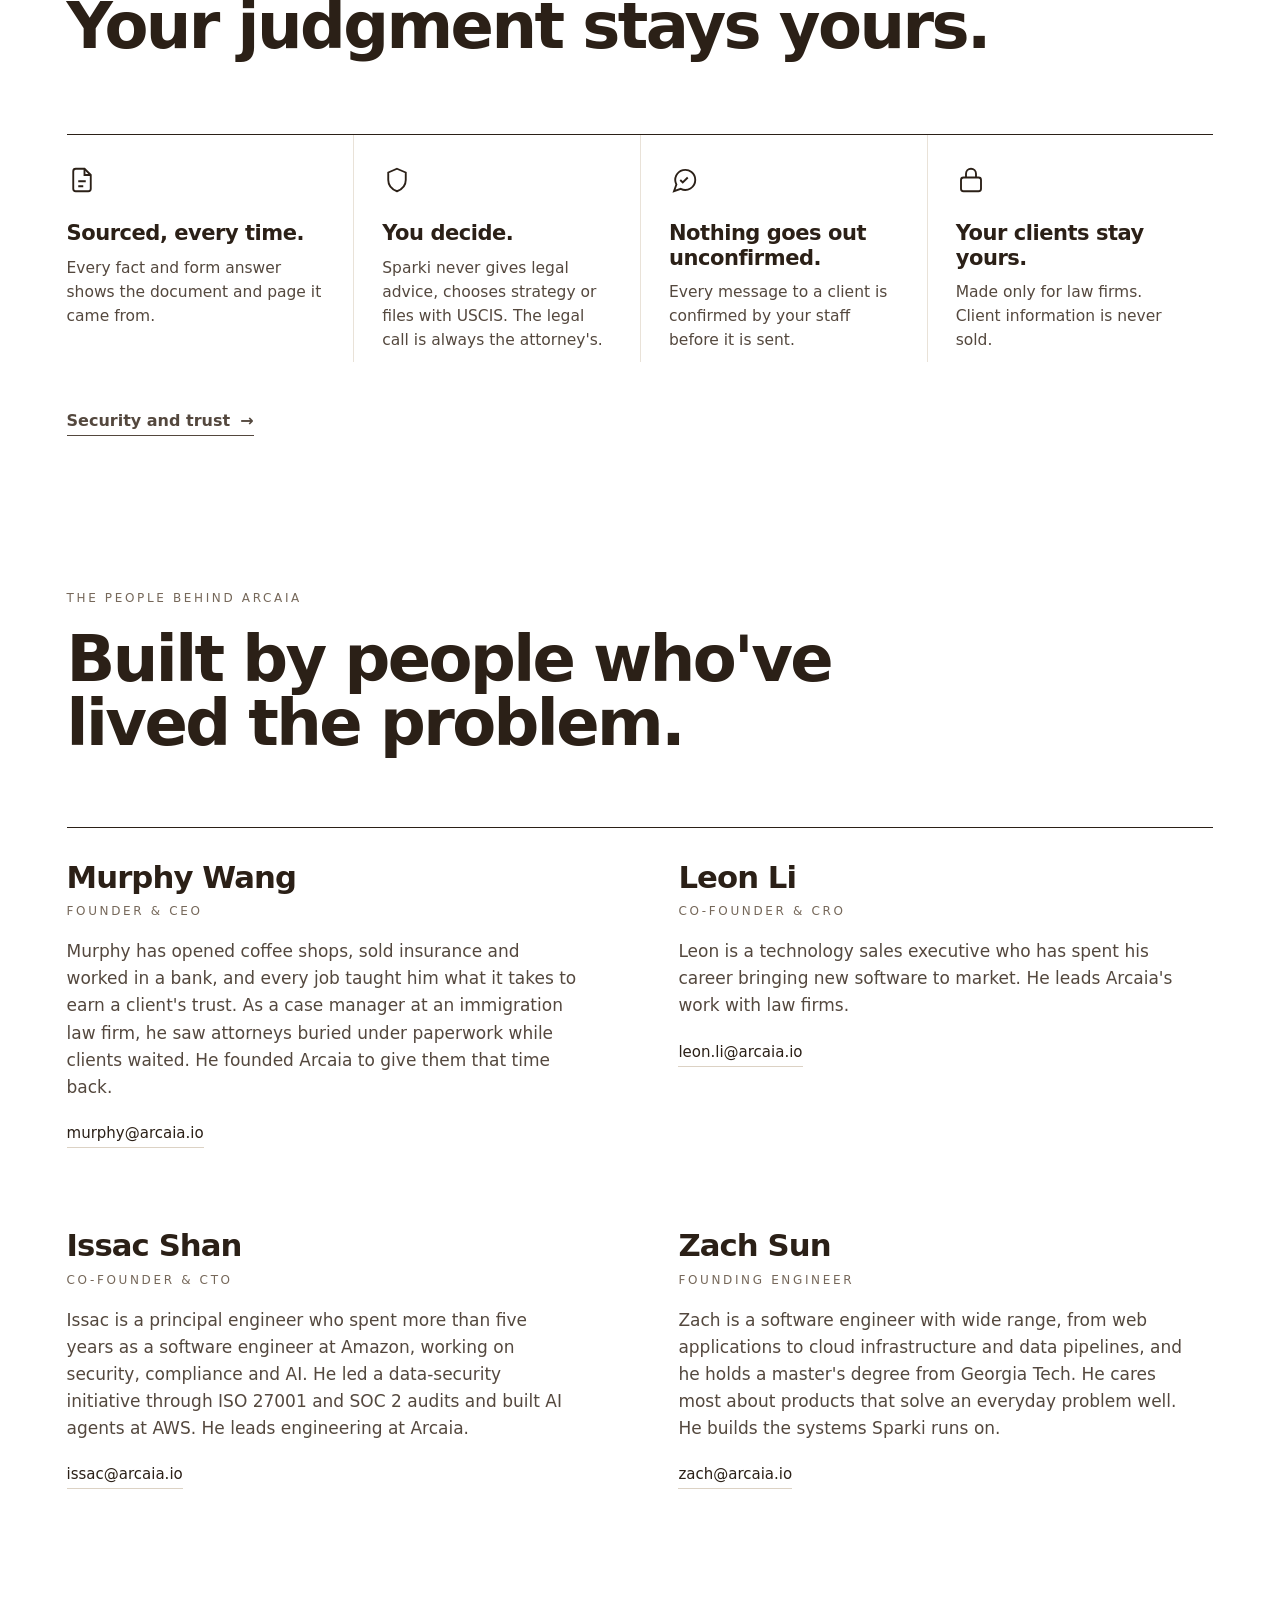
==== commit e3195a14: "The four bios, refined; Murphy's names one law-firm role Murphy's bio no longer mentions waiting tab" ====
--- a/index.html
+++ b/index.html
@@ -571,25 +571,25 @@
           <div class="person rv">
             <h3>Murphy Wang</h3>
             <p class="label role">Founder &amp; CEO</p>
-            <p class="bio">Murphy has opened coffee shops, sold insurance, worked in a bank and waited tables, and every job taught him what it takes to earn a client's trust. Inside immigration law firms, as a paralegal, case manager and legal intake manager, he saw attorneys buried under paperwork while clients waited. He founded Arcaia to give them that time back.</p>
+            <p class="bio">Murphy has opened coffee shops, sold insurance and worked in a bank, and every job taught him what it takes to earn a client's trust. As a case manager at an immigration law firm, he saw attorneys buried under paperwork while clients waited. He founded Arcaia to give them that time back.</p>
             <a class="mail" href="mailto:murphy@arcaia.io">murphy@arcaia.io</a>
           </div>
           <div class="person rv d1">
             <h3>Leon Li</h3>
             <p class="label role">Co-founder &amp; CRO</p>
-            <p class="bio">Leon is a technology sales executive with a record of bringing software to market. He leads Arcaia's work with law firms.</p>
+            <p class="bio">Leon is a technology sales executive who has spent his career bringing new software to market. He leads Arcaia's work with law firms.</p>
             <a class="mail" href="mailto:leon.li@arcaia.io">leon.li@arcaia.io</a>
           </div>
           <div class="person rv">
             <h3>Issac Shan</h3>
             <p class="label role">Co-founder &amp; CTO</p>
-            <p class="bio">Issac is a principal engineer who spent more than five years at Amazon as a software engineer, working on security, compliance and AI. He led a data-security initiative through ISO 27001 and SOC 2 audits and built AI agents at AWS. He leads engineering at Arcaia.</p>
+            <p class="bio">Issac is a principal engineer who spent more than five years as a software engineer at Amazon, working on security, compliance and AI. He led a data-security initiative through ISO 27001 and SOC 2 audits and built AI agents at AWS. He leads engineering at Arcaia.</p>
             <a class="mail" href="mailto:issac@arcaia.io">issac@arcaia.io</a>
           </div>
           <div class="person rv d1">
             <h3>Zach Sun</h3>
             <p class="label role">Founding Engineer</p>
-            <p class="bio">Zach is a software engineer with wide range, from web applications to cloud infrastructure and data pipelines, and a master's degree from Georgia Tech. He cares most about products that solve everyday problems well. He builds the systems Sparki runs on.</p>
+            <p class="bio">Zach is a software engineer with wide range, from web applications to cloud infrastructure and data pipelines, and he holds a master's degree from Georgia Tech. He cares most about products that solve an everyday problem well. He builds the systems Sparki runs on.</p>
             <a class="mail" href="mailto:zach@arcaia.io">zach@arcaia.io</a>
           </div>
         </div>
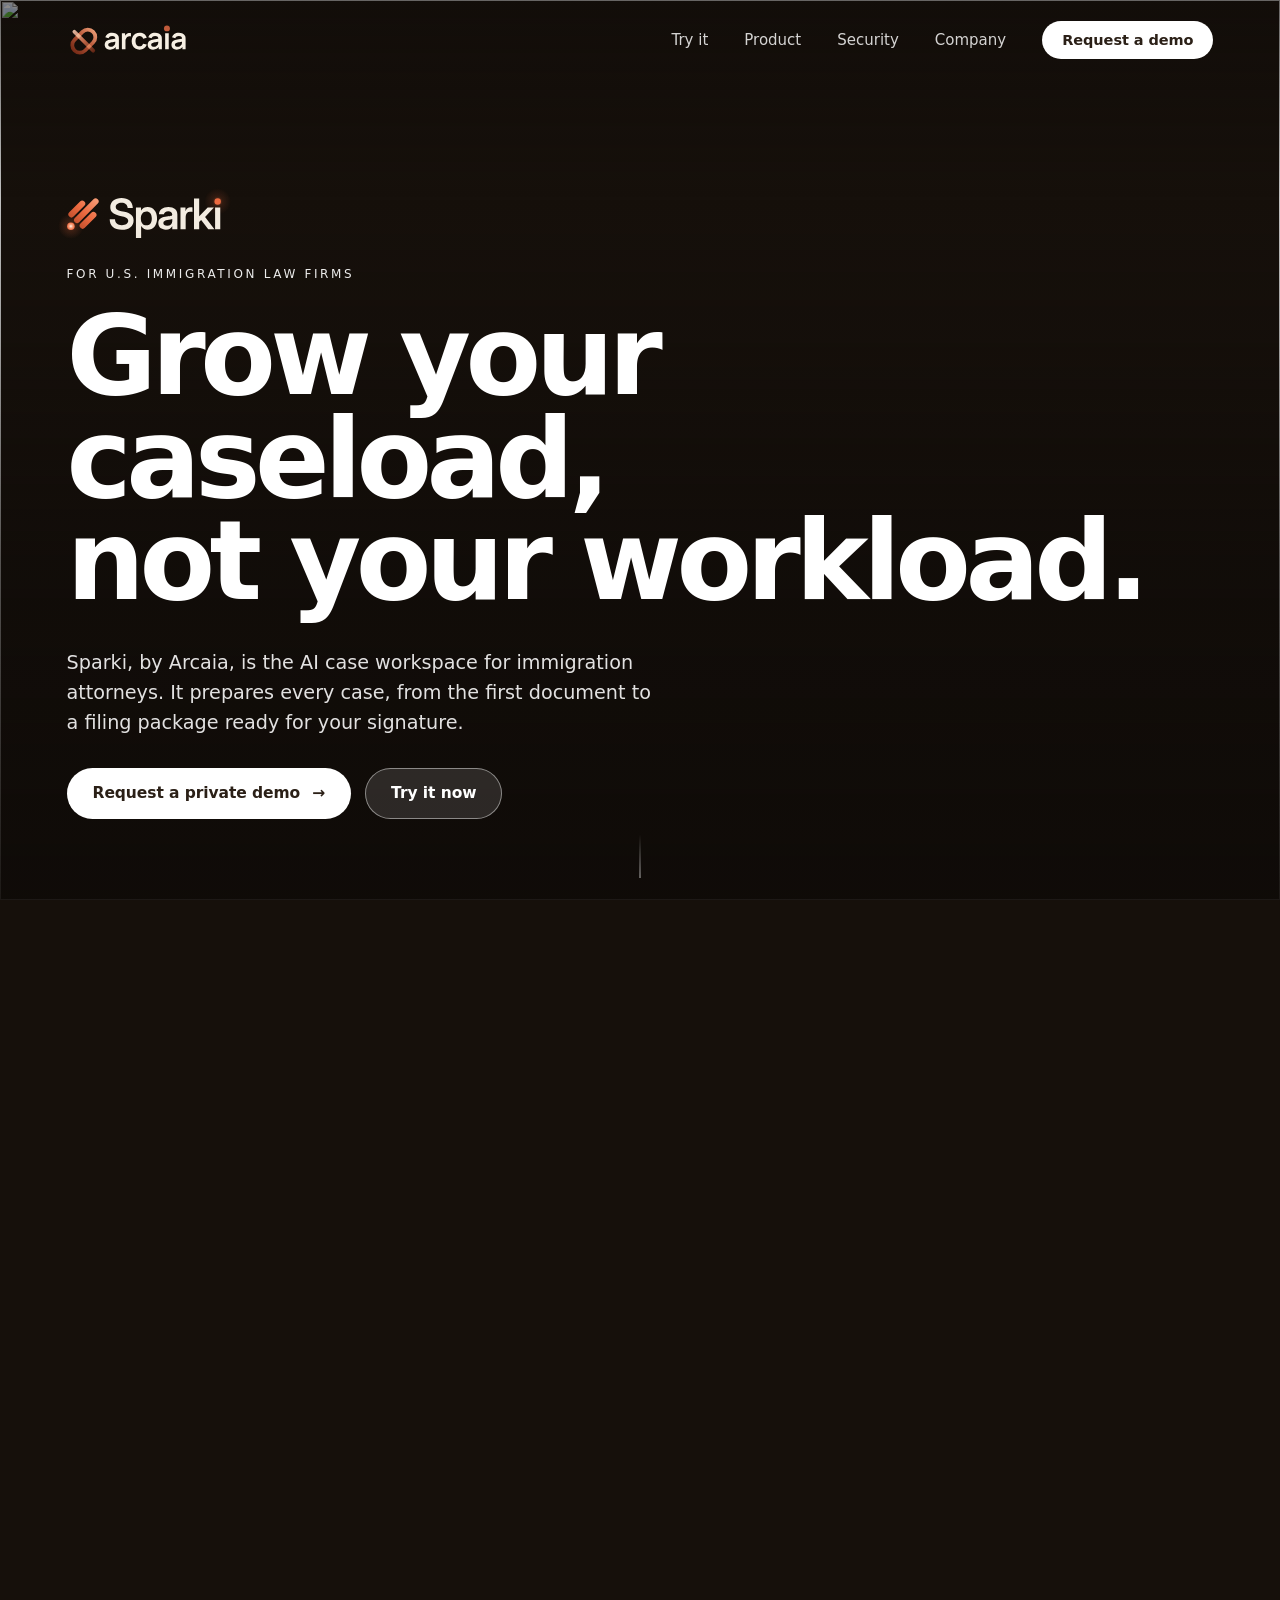
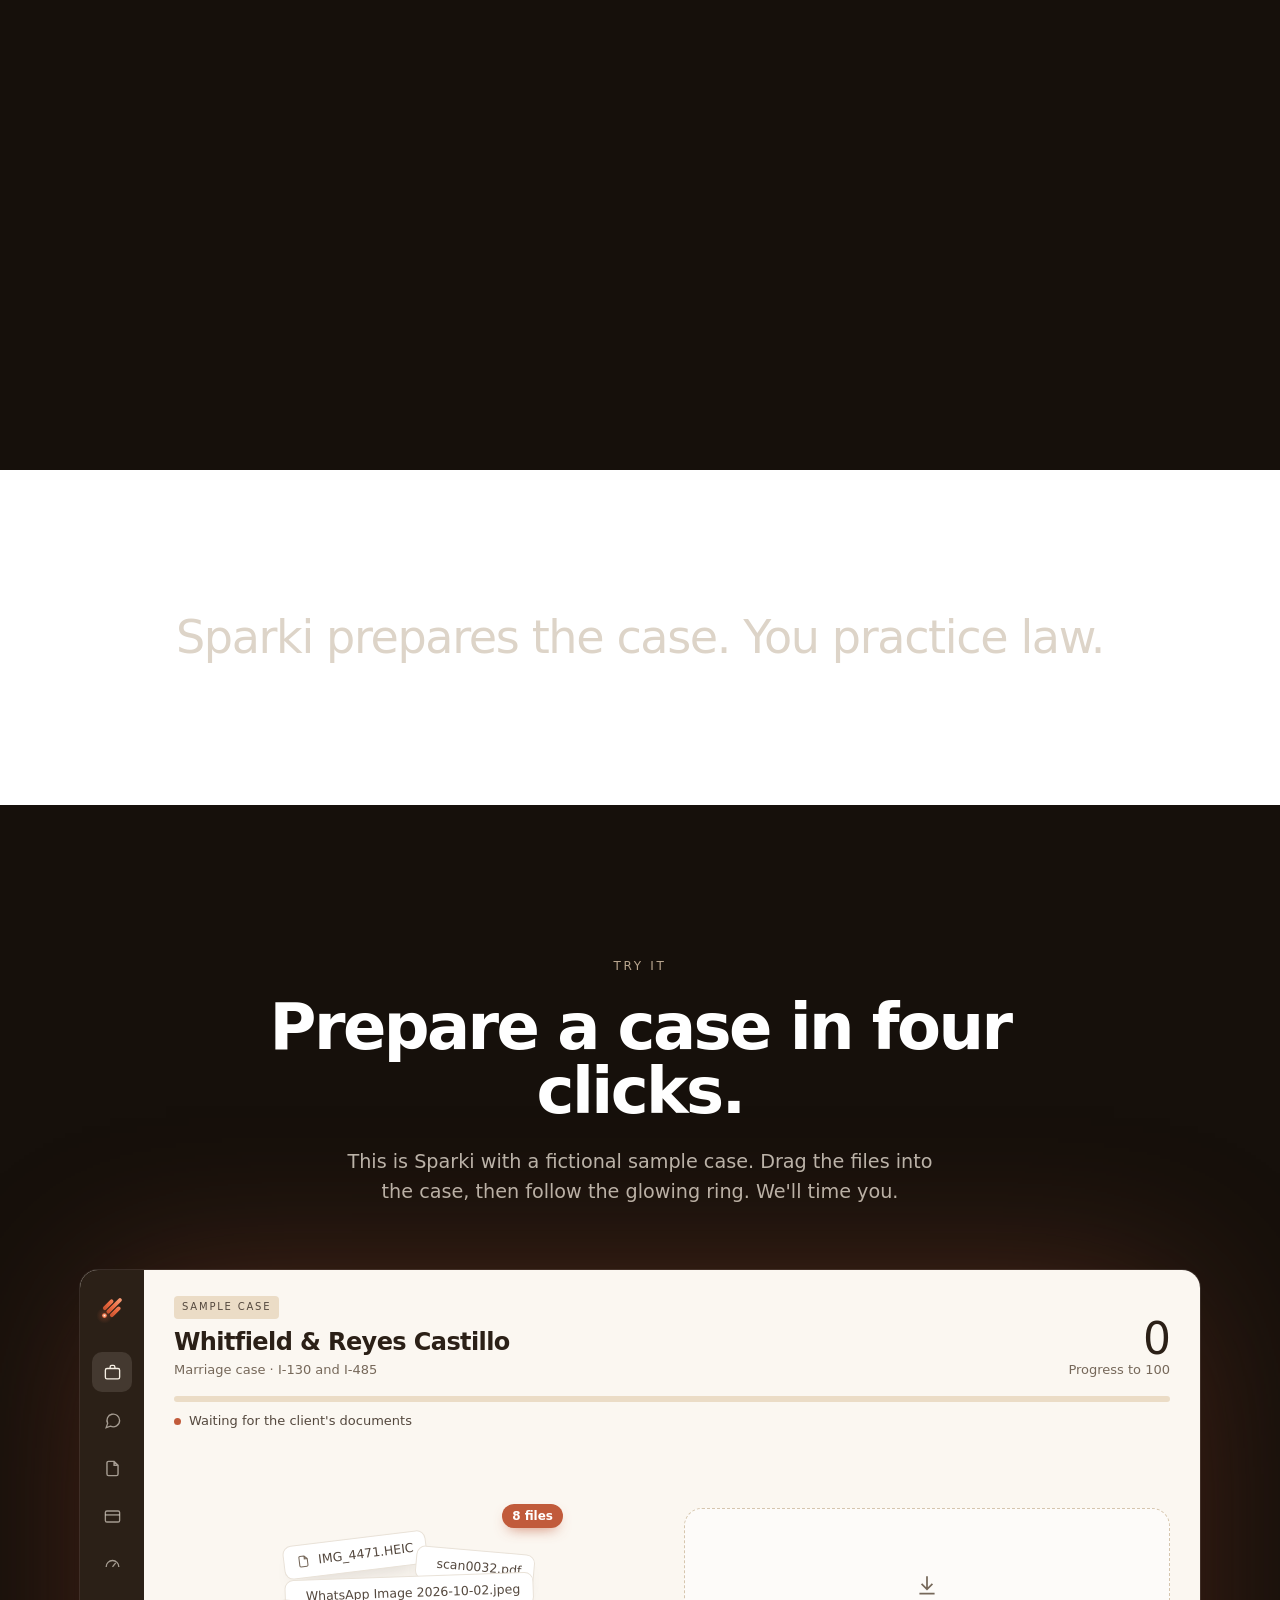
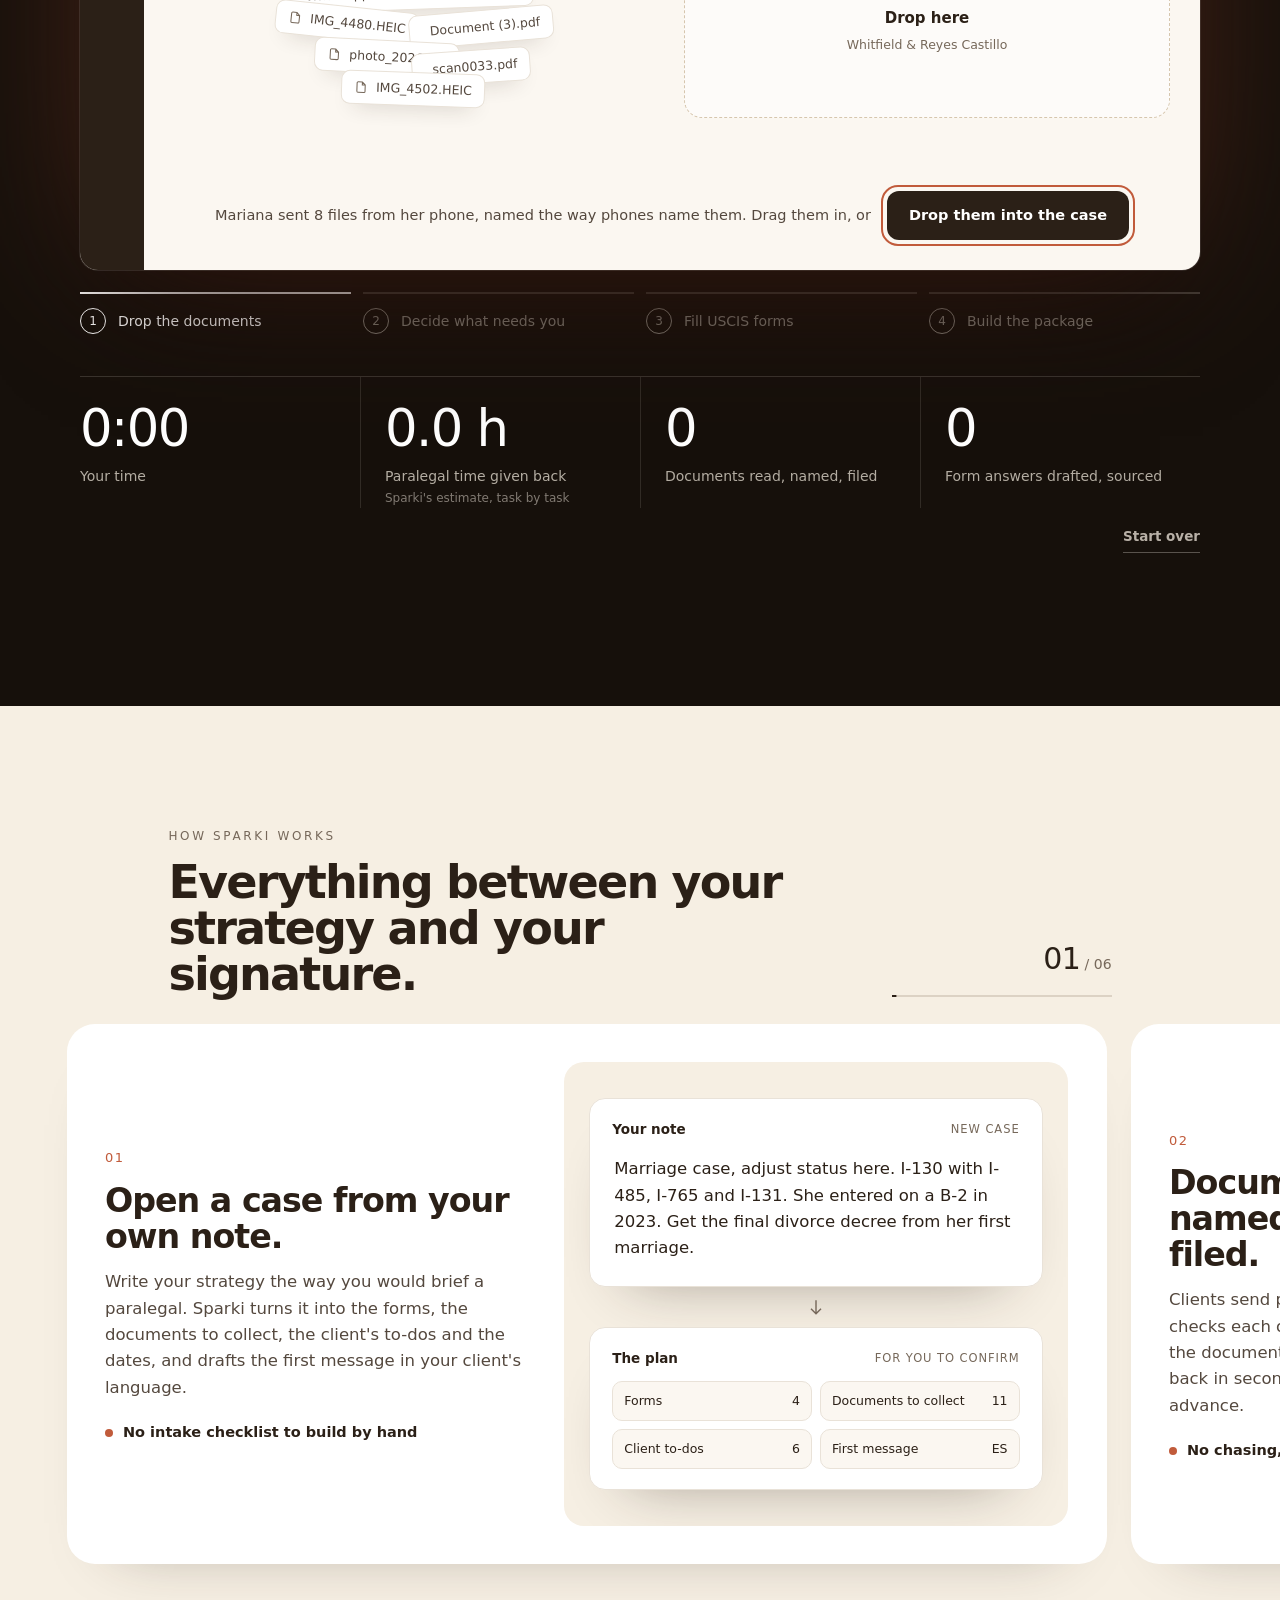
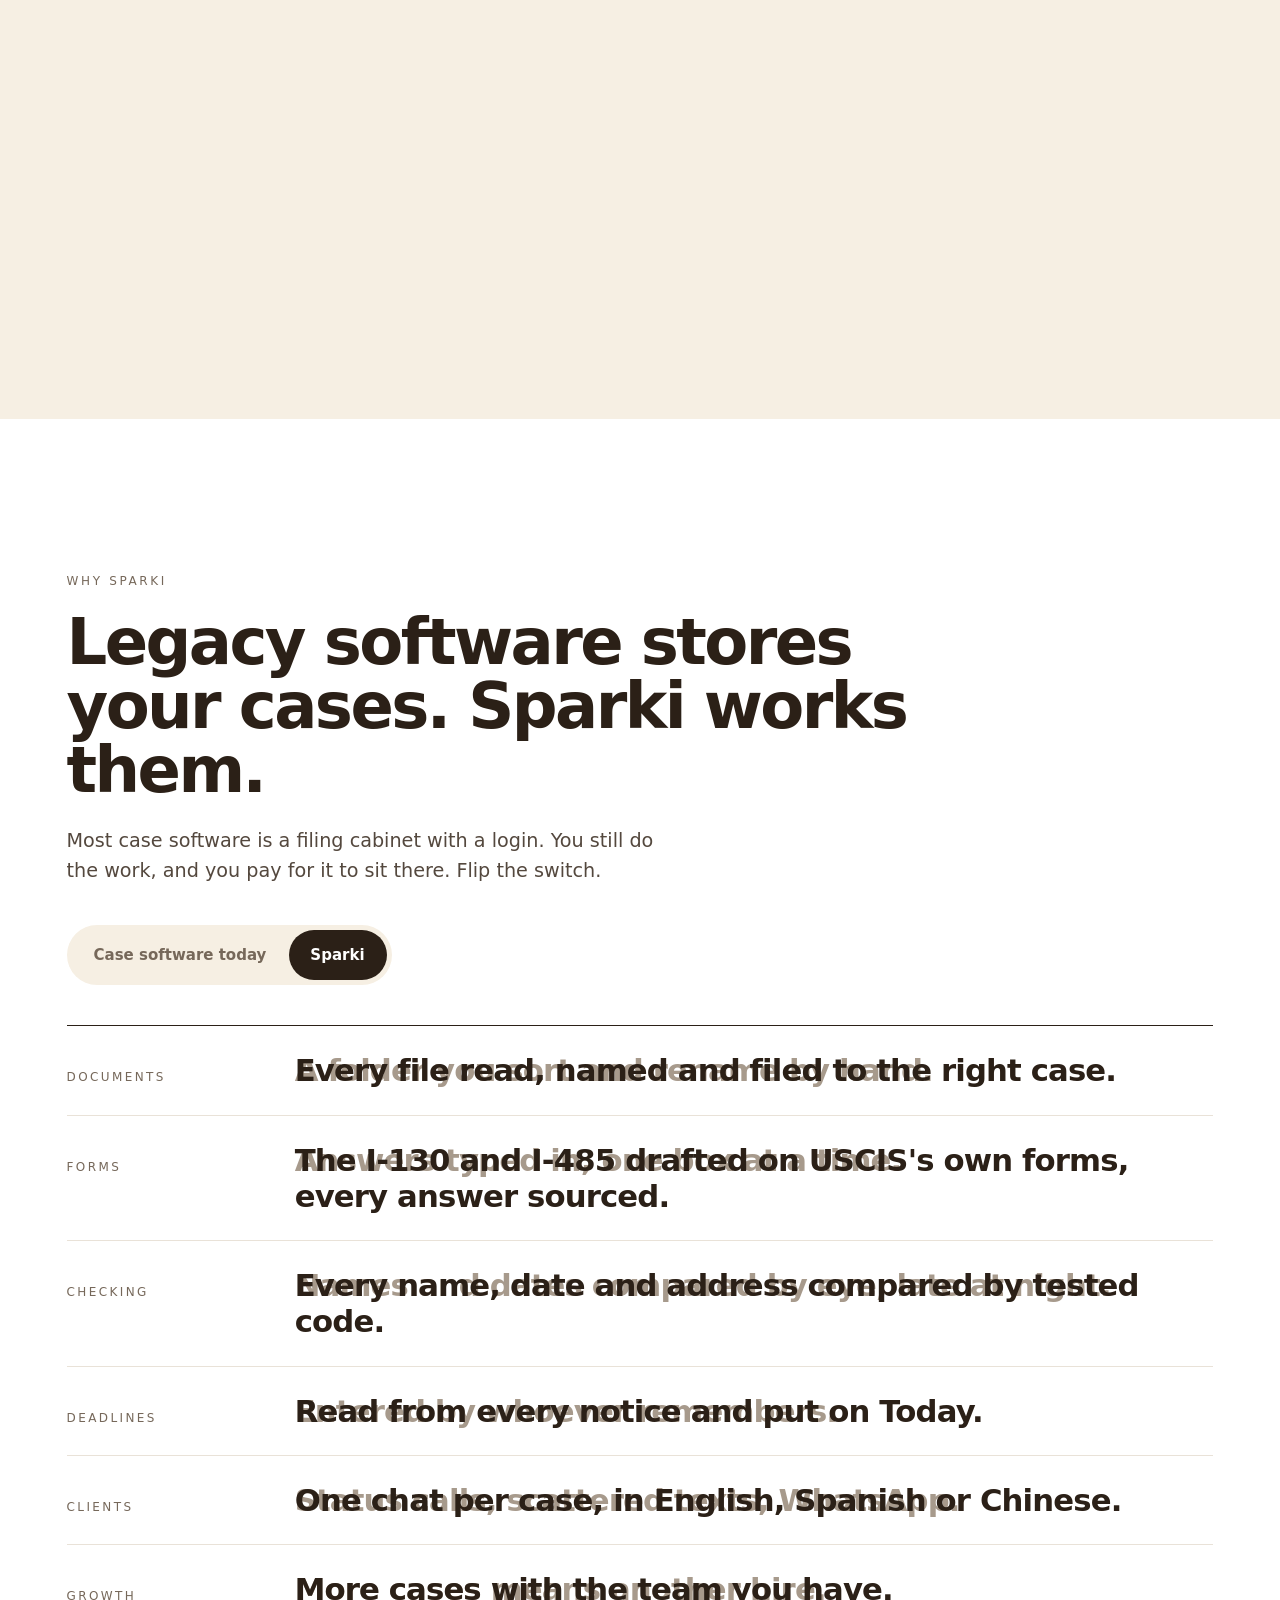
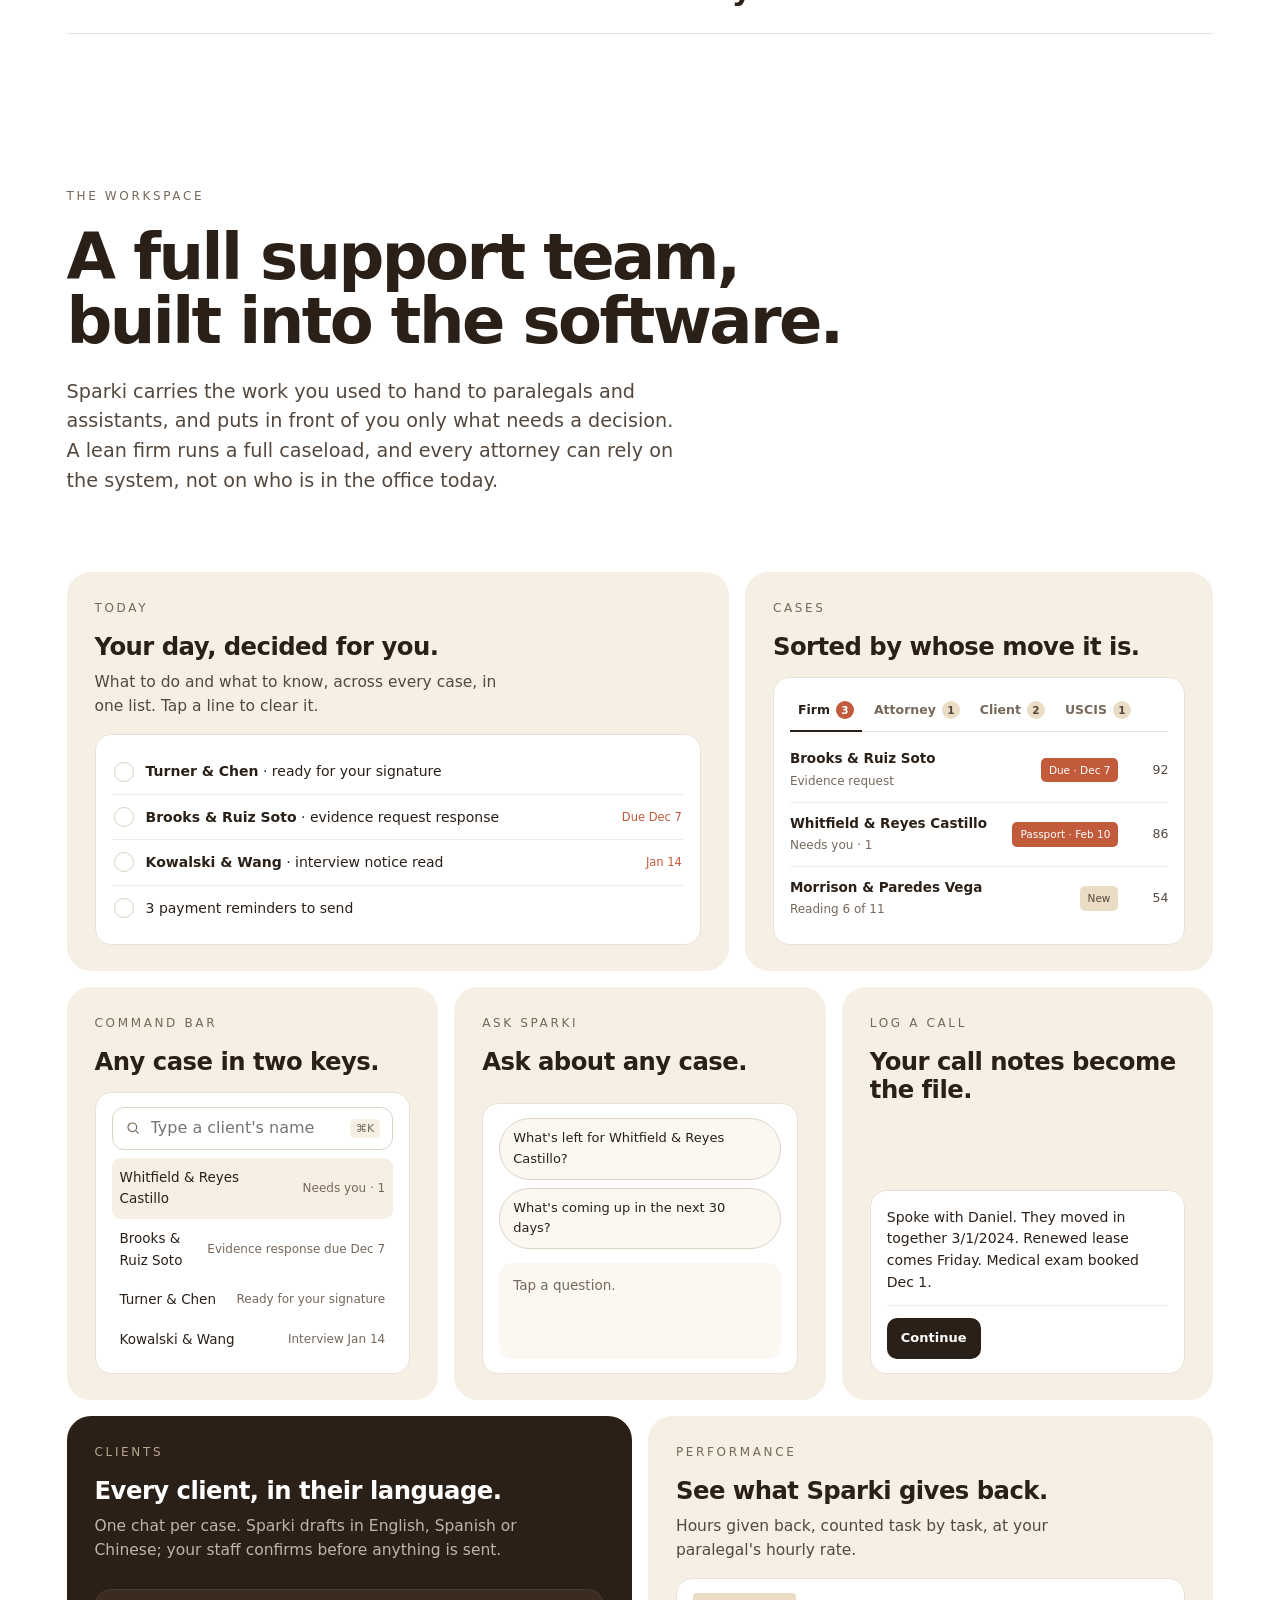
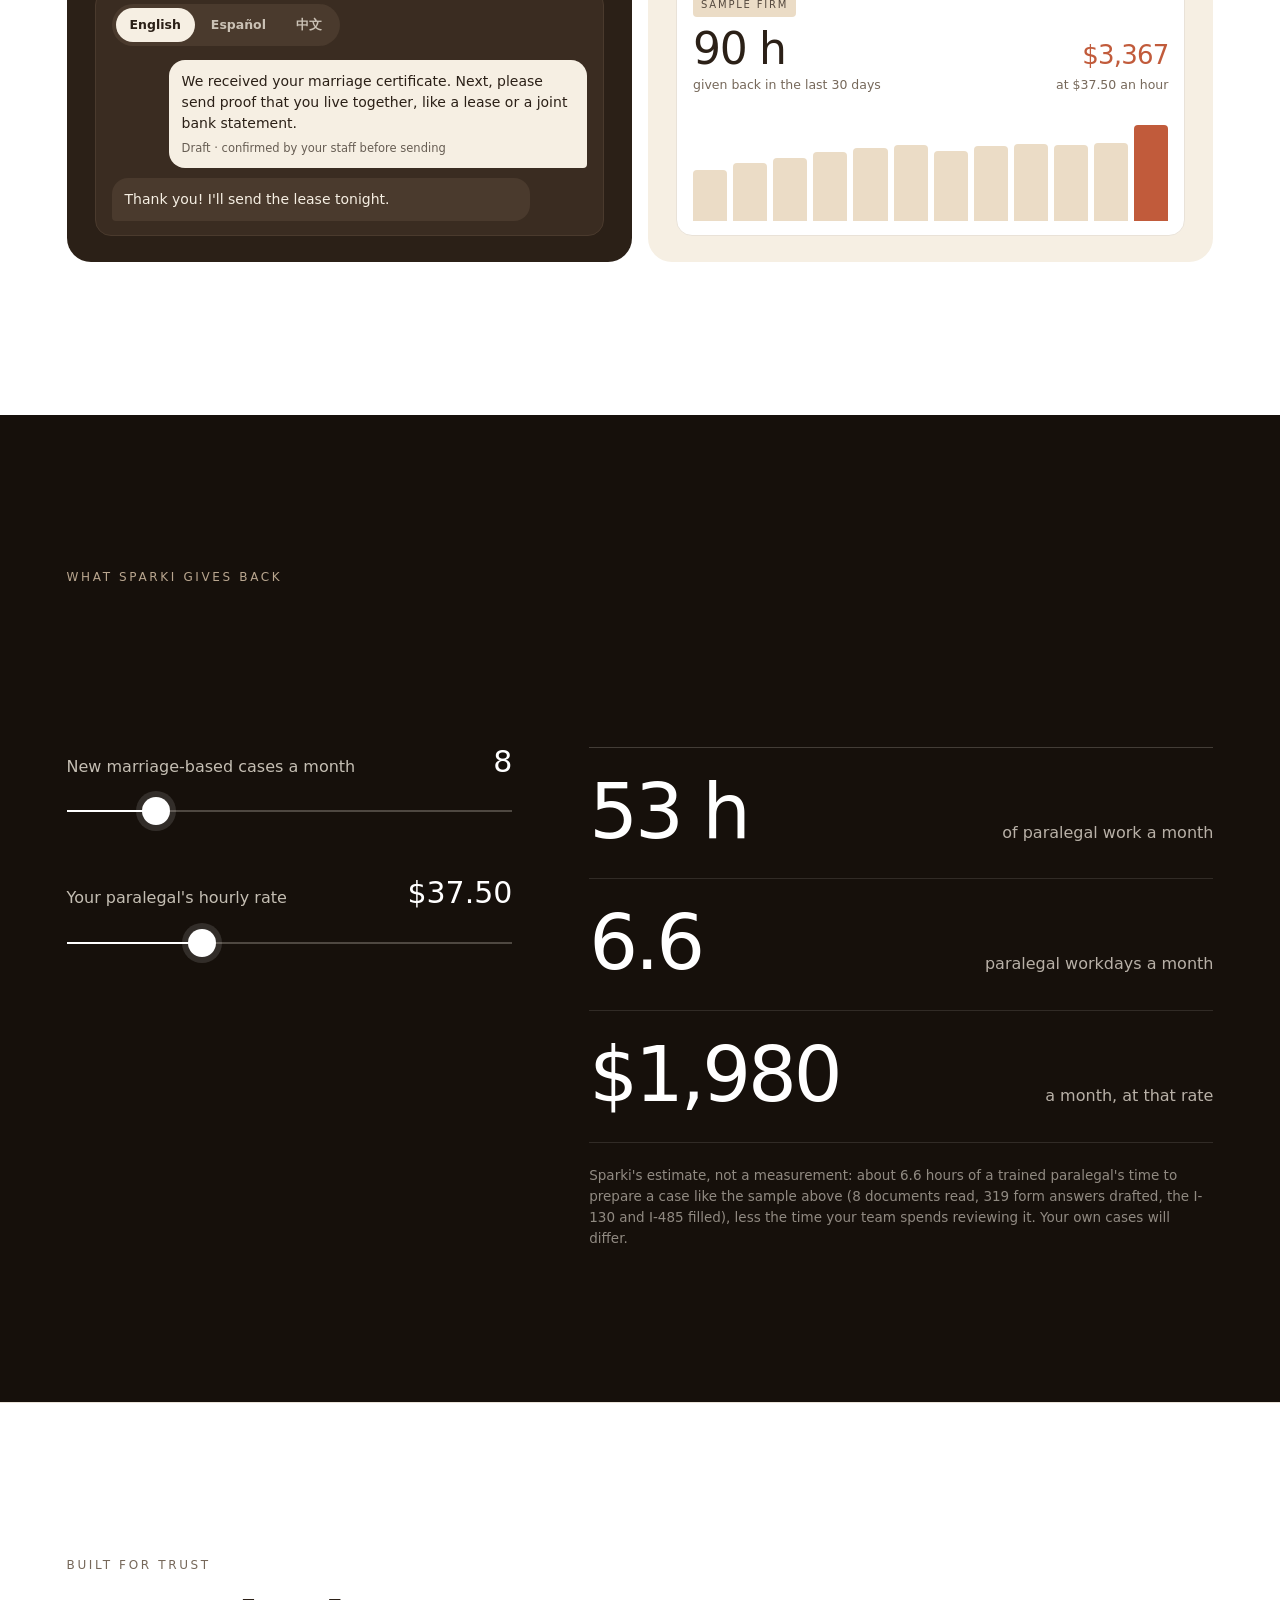
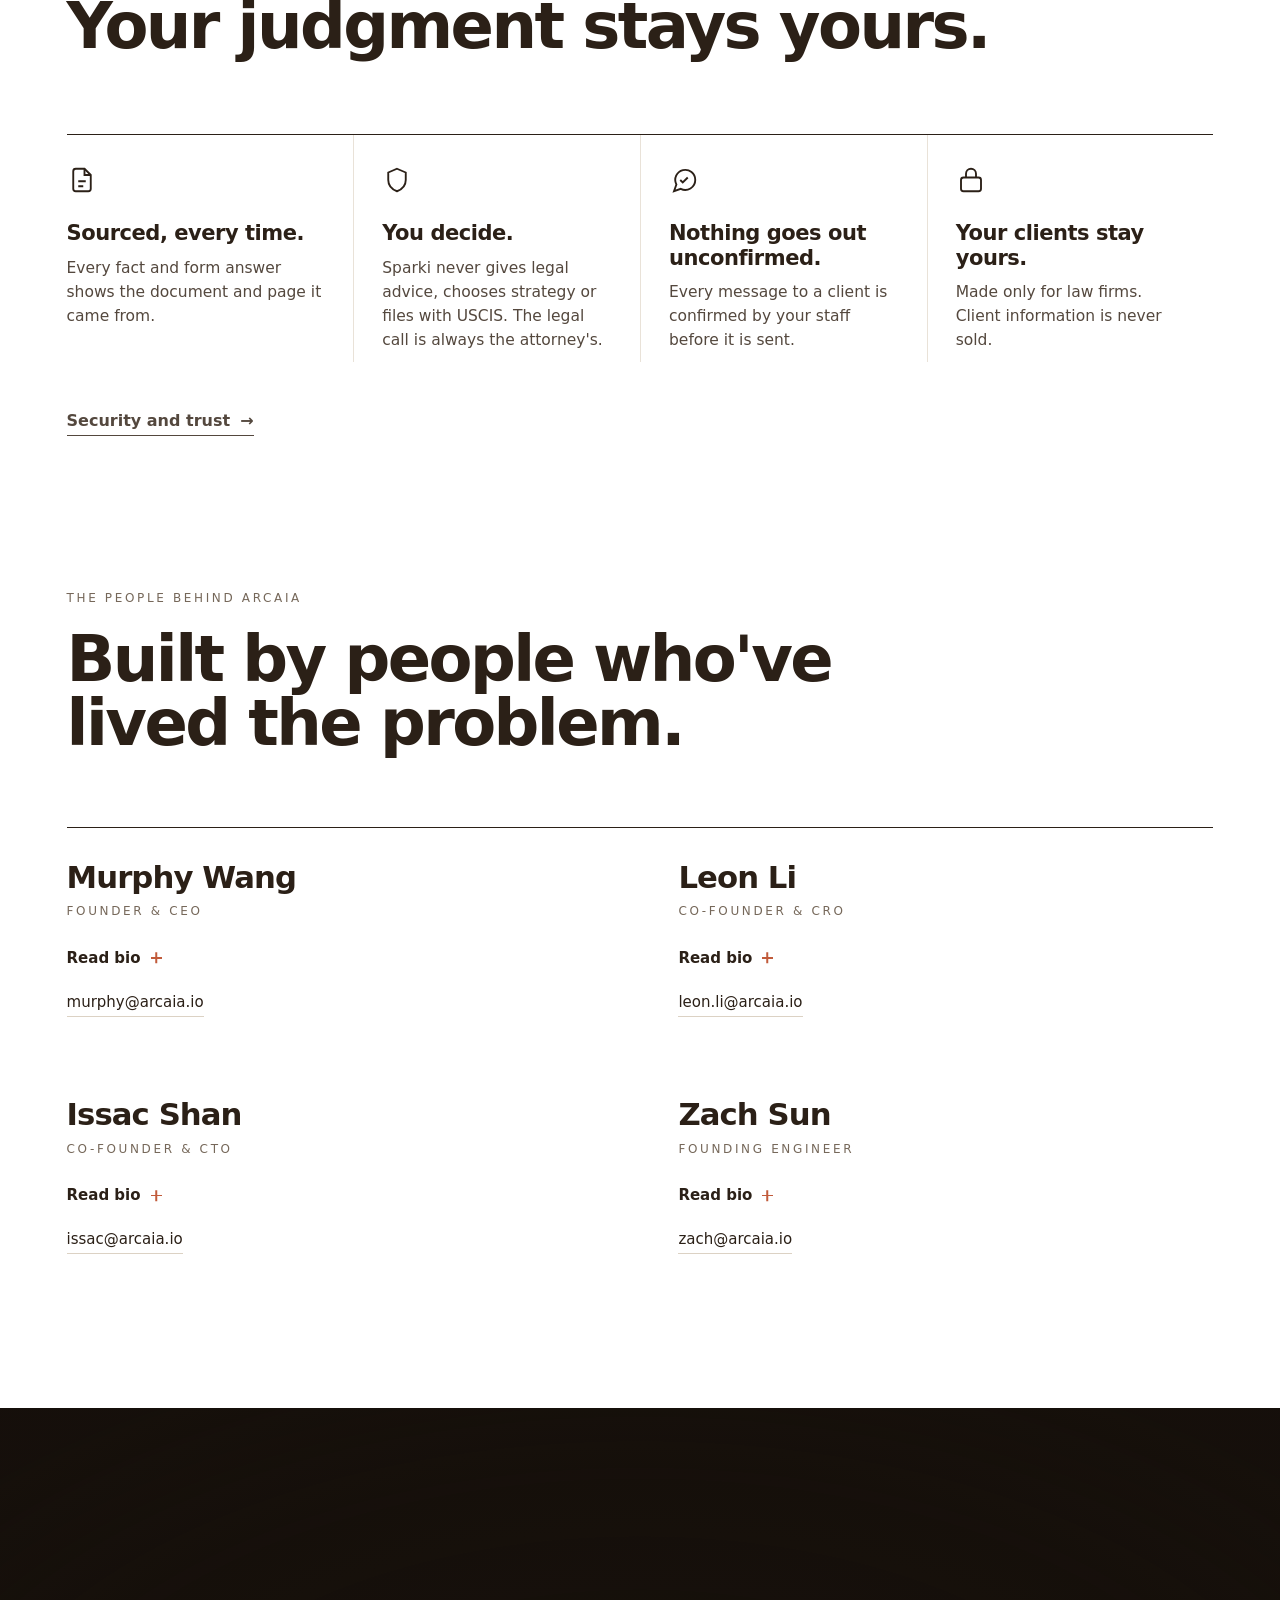
==== commit 009b4b5d: "Bios open on a click; new bios for Murphy and Leon Each person shows a name, a role and an email, wi" ====
--- a/index.html
+++ b/index.html
@@ -571,25 +571,37 @@
           <div class="person rv">
             <h3>Murphy Wang</h3>
             <p class="label role">Founder &amp; CEO</p>
-            <p class="bio">Murphy has opened coffee shops, sold insurance and worked in a bank, and every job taught him what it takes to earn a client's trust. As a case manager at an immigration law firm, he saw attorneys buried under paperwork while clients waited. He founded Arcaia to give them that time back.</p>
+            <details class="bio-more">
+              <summary><span class="when-closed">Read bio</span><span class="when-open">Hide bio</span><span class="sr-only">: Murphy Wang</span><span class="mark" aria-hidden="true"></span></summary>
+              <p class="bio">Murphy was a case manager at an immigration law firm, where he saw attorneys and staff buried in paperwork while clients waited. He believes AI should liberate people from routine labor and unleash their mental potential. He founded Arcaia to build that.</p>
+            </details>
             <a class="mail" href="mailto:murphy@arcaia.io">murphy@arcaia.io</a>
           </div>
           <div class="person rv d1">
             <h3>Leon Li</h3>
             <p class="label role">Co-founder &amp; CRO</p>
-            <p class="bio">Leon is a technology sales executive who has spent his career bringing new software to market. He leads Arcaia's work with law firms.</p>
+            <details class="bio-more">
+              <summary><span class="when-closed">Read bio</span><span class="when-open">Hide bio</span><span class="sr-only">: Leon Li</span><span class="mark" aria-hidden="true"></span></summary>
+              <p class="bio">Leon is a technology sales executive who has spent his career bringing new software to market. He believes technical thinking and business thinking, brought together, solve real problems for a business. He leads sales at Arcaia.</p>
+            </details>
             <a class="mail" href="mailto:leon.li@arcaia.io">leon.li@arcaia.io</a>
           </div>
           <div class="person rv">
             <h3>Issac Shan</h3>
             <p class="label role">Co-founder &amp; CTO</p>
-            <p class="bio">Issac is a principal engineer who spent more than five years as a software engineer at Amazon, working on security, compliance and AI. He led a data-security initiative through ISO 27001 and SOC 2 audits and built AI agents at AWS. He leads engineering at Arcaia.</p>
+            <details class="bio-more">
+              <summary><span class="when-closed">Read bio</span><span class="when-open">Hide bio</span><span class="sr-only">: Issac Shan</span><span class="mark" aria-hidden="true"></span></summary>
+              <p class="bio">Issac is a principal engineer who spent more than five years as a software engineer at Amazon, working on security, compliance and AI. He led a data-security initiative through ISO 27001 and SOC 2 audits and built AI agents at AWS. He leads engineering at Arcaia.</p>
+            </details>
             <a class="mail" href="mailto:issac@arcaia.io">issac@arcaia.io</a>
           </div>
           <div class="person rv d1">
             <h3>Zach Sun</h3>
             <p class="label role">Founding Engineer</p>
-            <p class="bio">Zach is a software engineer with wide range, from web applications to cloud infrastructure and data pipelines, and he holds a master's degree from Georgia Tech. He cares most about products that solve an everyday problem well. He builds the systems Sparki runs on.</p>
+            <details class="bio-more">
+              <summary><span class="when-closed">Read bio</span><span class="when-open">Hide bio</span><span class="sr-only">: Zach Sun</span><span class="mark" aria-hidden="true"></span></summary>
+              <p class="bio">Zach is a software engineer with wide range, from web applications to cloud infrastructure and data pipelines, and he holds a master's degree from Georgia Tech. He cares most about products that solve an everyday problem well. He builds the systems Sparki runs on.</p>
+            </details>
             <a class="mail" href="mailto:zach@arcaia.io">zach@arcaia.io</a>
           </div>
         </div>
--- a/assets/styles.css
+++ b/assets/styles.css
@@ -571,6 +571,23 @@
 .person h3 { font-size: clamp(26px, 2.4vw, 34px); letter-spacing: -0.03em; }
 .person .role { margin: 8px 0 18px; }
 .person p.bio { font-size: 17px; max-width: 30em; }
+/* A person's bio is folded until asked for: the browser's own details element, so it opens by click, Enter or Space
+   and says "collapsed" or "expanded" to a screen reader. */
+.person .bio-more { max-width: 30em; }
+.person .bio-more summary { display: inline-flex; align-items: center; gap: 10px; padding: 8px 0; cursor: pointer; list-style: none; font-size: 15px; font-weight: 600; color: var(--ink); }
+.person .bio-more summary::-webkit-details-marker { display: none; }
+.person .bio-more .when-open, .person .bio-more[open] .when-closed { display: none; }
+.person .bio-more[open] .when-open { display: inline; }
+.person .bio-more .mark { position: relative; flex: none; width: 11px; height: 11px; }
+.person .bio-more .mark::before, .person .bio-more .mark::after { content: ""; position: absolute; left: 0; top: 5px; width: 11px; height: 1.5px; background: var(--terra); transition: transform 0.3s var(--ease); }
+.person .bio-more .mark::after { transform: rotate(90deg); }
+.person .bio-more[open] .mark::after { transform: rotate(0deg); }
+.person .bio-more p.bio { margin-top: 10px; }
+.person .bio-more + .mail { margin-top: 12px; }
+@media (prefers-reduced-motion: no-preference) {
+  .person .bio-more[open] p.bio { animation: bio-in 0.35s var(--ease) both; }
+  @keyframes bio-in { from { opacity: 0; transform: translateY(-4px); } }
+}
 .person .mail { margin-top: 20px; display: inline-block; font-size: 15px; font-weight: 500; color: var(--ink); border-bottom: 1px solid var(--line-2); padding-bottom: 2px; }
 @media (max-width: 860px) { .people { grid-template-columns: 1fr; } }
 
